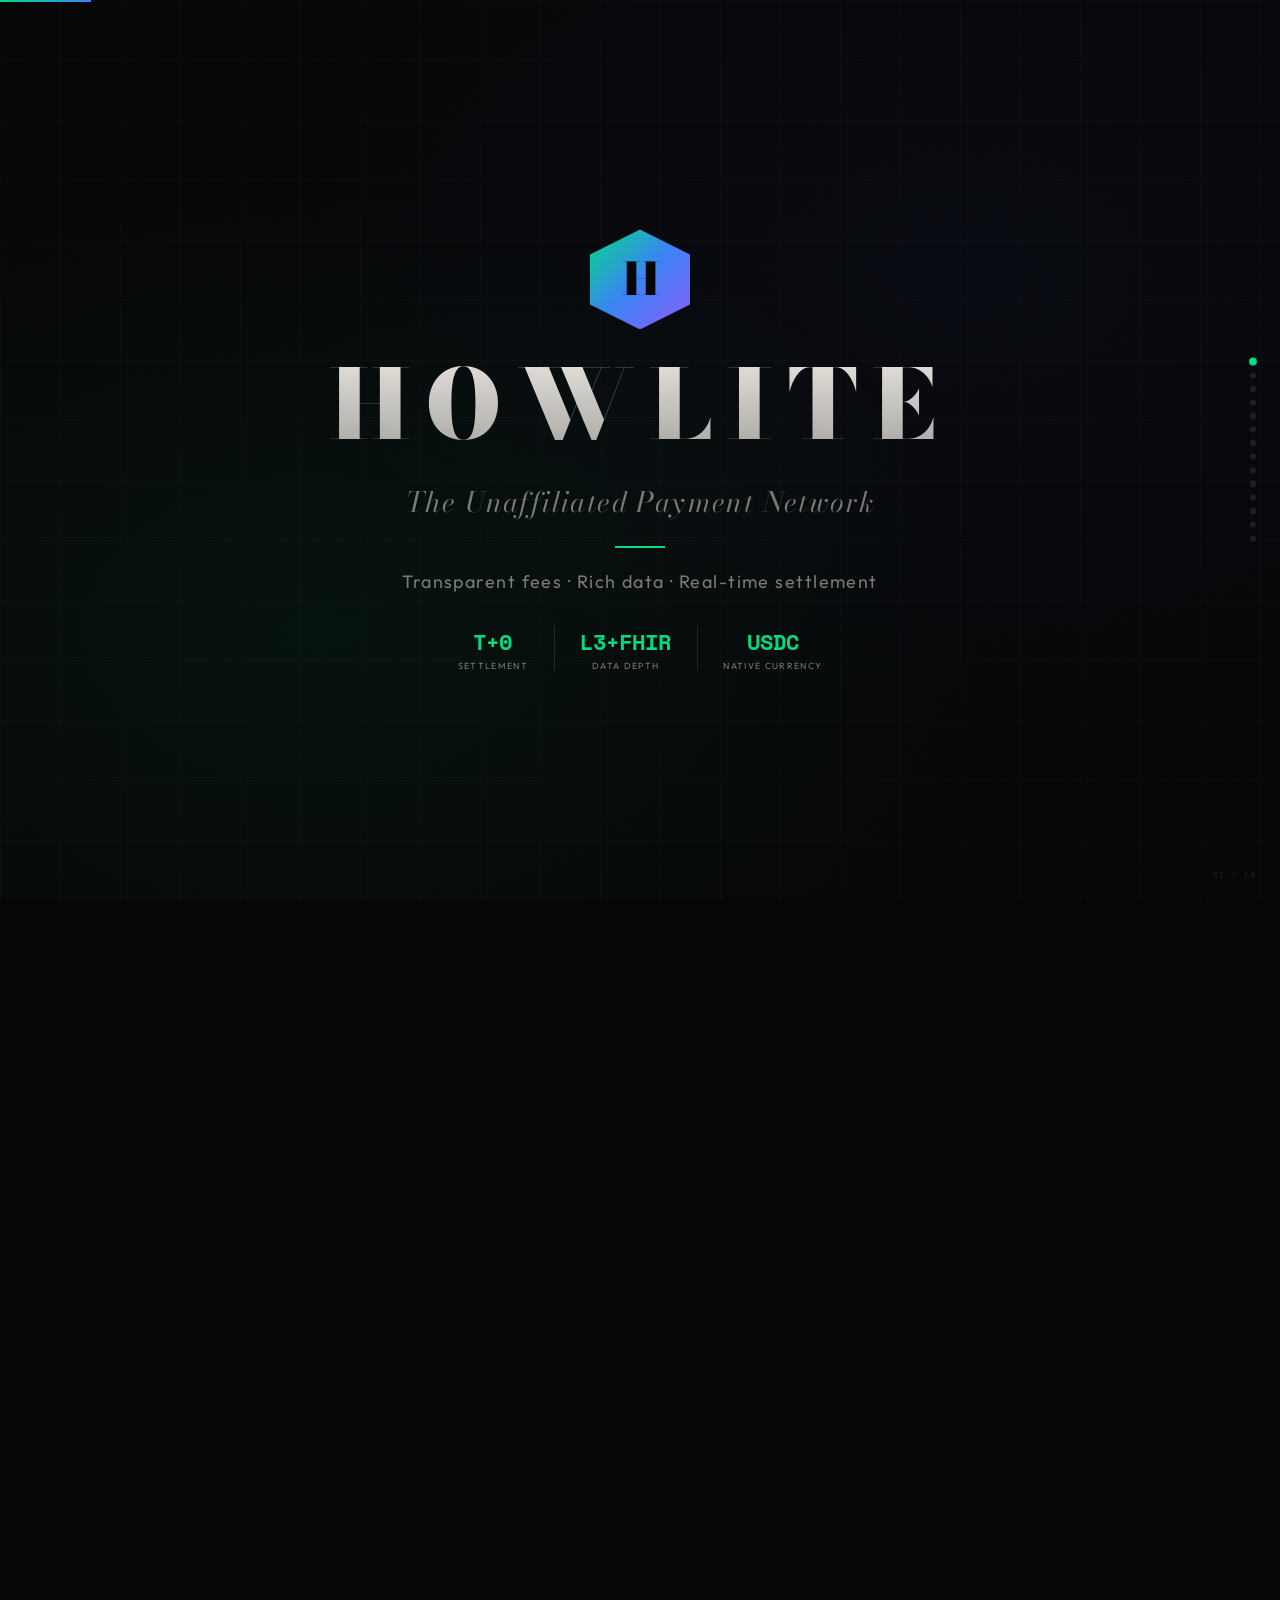
==== index.html @ 66e015b6 "Reimagine deck with Mineral Noir editorial aesthetic Complete redesign using Bodoni Moda + Outfit + " ====
<!DOCTYPE html>
<html lang="en">
<head>
    <meta charset="UTF-8">
    <meta name="viewport" content="width=device-width, initial-scale=1.0">
    <title>Howlite — The Unaffiliated Payment Network</title>

    <!-- Fonts: Bodoni Moda (dramatic serif), Outfit (clean sans), Space Mono (data) -->
    <link rel="preconnect" href="https://fonts.googleapis.com">
    <link rel="preconnect" href="https://fonts.gstatic.com" crossorigin>
    <link href="https://fonts.googleapis.com/css2?family=Bodoni+Moda:ital,opsz,wght@0,6..96,400;0,6..96,700;0,6..96,900;1,6..96,400;1,6..96,700&family=Outfit:wght@300;400;500;600&family=Space+Mono:wght@400;700&display=swap" rel="stylesheet">
    <!-- Font Awesome for icons -->
    <link rel="stylesheet" href="https://cdnjs.cloudflare.com/ajax/libs/font-awesome/6.5.0/css/all.min.css">

    <style>
        /* ===========================================
           CSS CUSTOM PROPERTIES — MINERAL NOIR THEME
           Inspired by howlite mineral: warm cream on
           deep black, crystalline green accents
           =========================================== */
        :root {
            /* Base */
            --bg: #060608;
            --surface: #0d0d11;
            --elevated: #151519;

            /* Howlite Mineral Colors */
            --howlite: #e8e4de;
            --howlite-dim: rgba(232, 228, 222, 0.5);
            --howlite-faint: rgba(232, 228, 222, 0.1);

            /* Accents */
            --crystal: #00dc82;
            --crystal-dim: rgba(0, 220, 130, 0.12);
            --signal: #3b82f6;
            --signal-dim: rgba(59, 130, 246, 0.12);
            --mineral: #c9a96e;
            --mineral-dim: rgba(201, 169, 110, 0.12);
            --danger: #ef4444;
            --danger-dim: rgba(239, 68, 68, 0.1);
            --purple: #8b5cf6;
            --purple-dim: rgba(139, 92, 246, 0.12);

            /* Borders */
            --border: rgba(232, 228, 222, 0.06);
            --border-accent: rgba(232, 228, 222, 0.12);

            /* Typography */
            --font-display: 'Bodoni Moda', serif;
            --font-body: 'Outfit', sans-serif;
            --font-mono: 'Space Mono', monospace;

            /* Responsive sizing via clamp() */
            --title-size: clamp(1.5rem, 5vw, 4rem);
            --h2-size: clamp(1.25rem, 3.5vw, 2.5rem);
            --h3-size: clamp(1rem, 2.5vw, 1.75rem);
            --body-size: clamp(0.75rem, 1.5vw, 1.125rem);
            --small-size: clamp(0.65rem, 1vw, 0.875rem);
            --slide-padding: clamp(1rem, 4vw, 4rem);
            --content-gap: clamp(0.5rem, 2vw, 2rem);
            --element-gap: clamp(0.25rem, 1vw, 1rem);

            /* Animation */
            --ease-out-expo: cubic-bezier(0.16, 1, 0.3, 1);
            --ease-out-quint: cubic-bezier(0.22, 1, 0.36, 1);
            --duration: 0.7s;
        }

        /* ===========================================
           VIEWPORT FITTING: MANDATORY BASE STYLES
           =========================================== */
        * { margin: 0; padding: 0; box-sizing: border-box; }

        html, body {
            height: 100%;
            overflow-x: hidden;
        }

        html {
            scroll-snap-type: y mandatory;
            scroll-behavior: smooth;
        }

        .slide {
            width: 100vw;
            height: 100vh;
            height: 100dvh;
            overflow: hidden;
            scroll-snap-align: start;
            display: flex;
            flex-direction: column;
            position: relative;
        }

        .slide-content {
            flex: 1;
            display: flex;
            flex-direction: column;
            justify-content: center;
            max-height: 100%;
            overflow: hidden;
            padding: var(--slide-padding);
        }

        img {
            max-width: 100%;
            max-height: min(50vh, 400px);
            object-fit: contain;
        }

        /* Short viewports */
        @media (max-height: 700px) {
            :root {
                --slide-padding: clamp(0.75rem, 3vw, 2rem);
                --content-gap: clamp(0.4rem, 1.5vw, 1rem);
                --title-size: clamp(1.25rem, 4.5vw, 2.5rem);
                --h2-size: clamp(1rem, 3vw, 1.75rem);
            }
        }
        @media (max-height: 600px) {
            :root {
                --slide-padding: clamp(0.5rem, 2.5vw, 1.5rem);
                --content-gap: clamp(0.3rem, 1vw, 0.75rem);
                --title-size: clamp(1.1rem, 4vw, 2rem);
                --body-size: clamp(0.7rem, 1.2vw, 0.95rem);
            }
            .nav-dots, .decorative { display: none; }
        }
        @media (max-height: 500px) {
            :root {
                --slide-padding: clamp(0.4rem, 2vw, 1rem);
                --title-size: clamp(1rem, 3.5vw, 1.5rem);
                --h2-size: clamp(0.9rem, 2.5vw, 1.25rem);
                --body-size: clamp(0.65rem, 1vw, 0.85rem);
            }
        }
        @media (max-width: 600px) {
            :root { --title-size: clamp(1.25rem, 7vw, 2.5rem); }
            .grid { grid-template-columns: 1fr; }
        }

        @media (prefers-reduced-motion: reduce) {
            *, *::before, *::after {
                animation-duration: 0.01ms !important;
                transition-duration: 0.2s !important;
            }
            html { scroll-behavior: auto; }
        }

        /* ===========================================
           BASE STYLES
           =========================================== */
        body {
            font-family: var(--font-body);
            background: var(--bg);
            color: var(--howlite);
            font-weight: 400;
            -webkit-font-smoothing: antialiased;
            -moz-osx-font-smoothing: grayscale;
        }

        /* Film grain overlay */
        body::after {
            content: '';
            position: fixed;
            inset: 0;
            background-image: url("data:image/svg+xml,%3Csvg viewBox='0 0 512 512' xmlns='http://www.w3.org/2000/svg'%3E%3Cfilter id='n'%3E%3CfeTurbulence type='fractalNoise' baseFrequency='0.8' numOctaves='4' stitchTiles='stitch'/%3E%3C/filter%3E%3Crect width='100%25' height='100%25' filter='url(%23n)' opacity='0.06'/%3E%3C/svg%3E");
            pointer-events: none;
            z-index: 9999;
            opacity: 0.5;
            mix-blend-mode: overlay;
        }

        /* Slide backgrounds */
        .slide {
            background: var(--bg);
        }

        /* Subtle grid pattern on all slides */
        .slide::before {
            content: '';
            position: absolute;
            inset: 0;
            background-image:
                linear-gradient(rgba(232,228,222,0.02) 1px, transparent 1px),
                linear-gradient(90deg, rgba(232,228,222,0.02) 1px, transparent 1px);
            background-size: clamp(30px, 5vw, 60px) clamp(30px, 5vw, 60px);
            pointer-events: none;
            z-index: 0;
        }

        .slide-content {
            position: relative;
            z-index: 1;
        }

        /* ===========================================
           TYPOGRAPHY
           =========================================== */
        h1, h2, .display {
            font-family: var(--font-display);
            font-weight: 700;
            line-height: 1.1;
            letter-spacing: -0.02em;
        }

        .label {
            font-family: var(--font-mono);
            font-size: var(--small-size);
            letter-spacing: 0.15em;
            text-transform: uppercase;
            color: var(--howlite-dim);
        }

        .mono {
            font-family: var(--font-mono);
        }

        /* ===========================================
           ANIMATIONS — Reveal on scroll
           =========================================== */
        .reveal {
            opacity: 0;
            transform: translateY(clamp(15px, 3vh, 30px));
            transition: opacity var(--duration) var(--ease-out-expo),
                        transform var(--duration) var(--ease-out-expo);
        }

        .reveal-scale {
            opacity: 0;
            transform: scale(0.92);
            transition: opacity var(--duration) var(--ease-out-expo),
                        transform var(--duration) var(--ease-out-expo);
        }

        .reveal-blur {
            opacity: 0;
            filter: blur(8px);
            transition: opacity 0.9s var(--ease-out-expo),
                        filter 0.9s var(--ease-out-expo);
        }

        .slide.visible .reveal,
        .slide.visible .reveal-scale,
        .slide.visible .reveal-blur {
            opacity: 1;
            transform: translateY(0) scale(1);
            filter: blur(0);
        }

        /* Stagger children */
        .stagger > *:nth-child(1) { transition-delay: 0.05s; }
        .stagger > *:nth-child(2) { transition-delay: 0.12s; }
        .stagger > *:nth-child(3) { transition-delay: 0.19s; }
        .stagger > *:nth-child(4) { transition-delay: 0.26s; }
        .stagger > *:nth-child(5) { transition-delay: 0.33s; }
        .stagger > *:nth-child(6) { transition-delay: 0.40s; }
        .stagger > *:nth-child(7) { transition-delay: 0.47s; }

        /* ===========================================
           COMPONENTS
           =========================================== */

        /* Pills / tags */
        .pill {
            display: inline-flex;
            align-items: center;
            gap: clamp(0.25rem, 0.5vw, 0.4rem);
            padding: clamp(0.2rem, 0.4vw, 0.35rem) clamp(0.5rem, 1vw, 0.75rem);
            border-radius: 100px;
            font-family: var(--font-mono);
            font-size: clamp(0.5rem, 0.8vw, 0.7rem);
            letter-spacing: 0.1em;
            text-transform: uppercase;
            border: 1px solid var(--border-accent);
            background: var(--surface);
        }

        /* Accent colors */
        .c-crystal { color: var(--crystal); }
        .c-signal { color: var(--signal); }
        .c-mineral { color: var(--mineral); }
        .c-danger { color: var(--danger); }
        .c-purple { color: var(--purple); }

        .border-crystal { border-color: rgba(0, 220, 130, 0.25) !important; }
        .border-signal { border-color: rgba(59, 130, 246, 0.25) !important; }
        .border-mineral { border-color: rgba(201, 169, 110, 0.25) !important; }
        .border-danger { border-color: rgba(239, 68, 68, 0.25) !important; }
        .border-purple { border-color: rgba(139, 92, 246, 0.25) !important; }

        /* Horizontal rule */
        .accent-line {
            width: clamp(30px, 4vw, 50px);
            height: 2px;
            background: var(--crystal);
            border: none;
        }

        /* Section number */
        .section-num {
            font-family: var(--font-mono);
            font-size: clamp(0.5rem, 0.8vw, 0.7rem);
            color: var(--howlite-dim);
            letter-spacing: 0.2em;
            text-transform: uppercase;
        }

        /* ===========================================
           PROGRESS BAR
           =========================================== */
        .progress-bar {
            position: fixed;
            top: 0;
            left: 0;
            height: 2px;
            background: linear-gradient(90deg, var(--crystal), var(--signal));
            z-index: 1000;
            transition: width 0.3s var(--ease-out-expo);
            width: 0%;
        }

        /* ===========================================
           NAVIGATION DOTS
           =========================================== */
        .nav-dots {
            position: fixed;
            right: clamp(12px, 2vw, 24px);
            top: 50%;
            transform: translateY(-50%);
            display: flex;
            flex-direction: column;
            gap: clamp(6px, 0.8vh, 10px);
            z-index: 100;
        }

        .nav-dot {
            width: clamp(6px, 0.5vw, 8px);
            height: clamp(6px, 0.5vw, 8px);
            border-radius: 50%;
            background: var(--howlite-faint);
            border: none;
            cursor: pointer;
            transition: all 0.3s ease;
            padding: 0;
        }

        .nav-dot:hover {
            background: var(--howlite-dim);
        }

        .nav-dot.active {
            background: var(--crystal);
            box-shadow: 0 0 8px var(--crystal-dim);
            transform: scale(1.3);
        }

        /* ===========================================
           SLIDE 1: HERO
           =========================================== */
        .hero-slide {
            background:
                radial-gradient(ellipse at 25% 70%, rgba(0, 220, 130, 0.06) 0%, transparent 50%),
                radial-gradient(ellipse at 75% 30%, rgba(59, 130, 246, 0.04) 0%, transparent 50%),
                var(--bg);
        }

        .hero-slide .slide-content {
            align-items: center;
            text-align: center;
            gap: clamp(1rem, 2.5vh, 2rem);
        }

        /* Crystal hexagon logo */
        .crystal-mark {
            position: relative;
            width: clamp(60px, 10vw, 100px);
            height: clamp(60px, 10vw, 100px);
        }

        .crystal-hex {
            width: 100%;
            height: 100%;
            background: linear-gradient(135deg, var(--crystal) 0%, var(--signal) 50%, var(--purple) 100%);
            clip-path: polygon(50% 0%, 100% 25%, 100% 75%, 50% 100%, 0% 75%, 0% 25%);
            display: flex;
            align-items: center;
            justify-content: center;
            animation: crystal-pulse 4s ease-in-out infinite;
        }

        .crystal-hex span {
            font-family: var(--font-display);
            font-weight: 900;
            font-size: clamp(1.5rem, 4vw, 2.8rem);
            color: var(--bg);
            letter-spacing: -0.05em;
        }

        @keyframes crystal-pulse {
            0%, 100% { filter: brightness(1) drop-shadow(0 0 15px rgba(0, 220, 130, 0.2)); }
            50% { filter: brightness(1.1) drop-shadow(0 0 25px rgba(0, 220, 130, 0.35)); }
        }

        .hero-title {
            font-size: clamp(2.5rem, 8vw, 6rem);
            font-weight: 900;
            letter-spacing: 0.15em;
            background: linear-gradient(180deg, var(--howlite) 0%, rgba(232,228,222,0.7) 100%);
            -webkit-background-clip: text;
            -webkit-text-fill-color: transparent;
            background-clip: text;
        }

        .hero-subtitle {
            font-family: var(--font-display);
            font-weight: 400;
            font-style: italic;
            font-size: clamp(1rem, 2.5vw, 1.75rem);
            color: var(--howlite-dim);
            letter-spacing: 0.05em;
        }

        .hero-tagline {
            font-size: var(--body-size);
            color: var(--howlite-dim);
            letter-spacing: 0.08em;
        }

        .hero-metrics {
            display: flex;
            gap: clamp(0.75rem, 2vw, 2rem);
            margin-top: clamp(0.5rem, 1vh, 1rem);
        }

        .hero-metric {
            text-align: center;
        }

        .hero-metric-value {
            font-family: var(--font-mono);
            font-weight: 700;
            font-size: clamp(0.9rem, 1.8vw, 1.4rem);
            color: var(--crystal);
        }

        .hero-metric-label {
            font-size: clamp(0.5rem, 0.7vw, 0.65rem);
            color: var(--howlite-dim);
            letter-spacing: 0.15em;
            text-transform: uppercase;
            margin-top: 2px;
        }

        .hero-metric + .hero-metric {
            border-left: 1px solid var(--border-accent);
            padding-left: clamp(0.75rem, 2vw, 2rem);
        }

        /* ===========================================
           SLIDE 2: THE FRACTURE
           =========================================== */
        .fracture-slide {
            background:
                radial-gradient(ellipse at 50% 50%, rgba(239, 68, 68, 0.04) 0%, transparent 60%),
                var(--bg);
        }

        .fracture-slide .slide-content {
            align-items: center;
            text-align: center;
            gap: clamp(0.75rem, 2vh, 1.5rem);
        }

        .fracture-number {
            font-family: var(--font-display);
            font-weight: 900;
            font-size: clamp(4rem, 15vw, 12rem);
            line-height: 0.9;
            letter-spacing: -0.03em;
            background: linear-gradient(180deg, var(--howlite) 30%, rgba(232,228,222,0.3) 100%);
            -webkit-background-clip: text;
            -webkit-text-fill-color: transparent;
            background-clip: text;
            position: relative;
        }

        .fracture-sub {
            font-family: var(--font-display);
            font-style: italic;
            font-size: clamp(0.9rem, 2vw, 1.4rem);
            color: var(--howlite-dim);
            max-width: 500px;
        }

        .fracture-stats {
            display: flex;
            gap: clamp(1rem, 3vw, 3rem);
            margin-top: clamp(0.5rem, 1.5vh, 1.5rem);
        }

        .fracture-stat {
            text-align: center;
        }

        .fracture-stat-val {
            font-family: var(--font-mono);
            font-weight: 700;
            font-size: clamp(0.8rem, 1.5vw, 1.1rem);
            color: var(--danger);
        }

        .fracture-stat-label {
            font-size: clamp(0.5rem, 0.75vw, 0.65rem);
            color: var(--howlite-dim);
            max-width: 120px;
            margin-top: 2px;
        }

        /* ===========================================
           SLIDE 3: FAULT LINES
           =========================================== */
        .fault-slide .slide-content {
            gap: clamp(1rem, 2.5vh, 2rem);
        }

        .fault-grid {
            display: grid;
            grid-template-columns: repeat(4, 1fr);
            gap: clamp(0.5rem, 1vw, 1rem);
        }

        @media (max-width: 700px) {
            .fault-grid { grid-template-columns: repeat(2, 1fr); }
        }

        .fault-card {
            background: var(--surface);
            border: 1px solid var(--border);
            border-top: 2px solid var(--danger);
            border-radius: clamp(6px, 0.8vw, 10px);
            padding: clamp(0.6rem, 1.5vw, 1.25rem);
            transition: border-color 0.3s ease;
        }

        .fault-card:hover {
            border-color: var(--border-accent);
            border-top-color: var(--danger);
        }

        .fault-val {
            font-family: var(--font-display);
            font-weight: 900;
            font-size: clamp(1.5rem, 3.5vw, 2.5rem);
            color: var(--danger);
            line-height: 1;
        }

        .fault-title {
            font-family: var(--font-mono);
            font-size: clamp(0.5rem, 0.75vw, 0.65rem);
            text-transform: uppercase;
            letter-spacing: 0.15em;
            color: var(--howlite-dim);
            margin-top: clamp(0.3rem, 0.5vh, 0.5rem);
        }

        .fault-desc {
            font-size: clamp(0.6rem, 0.9vw, 0.8rem);
            color: var(--howlite-dim);
            margin-top: clamp(0.2rem, 0.4vh, 0.4rem);
            line-height: 1.4;
        }

        /* ===========================================
           SLIDE 4: THE CRYSTAL — Solution
           =========================================== */
        .crystal-slide {
            background:
                radial-gradient(ellipse at 50% 80%, rgba(0, 220, 130, 0.04) 0%, transparent 50%),
                var(--bg);
        }

        .crystal-slide .slide-content {
            gap: clamp(1rem, 2.5vh, 2rem);
        }

        .pillar-grid {
            display: grid;
            grid-template-columns: repeat(3, 1fr);
            gap: clamp(0.5rem, 1.5vw, 1.25rem);
        }

        @media (max-width: 700px) {
            .pillar-grid { grid-template-columns: 1fr; }
        }

        .pillar {
            background: var(--surface);
            border: 1px solid var(--border);
            border-radius: clamp(8px, 1vw, 12px);
            padding: clamp(0.75rem, 2vw, 1.5rem);
            position: relative;
            overflow: hidden;
            transition: border-color 0.3s ease;
        }

        .pillar:hover {
            border-color: var(--border-accent);
        }

        .pillar-num {
            font-family: var(--font-display);
            font-weight: 900;
            font-size: clamp(2rem, 5vw, 3.5rem);
            position: absolute;
            top: clamp(0.3rem, 0.8vw, 0.6rem);
            right: clamp(0.5rem, 1vw, 0.8rem);
            opacity: 0.06;
            line-height: 1;
        }

        .pillar-icon {
            font-size: clamp(1rem, 1.8vw, 1.4rem);
            margin-bottom: clamp(0.3rem, 0.6vh, 0.5rem);
        }

        .pillar-title {
            font-family: var(--font-mono);
            font-size: clamp(0.55rem, 0.8vw, 0.7rem);
            text-transform: uppercase;
            letter-spacing: 0.15em;
            margin-bottom: clamp(0.3rem, 0.5vh, 0.5rem);
        }

        .pillar-text {
            font-size: clamp(0.65rem, 1vw, 0.85rem);
            color: var(--howlite-dim);
            line-height: 1.5;
        }

        .pillar-highlight {
            font-family: var(--font-mono);
            font-weight: 700;
            font-size: clamp(0.6rem, 0.9vw, 0.75rem);
            margin-top: clamp(0.3rem, 0.6vh, 0.5rem);
            padding-top: clamp(0.3rem, 0.6vh, 0.5rem);
            border-top: 1px solid var(--border);
        }

        /* ===========================================
           SLIDE 5: THE FLOW — Comparison
           =========================================== */
        .flow-slide .slide-content {
            gap: clamp(0.75rem, 2vh, 1.5rem);
        }

        .flow-comparison {
            display: grid;
            grid-template-columns: 1fr 1fr;
            gap: clamp(0.75rem, 1.5vw, 1.25rem);
        }

        @media (max-width: 700px) {
            .flow-comparison { grid-template-columns: 1fr; }
        }

        .flow-path {
            background: var(--surface);
            border: 1px solid var(--border);
            border-radius: clamp(8px, 1vw, 12px);
            padding: clamp(0.75rem, 1.5vw, 1.25rem);
        }

        .flow-path.howlite-path {
            border-top: 2px solid var(--crystal);
        }

        .flow-path.legacy-path {
            border-top: 2px solid var(--danger);
        }

        .flow-label {
            font-family: var(--font-mono);
            font-size: clamp(0.55rem, 0.8vw, 0.7rem);
            text-transform: uppercase;
            letter-spacing: 0.15em;
            margin-bottom: clamp(0.4rem, 0.8vh, 0.6rem);
        }

        .flow-steps {
            display: flex;
            align-items: center;
            gap: clamp(0.2rem, 0.5vw, 0.4rem);
            flex-wrap: wrap;
            margin-bottom: clamp(0.5rem, 1vh, 0.75rem);
        }

        .flow-step {
            padding: clamp(0.15rem, 0.3vw, 0.25rem) clamp(0.3rem, 0.6vw, 0.5rem);
            border-radius: 4px;
            font-family: var(--font-mono);
            font-size: clamp(0.45rem, 0.7vw, 0.6rem);
            letter-spacing: 0.05em;
            text-transform: uppercase;
        }

        .howlite-path .flow-step {
            background: var(--crystal-dim);
            color: var(--crystal);
            border: 1px solid rgba(0, 220, 130, 0.2);
        }

        .legacy-path .flow-step {
            background: var(--danger-dim);
            color: var(--danger);
            border: 1px solid rgba(239, 68, 68, 0.15);
        }

        .flow-arrow {
            color: var(--howlite-dim);
            font-size: clamp(0.5rem, 0.7vw, 0.6rem);
        }

        .flow-metrics {
            display: grid;
            grid-template-columns: repeat(2, 1fr);
            gap: clamp(0.3rem, 0.6vw, 0.5rem);
        }

        .flow-metric-val {
            font-family: var(--font-mono);
            font-weight: 700;
            font-size: clamp(0.6rem, 0.9vw, 0.75rem);
        }

        .flow-metric-label {
            color: var(--howlite-dim);
            font-size: clamp(0.5rem, 0.7vw, 0.6rem);
        }

        /* ===========================================
           SLIDE 6: INTELLIGENCE — Terminal
           =========================================== */
        .intel-slide .slide-content {
            gap: clamp(0.75rem, 2vh, 1.5rem);
        }

        .terminal {
            background: var(--surface);
            border: 1px solid var(--border);
            border-radius: clamp(8px, 1vw, 12px);
            overflow: hidden;
            max-width: min(90vw, 720px);
            margin: 0 auto;
        }

        .terminal-bar {
            display: flex;
            align-items: center;
            gap: 6px;
            padding: clamp(0.3rem, 0.6vw, 0.5rem) clamp(0.5rem, 1vw, 0.75rem);
            background: var(--elevated);
            border-bottom: 1px solid var(--border);
        }

        .terminal-dot {
            width: clamp(6px, 0.6vw, 8px);
            height: clamp(6px, 0.6vw, 8px);
            border-radius: 50%;
        }

        .terminal-title {
            font-family: var(--font-mono);
            font-size: clamp(0.5rem, 0.7vw, 0.6rem);
            color: var(--howlite-dim);
            margin-left: 6px;
        }

        .terminal-body {
            padding: clamp(0.5rem, 1.2vw, 1rem);
            font-family: var(--font-mono);
            font-size: clamp(0.5rem, 0.8vw, 0.7rem);
            line-height: 1.8;
        }

        .terminal-line {
            display: flex;
            gap: clamp(0.5rem, 1vw, 0.75rem);
        }

        .terminal-key {
            color: var(--howlite-dim);
            min-width: clamp(80px, 12vw, 130px);
            text-align: right;
        }

        .terminal-val.verified { color: var(--crystal); }
        .terminal-val.data { color: var(--signal); }
        .terminal-val.fee { color: var(--mineral); }

        .terminal-divider {
            border: none;
            border-top: 1px solid var(--border);
            margin: clamp(0.3rem, 0.5vh, 0.4rem) 0;
        }

        /* ===========================================
           SLIDE 7: THE YIELD — Value metrics
           =========================================== */
        .yield-slide .slide-content {
            gap: clamp(1rem, 2.5vh, 2rem);
        }

        .yield-grid {
            display: grid;
            grid-template-columns: repeat(4, 1fr);
            gap: clamp(0.5rem, 1vw, 1rem);
        }

        @media (max-width: 700px) {
            .yield-grid { grid-template-columns: repeat(2, 1fr); }
        }

        .yield-card {
            background: var(--surface);
            border: 1px solid var(--border);
            border-radius: clamp(8px, 1vw, 12px);
            padding: clamp(0.75rem, 1.5vw, 1.25rem);
            text-align: center;
            transition: border-color 0.3s ease;
        }

        .yield-card:hover { border-color: var(--border-accent); }

        .yield-val {
            font-family: var(--font-display);
            font-weight: 900;
            font-size: clamp(1.5rem, 3.5vw, 2.5rem);
            line-height: 1;
        }

        .yield-label {
            font-family: var(--font-mono);
            font-size: clamp(0.5rem, 0.7vw, 0.6rem);
            text-transform: uppercase;
            letter-spacing: 0.12em;
            color: var(--howlite-dim);
            margin-top: clamp(0.2rem, 0.4vh, 0.35rem);
        }

        .yield-desc {
            font-size: clamp(0.55rem, 0.85vw, 0.7rem);
            color: var(--howlite-dim);
            margin-top: clamp(0.2rem, 0.4vh, 0.35rem);
        }

        /* ===========================================
           SLIDE 8: THE LEDGER — Hedera
           =========================================== */
        .ledger-slide {
            background:
                radial-gradient(ellipse at 50% 50%, rgba(59, 130, 246, 0.04) 0%, transparent 50%),
                var(--bg);
        }

        .ledger-slide .slide-content {
            gap: clamp(1rem, 2.5vh, 2rem);
        }

        .ledger-stats {
            display: grid;
            grid-template-columns: repeat(4, 1fr);
            gap: clamp(0.5rem, 1vw, 1rem);
        }

        @media (max-width: 700px) {
            .ledger-stats { grid-template-columns: repeat(2, 1fr); }
        }

        .ledger-stat {
            text-align: center;
            padding: clamp(0.5rem, 1vw, 1rem);
            background: var(--surface);
            border: 1px solid var(--border);
            border-radius: clamp(6px, 0.8vw, 10px);
        }

        .ledger-stat-val {
            font-family: var(--font-mono);
            font-weight: 700;
            font-size: clamp(1rem, 2vw, 1.5rem);
            color: var(--signal);
        }

        .ledger-stat-label {
            font-size: clamp(0.5rem, 0.75vw, 0.65rem);
            color: var(--howlite-dim);
            margin-top: 2px;
        }

        .council-list {
            display: flex;
            flex-wrap: wrap;
            gap: clamp(0.3rem, 0.6vw, 0.5rem);
            justify-content: center;
        }

        .council-item {
            font-family: var(--font-mono);
            font-size: clamp(0.5rem, 0.75vw, 0.65rem);
            color: var(--howlite-dim);
            padding: clamp(0.15rem, 0.3vw, 0.25rem) clamp(0.4rem, 0.8vw, 0.6rem);
            border: 1px solid var(--border);
            border-radius: 4px;
            text-transform: uppercase;
            letter-spacing: 0.1em;
        }

        /* ===========================================
           SLIDE 9: MARKET — TAM
           =========================================== */
        .market-slide .slide-content {
            align-items: center;
            text-align: center;
            gap: clamp(0.75rem, 2vh, 1.5rem);
        }

        .market-number {
            font-family: var(--font-display);
            font-weight: 900;
            font-size: clamp(4rem, 14vw, 10rem);
            line-height: 0.9;
            letter-spacing: -0.03em;
            color: var(--crystal);
            text-shadow: 0 0 60px var(--crystal-dim);
        }

        .market-context {
            display: flex;
            gap: clamp(1rem, 3vw, 3rem);
            margin-top: clamp(0.25rem, 0.5vh, 0.5rem);
        }

        .market-ctx-val {
            font-family: var(--font-mono);
            font-weight: 700;
            font-size: clamp(0.8rem, 1.4vw, 1.1rem);
        }

        .market-ctx-label {
            font-size: clamp(0.5rem, 0.7vw, 0.6rem);
            color: var(--howlite-dim);
            margin-top: 2px;
        }

        /* ===========================================
           SLIDE 10: MOMENTUM — Regulatory
           =========================================== */
        .momentum-slide .slide-content {
            gap: clamp(1rem, 2.5vh, 2rem);
        }

        .reg-grid {
            display: grid;
            grid-template-columns: repeat(3, 1fr);
            gap: clamp(0.5rem, 1.2vw, 1rem);
        }

        @media (max-width: 700px) {
            .reg-grid { grid-template-columns: 1fr; }
        }

        .reg-card {
            background: var(--surface);
            border: 1px solid var(--border);
            border-radius: clamp(8px, 1vw, 12px);
            padding: clamp(0.75rem, 1.5vw, 1.25rem);
            transition: border-color 0.3s ease;
        }

        .reg-card:hover { border-color: var(--border-accent); }

        .reg-status {
            display: inline-block;
            font-family: var(--font-mono);
            font-size: clamp(0.45rem, 0.65vw, 0.55rem);
            text-transform: uppercase;
            letter-spacing: 0.12em;
            padding: clamp(0.1rem, 0.2vw, 0.15rem) clamp(0.3rem, 0.6vw, 0.5rem);
            border-radius: 4px;
            margin-bottom: clamp(0.3rem, 0.6vh, 0.5rem);
        }

        .reg-title {
            font-family: var(--font-display);
            font-weight: 700;
            font-size: clamp(0.9rem, 1.5vw, 1.2rem);
            margin-bottom: clamp(0.2rem, 0.4vh, 0.35rem);
        }

        .reg-desc {
            font-size: clamp(0.6rem, 0.9vw, 0.78rem);
            color: var(--howlite-dim);
            line-height: 1.5;
        }

        /* ===========================================
           SLIDE 11: BENEFITS
           =========================================== */
        .benefits-slide .slide-content {
            gap: clamp(0.75rem, 2vh, 1.5rem);
        }

        .benefits-grid {
            display: grid;
            grid-template-columns: 1fr 1fr;
            gap: clamp(0.5rem, 1.2vw, 1rem);
        }

        @media (max-width: 700px) {
            .benefits-grid { grid-template-columns: 1fr; }
        }

        .benefits-col {
            background: var(--surface);
            border: 1px solid var(--border);
            border-radius: clamp(8px, 1vw, 12px);
            padding: clamp(0.75rem, 1.5vw, 1.25rem);
        }

        .benefits-col-title {
            font-family: var(--font-mono);
            font-size: clamp(0.55rem, 0.8vw, 0.7rem);
            text-transform: uppercase;
            letter-spacing: 0.15em;
            margin-bottom: clamp(0.4rem, 0.8vh, 0.6rem);
            padding-bottom: clamp(0.3rem, 0.5vh, 0.4rem);
            border-bottom: 1px solid var(--border);
        }

        .benefit-item {
            display: flex;
            align-items: center;
            gap: clamp(0.3rem, 0.6vw, 0.5rem);
            padding: clamp(0.2rem, 0.4vh, 0.35rem) 0;
            font-size: clamp(0.6rem, 0.95vw, 0.8rem);
            color: var(--howlite-dim);
        }

        .benefit-item i {
            font-size: clamp(0.5rem, 0.7vw, 0.6rem);
            width: clamp(12px, 1.5vw, 16px);
            text-align: center;
        }

        /* ===========================================
           SLIDE 12: TEAM
           =========================================== */
        .team-slide .slide-content {
            gap: clamp(0.75rem, 2vh, 1.5rem);
        }

        .team-grid {
            display: grid;
            grid-template-columns: repeat(4, 1fr);
            gap: clamp(0.5rem, 1vw, 1rem);
        }

        @media (max-width: 700px) {
            .team-grid { grid-template-columns: repeat(2, 1fr); }
        }

        .team-card {
            background: var(--surface);
            border: 1px solid var(--border);
            border-radius: clamp(8px, 1vw, 12px);
            padding: clamp(0.5rem, 1.2vw, 1rem);
            text-align: center;
            transition: border-color 0.3s ease;
        }

        .team-card:hover { border-color: var(--border-accent); }

        .team-photo {
            width: clamp(40px, 6vw, 64px);
            height: clamp(40px, 6vw, 64px);
            border-radius: 50%;
            object-fit: cover;
            margin: 0 auto clamp(0.3rem, 0.5vh, 0.5rem);
            border: 2px solid var(--border);
        }

        .team-name {
            font-family: var(--font-display);
            font-weight: 700;
            font-size: clamp(0.75rem, 1.2vw, 1rem);
        }

        .team-role {
            font-family: var(--font-mono);
            font-size: clamp(0.45rem, 0.65vw, 0.55rem);
            text-transform: uppercase;
            letter-spacing: 0.12em;
            margin-top: 2px;
        }

        .team-bio {
            font-size: clamp(0.55rem, 0.8vw, 0.7rem);
            color: var(--howlite-dim);
            margin-top: clamp(0.2rem, 0.4vh, 0.35rem);
            line-height: 1.4;
        }

        .team-badge {
            display: inline-flex;
            align-items: center;
            gap: clamp(0.25rem, 0.5vw, 0.4rem);
            margin-top: clamp(0.5rem, 1vh, 0.75rem);
            padding: clamp(0.2rem, 0.4vw, 0.3rem) clamp(0.5rem, 1vw, 0.75rem);
            background: var(--mineral-dim);
            border: 1px solid rgba(201, 169, 110, 0.2);
            border-radius: 6px;
            font-family: var(--font-mono);
            font-size: clamp(0.5rem, 0.7vw, 0.6rem);
            color: var(--mineral);
            letter-spacing: 0.1em;
            text-transform: uppercase;
        }

        /* ===========================================
           SLIDE 13: PARTNERSHIPS
           =========================================== */
        .network-slide .slide-content {
            gap: clamp(1rem, 2.5vh, 2rem);
        }

        .partner-grid {
            display: grid;
            grid-template-columns: repeat(2, 1fr);
            gap: clamp(0.5rem, 1vw, 1rem);
        }

        @media (max-width: 500px) {
            .partner-grid { grid-template-columns: 1fr; }
        }

        .partner-card {
            background: var(--surface);
            border: 1px solid var(--border);
            border-radius: clamp(8px, 1vw, 12px);
            padding: clamp(0.6rem, 1.5vw, 1.25rem);
            transition: border-color 0.3s ease;
        }

        .partner-card:hover { border-color: var(--border-accent); }

        .partner-icon {
            font-size: clamp(1rem, 1.5vw, 1.25rem);
            margin-bottom: clamp(0.2rem, 0.4vh, 0.35rem);
        }

        .partner-title {
            font-family: var(--font-display);
            font-weight: 700;
            font-size: clamp(0.8rem, 1.3vw, 1.05rem);
        }

        .partner-details {
            margin-top: clamp(0.2rem, 0.4vh, 0.35rem);
            font-size: clamp(0.55rem, 0.85vw, 0.72rem);
            color: var(--howlite-dim);
            line-height: 1.5;
        }

        /* ===========================================
           SLIDE 14: CTA
           =========================================== */
        .cta-slide {
            background:
                radial-gradient(ellipse at 50% 60%, rgba(0, 220, 130, 0.06) 0%, transparent 50%),
                radial-gradient(ellipse at 30% 30%, rgba(59, 130, 246, 0.04) 0%, transparent 40%),
                var(--bg);
        }

        .cta-slide .slide-content {
            align-items: center;
            text-align: center;
            gap: clamp(0.75rem, 2vh, 1.5rem);
        }

        .cta-headline {
            font-family: var(--font-display);
            font-weight: 700;
            font-size: clamp(2rem, 6vw, 4.5rem);
            line-height: 1.15;
            font-style: italic;
        }

        .cta-btn {
            display: inline-flex;
            align-items: center;
            gap: clamp(0.4rem, 0.8vw, 0.6rem);
            padding: clamp(0.5rem, 1vw, 0.75rem) clamp(1.25rem, 2.5vw, 2rem);
            background: var(--crystal);
            color: var(--bg);
            font-family: var(--font-mono);
            font-weight: 700;
            font-size: clamp(0.6rem, 0.9vw, 0.8rem);
            text-transform: uppercase;
            letter-spacing: 0.15em;
            text-decoration: none;
            border-radius: 6px;
            border: none;
            cursor: pointer;
            transition: all 0.3s ease;
        }

        .cta-btn:hover {
            background: #00f590;
            transform: translateY(-2px);
            box-shadow: 0 8px 30px var(--crystal-dim);
        }

        .cta-domain {
            font-family: var(--font-mono);
            font-size: clamp(0.5rem, 0.7vw, 0.6rem);
            color: var(--howlite-dim);
            letter-spacing: 0.15em;
        }

        .cta-metrics {
            display: flex;
            gap: clamp(1.5rem, 3vw, 3rem);
            margin-top: clamp(0.25rem, 0.5vh, 0.5rem);
        }

        .cta-metric-val {
            font-family: var(--font-mono);
            font-weight: 700;
            font-size: clamp(0.75rem, 1.2vw, 1rem);
            color: var(--crystal);
        }

        .cta-metric-label {
            font-size: clamp(0.45rem, 0.65vw, 0.55rem);
            color: var(--howlite-dim);
            letter-spacing: 0.12em;
            text-transform: uppercase;
            margin-top: 2px;
        }

        /* ===========================================
           SHARED SLIDE HEADER
           =========================================== */
        .slide-header {
            margin-bottom: clamp(0.3rem, 0.5vh, 0.5rem);
        }

        .slide-title {
            font-size: var(--title-size);
        }

        .slide-sub {
            font-size: var(--body-size);
            color: var(--howlite-dim);
            max-width: min(90vw, 600px);
            line-height: 1.5;
            margin-top: clamp(0.15rem, 0.3vh, 0.25rem);
        }

        /* ===========================================
           SLIDE NUMBER WATERMARK
           =========================================== */
        .slide-watermark {
            position: absolute;
            bottom: clamp(0.5rem, 1.5vw, 1.25rem);
            right: clamp(0.75rem, 2vw, 1.5rem);
            font-family: var(--font-mono);
            font-size: clamp(0.45rem, 0.6vw, 0.55rem);
            color: rgba(232, 228, 222, 0.12);
            letter-spacing: 0.15em;
            z-index: 1;
        }
    </style>
</head>
<body>

    <!-- Progress bar -->
    <div class="progress-bar" id="progressBar"></div>

    <!-- Navigation dots -->
    <nav class="nav-dots" id="navDots"></nav>

    <!-- ============================================
         SLIDE 1: HERO
         ============================================ -->
    <section class="slide hero-slide" id="s1">
        <div class="slide-content stagger">
            <div class="crystal-mark reveal">
                <div class="crystal-hex"><span>H</span></div>
            </div>
            <h1 class="hero-title reveal">HOWLITE</h1>
            <p class="hero-subtitle reveal">The Unaffiliated Payment Network</p>
            <hr class="accent-line reveal">
            <p class="hero-tagline reveal">Transparent fees · Rich data · Real-time settlement</p>
            <div class="hero-metrics reveal">
                <div class="hero-metric">
                    <div class="hero-metric-value">T+0</div>
                    <div class="hero-metric-label">Settlement</div>
                </div>
                <div class="hero-metric">
                    <div class="hero-metric-value">L3+FHIR</div>
                    <div class="hero-metric-label">Data Depth</div>
                </div>
                <div class="hero-metric">
                    <div class="hero-metric-value">USDC</div>
                    <div class="hero-metric-label">Native Currency</div>
                </div>
            </div>
        </div>
        <div class="slide-watermark">01 / 14</div>
    </section>

    <!-- ============================================
         SLIDE 2: THE FRACTURE
         ============================================ -->
    <section class="slide fracture-slide" id="s2">
        <div class="slide-content stagger">
            <p class="section-num reveal">THE FRACTURE</p>
            <div class="fracture-number reveal">$1 Trillion</div>
            <p class="fracture-sub reveal">
                Spent annually on healthcare payment administration.<br>
                <em>Most of it is waste.</em>
            </p>
            <div class="fracture-stats reveal">
                <div class="fracture-stat">
                    <div class="fracture-stat-val">$43B</div>
                    <div class="fracture-stat-label">Chasing insurer payments</div>
                </div>
                <div class="fracture-stat">
                    <div class="fracture-stat-val">$18B</div>
                    <div class="fracture-stat-label">Overturning claim denials</div>
                </div>
                <div class="fracture-stat">
                    <div class="fracture-stat-val">68%</div>
                    <div class="fracture-stat-label">Still use paper checks</div>
                </div>
            </div>
        </div>
        <div class="slide-watermark">02 / 14</div>
    </section>

    <!-- ============================================
         SLIDE 3: FAULT LINES
         ============================================ -->
    <section class="slide fault-slide" id="s3">
        <div class="slide-content stagger">
            <div class="slide-header">
                <p class="section-num reveal">FAULT LINES</p>
                <h2 class="slide-title reveal">Healthcare payments are broken at every layer.</h2>
            </div>
            <div class="fault-grid">
                <div class="fault-card reveal">
                    <div class="fault-val">3.5%</div>
                    <div class="fault-title">Interchange</div>
                    <div class="fault-desc">Hidden in every swipe. Embedded fees that providers can't see or negotiate.</div>
                </div>
                <div class="fault-card reveal">
                    <div class="fault-val">T+5</div>
                    <div class="fault-title">Settlement</div>
                    <div class="fault-desc">Days waiting for funds. Batch processing from an era before the internet.</div>
                </div>
                <div class="fault-card reveal">
                    <div class="fault-val">$100</div>
                    <div class="fault-title">Per Claim</div>
                    <div class="fault-desc">Processing overhead per transaction including adjudication and reconciliation.</div>
                </div>
                <div class="fault-card reveal">
                    <div class="fault-val">80%+</div>
                    <div class="fault-title">Manual Compliance</div>
                    <div class="fault-desc">IIAS/SIGIS substantiation done by hand. Human overhead that should be zero.</div>
                </div>
            </div>
        </div>
        <div class="slide-watermark">03 / 14</div>
    </section>

    <!-- ============================================
         SLIDE 4: THE CRYSTAL — Solution
         ============================================ -->
    <section class="slide crystal-slide" id="s4">
        <div class="slide-content stagger">
            <div class="slide-header">
                <p class="section-num reveal">THE CRYSTAL</p>
                <h2 class="slide-title reveal">Infrastructure built from first principles.</h2>
                <p class="slide-sub reveal">Works with existing bank-issued HSA/FSA cards. No new hardware. No merchant integration.</p>
            </div>
            <div class="pillar-grid">
                <div class="pillar border-crystal reveal">
                    <div class="pillar-num">01</div>
                    <div class="pillar-icon c-crystal"><i class="fas fa-route"></i></div>
                    <div class="pillar-title c-crystal">Intelligent Routing</div>
                    <div class="pillar-text">Direct-route any POS terminal. Replaces interchange with a flat fee. Deploy in weeks, not months.</div>
                    <div class="pillar-highlight c-crystal">$0.15 flat per transaction</div>
                </div>
                <div class="pillar border-purple reveal">
                    <div class="pillar-num">02</div>
                    <div class="pillar-icon c-purple"><i class="fas fa-brain"></i></div>
                    <div class="pillar-title c-purple">AI Enrichment</div>
                    <div class="pillar-text">FHIR-native transaction data. CPT/ICD auto-coded in real time. Full compliance, zero manual work.</div>
                    <div class="pillar-highlight c-purple">100% auto-substantiation</div>
                </div>
                <div class="pillar border-signal reveal">
                    <div class="pillar-num">03</div>
                    <div class="pillar-icon c-signal"><i class="fas fa-bolt"></i></div>
                    <div class="pillar-title c-signal">Real-Time Settlement</div>
                    <div class="pillar-text">T+0 USDC settlement direct to EVM wallet. Hedera Hashgraph finality in seconds.</div>
                    <div class="pillar-highlight c-signal">Same-day, every time</div>
                </div>
            </div>
        </div>
        <div class="slide-watermark">04 / 14</div>
    </section>

    <!-- ============================================
         SLIDE 5: THE FLOW — Comparison
         ============================================ -->
    <section class="slide flow-slide" id="s5">
        <div class="slide-content stagger">
            <div class="slide-header">
                <p class="section-num reveal">THE FLOW</p>
                <h2 class="slide-title reveal">From swipe to settlement.</h2>
            </div>
            <div class="flow-comparison">
                <div class="flow-path howlite-path reveal">
                    <div class="flow-label c-crystal"><i class="fas fa-gem"></i> &nbsp;HOWLITE PATH</div>
                    <div class="flow-steps">
                        <span class="flow-step">Card</span>
                        <span class="flow-arrow"><i class="fas fa-chevron-right"></i></span>
                        <span class="flow-step">Enrich</span>
                        <span class="flow-arrow"><i class="fas fa-chevron-right"></i></span>
                        <span class="flow-step">Verify</span>
                        <span class="flow-arrow"><i class="fas fa-chevron-right"></i></span>
                        <span class="flow-step">Settle</span>
                    </div>
                    <div class="flow-metrics">
                        <div class="flow-metric">
                            <div class="flow-metric-val c-crystal">3 Parties</div>
                            <div class="flow-metric-label">In the chain</div>
                        </div>
                        <div class="flow-metric">
                            <div class="flow-metric-val c-crystal">$0.15</div>
                            <div class="flow-metric-label">Flat fee</div>
                        </div>
                        <div class="flow-metric">
                            <div class="flow-metric-val c-crystal">T+0</div>
                            <div class="flow-metric-label">Settlement</div>
                        </div>
                        <div class="flow-metric">
                            <div class="flow-metric-val c-crystal">L3+FHIR</div>
                            <div class="flow-metric-label">Data depth</div>
                        </div>
                    </div>
                </div>
                <div class="flow-path legacy-path reveal">
                    <div class="flow-label c-danger"><i class="fas fa-link-slash"></i> &nbsp;LEGACY RAILS</div>
                    <div class="flow-steps">
                        <span class="flow-step">Card</span>
                        <span class="flow-arrow"><i class="fas fa-chevron-right"></i></span>
                        <span class="flow-step">Acquirer</span>
                        <span class="flow-arrow"><i class="fas fa-chevron-right"></i></span>
                        <span class="flow-step">Network</span>
                        <span class="flow-arrow"><i class="fas fa-chevron-right"></i></span>
                        <span class="flow-step">Issuer</span>
                        <span class="flow-arrow"><i class="fas fa-chevron-right"></i></span>
                        <span class="flow-step">TPA</span>
                        <span class="flow-arrow"><i class="fas fa-chevron-right"></i></span>
                        <span class="flow-step">Settle</span>
                    </div>
                    <div class="flow-metrics">
                        <div class="flow-metric">
                            <div class="flow-metric-val c-danger">6+ Parties</div>
                            <div class="flow-metric-label">In the chain</div>
                        </div>
                        <div class="flow-metric">
                            <div class="flow-metric-val c-danger">2–4%</div>
                            <div class="flow-metric-label">Interchange fees</div>
                        </div>
                        <div class="flow-metric">
                            <div class="flow-metric-val c-danger">T+3–T+5</div>
                            <div class="flow-metric-label">Settlement</div>
                        </div>
                        <div class="flow-metric">
                            <div class="flow-metric-val c-danger">None</div>
                            <div class="flow-metric-label">Clinical data</div>
                        </div>
                    </div>
                </div>
            </div>
        </div>
        <div class="slide-watermark">05 / 14</div>
    </section>

    <!-- ============================================
         SLIDE 6: INTELLIGENCE — Terminal
         ============================================ -->
    <section class="slide intel-slide" id="s6">
        <div class="slide-content stagger">
            <div class="slide-header" style="text-align:center;">
                <p class="section-num reveal">INTELLIGENCE</p>
                <h2 class="slide-title reveal" style="text-align:center;">Every dollar explained.</h2>
            </div>
            <div class="terminal reveal-scale">
                <div class="terminal-bar">
                    <div class="terminal-dot" style="background:var(--danger)"></div>
                    <div class="terminal-dot" style="background:var(--mineral)"></div>
                    <div class="terminal-dot" style="background:var(--crystal)"></div>
                    <span class="terminal-title">howlite — enriched transaction</span>
                </div>
                <div class="terminal-body">
                    <div class="terminal-line"><span class="terminal-key">merchant</span> <span class="terminal-val">CVS Pharmacy #4821</span></div>
                    <div class="terminal-line"><span class="terminal-key">amount</span> <span class="terminal-val">$47.23</span></div>
                    <div class="terminal-line"><span class="terminal-key">mcc</span> <span class="terminal-val data">5912 — Drug Stores</span></div>
                    <hr class="terminal-divider">
                    <div class="terminal-line"><span class="terminal-key">cpt_codes</span> <span class="terminal-val data">[ "99213", "90471" ]</span></div>
                    <div class="terminal-line"><span class="terminal-key">icd_10</span> <span class="terminal-val data">J06.9 — Upper Respiratory</span></div>
                    <div class="terminal-line"><span class="terminal-key">fhir_level</span> <span class="terminal-val data">L3 — Full IIAS</span></div>
                    <div class="terminal-line"><span class="terminal-key">iias_status</span> <span class="terminal-val verified"><i class="fas fa-check-circle"></i> VERIFIED</span></div>
                    <hr class="terminal-divider">
                    <div class="terminal-line"><span class="terminal-key">fraud_score</span> <span class="terminal-val verified">0.02 — LOW RISK</span></div>
                    <div class="terminal-line"><span class="terminal-key">howlite_fee</span> <span class="terminal-val fee">$0.15 flat</span></div>
                    <div class="terminal-line"><span class="terminal-key">settlement</span> <span class="terminal-val verified">T+0 · USDC · Hedera #38291047</span></div>
                </div>
            </div>
        </div>
        <div class="slide-watermark">06 / 14</div>
    </section>

    <!-- ============================================
         SLIDE 7: THE YIELD
         ============================================ -->
    <section class="slide yield-slide" id="s7">
        <div class="slide-content stagger">
            <div class="slide-header">
                <p class="section-num reveal">THE YIELD</p>
                <h2 class="slide-title reveal">The economics of clarity.</h2>
            </div>
            <div class="yield-grid">
                <div class="yield-card reveal">
                    <div class="yield-val c-crystal">60%</div>
                    <div class="yield-label">Lower Cost</div>
                    <div class="yield-desc">$0.15 flat vs. 2.5–3.5% interchange</div>
                </div>
                <div class="yield-card reveal">
                    <div class="yield-val c-purple">L3</div>
                    <div class="yield-label">Clinical Data</div>
                    <div class="yield-desc">FHIR fields on every transaction</div>
                </div>
                <div class="yield-card reveal">
                    <div class="yield-val c-signal">T+0</div>
                    <div class="yield-label">Settlement</div>
                    <div class="yield-desc">USDC direct to EVM wallet</div>
                </div>
                <div class="yield-card reveal">
                    <div class="yield-val c-mineral">100%</div>
                    <div class="yield-label">Compliance</div>
                    <div class="yield-desc">Full audit trail, automated</div>
                </div>
            </div>
        </div>
        <div class="slide-watermark">07 / 14</div>
    </section>

    <!-- ============================================
         SLIDE 8: THE LEDGER — Hedera
         ============================================ -->
    <section class="slide ledger-slide" id="s8">
        <div class="slide-content stagger">
            <div class="slide-header" style="text-align:center;">
                <p class="section-num reveal">THE LEDGER</p>
                <h2 class="slide-title reveal" style="text-align:center;">Settlement at network speed.</h2>
                <p class="slide-sub reveal" style="text-align:center; margin: 0 auto;">Hedera Hashgraph. Distributed ledger with aBFT consensus. Carbon-negative by design.</p>
            </div>
            <div class="ledger-stats">
                <div class="ledger-stat reveal">
                    <div class="ledger-stat-val">10,000+</div>
                    <div class="ledger-stat-label">Transactions / sec</div>
                </div>
                <div class="ledger-stat reveal">
                    <div class="ledger-stat-val">3–5s</div>
                    <div class="ledger-stat-label">Finality</div>
                </div>
                <div class="ledger-stat reveal">
                    <div class="ledger-stat-val">$0.001</div>
                    <div class="ledger-stat-label">Per settlement</div>
                </div>
                <div class="ledger-stat reveal">
                    <div class="ledger-stat-val">24/7</div>
                    <div class="ledger-stat-label">No batch windows</div>
                </div>
            </div>
            <div style="text-align:center;" class="reveal">
                <p class="label" style="margin-bottom: clamp(0.3rem, 0.5vh, 0.4rem);">Governing Council</p>
                <div class="council-list">
                    <span class="council-item">Google</span>
                    <span class="council-item">IBM</span>
                    <span class="council-item">Boeing</span>
                    <span class="council-item">Dell</span>
                    <span class="council-item">LG</span>
                    <span class="council-item">Deutsche Telekom</span>
                    <span class="council-item">ServiceNow</span>
                    <span class="council-item">Ubisoft</span>
                </div>
            </div>
        </div>
        <div class="slide-watermark">08 / 14</div>
    </section>

    <!-- ============================================
         SLIDE 9: MARKET
         ============================================ -->
    <section class="slide market-slide" id="s9">
        <div class="slide-content stagger">
            <p class="section-num reveal">THE MARKET</p>
            <div class="market-number reveal">$200B+</div>
            <p class="fracture-sub reveal" style="text-align:center;">
                Annual HSA/FSA card payments.<br>
                <em>First-mover advantage in stablecoin healthcare settlement.</em>
            </p>
            <div class="market-context reveal">
                <div class="market-ctx-item">
                    <div class="market-ctx-val c-crystal">70M+</div>
                    <div class="market-ctx-label">HSA/FSA cardholders</div>
                </div>
                <div class="market-ctx-item">
                    <div class="market-ctx-val c-signal">12.5%</div>
                    <div class="market-ctx-label">Annual CAGR</div>
                </div>
                <div class="market-ctx-item">
                    <div class="market-ctx-val c-mineral">$147B</div>
                    <div class="market-ctx-label">Total HSA assets</div>
                </div>
                <div class="market-ctx-item">
                    <div class="market-ctx-val c-danger">$40B+</div>
                    <div class="market-ctx-label">Addressable waste</div>
                </div>
            </div>
        </div>
        <div class="slide-watermark">09 / 14</div>
    </section>

    <!-- ============================================
         SLIDE 10: MOMENTUM — Regulatory
         ============================================ -->
    <section class="slide momentum-slide" id="s10">
        <div class="slide-content stagger">
            <div class="slide-header">
                <p class="section-num reveal">MOMENTUM</p>
                <h2 class="slide-title reveal">The law is on our side.</h2>
                <p class="slide-sub reveal">Federal legislation is actively creating the framework Howlite was built for.</p>
            </div>
            <div class="reg-grid">
                <div class="reg-card border-crystal reveal">
                    <div class="reg-status" style="background:var(--crystal-dim); color:var(--crystal);">Active Law</div>
                    <div class="reg-title">Durbin Amendment</div>
                    <div class="reg-desc">Requires banks with $10B+ assets to enable multiple debit network routing. Makes Howlite a legally mandated choice.</div>
                </div>
                <div class="reg-card border-signal reveal">
                    <div class="reg-status" style="background:var(--signal-dim); color:var(--signal);">Bipartisan</div>
                    <div class="reg-title">Credit Card Competition Act</div>
                    <div class="reg-desc">Extends Durbin-style routing to credit cards. Signals TAM expansion beyond debit into the full card ecosystem.</div>
                </div>
                <div class="reg-card border-purple reveal">
                    <div class="reg-status" style="background:var(--purple-dim); color:var(--purple);">Signed 2025</div>
                    <div class="reg-title">GENIUS Act</div>
                    <div class="reg-desc">First federal stablecoin framework. 1:1 reserve backing required. Legitimizes T+0 USDC settlement with regulatory clarity.</div>
                </div>
            </div>
        </div>
        <div class="slide-watermark">10 / 14</div>
    </section>

    <!-- ============================================
         SLIDE 11: BENEFITS
         ============================================ -->
    <section class="slide benefits-slide" id="s11">
        <div class="slide-content stagger">
            <div class="slide-header">
                <p class="section-num reveal">BENEFITS</p>
                <h2 class="slide-title reveal">Value for both sides of the transaction.</h2>
            </div>
            <div class="benefits-grid">
                <div class="benefits-col border-crystal reveal">
                    <div class="benefits-col-title c-crystal"><i class="fas fa-hospital"></i> &nbsp;Healthcare Providers</div>
                    <div class="benefit-item"><i class="fas fa-bolt c-crystal"></i> T+0 same-day settlement</div>
                    <div class="benefit-item"><i class="fas fa-arrow-down c-crystal"></i> 60% lower processing costs</div>
                    <div class="benefit-item"><i class="fas fa-check-double c-crystal"></i> Auto-substantiation (L3 + FHIR)</div>
                    <div class="benefit-item"><i class="fas fa-shield-halved c-crystal"></i> Reduced chargebacks &amp; disputes</div>
                    <div class="benefit-item"><i class="fas fa-chart-line c-crystal"></i> Real-time revenue visibility</div>
                </div>
                <div class="benefits-col border-signal reveal">
                    <div class="benefits-col-title c-signal"><i class="fas fa-building-columns"></i> &nbsp;Card Issuers</div>
                    <div class="benefit-item"><i class="fas fa-coins c-signal"></i> New HSA/FSA routing revenue</div>
                    <div class="benefit-item"><i class="fas fa-robot c-signal"></i> 80%+ compliance burden reduction</div>
                    <div class="benefit-item"><i class="fas fa-fingerprint c-signal"></i> AI-powered fraud prevention</div>
                    <div class="benefit-item"><i class="fas fa-scale-balanced c-signal"></i> Durbin compliance ready</div>
                    <div class="benefit-item"><i class="fas fa-seedling c-signal"></i> Yield-bearing settlement (hUSD)</div>
                </div>
            </div>
        </div>
        <div class="slide-watermark">11 / 14</div>
    </section>

    <!-- ============================================
         SLIDE 12: THE FORMATION — Team
         ============================================ -->
    <section class="slide team-slide" id="s12">
        <div class="slide-content stagger">
            <div class="slide-header" style="text-align:center;">
                <p class="section-num reveal">THE FORMATION</p>
                <h2 class="slide-title reveal" style="text-align:center;">Built by the team that built Visa's authentication network.</h2>
            </div>
            <div class="team-grid">
                <div class="team-card border-signal reveal">
                    <img src="img/tim.jpg" alt="Tim Sherwin" class="team-photo">
                    <div class="team-name">Tim Sherwin</div>
                    <div class="team-role c-signal">CEO / Co-Founder</div>
                    <div class="team-bio">Founded CardinalCommerce (acquired by Visa). 20+ years in card-network infrastructure.</div>
                </div>
                <div class="team-card border-purple reveal">
                    <img src="img/chandra.jpg" alt="Chandra B." class="team-photo">
                    <div class="team-name">Chandra B.</div>
                    <div class="team-role c-purple">CTO / Co-Founder</div>
                    <div class="team-bio">Co-founded CardinalCommerce. 20+ patents. Blockchain &amp; distributed systems architect.</div>
                </div>
                <div class="team-card border-crystal reveal">
                    <img src="img/steve.jpg" alt="Steve Rosen" class="team-photo">
                    <div class="team-name">Steve Rosen</div>
                    <div class="team-role c-crystal">Co-Founder</div>
                    <div class="team-bio">Founded Resilience Capital. Serial fintech entrepreneur. Strategic partnerships expert.</div>
                </div>
                <div class="team-card border-mineral reveal">
                    <div class="team-photo" style="background:var(--elevated); display:flex; align-items:center; justify-content:center; font-family:var(--font-display); font-size:clamp(1rem,2vw,1.5rem); font-weight:700; color:var(--mineral);">OS</div>
                    <div class="team-name">Oliver Sherwin</div>
                    <div class="team-role c-mineral">Head of Operations</div>
                    <div class="team-bio">Partner onboarding, product cadence. Background in fintech operations at scale.</div>
                </div>
            </div>
            <div style="text-align:center;" class="reveal">
                <div class="team-badge"><i class="fas fa-trophy"></i> &nbsp;Proven exit: CardinalCommerce — acquired by Visa, 2016</div>
            </div>
        </div>
        <div class="slide-watermark">12 / 14</div>
    </section>

    <!-- ============================================
         SLIDE 13: THE NETWORK — Partnerships
         ============================================ -->
    <section class="slide network-slide" id="s13">
        <div class="slide-content stagger">
            <div class="slide-header">
                <p class="section-num reveal">THE NETWORK</p>
                <h2 class="slide-title reveal">Join the network.</h2>
                <p class="slide-sub reveal">The network gets better with you in it.</p>
            </div>
            <div class="partner-grid">
                <div class="partner-card border-signal reveal">
                    <div class="partner-icon c-signal"><i class="fas fa-building-columns"></i></div>
                    <div class="partner-title">Banks &amp; Credit Unions</div>
                    <div class="partner-details">80%+ compliance reduction. Real-time fraud prevention. New HSA routing revenue stream.</div>
                </div>
                <div class="partner-card border-danger reveal">
                    <div class="partner-icon c-danger"><i class="fas fa-hospital"></i></div>
                    <div class="partner-title">Healthcare Systems</div>
                    <div class="partner-details">T+0 settlement. Auto-substantiation. 60% lower processing costs. Every dollar explained.</div>
                </div>
                <div class="partner-card border-mineral reveal">
                    <div class="partner-icon c-mineral"><i class="fas fa-handshake"></i></div>
                    <div class="partner-title">Strategic Partners</div>
                    <div class="partner-details">Per-transaction revenue share. Interchange delta capture. Early-mover equity option.</div>
                </div>
                <div class="partner-card border-purple reveal">
                    <div class="partner-icon c-purple"><i class="fas fa-microchip"></i></div>
                    <div class="partner-title">Technology Partners</div>
                    <div class="partner-details">Hedera settlement layer. USDC fiat bridge. API-first integration. Deploy in weeks.</div>
                </div>
            </div>
        </div>
        <div class="slide-watermark">13 / 14</div>
    </section>

    <!-- ============================================
         SLIDE 14: THE INVITATION — CTA
         ============================================ -->
    <section class="slide cta-slide" id="s14">
        <div class="slide-content stagger">
            <div class="crystal-mark reveal" style="margin: 0 auto;">
                <div class="crystal-hex"><span>H</span></div>
            </div>
            <h2 class="cta-headline reveal">
                Route smarter.<br>
                Settle faster.<br>
                See everything.
            </h2>
            <a href="https://portal.howlitecorp.com/contact" class="cta-btn reveal">
                <i class="fas fa-arrow-right"></i> Join the Network
            </a>
            <div class="cta-metrics reveal">
                <div class="cta-metric">
                    <div class="cta-metric-val">T+0</div>
                    <div class="cta-metric-label">Settlement</div>
                </div>
                <div class="cta-metric">
                    <div class="cta-metric-val">L3+FHIR</div>
                    <div class="cta-metric-label">Data Depth</div>
                </div>
                <div class="cta-metric">
                    <div class="cta-metric-val">USDC</div>
                    <div class="cta-metric-label">Native Currency</div>
                </div>
            </div>
            <p class="cta-domain reveal">howlitecorp.com</p>
        </div>
        <div class="slide-watermark">14 / 14</div>
    </section>

    <!-- ============================================
         JAVASCRIPT — Presentation Controller
         ============================================ -->
    <script>
        class SlidePresentation {
            constructor() {
                this.slides = document.querySelectorAll('.slide');
                this.totalSlides = this.slides.length;
                this.currentSlide = 0;

                this.setupIntersectionObserver();
                this.setupKeyboardNav();
                this.setupTouchNav();
                this.setupWheelNav();
                this.setupProgressBar();
                this.setupNavDots();

                // Mark first slide visible immediately
                this.slides[0].classList.add('visible');
            }

            setupIntersectionObserver() {
                const observer = new IntersectionObserver((entries) => {
                    entries.forEach(entry => {
                        if (entry.isIntersecting) {
                            entry.target.classList.add('visible');
                            const idx = Array.from(this.slides).indexOf(entry.target);
                            if (idx !== -1) {
                                this.currentSlide = idx;
                                this.updateProgressBar();
                                this.updateNavDots();
                            }
                        }
                    });
                }, { threshold: 0.5 });

                this.slides.forEach(slide => observer.observe(slide));
            }

            setupKeyboardNav() {
                document.addEventListener('keydown', (e) => {
                    switch(e.key) {
                        case 'ArrowDown':
                        case 'ArrowRight':
                        case ' ':
                            e.preventDefault();
                            this.goToSlide(Math.min(this.currentSlide + 1, this.totalSlides - 1));
                            break;
                        case 'ArrowUp':
                        case 'ArrowLeft':
                            e.preventDefault();
                            this.goToSlide(Math.max(this.currentSlide - 1, 0));
                            break;
                        case 'Home':
                            e.preventDefault();
                            this.goToSlide(0);
                            break;
                        case 'End':
                            e.preventDefault();
                            this.goToSlide(this.totalSlides - 1);
                            break;
                        case 'f':
                        case 'F':
                            this.toggleFullscreen();
                            break;
                    }
                });
            }

            setupTouchNav() {
                let startY = 0, startX = 0;
                document.addEventListener('touchstart', (e) => {
                    startY = e.touches[0].clientY;
                    startX = e.touches[0].clientX;
                }, { passive: true });

                document.addEventListener('touchend', (e) => {
                    const dY = startY - e.changedTouches[0].clientY;
                    const dX = startX - e.changedTouches[0].clientX;
                    if (Math.abs(dY) > Math.abs(dX) && Math.abs(dY) > 50) {
                        if (dY > 0) this.goToSlide(Math.min(this.currentSlide + 1, this.totalSlides - 1));
                        else this.goToSlide(Math.max(this.currentSlide - 1, 0));
                    }
                }, { passive: true });
            }

            setupWheelNav() {
                let timeout = null, scrolling = false;
                document.addEventListener('wheel', (e) => {
                    if (scrolling) return;
                    scrolling = true;
                    if (e.deltaY > 30) this.goToSlide(Math.min(this.currentSlide + 1, this.totalSlides - 1));
                    else if (e.deltaY < -30) this.goToSlide(Math.max(this.currentSlide - 1, 0));
                    clearTimeout(timeout);
                    timeout = setTimeout(() => { scrolling = false; }, 800);
                }, { passive: true });
            }

            goToSlide(index) {
                if (index < 0 || index >= this.totalSlides) return;
                this.currentSlide = index;
                this.slides[index].scrollIntoView({ behavior: 'smooth' });
                this.updateProgressBar();
                this.updateNavDots();
            }

            setupProgressBar() {
                this.progressBar = document.getElementById('progressBar');
                this.updateProgressBar();
            }

            updateProgressBar() {
                const pct = ((this.currentSlide + 1) / this.totalSlides) * 100;
                this.progressBar.style.width = pct + '%';
            }

            setupNavDots() {
                const container = document.getElementById('navDots');
                for (let i = 0; i < this.totalSlides; i++) {
                    const dot = document.createElement('button');
                    dot.className = 'nav-dot' + (i === 0 ? ' active' : '');
                    dot.setAttribute('aria-label', 'Go to slide ' + (i + 1));
                    dot.addEventListener('click', () => this.goToSlide(i));
                    container.appendChild(dot);
                }
                this.dots = container.querySelectorAll('.nav-dot');
            }

            updateNavDots() {
                this.dots.forEach((d, i) => d.classList.toggle('active', i === this.currentSlide));
            }

            toggleFullscreen() {
                if (!document.fullscreenElement) document.documentElement.requestFullscreen().catch(() => {});
                else document.exitFullscreen().catch(() => {});
            }
        }

        document.addEventListener('DOMContentLoaded', () => new SlidePresentation());
    </script>
</body>
</html>
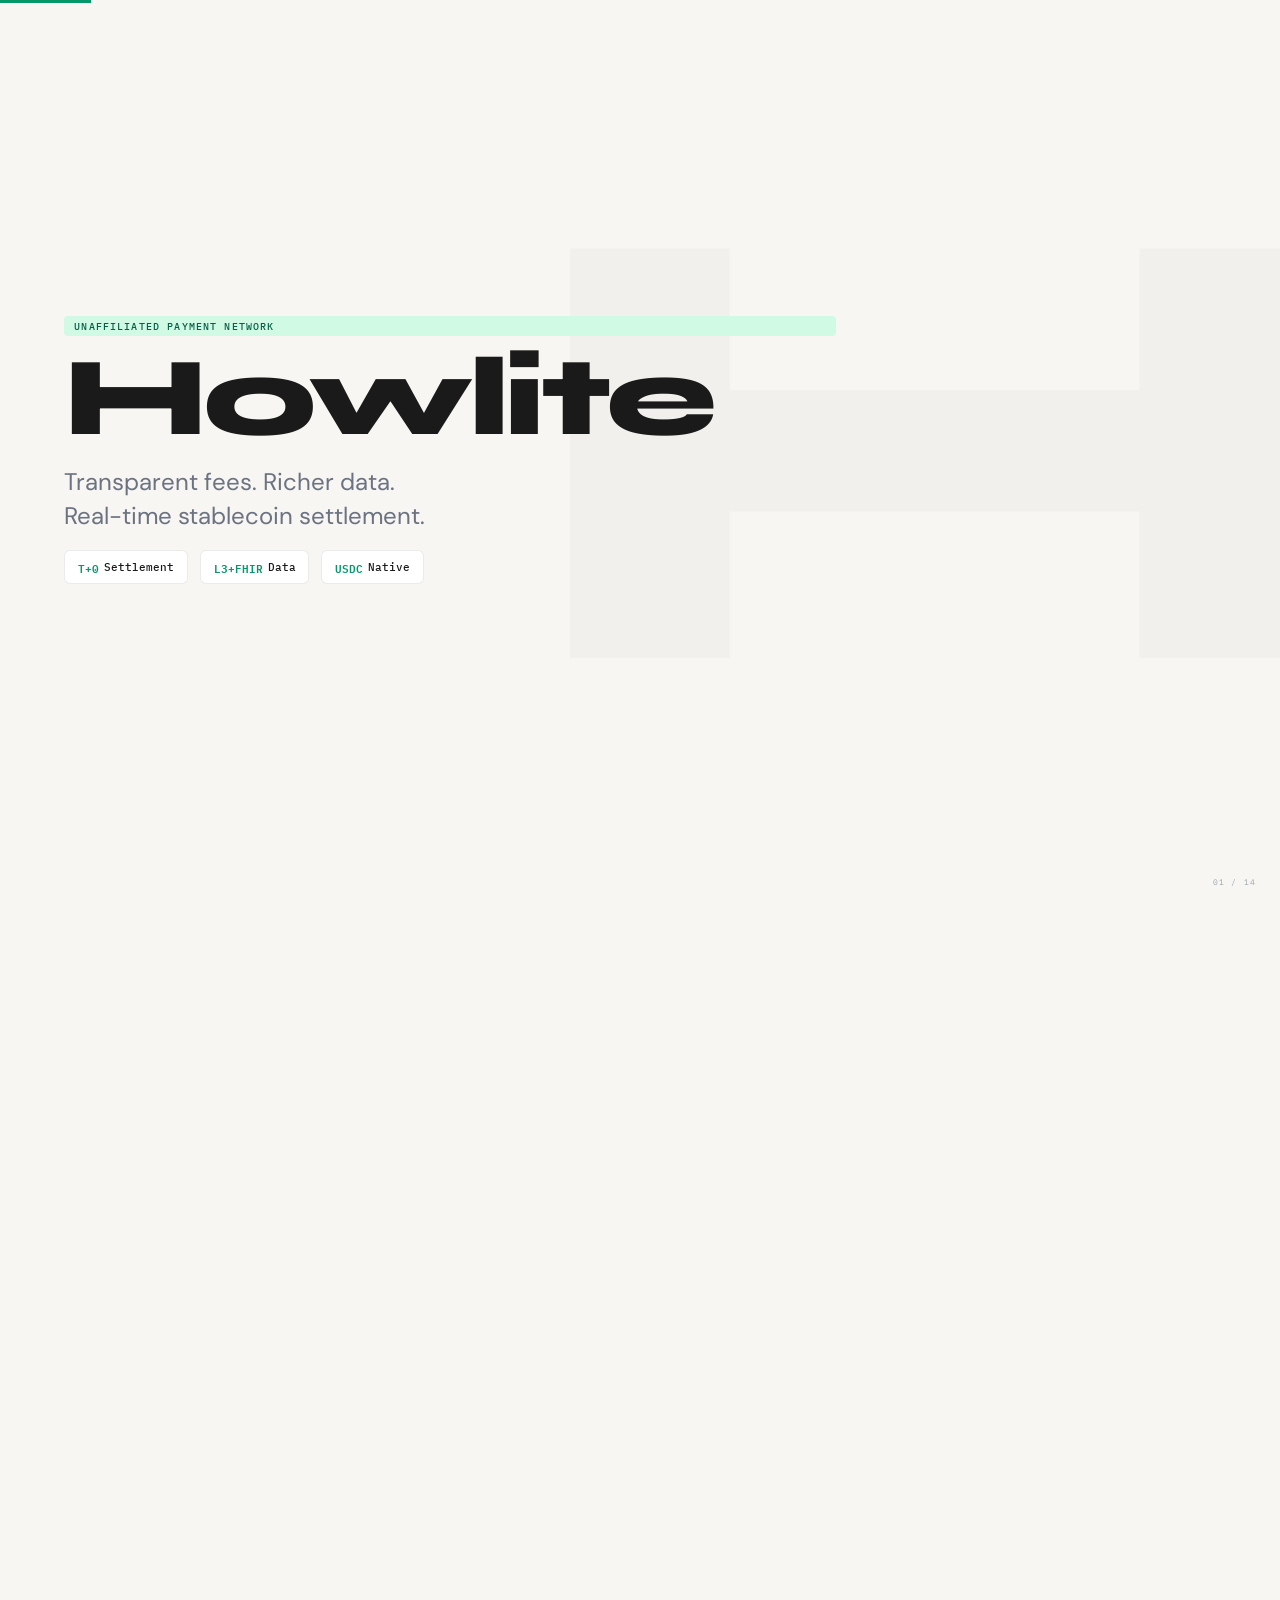
==== commit ba2e5192: "Redesign deck: light editorial theme with animated flow diagram Complete rethink — not a reskin. Key" ====
--- a/index.html
+++ b/index.html
@@ -4,81 +4,58 @@
     <meta charset="UTF-8">
     <meta name="viewport" content="width=device-width, initial-scale=1.0">
     <title>Howlite — The Unaffiliated Payment Network</title>
-
-    <!-- Fonts: Bodoni Moda (dramatic serif), Outfit (clean sans), Space Mono (data) -->
     <link rel="preconnect" href="https://fonts.googleapis.com">
     <link rel="preconnect" href="https://fonts.gstatic.com" crossorigin>
-    <link href="https://fonts.googleapis.com/css2?family=Bodoni+Moda:ital,opsz,wght@0,6..96,400;0,6..96,700;0,6..96,900;1,6..96,400;1,6..96,700&family=Outfit:wght@300;400;500;600&family=Space+Mono:wght@400;700&display=swap" rel="stylesheet">
-    <!-- Font Awesome for icons -->
+    <link href="https://fonts.googleapis.com/css2?family=Syne:wght@700;800&family=DM+Sans:ital,opsz,wght@0,9..40,400;0,9..40,500;0,9..40,600;1,9..40,400&family=IBM+Plex+Mono:wght@400;500;600&display=swap" rel="stylesheet">
     <link rel="stylesheet" href="https://cdnjs.cloudflare.com/ajax/libs/font-awesome/6.5.0/css/all.min.css">
 
     <style>
         /* ===========================================
-           CSS CUSTOM PROPERTIES — MINERAL NOIR THEME
-           Inspired by howlite mineral: warm cream on
-           deep black, crystalline green accents
+           THE TWO WORLDS — Light editorial theme
+           Warm paper base, dark impact sections,
+           typography-driven, varied layouts
            =========================================== */
         :root {
-            /* Base */
-            --bg: #060608;
-            --surface: #0d0d11;
-            --elevated: #151519;
-
-            /* Howlite Mineral Colors */
-            --howlite: #e8e4de;
-            --howlite-dim: rgba(232, 228, 222, 0.5);
-            --howlite-faint: rgba(232, 228, 222, 0.1);
-
-            /* Accents */
-            --crystal: #00dc82;
-            --crystal-dim: rgba(0, 220, 130, 0.12);
-            --signal: #3b82f6;
-            --signal-dim: rgba(59, 130, 246, 0.12);
-            --mineral: #c9a96e;
-            --mineral-dim: rgba(201, 169, 110, 0.12);
-            --danger: #ef4444;
-            --danger-dim: rgba(239, 68, 68, 0.1);
-            --purple: #8b5cf6;
-            --purple-dim: rgba(139, 92, 246, 0.12);
-
-            /* Borders */
-            --border: rgba(232, 228, 222, 0.06);
-            --border-accent: rgba(232, 228, 222, 0.12);
-
-            /* Typography */
-            --font-display: 'Bodoni Moda', serif;
-            --font-body: 'Outfit', sans-serif;
-            --font-mono: 'Space Mono', monospace;
-
-            /* Responsive sizing via clamp() */
-            --title-size: clamp(1.5rem, 5vw, 4rem);
-            --h2-size: clamp(1.25rem, 3.5vw, 2.5rem);
-            --h3-size: clamp(1rem, 2.5vw, 1.75rem);
-            --body-size: clamp(0.75rem, 1.5vw, 1.125rem);
-            --small-size: clamp(0.65rem, 1vw, 0.875rem);
-            --slide-padding: clamp(1rem, 4vw, 4rem);
-            --content-gap: clamp(0.5rem, 2vw, 2rem);
-            --element-gap: clamp(0.25rem, 1vw, 1rem);
-
-            /* Animation */
-            --ease-out-expo: cubic-bezier(0.16, 1, 0.3, 1);
-            --ease-out-quint: cubic-bezier(0.22, 1, 0.36, 1);
-            --duration: 0.7s;
-        }
-
-        /* ===========================================
-           VIEWPORT FITTING: MANDATORY BASE STYLES
-           =========================================== */
+            --bg: #F7F6F3;
+            --bg-dark: #111827;
+            --surface: #FFFFFF;
+            --text: #1A1A1A;
+            --text-dim: #6B7280;
+            --text-light: #9CA3AF;
+            --brand: #059669;
+            --brand-light: #D1FAE5;
+            --brand-dark: #065F46;
+            --danger: #DC2626;
+            --danger-light: #FEE2E2;
+            --blue: #2563EB;
+            --blue-light: #DBEAFE;
+            --purple: #7C3AED;
+            --purple-light: #EDE9FE;
+            --amber: #D97706;
+            --amber-light: #FEF3C7;
+            --border: rgba(0,0,0,0.08);
+            --border-dark: rgba(255,255,255,0.1);
+
+            --font-display: 'Syne', sans-serif;
+            --font-body: 'DM Sans', sans-serif;
+            --font-mono: 'IBM Plex Mono', monospace;
+
+            --title-size: clamp(1.8rem, 5vw, 3.5rem);
+            --body-size: clamp(0.8rem, 1.3vw, 1.05rem);
+            --small-size: clamp(0.65rem, 0.9vw, 0.8rem);
+            --slide-padding: clamp(1.5rem, 5vw, 5rem);
+            --ease: cubic-bezier(0.16, 1, 0.3, 1);
+        }
+
         * { margin: 0; padding: 0; box-sizing: border-box; }
-
-        html, body {
-            height: 100%;
-            overflow-x: hidden;
-        }
-
-        html {
-            scroll-snap-type: y mandatory;
-            scroll-behavior: smooth;
+        html, body { height: 100%; overflow-x: hidden; }
+        html { scroll-snap-type: y mandatory; scroll-behavior: smooth; }
+
+        body {
+            font-family: var(--font-body);
+            background: var(--bg);
+            color: var(--text);
+            -webkit-font-smoothing: antialiased;
         }
 
         .slide {
@@ -90,9 +67,15 @@
             display: flex;
             flex-direction: column;
             position: relative;
-        }
-
-        .slide-content {
+            background: var(--bg);
+        }
+
+        .slide.dark {
+            background: var(--bg-dark);
+            color: #F9FAFB;
+        }
+
+        .slide-inner {
             flex: 1;
             display: flex;
             flex-direction: column;
@@ -100,45 +83,73 @@
             max-height: 100%;
             overflow: hidden;
             padding: var(--slide-padding);
-        }
-
-        img {
-            max-width: 100%;
-            max-height: min(50vh, 400px);
-            object-fit: contain;
-        }
-
-        /* Short viewports */
+            position: relative;
+            z-index: 1;
+        }
+
+        h1, h2, h3, .display {
+            font-family: var(--font-display);
+            font-weight: 800;
+            line-height: 1.1;
+            letter-spacing: -0.03em;
+        }
+
+        .mono { font-family: var(--font-mono); }
+
+        .tag {
+            display: inline-block;
+            font-family: var(--font-mono);
+            font-size: clamp(0.55rem, 0.75vw, 0.7rem);
+            font-weight: 500;
+            letter-spacing: 0.12em;
+            text-transform: uppercase;
+            padding: clamp(0.2rem, 0.3vw, 0.3rem) clamp(0.5rem, 0.8vw, 0.7rem);
+            border-radius: 4px;
+            margin-bottom: clamp(0.5rem, 1vh, 0.75rem);
+        }
+
+        /* --- Animations --- */
+        .reveal {
+            opacity: 0;
+            transform: translateY(clamp(12px, 2vh, 24px));
+            transition: opacity 0.7s var(--ease), transform 0.7s var(--ease);
+        }
+        .reveal-scale {
+            opacity: 0;
+            transform: scale(0.93);
+            transition: opacity 0.7s var(--ease), transform 0.7s var(--ease);
+        }
+        .slide.visible .reveal,
+        .slide.visible .reveal-scale {
+            opacity: 1;
+            transform: none;
+        }
+        .stagger > *:nth-child(1) { transition-delay: 0.05s; }
+        .stagger > *:nth-child(2) { transition-delay: 0.13s; }
+        .stagger > *:nth-child(3) { transition-delay: 0.21s; }
+        .stagger > *:nth-child(4) { transition-delay: 0.29s; }
+        .stagger > *:nth-child(5) { transition-delay: 0.37s; }
+        .stagger > *:nth-child(6) { transition-delay: 0.45s; }
+        .stagger > *:nth-child(7) { transition-delay: 0.53s; }
+
+        /* --- Responsive --- */
         @media (max-height: 700px) {
             :root {
-                --slide-padding: clamp(0.75rem, 3vw, 2rem);
-                --content-gap: clamp(0.4rem, 1.5vw, 1rem);
-                --title-size: clamp(1.25rem, 4.5vw, 2.5rem);
-                --h2-size: clamp(1rem, 3vw, 1.75rem);
+                --slide-padding: clamp(1rem, 3vw, 2.5rem);
+                --title-size: clamp(1.4rem, 4vw, 2.5rem);
             }
         }
-        @media (max-height: 600px) {
+        @media (max-height: 550px) {
             :root {
-                --slide-padding: clamp(0.5rem, 2.5vw, 1.5rem);
-                --content-gap: clamp(0.3rem, 1vw, 0.75rem);
-                --title-size: clamp(1.1rem, 4vw, 2rem);
-                --body-size: clamp(0.7rem, 1.2vw, 0.95rem);
+                --slide-padding: clamp(0.75rem, 2vw, 1.5rem);
+                --title-size: clamp(1.1rem, 3.5vw, 2rem);
+                --body-size: clamp(0.7rem, 1vw, 0.9rem);
             }
-            .nav-dots, .decorative { display: none; }
-        }
-        @media (max-height: 500px) {
-            :root {
-                --slide-padding: clamp(0.4rem, 2vw, 1rem);
-                --title-size: clamp(1rem, 3.5vw, 1.5rem);
-                --h2-size: clamp(0.9rem, 2.5vw, 1.25rem);
-                --body-size: clamp(0.65rem, 1vw, 0.85rem);
-            }
-        }
-        @media (max-width: 600px) {
-            :root { --title-size: clamp(1.25rem, 7vw, 2.5rem); }
-            .grid { grid-template-columns: 1fr; }
-        }
-
+            .nav-dots { display: none; }
+        }
+        @media (max-width: 640px) {
+            :root { --title-size: clamp(1.4rem, 7vw, 2.5rem); }
+        }
         @media (prefers-reduced-motion: reduce) {
             *, *::before, *::after {
                 animation-duration: 0.01ms !important;
@@ -147,1819 +158,1538 @@
             html { scroll-behavior: auto; }
         }
 
+        /* --- Progress Bar --- */
+        .progress-bar {
+            position: fixed; top: 0; left: 0; height: 3px;
+            background: var(--brand);
+            z-index: 1000;
+            transition: width 0.3s var(--ease);
+        }
+
+        /* --- Nav Dots --- */
+        .nav-dots {
+            position: fixed; right: clamp(10px, 1.5vw, 20px);
+            top: 50%; transform: translateY(-50%);
+            display: flex; flex-direction: column;
+            gap: clamp(5px, 0.7vh, 8px); z-index: 100;
+        }
+        .nav-dot {
+            width: clamp(7px, 0.6vw, 9px); height: clamp(7px, 0.6vw, 9px);
+            border-radius: 50%; border: 2px solid var(--text-light);
+            background: transparent; cursor: pointer; padding: 0;
+            transition: all 0.3s ease;
+        }
+        .nav-dot.active {
+            background: var(--brand); border-color: var(--brand);
+            transform: scale(1.3);
+        }
+        .nav-dot.dark-ctx { border-color: rgba(255,255,255,0.3); }
+        .nav-dot.dark-ctx.active { border-color: #34D399; background: #34D399; }
+
+        /* --- Slide Num --- */
+        .snum {
+            position: absolute;
+            bottom: clamp(0.5rem, 1vw, 1rem);
+            right: clamp(1rem, 2vw, 1.5rem);
+            font-family: var(--font-mono);
+            font-size: clamp(0.5rem, 0.6vw, 0.6rem);
+            color: var(--text-light);
+            letter-spacing: 0.15em;
+            z-index: 1;
+        }
+        .dark .snum { color: rgba(255,255,255,0.2); }
+
         /* ===========================================
-           BASE STYLES
+           S1: HERO — Asymmetric, left-aligned
            =========================================== */
-        body {
-            font-family: var(--font-body);
-            background: var(--bg);
-            color: var(--howlite);
+        #s1 .slide-inner {
+            max-width: min(90vw, 900px);
+        }
+
+        .hero-tag {
+            background: var(--brand-light);
+            color: var(--brand-dark);
+        }
+
+        .hero-title {
+            font-size: clamp(3rem, 10vw, 7rem);
+            letter-spacing: -0.04em;
+            line-height: 0.95;
+            margin-bottom: clamp(0.5rem, 1.5vh, 1rem);
+        }
+
+        .hero-sub {
+            font-size: clamp(1rem, 2vw, 1.5rem);
+            color: var(--text-dim);
             font-weight: 400;
-            -webkit-font-smoothing: antialiased;
-            -moz-osx-font-smoothing: grayscale;
-        }
-
-        /* Film grain overlay */
-        body::after {
-            content: '';
-            position: fixed;
-            inset: 0;
-            background-image: url("data:image/svg+xml,%3Csvg viewBox='0 0 512 512' xmlns='http://www.w3.org/2000/svg'%3E%3Cfilter id='n'%3E%3CfeTurbulence type='fractalNoise' baseFrequency='0.8' numOctaves='4' stitchTiles='stitch'/%3E%3C/filter%3E%3Crect width='100%25' height='100%25' filter='url(%23n)' opacity='0.06'/%3E%3C/svg%3E");
+            max-width: 500px;
+            line-height: 1.4;
+            margin-bottom: clamp(1rem, 2vh, 1.5rem);
+        }
+
+        .hero-pills {
+            display: flex; gap: clamp(0.4rem, 1vw, 0.75rem);
+            flex-wrap: wrap;
+        }
+
+        .hero-pill {
+            display: flex; align-items: center;
+            gap: clamp(0.25rem, 0.4vw, 0.35rem);
+            padding: clamp(0.3rem, 0.5vw, 0.4rem) clamp(0.6rem, 1vw, 0.8rem);
+            background: var(--surface);
+            border: 1px solid var(--border);
+            border-radius: 6px;
+            font-family: var(--font-mono);
+            font-size: clamp(0.6rem, 0.85vw, 0.75rem);
+            font-weight: 500;
+        }
+
+        .hero-pill .val {
+            color: var(--brand);
+            font-weight: 600;
+        }
+
+        /* Decorative H watermark */
+        #s1::after {
+            content: 'H';
+            position: absolute;
+            right: -5vw; top: 50%;
+            transform: translateY(-50%);
+            font-family: var(--font-display);
+            font-weight: 800;
+            font-size: clamp(20rem, 50vw, 45rem);
+            color: rgba(0,0,0,0.025);
             pointer-events: none;
-            z-index: 9999;
-            opacity: 0.5;
-            mix-blend-mode: overlay;
-        }
-
-        /* Slide backgrounds */
-        .slide {
-            background: var(--bg);
-        }
-
-        /* Subtle grid pattern on all slides */
-        .slide::before {
-            content: '';
-            position: absolute;
-            inset: 0;
-            background-image:
-                linear-gradient(rgba(232,228,222,0.02) 1px, transparent 1px),
-                linear-gradient(90deg, rgba(232,228,222,0.02) 1px, transparent 1px);
-            background-size: clamp(30px, 5vw, 60px) clamp(30px, 5vw, 60px);
-            pointer-events: none;
-            z-index: 0;
-        }
-
-        .slide-content {
-            position: relative;
-            z-index: 1;
+            line-height: 1;
         }
 
         /* ===========================================
-           TYPOGRAPHY
+           S2: IMPACT — $1 Trillion (dark)
            =========================================== */
-        h1, h2, .display {
-            font-family: var(--font-display);
-            font-weight: 700;
-            line-height: 1.1;
-            letter-spacing: -0.02em;
-        }
-
-        .label {
-            font-family: var(--font-mono);
-            font-size: var(--small-size);
-            letter-spacing: 0.15em;
-            text-transform: uppercase;
-            color: var(--howlite-dim);
-        }
-
-        .mono {
-            font-family: var(--font-mono);
-        }
-
-        /* ===========================================
-           ANIMATIONS — Reveal on scroll
-           =========================================== */
-        .reveal {
-            opacity: 0;
-            transform: translateY(clamp(15px, 3vh, 30px));
-            transition: opacity var(--duration) var(--ease-out-expo),
-                        transform var(--duration) var(--ease-out-expo);
-        }
-
-        .reveal-scale {
-            opacity: 0;
-            transform: scale(0.92);
-            transition: opacity var(--duration) var(--ease-out-expo),
-                        transform var(--duration) var(--ease-out-expo);
-        }
-
-        .reveal-blur {
-            opacity: 0;
-            filter: blur(8px);
-            transition: opacity 0.9s var(--ease-out-expo),
-                        filter 0.9s var(--ease-out-expo);
-        }
-
-        .slide.visible .reveal,
-        .slide.visible .reveal-scale,
-        .slide.visible .reveal-blur {
-            opacity: 1;
-            transform: translateY(0) scale(1);
-            filter: blur(0);
-        }
-
-        /* Stagger children */
-        .stagger > *:nth-child(1) { transition-delay: 0.05s; }
-        .stagger > *:nth-child(2) { transition-delay: 0.12s; }
-        .stagger > *:nth-child(3) { transition-delay: 0.19s; }
-        .stagger > *:nth-child(4) { transition-delay: 0.26s; }
-        .stagger > *:nth-child(5) { transition-delay: 0.33s; }
-        .stagger > *:nth-child(6) { transition-delay: 0.40s; }
-        .stagger > *:nth-child(7) { transition-delay: 0.47s; }
-
-        /* ===========================================
-           COMPONENTS
-           =========================================== */
-
-        /* Pills / tags */
-        .pill {
-            display: inline-flex;
-            align-items: center;
-            gap: clamp(0.25rem, 0.5vw, 0.4rem);
-            padding: clamp(0.2rem, 0.4vw, 0.35rem) clamp(0.5rem, 1vw, 0.75rem);
-            border-radius: 100px;
-            font-family: var(--font-mono);
-            font-size: clamp(0.5rem, 0.8vw, 0.7rem);
-            letter-spacing: 0.1em;
-            text-transform: uppercase;
-            border: 1px solid var(--border-accent);
-            background: var(--surface);
-        }
-
-        /* Accent colors */
-        .c-crystal { color: var(--crystal); }
-        .c-signal { color: var(--signal); }
-        .c-mineral { color: var(--mineral); }
-        .c-danger { color: var(--danger); }
-        .c-purple { color: var(--purple); }
-
-        .border-crystal { border-color: rgba(0, 220, 130, 0.25) !important; }
-        .border-signal { border-color: rgba(59, 130, 246, 0.25) !important; }
-        .border-mineral { border-color: rgba(201, 169, 110, 0.25) !important; }
-        .border-danger { border-color: rgba(239, 68, 68, 0.25) !important; }
-        .border-purple { border-color: rgba(139, 92, 246, 0.25) !important; }
-
-        /* Horizontal rule */
-        .accent-line {
-            width: clamp(30px, 4vw, 50px);
-            height: 2px;
-            background: var(--crystal);
-            border: none;
-        }
-
-        /* Section number */
-        .section-num {
-            font-family: var(--font-mono);
-            font-size: clamp(0.5rem, 0.8vw, 0.7rem);
-            color: var(--howlite-dim);
-            letter-spacing: 0.2em;
-            text-transform: uppercase;
-        }
-
-        /* ===========================================
-           PROGRESS BAR
-           =========================================== */
-        .progress-bar {
-            position: fixed;
-            top: 0;
-            left: 0;
-            height: 2px;
-            background: linear-gradient(90deg, var(--crystal), var(--signal));
-            z-index: 1000;
-            transition: width 0.3s var(--ease-out-expo);
-            width: 0%;
-        }
-
-        /* ===========================================
-           NAVIGATION DOTS
-           =========================================== */
-        .nav-dots {
-            position: fixed;
-            right: clamp(12px, 2vw, 24px);
-            top: 50%;
-            transform: translateY(-50%);
-            display: flex;
-            flex-direction: column;
-            gap: clamp(6px, 0.8vh, 10px);
-            z-index: 100;
-        }
-
-        .nav-dot {
-            width: clamp(6px, 0.5vw, 8px);
-            height: clamp(6px, 0.5vw, 8px);
-            border-radius: 50%;
-            background: var(--howlite-faint);
-            border: none;
-            cursor: pointer;
-            transition: all 0.3s ease;
-            padding: 0;
-        }
-
-        .nav-dot:hover {
-            background: var(--howlite-dim);
-        }
-
-        .nav-dot.active {
-            background: var(--crystal);
-            box-shadow: 0 0 8px var(--crystal-dim);
-            transform: scale(1.3);
-        }
-
-        /* ===========================================
-           SLIDE 1: HERO
-           =========================================== */
-        .hero-slide {
-            background:
-                radial-gradient(ellipse at 25% 70%, rgba(0, 220, 130, 0.06) 0%, transparent 50%),
-                radial-gradient(ellipse at 75% 30%, rgba(59, 130, 246, 0.04) 0%, transparent 50%),
-                var(--bg);
-        }
-
-        .hero-slide .slide-content {
+        #s2 .slide-inner {
             align-items: center;
             text-align: center;
-            gap: clamp(1rem, 2.5vh, 2rem);
-        }
-
-        /* Crystal hexagon logo */
-        .crystal-mark {
-            position: relative;
-            width: clamp(60px, 10vw, 100px);
-            height: clamp(60px, 10vw, 100px);
-        }
-
-        .crystal-hex {
-            width: 100%;
-            height: 100%;
-            background: linear-gradient(135deg, var(--crystal) 0%, var(--signal) 50%, var(--purple) 100%);
-            clip-path: polygon(50% 0%, 100% 25%, 100% 75%, 50% 100%, 0% 75%, 0% 25%);
-            display: flex;
-            align-items: center;
-            justify-content: center;
-            animation: crystal-pulse 4s ease-in-out infinite;
-        }
-
-        .crystal-hex span {
+            gap: clamp(0.5rem, 1.5vh, 1.25rem);
+        }
+
+        .impact-num {
             font-family: var(--font-display);
-            font-weight: 900;
-            font-size: clamp(1.5rem, 4vw, 2.8rem);
-            color: var(--bg);
-            letter-spacing: -0.05em;
-        }
-
-        @keyframes crystal-pulse {
-            0%, 100% { filter: brightness(1) drop-shadow(0 0 15px rgba(0, 220, 130, 0.2)); }
-            50% { filter: brightness(1.1) drop-shadow(0 0 25px rgba(0, 220, 130, 0.35)); }
-        }
-
-        .hero-title {
-            font-size: clamp(2.5rem, 8vw, 6rem);
-            font-weight: 900;
-            letter-spacing: 0.15em;
-            background: linear-gradient(180deg, var(--howlite) 0%, rgba(232,228,222,0.7) 100%);
+            font-weight: 800;
+            font-size: clamp(5rem, 18vw, 14rem);
+            line-height: 0.85;
+            letter-spacing: -0.04em;
+            background: linear-gradient(180deg, #fff 30%, rgba(255,255,255,0.35) 100%);
             -webkit-background-clip: text;
             -webkit-text-fill-color: transparent;
             background-clip: text;
         }
 
-        .hero-subtitle {
+        .impact-sub {
+            font-size: clamp(0.9rem, 1.8vw, 1.3rem);
+            color: #9CA3AF;
+            max-width: 450px;
+        }
+
+        .impact-stats {
+            display: flex;
+            gap: clamp(1.5rem, 4vw, 3.5rem);
+            margin-top: clamp(0.5rem, 1vh, 0.75rem);
+        }
+
+        .impact-stat-val {
+            font-family: var(--font-mono);
+            font-weight: 600;
+            font-size: clamp(0.9rem, 1.5vw, 1.15rem);
+            color: #F87171;
+        }
+
+        .impact-stat-label {
+            font-size: clamp(0.55rem, 0.75vw, 0.65rem);
+            color: #6B7280;
+            margin-top: 2px;
+        }
+
+        /* ===========================================
+           S3: FAULT LINES — List format, not cards
+           =========================================== */
+        #s3 .slide-inner {
+            gap: clamp(1rem, 2.5vh, 2rem);
+            max-width: min(90vw, 850px);
+        }
+
+        .fault-list {
+            display: flex;
+            flex-direction: column;
+            gap: clamp(0.3rem, 0.6vh, 0.5rem);
+        }
+
+        .fault-row {
+            display: flex;
+            align-items: baseline;
+            gap: clamp(1rem, 2.5vw, 2rem);
+            padding: clamp(0.6rem, 1.2vh, 0.9rem) 0;
+            border-bottom: 1px solid var(--border);
+        }
+
+        .fault-row:last-child { border-bottom: none; }
+
+        .fault-num {
             font-family: var(--font-display);
-            font-weight: 400;
-            font-style: italic;
-            font-size: clamp(1rem, 2.5vw, 1.75rem);
-            color: var(--howlite-dim);
-            letter-spacing: 0.05em;
-        }
-
-        .hero-tagline {
-            font-size: var(--body-size);
-            color: var(--howlite-dim);
-            letter-spacing: 0.08em;
-        }
-
-        .hero-metrics {
+            font-weight: 800;
+            font-size: clamp(1.8rem, 4vw, 3rem);
+            color: var(--danger);
+            min-width: clamp(80px, 12vw, 130px);
+            text-align: right;
+            line-height: 1;
+        }
+
+        .fault-body h3 {
+            font-family: var(--font-body);
+            font-weight: 600;
+            font-size: clamp(0.85rem, 1.3vw, 1.05rem);
+            margin-bottom: 2px;
+        }
+
+        .fault-body p {
+            font-size: var(--small-size);
+            color: var(--text-dim);
+            line-height: 1.4;
+        }
+
+        /* ===========================================
+           S4: THE FLOW — Star comparison slide (dark)
+           Animated forking path diagram
+           =========================================== */
+        .flow-slide {
+            background:
+                radial-gradient(ellipse at 30% 40%, rgba(5, 150, 105, 0.08) 0%, transparent 50%),
+                radial-gradient(ellipse at 70% 60%, rgba(220, 38, 38, 0.06) 0%, transparent 50%),
+                var(--bg-dark);
+        }
+
+        #s4 .slide-inner {
+            gap: clamp(0.75rem, 2vh, 1.5rem);
+            align-items: center;
+        }
+
+        .flow-diagram {
+            width: min(90vw, 900px);
             display: flex;
-            gap: clamp(0.75rem, 2vw, 2rem);
-            margin-top: clamp(0.5rem, 1vh, 1rem);
-        }
-
-        .hero-metric {
-            text-align: center;
-        }
-
-        .hero-metric-value {
-            font-family: var(--font-mono);
-            font-weight: 700;
-            font-size: clamp(0.9rem, 1.8vw, 1.4rem);
-            color: var(--crystal);
-        }
-
-        .hero-metric-label {
-            font-size: clamp(0.5rem, 0.7vw, 0.65rem);
-            color: var(--howlite-dim);
+            flex-direction: column;
+            gap: clamp(0.5rem, 1.5vh, 1.25rem);
+        }
+
+        .flow-path-section {
+            position: relative;
+        }
+
+        .flow-path-label {
+            font-family: var(--font-mono);
+            font-size: clamp(0.55rem, 0.75vw, 0.65rem);
             letter-spacing: 0.15em;
             text-transform: uppercase;
-            margin-top: 2px;
-        }
-
-        .hero-metric + .hero-metric {
-            border-left: 1px solid var(--border-accent);
-            padding-left: clamp(0.75rem, 2vw, 2rem);
-        }
+            margin-bottom: clamp(0.3rem, 0.6vh, 0.5rem);
+            display: flex;
+            align-items: center;
+            gap: clamp(0.3rem, 0.5vw, 0.4rem);
+        }
+
+        .flow-path-label .badge {
+            padding: clamp(0.1rem, 0.2vw, 0.15rem) clamp(0.3rem, 0.5vw, 0.4rem);
+            border-radius: 3px;
+            font-size: clamp(0.45rem, 0.6vw, 0.5rem);
+        }
+
+        .flow-nodes {
+            display: flex;
+            align-items: center;
+            gap: 0;
+        }
+
+        .flow-node {
+            padding: clamp(0.3rem, 0.6vw, 0.5rem) clamp(0.5rem, 1vw, 0.8rem);
+            border-radius: 6px;
+            font-family: var(--font-mono);
+            font-size: clamp(0.5rem, 0.75vw, 0.65rem);
+            font-weight: 600;
+            letter-spacing: 0.05em;
+            text-transform: uppercase;
+            white-space: nowrap;
+            position: relative;
+            opacity: 0;
+            transform: scale(0.8);
+            transition: opacity 0.4s var(--ease), transform 0.4s var(--ease);
+        }
+
+        .flow-connector {
+            width: clamp(16px, 3vw, 32px);
+            height: 2px;
+            position: relative;
+            flex-shrink: 0;
+        }
+
+        .flow-connector::after {
+            content: '';
+            position: absolute;
+            left: 0; top: 0;
+            width: 0; height: 100%;
+            transition: width 0.3s var(--ease);
+        }
+
+        /* Howlite path styles */
+        .howlite-section .flow-node {
+            background: rgba(5, 150, 105, 0.15);
+            color: #34D399;
+            border: 1px solid rgba(52, 211, 153, 0.3);
+        }
+        .howlite-section .flow-connector::after { background: rgba(52, 211, 153, 0.4); }
+        .howlite-section .flow-path-label { color: #34D399; }
+        .howlite-section .badge { background: rgba(52, 211, 153, 0.15); color: #34D399; }
+
+        /* Legacy path styles */
+        .legacy-section .flow-node {
+            background: rgba(220, 38, 38, 0.12);
+            color: #F87171;
+            border: 1px solid rgba(248, 113, 113, 0.25);
+        }
+        .legacy-section .flow-connector::after { background: rgba(248, 113, 113, 0.3); }
+        .legacy-section .flow-path-label { color: #F87171; }
+        .legacy-section .badge { background: rgba(248, 113, 113, 0.12); color: #F87171; }
+
+        /* Animate when visible */
+        .slide.visible .flow-node {
+            opacity: 1;
+            transform: scale(1);
+        }
+        .slide.visible .flow-connector::after {
+            width: 100%;
+        }
+
+        /* Stagger the howlite path (fast) */
+        .howlite-section .flow-node:nth-child(1) { transition-delay: 0.2s; }
+        .howlite-section .flow-connector:nth-child(2)::after { transition-delay: 0.35s; }
+        .howlite-section .flow-node:nth-child(3) { transition-delay: 0.5s; }
+        .howlite-section .flow-connector:nth-child(4)::after { transition-delay: 0.65s; }
+        .howlite-section .flow-node:nth-child(5) { transition-delay: 0.8s; }
+        .howlite-section .flow-connector:nth-child(6)::after { transition-delay: 0.95s; }
+        .howlite-section .flow-node:nth-child(7) { transition-delay: 1.1s; }
+
+        /* Stagger the legacy path (slower) */
+        .legacy-section .flow-node:nth-child(1) { transition-delay: 0.3s; }
+        .legacy-section .flow-connector:nth-child(2)::after { transition-delay: 0.5s; }
+        .legacy-section .flow-node:nth-child(3) { transition-delay: 0.7s; }
+        .legacy-section .flow-connector:nth-child(4)::after { transition-delay: 0.9s; }
+        .legacy-section .flow-node:nth-child(5) { transition-delay: 1.1s; }
+        .legacy-section .flow-connector:nth-child(6)::after { transition-delay: 1.3s; }
+        .legacy-section .flow-node:nth-child(7) { transition-delay: 1.5s; }
+        .legacy-section .flow-connector:nth-child(8)::after { transition-delay: 1.7s; }
+        .legacy-section .flow-node:nth-child(9) { transition-delay: 1.9s; }
+        .legacy-section .flow-connector:nth-child(10)::after { transition-delay: 2.1s; }
+        .legacy-section .flow-node:nth-child(11) { transition-delay: 2.3s; }
+        .legacy-section .flow-connector:nth-child(12)::after { transition-delay: 2.5s; }
+        .legacy-section .flow-node:nth-child(13) { transition-delay: 2.7s; }
+
+        .flow-outcomes {
+            display: grid;
+            grid-template-columns: 1fr 1fr;
+            gap: clamp(0.5rem, 1.5vw, 1.25rem);
+            margin-top: clamp(0.25rem, 0.5vh, 0.4rem);
+            opacity: 0;
+            transition: opacity 0.6s var(--ease);
+            transition-delay: 1.5s;
+        }
+
+        .slide.visible .flow-outcomes { opacity: 1; }
+
+        .flow-outcome {
+            display: grid;
+            grid-template-columns: repeat(2, 1fr);
+            gap: clamp(0.3rem, 0.6vw, 0.5rem);
+            padding: clamp(0.4rem, 0.8vw, 0.6rem);
+            border-radius: 8px;
+        }
+
+        .flow-outcome.good {
+            background: rgba(52, 211, 153, 0.06);
+            border: 1px solid rgba(52, 211, 153, 0.15);
+        }
+
+        .flow-outcome.bad {
+            background: rgba(248, 113, 113, 0.06);
+            border: 1px solid rgba(248, 113, 113, 0.12);
+        }
+
+        .fo-item-val {
+            font-family: var(--font-mono);
+            font-weight: 600;
+            font-size: clamp(0.65rem, 0.95vw, 0.8rem);
+        }
+
+        .fo-item-label {
+            font-size: clamp(0.5rem, 0.7vw, 0.6rem);
+            opacity: 0.5;
+        }
+
+        .good .fo-item-val { color: #34D399; }
+        .bad .fo-item-val { color: #F87171; }
 
         /* ===========================================
-           SLIDE 2: THE FRACTURE
+           S5: SOLUTION — 3 horizontal pillars
            =========================================== */
-        .fracture-slide {
-            background:
-                radial-gradient(ellipse at 50% 50%, rgba(239, 68, 68, 0.04) 0%, transparent 60%),
-                var(--bg);
-        }
-
-        .fracture-slide .slide-content {
-            align-items: center;
-            text-align: center;
-            gap: clamp(0.75rem, 2vh, 1.5rem);
-        }
-
-        .fracture-number {
-            font-family: var(--font-display);
-            font-weight: 900;
-            font-size: clamp(4rem, 15vw, 12rem);
-            line-height: 0.9;
-            letter-spacing: -0.03em;
-            background: linear-gradient(180deg, var(--howlite) 30%, rgba(232,228,222,0.3) 100%);
-            -webkit-background-clip: text;
-            -webkit-text-fill-color: transparent;
-            background-clip: text;
-            position: relative;
-        }
-
-        .fracture-sub {
-            font-family: var(--font-display);
-            font-style: italic;
-            font-size: clamp(0.9rem, 2vw, 1.4rem);
-            color: var(--howlite-dim);
-            max-width: 500px;
-        }
-
-        .fracture-stats {
-            display: flex;
-            gap: clamp(1rem, 3vw, 3rem);
-            margin-top: clamp(0.5rem, 1.5vh, 1.5rem);
-        }
-
-        .fracture-stat {
-            text-align: center;
-        }
-
-        .fracture-stat-val {
-            font-family: var(--font-mono);
-            font-weight: 700;
-            font-size: clamp(0.8rem, 1.5vw, 1.1rem);
-            color: var(--danger);
-        }
-
-        .fracture-stat-label {
-            font-size: clamp(0.5rem, 0.75vw, 0.65rem);
-            color: var(--howlite-dim);
-            max-width: 120px;
-            margin-top: 2px;
-        }
-
-        /* ===========================================
-           SLIDE 3: FAULT LINES
-           =========================================== */
-        .fault-slide .slide-content {
+        #s5 .slide-inner {
             gap: clamp(1rem, 2.5vh, 2rem);
         }
 
-        .fault-grid {
-            display: grid;
-            grid-template-columns: repeat(4, 1fr);
-            gap: clamp(0.5rem, 1vw, 1rem);
-        }
-
-        @media (max-width: 700px) {
-            .fault-grid { grid-template-columns: repeat(2, 1fr); }
-        }
-
-        .fault-card {
-            background: var(--surface);
-            border: 1px solid var(--border);
-            border-top: 2px solid var(--danger);
-            border-radius: clamp(6px, 0.8vw, 10px);
-            padding: clamp(0.6rem, 1.5vw, 1.25rem);
-            transition: border-color 0.3s ease;
-        }
-
-        .fault-card:hover {
-            border-color: var(--border-accent);
-            border-top-color: var(--danger);
-        }
-
-        .fault-val {
-            font-family: var(--font-display);
-            font-weight: 900;
-            font-size: clamp(1.5rem, 3.5vw, 2.5rem);
-            color: var(--danger);
-            line-height: 1;
-        }
-
-        .fault-title {
-            font-family: var(--font-mono);
-            font-size: clamp(0.5rem, 0.75vw, 0.65rem);
-            text-transform: uppercase;
-            letter-spacing: 0.15em;
-            color: var(--howlite-dim);
-            margin-top: clamp(0.3rem, 0.5vh, 0.5rem);
-        }
-
-        .fault-desc {
-            font-size: clamp(0.6rem, 0.9vw, 0.8rem);
-            color: var(--howlite-dim);
-            margin-top: clamp(0.2rem, 0.4vh, 0.4rem);
-            line-height: 1.4;
-        }
-
-        /* ===========================================
-           SLIDE 4: THE CRYSTAL — Solution
-           =========================================== */
-        .crystal-slide {
-            background:
-                radial-gradient(ellipse at 50% 80%, rgba(0, 220, 130, 0.04) 0%, transparent 50%),
-                var(--bg);
-        }
-
-        .crystal-slide .slide-content {
-            gap: clamp(1rem, 2.5vh, 2rem);
-        }
-
-        .pillar-grid {
+        .solution-grid {
             display: grid;
             grid-template-columns: repeat(3, 1fr);
-            gap: clamp(0.5rem, 1.5vw, 1.25rem);
+            gap: clamp(0.75rem, 1.5vw, 1.25rem);
         }
 
         @media (max-width: 700px) {
-            .pillar-grid { grid-template-columns: 1fr; }
-        }
-
-        .pillar {
+            .solution-grid { grid-template-columns: 1fr; }
+        }
+
+        .sol-card {
+            padding: clamp(1rem, 2vw, 1.5rem);
+            border-radius: clamp(10px, 1.2vw, 14px);
+            border: 1px solid var(--border);
+            background: var(--surface);
+            transition: transform 0.3s ease, box-shadow 0.3s ease;
+        }
+
+        .sol-card:hover {
+            transform: translateY(-3px);
+            box-shadow: 0 8px 30px rgba(0,0,0,0.06);
+        }
+
+        .sol-num {
+            font-family: var(--font-display);
+            font-weight: 800;
+            font-size: clamp(2.5rem, 5vw, 3.5rem);
+            opacity: 0.07;
+            line-height: 1;
+            margin-bottom: clamp(-0.5rem, -0.5vh, -0.3rem);
+        }
+
+        .sol-icon {
+            font-size: clamp(1.2rem, 2vw, 1.6rem);
+            margin-bottom: clamp(0.3rem, 0.5vh, 0.4rem);
+        }
+
+        .sol-title {
+            font-family: var(--font-mono);
+            font-size: clamp(0.6rem, 0.85vw, 0.75rem);
+            font-weight: 600;
+            letter-spacing: 0.12em;
+            text-transform: uppercase;
+            margin-bottom: clamp(0.25rem, 0.4vh, 0.35rem);
+        }
+
+        .sol-text {
+            font-size: var(--small-size);
+            color: var(--text-dim);
+            line-height: 1.5;
+            margin-bottom: clamp(0.3rem, 0.5vh, 0.4rem);
+        }
+
+        .sol-highlight {
+            font-family: var(--font-mono);
+            font-weight: 600;
+            font-size: clamp(0.6rem, 0.85vw, 0.75rem);
+            padding-top: clamp(0.3rem, 0.5vh, 0.4rem);
+            border-top: 1px solid var(--border);
+        }
+
+        /* ===========================================
+           S6: INTELLIGENCE — Terminal (light bg)
+           =========================================== */
+        #s6 .slide-inner {
+            gap: clamp(0.75rem, 2vh, 1.5rem);
+            align-items: center;
+        }
+
+        .terminal {
+            width: min(90vw, 680px);
+            background: var(--bg-dark);
+            border-radius: clamp(10px, 1.2vw, 14px);
+            overflow: hidden;
+            box-shadow: 0 20px 60px rgba(0,0,0,0.15);
+        }
+
+        .terminal-bar {
+            display: flex; align-items: center; gap: 6px;
+            padding: clamp(0.35rem, 0.6vw, 0.5rem) clamp(0.6rem, 1vw, 0.8rem);
+            background: rgba(255,255,255,0.05);
+        }
+
+        .terminal-dot {
+            width: clamp(7px, 0.7vw, 9px);
+            height: clamp(7px, 0.7vw, 9px);
+            border-radius: 50%;
+        }
+
+        .terminal-title {
+            font-family: var(--font-mono);
+            font-size: clamp(0.5rem, 0.7vw, 0.6rem);
+            color: rgba(255,255,255,0.4);
+            margin-left: 6px;
+        }
+
+        .terminal-body {
+            padding: clamp(0.6rem, 1.2vw, 1rem);
+            font-family: var(--font-mono);
+            font-size: clamp(0.55rem, 0.8vw, 0.7rem);
+            line-height: 1.9;
+            color: #D1D5DB;
+        }
+
+        .t-line {
+            display: flex;
+            gap: clamp(0.5rem, 1vw, 0.75rem);
+        }
+
+        .t-key {
+            color: #6B7280;
+            min-width: clamp(80px, 11vw, 120px);
+            text-align: right;
+        }
+
+        .t-val { color: #E5E7EB; }
+        .t-val.green { color: #34D399; }
+        .t-val.blue { color: #60A5FA; }
+        .t-val.amber { color: #FBBF24; }
+
+        .t-divider {
+            border: none;
+            border-top: 1px solid rgba(255,255,255,0.06);
+            margin: clamp(0.2rem, 0.4vh, 0.3rem) 0;
+        }
+
+        /* ===========================================
+           S7: THE YIELD — Featured metric + 3 supporting
+           =========================================== */
+        #s7 .slide-inner {
+            gap: clamp(1rem, 2.5vh, 2rem);
+        }
+
+        .yield-layout {
+            display: grid;
+            grid-template-columns: 1.2fr 1fr;
+            gap: clamp(0.75rem, 1.5vw, 1.25rem);
+        }
+
+        @media (max-width: 700px) {
+            .yield-layout { grid-template-columns: 1fr; }
+        }
+
+        .yield-featured {
+            background: var(--brand);
+            color: white;
+            border-radius: clamp(10px, 1.2vw, 14px);
+            padding: clamp(1rem, 2.5vw, 2rem);
+            display: flex;
+            flex-direction: column;
+            justify-content: center;
+        }
+
+        .yield-featured-val {
+            font-family: var(--font-display);
+            font-weight: 800;
+            font-size: clamp(3.5rem, 8vw, 6rem);
+            line-height: 0.9;
+        }
+
+        .yield-featured-label {
+            font-family: var(--font-mono);
+            font-size: clamp(0.6rem, 0.85vw, 0.75rem);
+            letter-spacing: 0.12em;
+            text-transform: uppercase;
+            opacity: 0.8;
+            margin-top: clamp(0.3rem, 0.5vh, 0.4rem);
+        }
+
+        .yield-featured-desc {
+            font-size: var(--small-size);
+            opacity: 0.7;
+            margin-top: clamp(0.15rem, 0.3vh, 0.25rem);
+        }
+
+        .yield-supporting {
+            display: flex;
+            flex-direction: column;
+            gap: clamp(0.5rem, 1vw, 0.75rem);
+        }
+
+        .yield-item {
             background: var(--surface);
             border: 1px solid var(--border);
             border-radius: clamp(8px, 1vw, 12px);
-            padding: clamp(0.75rem, 2vw, 1.5rem);
-            position: relative;
-            overflow: hidden;
-            transition: border-color 0.3s ease;
-        }
-
-        .pillar:hover {
-            border-color: var(--border-accent);
-        }
-
-        .pillar-num {
+            padding: clamp(0.6rem, 1.2vw, 1rem);
+            flex: 1;
+            display: flex;
+            align-items: center;
+            gap: clamp(0.5rem, 1vw, 0.75rem);
+        }
+
+        .yield-item-val {
             font-family: var(--font-display);
-            font-weight: 900;
-            font-size: clamp(2rem, 5vw, 3.5rem);
-            position: absolute;
-            top: clamp(0.3rem, 0.8vw, 0.6rem);
-            right: clamp(0.5rem, 1vw, 0.8rem);
-            opacity: 0.06;
-            line-height: 1;
-        }
-
-        .pillar-icon {
-            font-size: clamp(1rem, 1.8vw, 1.4rem);
-            margin-bottom: clamp(0.3rem, 0.6vh, 0.5rem);
-        }
-
-        .pillar-title {
-            font-family: var(--font-mono);
-            font-size: clamp(0.55rem, 0.8vw, 0.7rem);
+            font-weight: 800;
+            font-size: clamp(1.3rem, 2.5vw, 1.8rem);
+            min-width: clamp(50px, 7vw, 70px);
+        }
+
+        .yield-item-text h4 {
+            font-family: var(--font-mono);
+            font-size: clamp(0.55rem, 0.75vw, 0.65rem);
+            font-weight: 600;
+            letter-spacing: 0.1em;
             text-transform: uppercase;
-            letter-spacing: 0.15em;
-            margin-bottom: clamp(0.3rem, 0.5vh, 0.5rem);
-        }
-
-        .pillar-text {
-            font-size: clamp(0.65rem, 1vw, 0.85rem);
-            color: var(--howlite-dim);
+        }
+
+        .yield-item-text p {
+            font-size: clamp(0.55rem, 0.8vw, 0.68rem);
+            color: var(--text-dim);
+        }
+
+        /* ===========================================
+           S8: LEDGER — Hedera
+           =========================================== */
+        #s8 .slide-inner {
+            gap: clamp(1rem, 2.5vh, 2rem);
+            align-items: center;
+            text-align: center;
+        }
+
+        .ledger-grid {
+            display: grid;
+            grid-template-columns: repeat(4, 1fr);
+            gap: clamp(0.5rem, 1vw, 0.75rem);
+            width: min(90vw, 750px);
+        }
+
+        @media (max-width: 640px) {
+            .ledger-grid { grid-template-columns: repeat(2, 1fr); }
+        }
+
+        .ledger-cell {
+            background: rgba(255,255,255,0.05);
+            border: 1px solid var(--border-dark);
+            border-radius: 8px;
+            padding: clamp(0.5rem, 1vw, 0.75rem);
+        }
+
+        .ledger-val {
+            font-family: var(--font-mono);
+            font-weight: 600;
+            font-size: clamp(1rem, 2vw, 1.4rem);
+            color: #60A5FA;
+        }
+
+        .ledger-label {
+            font-size: clamp(0.5rem, 0.7vw, 0.6rem);
+            color: rgba(255,255,255,0.4);
+            margin-top: 2px;
+        }
+
+        .council {
+            display: flex; flex-wrap: wrap;
+            gap: clamp(0.25rem, 0.5vw, 0.4rem);
+            justify-content: center;
+            max-width: min(90vw, 600px);
+        }
+
+        .council span {
+            font-family: var(--font-mono);
+            font-size: clamp(0.5rem, 0.7vw, 0.6rem);
+            padding: clamp(0.1rem, 0.2vw, 0.15rem) clamp(0.35rem, 0.6vw, 0.5rem);
+            border: 1px solid var(--border-dark);
+            border-radius: 4px;
+            color: rgba(255,255,255,0.5);
+            letter-spacing: 0.08em;
+            text-transform: uppercase;
+        }
+
+        /* ===========================================
+           S9: MARKET — $200B+ impact (dark)
+           =========================================== */
+        .market-num {
+            font-family: var(--font-display);
+            font-weight: 800;
+            font-size: clamp(5rem, 16vw, 12rem);
+            line-height: 0.85;
+            color: #34D399;
+            text-shadow: 0 0 80px rgba(52, 211, 153, 0.2);
+        }
+
+        .market-stats {
+            display: flex;
+            gap: clamp(1.5rem, 4vw, 3.5rem);
+            margin-top: clamp(0.5rem, 1vh, 0.75rem);
+        }
+
+        .ms-val {
+            font-family: var(--font-mono);
+            font-weight: 600;
+            font-size: clamp(0.85rem, 1.4vw, 1.1rem);
+        }
+
+        .ms-label {
+            font-size: clamp(0.5rem, 0.7vw, 0.6rem);
+            color: #6B7280;
+            margin-top: 2px;
+        }
+
+        /* ===========================================
+           S10: MOMENTUM — Regulatory (light)
+           =========================================== */
+        #s10 .slide-inner {
+            gap: clamp(1rem, 2.5vh, 2rem);
+        }
+
+        .reg-cards {
+            display: grid;
+            grid-template-columns: repeat(3, 1fr);
+            gap: clamp(0.5rem, 1.2vw, 1rem);
+        }
+
+        @media (max-width: 700px) {
+            .reg-cards { grid-template-columns: 1fr; }
+        }
+
+        .reg-card {
+            background: var(--surface);
+            border: 1px solid var(--border);
+            border-radius: clamp(10px, 1.2vw, 14px);
+            padding: clamp(0.75rem, 1.5vw, 1.25rem);
+            border-left: 3px solid transparent;
+            transition: transform 0.3s ease;
+        }
+
+        .reg-card:hover { transform: translateY(-2px); }
+        .reg-card.rc-green { border-left-color: var(--brand); }
+        .reg-card.rc-blue { border-left-color: var(--blue); }
+        .reg-card.rc-purple { border-left-color: var(--purple); }
+
+        .reg-badge {
+            display: inline-block;
+            font-family: var(--font-mono);
+            font-size: clamp(0.45rem, 0.6vw, 0.52rem);
+            font-weight: 600;
+            letter-spacing: 0.1em;
+            text-transform: uppercase;
+            padding: clamp(0.1rem, 0.2vw, 0.15rem) clamp(0.3rem, 0.5vw, 0.4rem);
+            border-radius: 3px;
+            margin-bottom: clamp(0.25rem, 0.4vh, 0.35rem);
+        }
+
+        .rb-green { background: var(--brand-light); color: var(--brand-dark); }
+        .rb-blue { background: var(--blue-light); color: var(--blue); }
+        .rb-purple { background: var(--purple-light); color: var(--purple); }
+
+        .reg-card h3 {
+            font-family: var(--font-display);
+            font-weight: 800;
+            font-size: clamp(0.9rem, 1.4vw, 1.15rem);
+            margin-bottom: clamp(0.15rem, 0.3vh, 0.25rem);
+        }
+
+        .reg-card p {
+            font-size: clamp(0.6rem, 0.9vw, 0.76rem);
+            color: var(--text-dim);
             line-height: 1.5;
         }
 
-        .pillar-highlight {
-            font-family: var(--font-mono);
-            font-weight: 700;
-            font-size: clamp(0.6rem, 0.9vw, 0.75rem);
-            margin-top: clamp(0.3rem, 0.6vh, 0.5rem);
-            padding-top: clamp(0.3rem, 0.6vh, 0.5rem);
-            border-top: 1px solid var(--border);
-        }
-
         /* ===========================================
-           SLIDE 5: THE FLOW — Comparison
+           S11: BENEFITS — Split columns
            =========================================== */
-        .flow-slide .slide-content {
+        #s11 .slide-inner {
             gap: clamp(0.75rem, 2vh, 1.5rem);
         }
 
-        .flow-comparison {
+        .benefits-split {
             display: grid;
             grid-template-columns: 1fr 1fr;
             gap: clamp(0.75rem, 1.5vw, 1.25rem);
         }
 
         @media (max-width: 700px) {
-            .flow-comparison { grid-template-columns: 1fr; }
-        }
-
-        .flow-path {
+            .benefits-split { grid-template-columns: 1fr; }
+        }
+
+        .ben-col {
             background: var(--surface);
             border: 1px solid var(--border);
-            border-radius: clamp(8px, 1vw, 12px);
+            border-radius: clamp(10px, 1.2vw, 14px);
             padding: clamp(0.75rem, 1.5vw, 1.25rem);
         }
 
-        .flow-path.howlite-path {
-            border-top: 2px solid var(--crystal);
-        }
-
-        .flow-path.legacy-path {
-            border-top: 2px solid var(--danger);
-        }
-
-        .flow-label {
-            font-family: var(--font-mono);
-            font-size: clamp(0.55rem, 0.8vw, 0.7rem);
+        .ben-header {
+            font-family: var(--font-mono);
+            font-size: clamp(0.55rem, 0.75vw, 0.65rem);
+            font-weight: 600;
+            letter-spacing: 0.12em;
             text-transform: uppercase;
-            letter-spacing: 0.15em;
-            margin-bottom: clamp(0.4rem, 0.8vh, 0.6rem);
-        }
-
-        .flow-steps {
-            display: flex;
-            align-items: center;
-            gap: clamp(0.2rem, 0.5vw, 0.4rem);
-            flex-wrap: wrap;
-            margin-bottom: clamp(0.5rem, 1vh, 0.75rem);
-        }
-
-        .flow-step {
-            padding: clamp(0.15rem, 0.3vw, 0.25rem) clamp(0.3rem, 0.6vw, 0.5rem);
-            border-radius: 4px;
-            font-family: var(--font-mono);
-            font-size: clamp(0.45rem, 0.7vw, 0.6rem);
-            letter-spacing: 0.05em;
-            text-transform: uppercase;
-        }
-
-        .howlite-path .flow-step {
-            background: var(--crystal-dim);
-            color: var(--crystal);
-            border: 1px solid rgba(0, 220, 130, 0.2);
-        }
-
-        .legacy-path .flow-step {
-            background: var(--danger-dim);
-            color: var(--danger);
-            border: 1px solid rgba(239, 68, 68, 0.15);
-        }
-
-        .flow-arrow {
-            color: var(--howlite-dim);
-            font-size: clamp(0.5rem, 0.7vw, 0.6rem);
-        }
-
-        .flow-metrics {
-            display: grid;
-            grid-template-columns: repeat(2, 1fr);
-            gap: clamp(0.3rem, 0.6vw, 0.5rem);
-        }
-
-        .flow-metric-val {
-            font-family: var(--font-mono);
-            font-weight: 700;
-            font-size: clamp(0.6rem, 0.9vw, 0.75rem);
-        }
-
-        .flow-metric-label {
-            color: var(--howlite-dim);
-            font-size: clamp(0.5rem, 0.7vw, 0.6rem);
+            padding-bottom: clamp(0.35rem, 0.6vh, 0.5rem);
+            margin-bottom: clamp(0.35rem, 0.6vh, 0.5rem);
+            border-bottom: 1px solid var(--border);
+            display: flex; align-items: center;
+            gap: clamp(0.25rem, 0.4vw, 0.35rem);
+        }
+
+        .ben-item {
+            display: flex; align-items: center;
+            gap: clamp(0.35rem, 0.6vw, 0.5rem);
+            padding: clamp(0.25rem, 0.4vh, 0.35rem) 0;
+            font-size: clamp(0.65rem, 0.95vw, 0.8rem);
+            color: var(--text-dim);
+        }
+
+        .ben-item i {
+            font-size: clamp(0.55rem, 0.7vw, 0.62rem);
+            width: clamp(14px, 1.5vw, 18px);
+            text-align: center;
         }
 
         /* ===========================================
-           SLIDE 6: INTELLIGENCE — Terminal
+           S12: TEAM — Editorial layout
            =========================================== */
-        .intel-slide .slide-content {
+        #s12 .slide-inner {
             gap: clamp(0.75rem, 2vh, 1.5rem);
         }
 
-        .terminal {
-            background: var(--surface);
-            border: 1px solid var(--border);
-            border-radius: clamp(8px, 1vw, 12px);
-            overflow: hidden;
-            max-width: min(90vw, 720px);
-            margin: 0 auto;
-        }
-
-        .terminal-bar {
-            display: flex;
-            align-items: center;
-            gap: 6px;
-            padding: clamp(0.3rem, 0.6vw, 0.5rem) clamp(0.5rem, 1vw, 0.75rem);
-            background: var(--elevated);
-            border-bottom: 1px solid var(--border);
-        }
-
-        .terminal-dot {
-            width: clamp(6px, 0.6vw, 8px);
-            height: clamp(6px, 0.6vw, 8px);
-            border-radius: 50%;
-        }
-
-        .terminal-title {
-            font-family: var(--font-mono);
-            font-size: clamp(0.5rem, 0.7vw, 0.6rem);
-            color: var(--howlite-dim);
-            margin-left: 6px;
-        }
-
-        .terminal-body {
-            padding: clamp(0.5rem, 1.2vw, 1rem);
-            font-family: var(--font-mono);
-            font-size: clamp(0.5rem, 0.8vw, 0.7rem);
-            line-height: 1.8;
-        }
-
-        .terminal-line {
-            display: flex;
-            gap: clamp(0.5rem, 1vw, 0.75rem);
-        }
-
-        .terminal-key {
-            color: var(--howlite-dim);
-            min-width: clamp(80px, 12vw, 130px);
-            text-align: right;
-        }
-
-        .terminal-val.verified { color: var(--crystal); }
-        .terminal-val.data { color: var(--signal); }
-        .terminal-val.fee { color: var(--mineral); }
-
-        .terminal-divider {
-            border: none;
-            border-top: 1px solid var(--border);
-            margin: clamp(0.3rem, 0.5vh, 0.4rem) 0;
-        }
-
-        /* ===========================================
-           SLIDE 7: THE YIELD — Value metrics
-           =========================================== */
-        .yield-slide .slide-content {
-            gap: clamp(1rem, 2.5vh, 2rem);
-        }
-
-        .yield-grid {
+        .team-row {
             display: grid;
             grid-template-columns: repeat(4, 1fr);
-            gap: clamp(0.5rem, 1vw, 1rem);
+            gap: clamp(0.5rem, 1.2vw, 1rem);
         }
 
         @media (max-width: 700px) {
-            .yield-grid { grid-template-columns: repeat(2, 1fr); }
-        }
-
-        .yield-card {
-            background: var(--surface);
-            border: 1px solid var(--border);
-            border-radius: clamp(8px, 1vw, 12px);
-            padding: clamp(0.75rem, 1.5vw, 1.25rem);
+            .team-row { grid-template-columns: repeat(2, 1fr); }
+        }
+
+        .team-member {
             text-align: center;
-            transition: border-color 0.3s ease;
-        }
-
-        .yield-card:hover { border-color: var(--border-accent); }
-
-        .yield-val {
-            font-family: var(--font-display);
-            font-weight: 900;
-            font-size: clamp(1.5rem, 3.5vw, 2.5rem);
-            line-height: 1;
-        }
-
-        .yield-label {
-            font-family: var(--font-mono);
-            font-size: clamp(0.5rem, 0.7vw, 0.6rem);
-            text-transform: uppercase;
-            letter-spacing: 0.12em;
-            color: var(--howlite-dim);
-            margin-top: clamp(0.2rem, 0.4vh, 0.35rem);
-        }
-
-        .yield-desc {
-            font-size: clamp(0.55rem, 0.85vw, 0.7rem);
-            color: var(--howlite-dim);
-            margin-top: clamp(0.2rem, 0.4vh, 0.35rem);
-        }
-
-        /* ===========================================
-           SLIDE 8: THE LEDGER — Hedera
-           =========================================== */
-        .ledger-slide {
-            background:
-                radial-gradient(ellipse at 50% 50%, rgba(59, 130, 246, 0.04) 0%, transparent 50%),
-                var(--bg);
-        }
-
-        .ledger-slide .slide-content {
-            gap: clamp(1rem, 2.5vh, 2rem);
-        }
-
-        .ledger-stats {
-            display: grid;
-            grid-template-columns: repeat(4, 1fr);
-            gap: clamp(0.5rem, 1vw, 1rem);
-        }
-
-        @media (max-width: 700px) {
-            .ledger-stats { grid-template-columns: repeat(2, 1fr); }
-        }
-
-        .ledger-stat {
-            text-align: center;
-            padding: clamp(0.5rem, 1vw, 1rem);
-            background: var(--surface);
-            border: 1px solid var(--border);
-            border-radius: clamp(6px, 0.8vw, 10px);
-        }
-
-        .ledger-stat-val {
-            font-family: var(--font-mono);
-            font-weight: 700;
-            font-size: clamp(1rem, 2vw, 1.5rem);
-            color: var(--signal);
-        }
-
-        .ledger-stat-label {
-            font-size: clamp(0.5rem, 0.75vw, 0.65rem);
-            color: var(--howlite-dim);
-            margin-top: 2px;
-        }
-
-        .council-list {
-            display: flex;
-            flex-wrap: wrap;
-            gap: clamp(0.3rem, 0.6vw, 0.5rem);
-            justify-content: center;
-        }
-
-        .council-item {
-            font-family: var(--font-mono);
-            font-size: clamp(0.5rem, 0.75vw, 0.65rem);
-            color: var(--howlite-dim);
-            padding: clamp(0.15rem, 0.3vw, 0.25rem) clamp(0.4rem, 0.8vw, 0.6rem);
-            border: 1px solid var(--border);
-            border-radius: 4px;
-            text-transform: uppercase;
-            letter-spacing: 0.1em;
-        }
-
-        /* ===========================================
-           SLIDE 9: MARKET — TAM
-           =========================================== */
-        .market-slide .slide-content {
-            align-items: center;
-            text-align: center;
-            gap: clamp(0.75rem, 2vh, 1.5rem);
-        }
-
-        .market-number {
-            font-family: var(--font-display);
-            font-weight: 900;
-            font-size: clamp(4rem, 14vw, 10rem);
-            line-height: 0.9;
-            letter-spacing: -0.03em;
-            color: var(--crystal);
-            text-shadow: 0 0 60px var(--crystal-dim);
-        }
-
-        .market-context {
-            display: flex;
-            gap: clamp(1rem, 3vw, 3rem);
-            margin-top: clamp(0.25rem, 0.5vh, 0.5rem);
-        }
-
-        .market-ctx-val {
-            font-family: var(--font-mono);
-            font-weight: 700;
-            font-size: clamp(0.8rem, 1.4vw, 1.1rem);
-        }
-
-        .market-ctx-label {
-            font-size: clamp(0.5rem, 0.7vw, 0.6rem);
-            color: var(--howlite-dim);
-            margin-top: 2px;
-        }
-
-        /* ===========================================
-           SLIDE 10: MOMENTUM — Regulatory
-           =========================================== */
-        .momentum-slide .slide-content {
-            gap: clamp(1rem, 2.5vh, 2rem);
-        }
-
-        .reg-grid {
-            display: grid;
-            grid-template-columns: repeat(3, 1fr);
-            gap: clamp(0.5rem, 1.2vw, 1rem);
-        }
-
-        @media (max-width: 700px) {
-            .reg-grid { grid-template-columns: 1fr; }
-        }
-
-        .reg-card {
-            background: var(--surface);
-            border: 1px solid var(--border);
-            border-radius: clamp(8px, 1vw, 12px);
-            padding: clamp(0.75rem, 1.5vw, 1.25rem);
-            transition: border-color 0.3s ease;
-        }
-
-        .reg-card:hover { border-color: var(--border-accent); }
-
-        .reg-status {
-            display: inline-block;
-            font-family: var(--font-mono);
-            font-size: clamp(0.45rem, 0.65vw, 0.55rem);
-            text-transform: uppercase;
-            letter-spacing: 0.12em;
-            padding: clamp(0.1rem, 0.2vw, 0.15rem) clamp(0.3rem, 0.6vw, 0.5rem);
-            border-radius: 4px;
-            margin-bottom: clamp(0.3rem, 0.6vh, 0.5rem);
-        }
-
-        .reg-title {
-            font-family: var(--font-display);
-            font-weight: 700;
-            font-size: clamp(0.9rem, 1.5vw, 1.2rem);
-            margin-bottom: clamp(0.2rem, 0.4vh, 0.35rem);
-        }
-
-        .reg-desc {
-            font-size: clamp(0.6rem, 0.9vw, 0.78rem);
-            color: var(--howlite-dim);
-            line-height: 1.5;
-        }
-
-        /* ===========================================
-           SLIDE 11: BENEFITS
-           =========================================== */
-        .benefits-slide .slide-content {
-            gap: clamp(0.75rem, 2vh, 1.5rem);
-        }
-
-        .benefits-grid {
-            display: grid;
-            grid-template-columns: 1fr 1fr;
-            gap: clamp(0.5rem, 1.2vw, 1rem);
-        }
-
-        @media (max-width: 700px) {
-            .benefits-grid { grid-template-columns: 1fr; }
-        }
-
-        .benefits-col {
-            background: var(--surface);
-            border: 1px solid var(--border);
-            border-radius: clamp(8px, 1vw, 12px);
-            padding: clamp(0.75rem, 1.5vw, 1.25rem);
-        }
-
-        .benefits-col-title {
-            font-family: var(--font-mono);
-            font-size: clamp(0.55rem, 0.8vw, 0.7rem);
-            text-transform: uppercase;
-            letter-spacing: 0.15em;
-            margin-bottom: clamp(0.4rem, 0.8vh, 0.6rem);
-            padding-bottom: clamp(0.3rem, 0.5vh, 0.4rem);
-            border-bottom: 1px solid var(--border);
-        }
-
-        .benefit-item {
-            display: flex;
-            align-items: center;
-            gap: clamp(0.3rem, 0.6vw, 0.5rem);
-            padding: clamp(0.2rem, 0.4vh, 0.35rem) 0;
-            font-size: clamp(0.6rem, 0.95vw, 0.8rem);
-            color: var(--howlite-dim);
-        }
-
-        .benefit-item i {
-            font-size: clamp(0.5rem, 0.7vw, 0.6rem);
-            width: clamp(12px, 1.5vw, 16px);
-            text-align: center;
-        }
-
-        /* ===========================================
-           SLIDE 12: TEAM
-           =========================================== */
-        .team-slide .slide-content {
-            gap: clamp(0.75rem, 2vh, 1.5rem);
-        }
-
-        .team-grid {
-            display: grid;
-            grid-template-columns: repeat(4, 1fr);
-            gap: clamp(0.5rem, 1vw, 1rem);
-        }
-
-        @media (max-width: 700px) {
-            .team-grid { grid-template-columns: repeat(2, 1fr); }
-        }
-
-        .team-card {
-            background: var(--surface);
-            border: 1px solid var(--border);
-            border-radius: clamp(8px, 1vw, 12px);
-            padding: clamp(0.5rem, 1.2vw, 1rem);
-            text-align: center;
-            transition: border-color 0.3s ease;
-        }
-
-        .team-card:hover { border-color: var(--border-accent); }
-
-        .team-photo {
-            width: clamp(40px, 6vw, 64px);
-            height: clamp(40px, 6vw, 64px);
+            padding: clamp(0.5rem, 1vw, 0.75rem);
+            border-radius: 10px;
+            transition: background 0.3s ease;
+        }
+
+        .team-member:hover { background: var(--surface); }
+
+        .team-img {
+            width: clamp(48px, 7vw, 72px);
+            height: clamp(48px, 7vw, 72px);
             border-radius: 50%;
             object-fit: cover;
             margin: 0 auto clamp(0.3rem, 0.5vh, 0.5rem);
             border: 2px solid var(--border);
         }
 
+        .team-img-placeholder {
+            width: clamp(48px, 7vw, 72px);
+            height: clamp(48px, 7vw, 72px);
+            border-radius: 50%;
+            margin: 0 auto clamp(0.3rem, 0.5vh, 0.5rem);
+            border: 2px solid var(--border);
+            background: var(--bg);
+            display: flex; align-items: center; justify-content: center;
+            font-family: var(--font-display);
+            font-weight: 800;
+            font-size: clamp(0.9rem, 1.5vw, 1.2rem);
+            color: var(--text-dim);
+        }
+
         .team-name {
             font-family: var(--font-display);
-            font-weight: 700;
-            font-size: clamp(0.75rem, 1.2vw, 1rem);
+            font-weight: 800;
+            font-size: clamp(0.8rem, 1.2vw, 1rem);
         }
 
         .team-role {
             font-family: var(--font-mono);
-            font-size: clamp(0.45rem, 0.65vw, 0.55rem);
-            text-transform: uppercase;
-            letter-spacing: 0.12em;
-            margin-top: 2px;
-        }
-
-        .team-bio {
-            font-size: clamp(0.55rem, 0.8vw, 0.7rem);
-            color: var(--howlite-dim);
-            margin-top: clamp(0.2rem, 0.4vh, 0.35rem);
-            line-height: 1.4;
-        }
-
-        .team-badge {
-            display: inline-flex;
-            align-items: center;
-            gap: clamp(0.25rem, 0.5vw, 0.4rem);
-            margin-top: clamp(0.5rem, 1vh, 0.75rem);
-            padding: clamp(0.2rem, 0.4vw, 0.3rem) clamp(0.5rem, 1vw, 0.75rem);
-            background: var(--mineral-dim);
-            border: 1px solid rgba(201, 169, 110, 0.2);
-            border-radius: 6px;
-            font-family: var(--font-mono);
-            font-size: clamp(0.5rem, 0.7vw, 0.6rem);
-            color: var(--mineral);
+            font-size: clamp(0.5rem, 0.65vw, 0.55rem);
+            font-weight: 500;
             letter-spacing: 0.1em;
             text-transform: uppercase;
+            margin-top: 1px;
+        }
+
+        .team-bio {
+            font-size: clamp(0.55rem, 0.8vw, 0.68rem);
+            color: var(--text-dim);
+            margin-top: clamp(0.15rem, 0.3vh, 0.25rem);
+            line-height: 1.4;
+        }
+
+        .visa-badge {
+            display: inline-flex; align-items: center;
+            gap: clamp(0.25rem, 0.5vw, 0.4rem);
+            padding: clamp(0.25rem, 0.4vw, 0.35rem) clamp(0.6rem, 1vw, 0.8rem);
+            background: var(--amber-light);
+            border: 1px solid rgba(217, 119, 6, 0.2);
+            border-radius: 6px;
+            font-family: var(--font-mono);
+            font-size: clamp(0.5rem, 0.7vw, 0.6rem);
+            font-weight: 600;
+            color: var(--amber);
+            letter-spacing: 0.1em;
+            text-transform: uppercase;
         }
 
         /* ===========================================
-           SLIDE 13: PARTNERSHIPS
+           S13: PARTNERS
            =========================================== */
-        .network-slide .slide-content {
+        #s13 .slide-inner {
             gap: clamp(1rem, 2.5vh, 2rem);
         }
 
         .partner-grid {
             display: grid;
             grid-template-columns: repeat(2, 1fr);
-            gap: clamp(0.5rem, 1vw, 1rem);
+            gap: clamp(0.5rem, 1vw, 0.75rem);
         }
 
         @media (max-width: 500px) {
             .partner-grid { grid-template-columns: 1fr; }
         }
 
-        .partner-card {
+        .p-card {
             background: var(--surface);
             border: 1px solid var(--border);
-            border-radius: clamp(8px, 1vw, 12px);
-            padding: clamp(0.6rem, 1.5vw, 1.25rem);
-            transition: border-color 0.3s ease;
-        }
-
-        .partner-card:hover { border-color: var(--border-accent); }
-
-        .partner-icon {
-            font-size: clamp(1rem, 1.5vw, 1.25rem);
-            margin-bottom: clamp(0.2rem, 0.4vh, 0.35rem);
-        }
-
-        .partner-title {
+            border-radius: clamp(10px, 1.2vw, 14px);
+            padding: clamp(0.75rem, 1.5vw, 1.25rem);
+            transition: transform 0.3s ease, box-shadow 0.3s ease;
+        }
+
+        .p-card:hover {
+            transform: translateY(-2px);
+            box-shadow: 0 6px 20px rgba(0,0,0,0.05);
+        }
+
+        .p-card-icon {
+            font-size: clamp(1rem, 1.5vw, 1.3rem);
+            margin-bottom: clamp(0.2rem, 0.4vh, 0.3rem);
+        }
+
+        .p-card h3 {
             font-family: var(--font-display);
-            font-weight: 700;
-            font-size: clamp(0.8rem, 1.3vw, 1.05rem);
-        }
-
-        .partner-details {
-            margin-top: clamp(0.2rem, 0.4vh, 0.35rem);
-            font-size: clamp(0.55rem, 0.85vw, 0.72rem);
-            color: var(--howlite-dim);
+            font-weight: 800;
+            font-size: clamp(0.85rem, 1.3vw, 1.05rem);
+        }
+
+        .p-card p {
+            font-size: clamp(0.6rem, 0.85vw, 0.72rem);
+            color: var(--text-dim);
             line-height: 1.5;
+            margin-top: clamp(0.15rem, 0.3vh, 0.25rem);
         }
 
         /* ===========================================
-           SLIDE 14: CTA
+           S14: CTA
            =========================================== */
-        .cta-slide {
-            background:
-                radial-gradient(ellipse at 50% 60%, rgba(0, 220, 130, 0.06) 0%, transparent 50%),
-                radial-gradient(ellipse at 30% 30%, rgba(59, 130, 246, 0.04) 0%, transparent 40%),
-                var(--bg);
-        }
-
-        .cta-slide .slide-content {
+        #s14 .slide-inner {
             align-items: center;
             text-align: center;
             gap: clamp(0.75rem, 2vh, 1.5rem);
         }
 
-        .cta-headline {
-            font-family: var(--font-display);
-            font-weight: 700;
-            font-size: clamp(2rem, 6vw, 4.5rem);
-            line-height: 1.15;
-            font-style: italic;
+        .cta-title {
+            font-size: clamp(2.5rem, 7vw, 5rem);
+            line-height: 1.05;
         }
 
         .cta-btn {
-            display: inline-flex;
-            align-items: center;
-            gap: clamp(0.4rem, 0.8vw, 0.6rem);
-            padding: clamp(0.5rem, 1vw, 0.75rem) clamp(1.25rem, 2.5vw, 2rem);
-            background: var(--crystal);
-            color: var(--bg);
-            font-family: var(--font-mono);
-            font-weight: 700;
-            font-size: clamp(0.6rem, 0.9vw, 0.8rem);
+            display: inline-flex; align-items: center;
+            gap: clamp(0.4rem, 0.6vw, 0.5rem);
+            padding: clamp(0.6rem, 1vw, 0.8rem) clamp(1.5rem, 2.5vw, 2rem);
+            background: var(--brand);
+            color: white;
+            font-family: var(--font-mono);
+            font-weight: 600;
+            font-size: clamp(0.65rem, 0.9vw, 0.8rem);
+            letter-spacing: 0.12em;
             text-transform: uppercase;
-            letter-spacing: 0.15em;
             text-decoration: none;
-            border-radius: 6px;
-            border: none;
-            cursor: pointer;
+            border-radius: 8px;
+            border: none; cursor: pointer;
             transition: all 0.3s ease;
         }
 
         .cta-btn:hover {
-            background: #00f590;
+            background: #047857;
             transform: translateY(-2px);
-            box-shadow: 0 8px 30px var(--crystal-dim);
-        }
-
-        .cta-domain {
-            font-family: var(--font-mono);
-            font-size: clamp(0.5rem, 0.7vw, 0.6rem);
-            color: var(--howlite-dim);
-            letter-spacing: 0.15em;
-        }
-
-        .cta-metrics {
+            box-shadow: 0 8px 25px rgba(5, 150, 105, 0.25);
+        }
+
+        .cta-pills {
             display: flex;
             gap: clamp(1.5rem, 3vw, 3rem);
-            margin-top: clamp(0.25rem, 0.5vh, 0.5rem);
-        }
-
-        .cta-metric-val {
-            font-family: var(--font-mono);
-            font-weight: 700;
-            font-size: clamp(0.75rem, 1.2vw, 1rem);
-            color: var(--crystal);
-        }
-
-        .cta-metric-label {
-            font-size: clamp(0.45rem, 0.65vw, 0.55rem);
-            color: var(--howlite-dim);
-            letter-spacing: 0.12em;
+        }
+
+        .cta-pill-val {
+            font-family: var(--font-mono);
+            font-weight: 600;
+            font-size: clamp(0.8rem, 1.2vw, 1rem);
+            color: var(--brand);
+        }
+
+        .cta-pill-label {
+            font-size: clamp(0.5rem, 0.65vw, 0.55rem);
+            color: var(--text-dim);
+            letter-spacing: 0.1em;
             text-transform: uppercase;
-            margin-top: 2px;
-        }
-
-        /* ===========================================
-           SHARED SLIDE HEADER
-           =========================================== */
-        .slide-header {
-            margin-bottom: clamp(0.3rem, 0.5vh, 0.5rem);
-        }
-
-        .slide-title {
-            font-size: var(--title-size);
-        }
-
-        .slide-sub {
-            font-size: var(--body-size);
-            color: var(--howlite-dim);
-            max-width: min(90vw, 600px);
-            line-height: 1.5;
-            margin-top: clamp(0.15rem, 0.3vh, 0.25rem);
-        }
-
-        /* ===========================================
-           SLIDE NUMBER WATERMARK
-           =========================================== */
-        .slide-watermark {
-            position: absolute;
-            bottom: clamp(0.5rem, 1.5vw, 1.25rem);
-            right: clamp(0.75rem, 2vw, 1.5rem);
-            font-family: var(--font-mono);
-            font-size: clamp(0.45rem, 0.6vw, 0.55rem);
-            color: rgba(232, 228, 222, 0.12);
+            margin-top: 1px;
+        }
+
+        .cta-domain {
+            font-family: var(--font-mono);
+            font-size: clamp(0.55rem, 0.7vw, 0.62rem);
+            color: var(--text-light);
             letter-spacing: 0.15em;
-            z-index: 1;
         }
     </style>
 </head>
 <body>
 
-    <!-- Progress bar -->
     <div class="progress-bar" id="progressBar"></div>
-
-    <!-- Navigation dots -->
     <nav class="nav-dots" id="navDots"></nav>
 
-    <!-- ============================================
-         SLIDE 1: HERO
-         ============================================ -->
-    <section class="slide hero-slide" id="s1">
-        <div class="slide-content stagger">
-            <div class="crystal-mark reveal">
-                <div class="crystal-hex"><span>H</span></div>
-            </div>
-            <h1 class="hero-title reveal">HOWLITE</h1>
-            <p class="hero-subtitle reveal">The Unaffiliated Payment Network</p>
-            <hr class="accent-line reveal">
-            <p class="hero-tagline reveal">Transparent fees · Rich data · Real-time settlement</p>
-            <div class="hero-metrics reveal">
-                <div class="hero-metric">
-                    <div class="hero-metric-value">T+0</div>
-                    <div class="hero-metric-label">Settlement</div>
-                </div>
-                <div class="hero-metric">
-                    <div class="hero-metric-value">L3+FHIR</div>
-                    <div class="hero-metric-label">Data Depth</div>
-                </div>
-                <div class="hero-metric">
-                    <div class="hero-metric-value">USDC</div>
-                    <div class="hero-metric-label">Native Currency</div>
-                </div>
+    <!-- === S1: HERO — Asymmetric, left-aligned === -->
+    <section class="slide" id="s1">
+        <div class="slide-inner stagger">
+            <div class="tag hero-tag reveal">Unaffiliated Payment Network</div>
+            <h1 class="hero-title reveal">Howlite</h1>
+            <p class="hero-sub reveal">
+                Transparent fees. Richer data.<br>
+                Real-time stablecoin settlement.
+            </p>
+            <div class="hero-pills reveal">
+                <div class="hero-pill"><span class="val">T+0</span> Settlement</div>
+                <div class="hero-pill"><span class="val">L3+FHIR</span> Data</div>
+                <div class="hero-pill"><span class="val">USDC</span> Native</div>
             </div>
         </div>
-        <div class="slide-watermark">01 / 14</div>
+        <div class="snum">01 / 14</div>
     </section>
 
-    <!-- ============================================
-         SLIDE 2: THE FRACTURE
-         ============================================ -->
-    <section class="slide fracture-slide" id="s2">
-        <div class="slide-content stagger">
-            <p class="section-num reveal">THE FRACTURE</p>
-            <div class="fracture-number reveal">$1 Trillion</div>
-            <p class="fracture-sub reveal">
-                Spent annually on healthcare payment administration.<br>
-                <em>Most of it is waste.</em>
-            </p>
-            <div class="fracture-stats reveal">
-                <div class="fracture-stat">
-                    <div class="fracture-stat-val">$43B</div>
-                    <div class="fracture-stat-label">Chasing insurer payments</div>
-                </div>
-                <div class="fracture-stat">
-                    <div class="fracture-stat-val">$18B</div>
-                    <div class="fracture-stat-label">Overturning claim denials</div>
-                </div>
-                <div class="fracture-stat">
-                    <div class="fracture-stat-val">68%</div>
-                    <div class="fracture-stat-label">Still use paper checks</div>
-                </div>
+    <!-- === S2: $1 TRILLION — Dark impact === -->
+    <section class="slide dark" id="s2">
+        <div class="slide-inner stagger">
+            <p class="reveal" style="font-family:var(--font-mono); font-size:var(--small-size); letter-spacing:0.15em; text-transform:uppercase; color:#6B7280;">The Fracture</p>
+            <div class="impact-num reveal">$1 Trillion</div>
+            <p class="impact-sub reveal">Spent annually on healthcare payment administration.<br><em>Most of it is waste.</em></p>
+            <div class="impact-stats reveal">
+                <div><div class="impact-stat-val">$43B</div><div class="impact-stat-label">Chasing payments</div></div>
+                <div><div class="impact-stat-val">$18B</div><div class="impact-stat-label">Overturning denials</div></div>
+                <div><div class="impact-stat-val">68%</div><div class="impact-stat-label">Still paper checks</div></div>
             </div>
         </div>
-        <div class="slide-watermark">02 / 14</div>
+        <div class="snum">02 / 14</div>
     </section>
 
-    <!-- ============================================
-         SLIDE 3: FAULT LINES
-         ============================================ -->
-    <section class="slide fault-slide" id="s3">
-        <div class="slide-content stagger">
-            <div class="slide-header">
-                <p class="section-num reveal">FAULT LINES</p>
-                <h2 class="slide-title reveal">Healthcare payments are broken at every layer.</h2>
-            </div>
-            <div class="fault-grid">
-                <div class="fault-card reveal">
-                    <div class="fault-val">3.5%</div>
-                    <div class="fault-title">Interchange</div>
-                    <div class="fault-desc">Hidden in every swipe. Embedded fees that providers can't see or negotiate.</div>
-                </div>
-                <div class="fault-card reveal">
-                    <div class="fault-val">T+5</div>
-                    <div class="fault-title">Settlement</div>
-                    <div class="fault-desc">Days waiting for funds. Batch processing from an era before the internet.</div>
-                </div>
-                <div class="fault-card reveal">
-                    <div class="fault-val">$100</div>
-                    <div class="fault-title">Per Claim</div>
-                    <div class="fault-desc">Processing overhead per transaction including adjudication and reconciliation.</div>
-                </div>
-                <div class="fault-card reveal">
-                    <div class="fault-val">80%+</div>
-                    <div class="fault-title">Manual Compliance</div>
-                    <div class="fault-desc">IIAS/SIGIS substantiation done by hand. Human overhead that should be zero.</div>
+    <!-- === S3: FAULT LINES — List format === -->
+    <section class="slide" id="s3">
+        <div class="slide-inner stagger">
+            <div class="reveal">
+                <p style="font-family:var(--font-mono); font-size:var(--small-size); letter-spacing:0.15em; text-transform:uppercase; color:var(--text-dim); margin-bottom:clamp(0.3rem,0.5vh,0.4rem);">Fault Lines</p>
+                <h2 style="font-size:var(--title-size);">Healthcare payments are broken at every layer.</h2>
+            </div>
+            <div class="fault-list">
+                <div class="fault-row reveal">
+                    <div class="fault-num">3.5%</div>
+                    <div class="fault-body">
+                        <h3>Interchange fees</h3>
+                        <p>Hidden in every swipe. Embedded costs that providers can't see or negotiate.</p>
+                    </div>
+                </div>
+                <div class="fault-row reveal">
+                    <div class="fault-num">T+5</div>
+                    <div class="fault-body">
+                        <h3>Settlement delay</h3>
+                        <p>Days waiting for your money. Batch processing from an era before the internet.</p>
+                    </div>
+                </div>
+                <div class="fault-row reveal">
+                    <div class="fault-num">$100</div>
+                    <div class="fault-body">
+                        <h3>Cost per claim</h3>
+                        <p>Processing overhead including adjudication, reconciliation, and error correction.</p>
+                    </div>
+                </div>
+                <div class="fault-row reveal">
+                    <div class="fault-num">80%+</div>
+                    <div class="fault-body">
+                        <h3>Manual compliance</h3>
+                        <p>IIAS/SIGIS substantiation done by hand. Human overhead that should be zero.</p>
+                    </div>
                 </div>
             </div>
         </div>
-        <div class="slide-watermark">03 / 14</div>
+        <div class="snum">03 / 14</div>
     </section>
 
-    <!-- ============================================
-         SLIDE 4: THE CRYSTAL — Solution
-         ============================================ -->
-    <section class="slide crystal-slide" id="s4">
-        <div class="slide-content stagger">
-            <div class="slide-header">
-                <p class="section-num reveal">THE CRYSTAL</p>
-                <h2 class="slide-title reveal">Infrastructure built from first principles.</h2>
-                <p class="slide-sub reveal">Works with existing bank-issued HSA/FSA cards. No new hardware. No merchant integration.</p>
-            </div>
-            <div class="pillar-grid">
-                <div class="pillar border-crystal reveal">
-                    <div class="pillar-num">01</div>
-                    <div class="pillar-icon c-crystal"><i class="fas fa-route"></i></div>
-                    <div class="pillar-title c-crystal">Intelligent Routing</div>
-                    <div class="pillar-text">Direct-route any POS terminal. Replaces interchange with a flat fee. Deploy in weeks, not months.</div>
-                    <div class="pillar-highlight c-crystal">$0.15 flat per transaction</div>
-                </div>
-                <div class="pillar border-purple reveal">
-                    <div class="pillar-num">02</div>
-                    <div class="pillar-icon c-purple"><i class="fas fa-brain"></i></div>
-                    <div class="pillar-title c-purple">AI Enrichment</div>
-                    <div class="pillar-text">FHIR-native transaction data. CPT/ICD auto-coded in real time. Full compliance, zero manual work.</div>
-                    <div class="pillar-highlight c-purple">100% auto-substantiation</div>
-                </div>
-                <div class="pillar border-signal reveal">
-                    <div class="pillar-num">03</div>
-                    <div class="pillar-icon c-signal"><i class="fas fa-bolt"></i></div>
-                    <div class="pillar-title c-signal">Real-Time Settlement</div>
-                    <div class="pillar-text">T+0 USDC settlement direct to EVM wallet. Hedera Hashgraph finality in seconds.</div>
-                    <div class="pillar-highlight c-signal">Same-day, every time</div>
+    <!-- === S4: THE FLOW — Animated comparison (dark) === -->
+    <section class="slide dark flow-slide" id="s4">
+        <div class="slide-inner stagger">
+            <div style="text-align:center;">
+                <p class="reveal" style="font-family:var(--font-mono); font-size:var(--small-size); letter-spacing:0.15em; text-transform:uppercase; color:#6B7280;">The Flow</p>
+                <h2 class="reveal" style="font-size:var(--title-size); text-align:center;">From swipe to settlement.</h2>
+            </div>
+
+            <div class="flow-diagram reveal-scale">
+                <!-- Howlite Path -->
+                <div class="flow-path-section howlite-section">
+                    <div class="flow-path-label"><i class="fas fa-gem"></i> Howlite <span class="badge">3 parties</span></div>
+                    <div class="flow-nodes">
+                        <div class="flow-node">Pay</div>
+                        <div class="flow-connector"></div>
+                        <div class="flow-node">Enrich</div>
+                        <div class="flow-connector"></div>
+                        <div class="flow-node">Verify</div>
+                        <div class="flow-connector"></div>
+                        <div class="flow-node">Settle ✓</div>
+                    </div>
+                </div>
+
+                <!-- Legacy Path -->
+                <div class="flow-path-section legacy-section">
+                    <div class="flow-path-label"><i class="fas fa-link-slash"></i> Legacy Rails <span class="badge">6+ parties</span></div>
+                    <div class="flow-nodes">
+                        <div class="flow-node">Pay</div>
+                        <div class="flow-connector"></div>
+                        <div class="flow-node">Acquirer</div>
+                        <div class="flow-connector"></div>
+                        <div class="flow-node">Network</div>
+                        <div class="flow-connector"></div>
+                        <div class="flow-node">Issuer</div>
+                        <div class="flow-connector"></div>
+                        <div class="flow-node">Custodian</div>
+                        <div class="flow-connector"></div>
+                        <div class="flow-node">TPA</div>
+                        <div class="flow-connector"></div>
+                        <div class="flow-node">Settle</div>
+                    </div>
+                </div>
+
+                <!-- Outcomes comparison -->
+                <div class="flow-outcomes">
+                    <div class="flow-outcome good">
+                        <div><div class="fo-item-val">$0.15</div><div class="fo-item-label">Flat fee</div></div>
+                        <div><div class="fo-item-val">T+0</div><div class="fo-item-label">Settlement</div></div>
+                        <div><div class="fo-item-val">L3+FHIR</div><div class="fo-item-label">Data depth</div></div>
+                        <div><div class="fo-item-val">100%</div><div class="fo-item-label">Auto-compliance</div></div>
+                    </div>
+                    <div class="flow-outcome bad">
+                        <div><div class="fo-item-val">2–4%</div><div class="fo-item-label">Interchange</div></div>
+                        <div><div class="fo-item-val">T+3–T+5</div><div class="fo-item-label">Settlement</div></div>
+                        <div><div class="fo-item-val">None</div><div class="fo-item-label">Clinical data</div></div>
+                        <div><div class="fo-item-val">Manual</div><div class="fo-item-label">Compliance</div></div>
+                    </div>
                 </div>
             </div>
         </div>
-        <div class="slide-watermark">04 / 14</div>
+        <div class="snum">04 / 14</div>
     </section>
 
-    <!-- ============================================
-         SLIDE 5: THE FLOW — Comparison
-         ============================================ -->
-    <section class="slide flow-slide" id="s5">
-        <div class="slide-content stagger">
-            <div class="slide-header">
-                <p class="section-num reveal">THE FLOW</p>
-                <h2 class="slide-title reveal">From swipe to settlement.</h2>
-            </div>
-            <div class="flow-comparison">
-                <div class="flow-path howlite-path reveal">
-                    <div class="flow-label c-crystal"><i class="fas fa-gem"></i> &nbsp;HOWLITE PATH</div>
-                    <div class="flow-steps">
-                        <span class="flow-step">Card</span>
-                        <span class="flow-arrow"><i class="fas fa-chevron-right"></i></span>
-                        <span class="flow-step">Enrich</span>
-                        <span class="flow-arrow"><i class="fas fa-chevron-right"></i></span>
-                        <span class="flow-step">Verify</span>
-                        <span class="flow-arrow"><i class="fas fa-chevron-right"></i></span>
-                        <span class="flow-step">Settle</span>
-                    </div>
-                    <div class="flow-metrics">
-                        <div class="flow-metric">
-                            <div class="flow-metric-val c-crystal">3 Parties</div>
-                            <div class="flow-metric-label">In the chain</div>
-                        </div>
-                        <div class="flow-metric">
-                            <div class="flow-metric-val c-crystal">$0.15</div>
-                            <div class="flow-metric-label">Flat fee</div>
-                        </div>
-                        <div class="flow-metric">
-                            <div class="flow-metric-val c-crystal">T+0</div>
-                            <div class="flow-metric-label">Settlement</div>
-                        </div>
-                        <div class="flow-metric">
-                            <div class="flow-metric-val c-crystal">L3+FHIR</div>
-                            <div class="flow-metric-label">Data depth</div>
+    <!-- === S5: SOLUTION — 3 pillars === -->
+    <section class="slide" id="s5">
+        <div class="slide-inner stagger">
+            <div class="reveal">
+                <p style="font-family:var(--font-mono); font-size:var(--small-size); letter-spacing:0.15em; text-transform:uppercase; color:var(--text-dim); margin-bottom:clamp(0.3rem,0.5vh,0.4rem);">The Solution</p>
+                <h2 style="font-size:var(--title-size);">Infrastructure built from first principles.</h2>
+                <p style="font-size:var(--body-size); color:var(--text-dim); margin-top:clamp(0.15rem,0.3vh,0.25rem);">Works with existing bank-issued HSA/FSA cards. No new hardware.</p>
+            </div>
+            <div class="solution-grid">
+                <div class="sol-card reveal">
+                    <div class="sol-num">01</div>
+                    <div class="sol-icon" style="color:var(--brand);"><i class="fas fa-route"></i></div>
+                    <div class="sol-title" style="color:var(--brand);">Intelligent Routing</div>
+                    <div class="sol-text">Direct-route any POS terminal. Replaces interchange with a flat fee. Deploy in weeks.</div>
+                    <div class="sol-highlight" style="color:var(--brand);">$0.15 flat per transaction</div>
+                </div>
+                <div class="sol-card reveal">
+                    <div class="sol-num">02</div>
+                    <div class="sol-icon" style="color:var(--purple);"><i class="fas fa-brain"></i></div>
+                    <div class="sol-title" style="color:var(--purple);">AI Enrichment</div>
+                    <div class="sol-text">FHIR-native transaction data. CPT/ICD auto-coded in real time. Zero manual compliance.</div>
+                    <div class="sol-highlight" style="color:var(--purple);">100% auto-substantiation</div>
+                </div>
+                <div class="sol-card reveal">
+                    <div class="sol-num">03</div>
+                    <div class="sol-icon" style="color:var(--blue);"><i class="fas fa-bolt"></i></div>
+                    <div class="sol-title" style="color:var(--blue);">Real-Time Settlement</div>
+                    <div class="sol-text">T+0 USDC settlement direct to EVM wallet. Hedera Hashgraph finality in seconds.</div>
+                    <div class="sol-highlight" style="color:var(--blue);">Same-day, every time</div>
+                </div>
+            </div>
+        </div>
+        <div class="snum">05 / 14</div>
+    </section>
+
+    <!-- === S6: INTELLIGENCE — Terminal === -->
+    <section class="slide" id="s6">
+        <div class="slide-inner stagger">
+            <div style="text-align:center;">
+                <p class="reveal" style="font-family:var(--font-mono); font-size:var(--small-size); letter-spacing:0.15em; text-transform:uppercase; color:var(--text-dim);">Intelligence</p>
+                <h2 class="reveal" style="font-size:var(--title-size); text-align:center;">Every dollar explained.</h2>
+            </div>
+            <div class="terminal reveal-scale">
+                <div class="terminal-bar">
+                    <div class="terminal-dot" style="background:#EF4444"></div>
+                    <div class="terminal-dot" style="background:#F59E0B"></div>
+                    <div class="terminal-dot" style="background:#22C55E"></div>
+                    <span class="terminal-title">howlite — enriched transaction</span>
+                </div>
+                <div class="terminal-body">
+                    <div class="t-line"><span class="t-key">merchant</span> <span class="t-val">CVS Pharmacy #4821</span></div>
+                    <div class="t-line"><span class="t-key">amount</span> <span class="t-val">$47.23</span></div>
+                    <div class="t-line"><span class="t-key">mcc</span> <span class="t-val blue">5912 — Drug Stores</span></div>
+                    <hr class="t-divider">
+                    <div class="t-line"><span class="t-key">cpt_codes</span> <span class="t-val blue">[ "99213", "90471" ]</span></div>
+                    <div class="t-line"><span class="t-key">icd_10</span> <span class="t-val blue">J06.9 — Upper Respiratory</span></div>
+                    <div class="t-line"><span class="t-key">fhir_level</span> <span class="t-val blue">L3 — Full IIAS</span></div>
+                    <div class="t-line"><span class="t-key">iias_status</span> <span class="t-val green"><i class="fas fa-check-circle"></i> VERIFIED</span></div>
+                    <hr class="t-divider">
+                    <div class="t-line"><span class="t-key">fraud_score</span> <span class="t-val green">0.02 — LOW RISK</span></div>
+                    <div class="t-line"><span class="t-key">howlite_fee</span> <span class="t-val amber">$0.15 flat</span></div>
+                    <div class="t-line"><span class="t-key">settlement</span> <span class="t-val green">T+0 · USDC · Hedera #38291047</span></div>
+                </div>
+            </div>
+        </div>
+        <div class="snum">06 / 14</div>
+    </section>
+
+    <!-- === S7: THE YIELD — Featured + supporting === -->
+    <section class="slide" id="s7">
+        <div class="slide-inner stagger">
+            <div class="reveal">
+                <p style="font-family:var(--font-mono); font-size:var(--small-size); letter-spacing:0.15em; text-transform:uppercase; color:var(--text-dim); margin-bottom:clamp(0.3rem,0.5vh,0.4rem);">The Yield</p>
+                <h2 style="font-size:var(--title-size);">The economics of clarity.</h2>
+            </div>
+            <div class="yield-layout">
+                <div class="yield-featured reveal">
+                    <div class="yield-featured-val">60%</div>
+                    <div class="yield-featured-label">Lower Processing Cost</div>
+                    <div class="yield-featured-desc">$0.15 flat vs. 2.5–3.5% interchange on every transaction</div>
+                </div>
+                <div class="yield-supporting">
+                    <div class="yield-item reveal">
+                        <div class="yield-item-val" style="color:var(--purple);">L3</div>
+                        <div class="yield-item-text">
+                            <h4>Clinical Data</h4>
+                            <p>FHIR fields on every txn</p>
                         </div>
                     </div>
-                </div>
-                <div class="flow-path legacy-path reveal">
-                    <div class="flow-label c-danger"><i class="fas fa-link-slash"></i> &nbsp;LEGACY RAILS</div>
-                    <div class="flow-steps">
-                        <span class="flow-step">Card</span>
-                        <span class="flow-arrow"><i class="fas fa-chevron-right"></i></span>
-                        <span class="flow-step">Acquirer</span>
-                        <span class="flow-arrow"><i class="fas fa-chevron-right"></i></span>
-                        <span class="flow-step">Network</span>
-                        <span class="flow-arrow"><i class="fas fa-chevron-right"></i></span>
-                        <span class="flow-step">Issuer</span>
-                        <span class="flow-arrow"><i class="fas fa-chevron-right"></i></span>
-                        <span class="flow-step">TPA</span>
-                        <span class="flow-arrow"><i class="fas fa-chevron-right"></i></span>
-                        <span class="flow-step">Settle</span>
-                    </div>
-                    <div class="flow-metrics">
-                        <div class="flow-metric">
-                            <div class="flow-metric-val c-danger">6+ Parties</div>
-                            <div class="flow-metric-label">In the chain</div>
-                        </div>
-                        <div class="flow-metric">
-                            <div class="flow-metric-val c-danger">2–4%</div>
-                            <div class="flow-metric-label">Interchange fees</div>
-                        </div>
-                        <div class="flow-metric">
-                            <div class="flow-metric-val c-danger">T+3–T+5</div>
-                            <div class="flow-metric-label">Settlement</div>
-                        </div>
-                        <div class="flow-metric">
-                            <div class="flow-metric-val c-danger">None</div>
-                            <div class="flow-metric-label">Clinical data</div>
+                    <div class="yield-item reveal">
+                        <div class="yield-item-val" style="color:var(--blue);">T+0</div>
+                        <div class="yield-item-text">
+                            <h4>Settlement</h4>
+                            <p>USDC direct to EVM wallet</p>
                         </div>
                     </div>
+                    <div class="yield-item reveal">
+                        <div class="yield-item-val" style="color:var(--amber);">100%</div>
+                        <div class="yield-item-text">
+                            <h4>Compliance</h4>
+                            <p>Full audit trail, automated</p>
+                        </div>
+                    </div>
                 </div>
             </div>
         </div>
-        <div class="slide-watermark">05 / 14</div>
+        <div class="snum">07 / 14</div>
     </section>
 
-    <!-- ============================================
-         SLIDE 6: INTELLIGENCE — Terminal
-         ============================================ -->
-    <section class="slide intel-slide" id="s6">
-        <div class="slide-content stagger">
-            <div class="slide-header" style="text-align:center;">
-                <p class="section-num reveal">INTELLIGENCE</p>
-                <h2 class="slide-title reveal" style="text-align:center;">Every dollar explained.</h2>
-            </div>
-            <div class="terminal reveal-scale">
-                <div class="terminal-bar">
-                    <div class="terminal-dot" style="background:var(--danger)"></div>
-                    <div class="terminal-dot" style="background:var(--mineral)"></div>
-                    <div class="terminal-dot" style="background:var(--crystal)"></div>
-                    <span class="terminal-title">howlite — enriched transaction</span>
-                </div>
-                <div class="terminal-body">
-                    <div class="terminal-line"><span class="terminal-key">merchant</span> <span class="terminal-val">CVS Pharmacy #4821</span></div>
-                    <div class="terminal-line"><span class="terminal-key">amount</span> <span class="terminal-val">$47.23</span></div>
-                    <div class="terminal-line"><span class="terminal-key">mcc</span> <span class="terminal-val data">5912 — Drug Stores</span></div>
-                    <hr class="terminal-divider">
-                    <div class="terminal-line"><span class="terminal-key">cpt_codes</span> <span class="terminal-val data">[ "99213", "90471" ]</span></div>
-                    <div class="terminal-line"><span class="terminal-key">icd_10</span> <span class="terminal-val data">J06.9 — Upper Respiratory</span></div>
-                    <div class="terminal-line"><span class="terminal-key">fhir_level</span> <span class="terminal-val data">L3 — Full IIAS</span></div>
-                    <div class="terminal-line"><span class="terminal-key">iias_status</span> <span class="terminal-val verified"><i class="fas fa-check-circle"></i> VERIFIED</span></div>
-                    <hr class="terminal-divider">
-                    <div class="terminal-line"><span class="terminal-key">fraud_score</span> <span class="terminal-val verified">0.02 — LOW RISK</span></div>
-                    <div class="terminal-line"><span class="terminal-key">howlite_fee</span> <span class="terminal-val fee">$0.15 flat</span></div>
-                    <div class="terminal-line"><span class="terminal-key">settlement</span> <span class="terminal-val verified">T+0 · USDC · Hedera #38291047</span></div>
+    <!-- === S8: LEDGER — Hedera (dark) === -->
+    <section class="slide dark" id="s8">
+        <div class="slide-inner stagger">
+            <div style="text-align:center;">
+                <p class="reveal" style="font-family:var(--font-mono); font-size:var(--small-size); letter-spacing:0.15em; text-transform:uppercase; color:#6B7280;">The Ledger</p>
+                <h2 class="reveal" style="font-size:var(--title-size); text-align:center;">Settlement at network speed.</h2>
+                <p class="reveal" style="font-size:var(--body-size); color:#9CA3AF; text-align:center; margin-top:clamp(0.1rem,0.2vh,0.15rem);">Hedera Hashgraph · aBFT consensus · Carbon-negative</p>
+            </div>
+            <div class="ledger-grid reveal">
+                <div class="ledger-cell"><div class="ledger-val">10,000+</div><div class="ledger-label">TPS</div></div>
+                <div class="ledger-cell"><div class="ledger-val">3–5s</div><div class="ledger-label">Finality</div></div>
+                <div class="ledger-cell"><div class="ledger-val">$0.001</div><div class="ledger-label">Per settlement</div></div>
+                <div class="ledger-cell"><div class="ledger-val">24/7</div><div class="ledger-label">No batch windows</div></div>
+            </div>
+            <div style="text-align:center;" class="reveal">
+                <p style="font-family:var(--font-mono); font-size:clamp(0.5rem,0.7vw,0.6rem); letter-spacing:0.12em; text-transform:uppercase; color:#6B7280; margin-bottom:clamp(0.25rem,0.4vh,0.35rem);">Governing Council</p>
+                <div class="council">
+                    <span>Google</span><span>IBM</span><span>Boeing</span><span>Dell</span>
+                    <span>LG</span><span>Deutsche Telekom</span><span>ServiceNow</span><span>Ubisoft</span>
                 </div>
             </div>
         </div>
-        <div class="slide-watermark">06 / 14</div>
+        <div class="snum">08 / 14</div>
     </section>
 
-    <!-- ============================================
-         SLIDE 7: THE YIELD
-         ============================================ -->
-    <section class="slide yield-slide" id="s7">
-        <div class="slide-content stagger">
-            <div class="slide-header">
-                <p class="section-num reveal">THE YIELD</p>
-                <h2 class="slide-title reveal">The economics of clarity.</h2>
-            </div>
-            <div class="yield-grid">
-                <div class="yield-card reveal">
-                    <div class="yield-val c-crystal">60%</div>
-                    <div class="yield-label">Lower Cost</div>
-                    <div class="yield-desc">$0.15 flat vs. 2.5–3.5% interchange</div>
-                </div>
-                <div class="yield-card reveal">
-                    <div class="yield-val c-purple">L3</div>
-                    <div class="yield-label">Clinical Data</div>
-                    <div class="yield-desc">FHIR fields on every transaction</div>
-                </div>
-                <div class="yield-card reveal">
-                    <div class="yield-val c-signal">T+0</div>
-                    <div class="yield-label">Settlement</div>
-                    <div class="yield-desc">USDC direct to EVM wallet</div>
-                </div>
-                <div class="yield-card reveal">
-                    <div class="yield-val c-mineral">100%</div>
-                    <div class="yield-label">Compliance</div>
-                    <div class="yield-desc">Full audit trail, automated</div>
-                </div>
+    <!-- === S9: MARKET — $200B+ (dark) === -->
+    <section class="slide dark" id="s9">
+        <div class="slide-inner stagger" style="align-items:center; text-align:center; gap:clamp(0.5rem,1.5vh,1.25rem);">
+            <p class="reveal" style="font-family:var(--font-mono); font-size:var(--small-size); letter-spacing:0.15em; text-transform:uppercase; color:#6B7280;">The Market</p>
+            <div class="market-num reveal">$200B+</div>
+            <p class="reveal" style="font-size:clamp(0.9rem,1.8vw,1.3rem); color:#9CA3AF; max-width:450px;">Annual HSA/FSA card payments.<br><em>First mover in stablecoin healthcare settlement.</em></p>
+            <div class="market-stats reveal">
+                <div><div class="ms-val" style="color:#34D399;">70M+</div><div class="ms-label">Cardholders</div></div>
+                <div><div class="ms-val" style="color:#60A5FA;">12.5%</div><div class="ms-label">CAGR</div></div>
+                <div><div class="ms-val" style="color:#FBBF24;">$147B</div><div class="ms-label">HSA assets</div></div>
+                <div><div class="ms-val" style="color:#F87171;">$40B+</div><div class="ms-label">Waste</div></div>
             </div>
         </div>
-        <div class="slide-watermark">07 / 14</div>
+        <div class="snum">09 / 14</div>
     </section>
 
-    <!-- ============================================
-         SLIDE 8: THE LEDGER — Hedera
-         ============================================ -->
-    <section class="slide ledger-slide" id="s8">
-        <div class="slide-content stagger">
-            <div class="slide-header" style="text-align:center;">
-                <p class="section-num reveal">THE LEDGER</p>
-                <h2 class="slide-title reveal" style="text-align:center;">Settlement at network speed.</h2>
-                <p class="slide-sub reveal" style="text-align:center; margin: 0 auto;">Hedera Hashgraph. Distributed ledger with aBFT consensus. Carbon-negative by design.</p>
-            </div>
-            <div class="ledger-stats">
-                <div class="ledger-stat reveal">
-                    <div class="ledger-stat-val">10,000+</div>
-                    <div class="ledger-stat-label">Transactions / sec</div>
-                </div>
-                <div class="ledger-stat reveal">
-                    <div class="ledger-stat-val">3–5s</div>
-                    <div class="ledger-stat-label">Finality</div>
-                </div>
-                <div class="ledger-stat reveal">
-                    <div class="ledger-stat-val">$0.001</div>
-                    <div class="ledger-stat-label">Per settlement</div>
-                </div>
-                <div class="ledger-stat reveal">
-                    <div class="ledger-stat-val">24/7</div>
-                    <div class="ledger-stat-label">No batch windows</div>
+    <!-- === S10: MOMENTUM — Regulatory (light) === -->
+    <section class="slide" id="s10">
+        <div class="slide-inner stagger">
+            <div class="reveal">
+                <p style="font-family:var(--font-mono); font-size:var(--small-size); letter-spacing:0.15em; text-transform:uppercase; color:var(--text-dim); margin-bottom:clamp(0.3rem,0.5vh,0.4rem);">Momentum</p>
+                <h2 style="font-size:var(--title-size);">The law is on our side.</h2>
+                <p style="font-size:var(--body-size); color:var(--text-dim); margin-top:clamp(0.1rem,0.2vh,0.15rem);">Federal legislation is actively creating the framework Howlite was built for.</p>
+            </div>
+            <div class="reg-cards">
+                <div class="reg-card rc-green reveal">
+                    <div class="reg-badge rb-green">Active Law</div>
+                    <h3>Durbin Amendment</h3>
+                    <p>Requires banks with $10B+ assets to enable multiple debit network routing. Makes Howlite a legally mandated choice.</p>
+                </div>
+                <div class="reg-card rc-blue reveal">
+                    <div class="reg-badge rb-blue">Bipartisan</div>
+                    <h3>Credit Card Competition Act</h3>
+                    <p>Extends Durbin-style routing to credit cards. Signals TAM expansion beyond debit into the full card ecosystem.</p>
+                </div>
+                <div class="reg-card rc-purple reveal">
+                    <div class="reg-badge rb-purple">Signed 2025</div>
+                    <h3>GENIUS Act</h3>
+                    <p>First federal stablecoin framework. 1:1 reserve backing. Legitimizes T+0 USDC settlement with regulatory clarity.</p>
+                </div>
+            </div>
+        </div>
+        <div class="snum">10 / 14</div>
+    </section>
+
+    <!-- === S11: BENEFITS === -->
+    <section class="slide" id="s11">
+        <div class="slide-inner stagger">
+            <div class="reveal">
+                <p style="font-family:var(--font-mono); font-size:var(--small-size); letter-spacing:0.15em; text-transform:uppercase; color:var(--text-dim); margin-bottom:clamp(0.3rem,0.5vh,0.4rem);">Benefits</p>
+                <h2 style="font-size:var(--title-size);">Value for both sides.</h2>
+            </div>
+            <div class="benefits-split">
+                <div class="ben-col reveal">
+                    <div class="ben-header" style="color:var(--brand);"><i class="fas fa-hospital"></i> Healthcare Providers</div>
+                    <div class="ben-item"><i class="fas fa-bolt" style="color:var(--brand);"></i> T+0 same-day settlement</div>
+                    <div class="ben-item"><i class="fas fa-arrow-down" style="color:var(--brand);"></i> 60% lower processing costs</div>
+                    <div class="ben-item"><i class="fas fa-check-double" style="color:var(--brand);"></i> Auto-substantiation (L3 + FHIR)</div>
+                    <div class="ben-item"><i class="fas fa-shield-halved" style="color:var(--brand);"></i> Reduced chargebacks &amp; disputes</div>
+                    <div class="ben-item"><i class="fas fa-chart-line" style="color:var(--brand);"></i> Real-time revenue visibility</div>
+                </div>
+                <div class="ben-col reveal">
+                    <div class="ben-header" style="color:var(--blue);"><i class="fas fa-building-columns"></i> Card Issuers</div>
+                    <div class="ben-item"><i class="fas fa-coins" style="color:var(--blue);"></i> New HSA/FSA routing revenue</div>
+                    <div class="ben-item"><i class="fas fa-robot" style="color:var(--blue);"></i> 80%+ compliance burden reduction</div>
+                    <div class="ben-item"><i class="fas fa-fingerprint" style="color:var(--blue);"></i> AI-powered fraud prevention</div>
+                    <div class="ben-item"><i class="fas fa-scale-balanced" style="color:var(--blue);"></i> Durbin compliance ready</div>
+                    <div class="ben-item"><i class="fas fa-seedling" style="color:var(--blue);"></i> Yield-bearing settlement (hUSD)</div>
+                </div>
+            </div>
+        </div>
+        <div class="snum">11 / 14</div>
+    </section>
+
+    <!-- === S12: TEAM === -->
+    <section class="slide" id="s12">
+        <div class="slide-inner stagger">
+            <div style="text-align:center;">
+                <p class="reveal" style="font-family:var(--font-mono); font-size:var(--small-size); letter-spacing:0.15em; text-transform:uppercase; color:var(--text-dim);">The Formation</p>
+                <h2 class="reveal" style="font-size:var(--title-size); text-align:center;">Built by the team that built<br>Visa's authentication network.</h2>
+            </div>
+            <div class="team-row">
+                <div class="team-member reveal">
+                    <img src="img/tim.jpg" alt="Tim Sherwin" class="team-img">
+                    <div class="team-name">Tim Sherwin</div>
+                    <div class="team-role" style="color:var(--blue);">CEO / Co-Founder</div>
+                    <div class="team-bio">Founded CardinalCommerce (acquired by Visa). 20+ years card-network infrastructure.</div>
+                </div>
+                <div class="team-member reveal">
+                    <img src="img/chandra.jpg" alt="Chandra B." class="team-img">
+                    <div class="team-name">Chandra B.</div>
+                    <div class="team-role" style="color:var(--purple);">CTO / Co-Founder</div>
+                    <div class="team-bio">Co-founded CardinalCommerce. 20+ patents. Blockchain &amp; distributed systems architect.</div>
+                </div>
+                <div class="team-member reveal">
+                    <img src="img/steve.jpg" alt="Steve Rosen" class="team-img">
+                    <div class="team-name">Steve Rosen</div>
+                    <div class="team-role" style="color:var(--brand);">Co-Founder</div>
+                    <div class="team-bio">Founded Resilience Capital. Serial fintech entrepreneur. Strategic partnerships.</div>
+                </div>
+                <div class="team-member reveal">
+                    <div class="team-img-placeholder">OS</div>
+                    <div class="team-name">Oliver Sherwin</div>
+                    <div class="team-role" style="color:var(--amber);">Head of Operations</div>
+                    <div class="team-bio">Partner onboarding, product cadence. Fintech operations at scale.</div>
                 </div>
             </div>
             <div style="text-align:center;" class="reveal">
-                <p class="label" style="margin-bottom: clamp(0.3rem, 0.5vh, 0.4rem);">Governing Council</p>
-                <div class="council-list">
-                    <span class="council-item">Google</span>
-                    <span class="council-item">IBM</span>
-                    <span class="council-item">Boeing</span>
-                    <span class="council-item">Dell</span>
-                    <span class="council-item">LG</span>
-                    <span class="council-item">Deutsche Telekom</span>
-                    <span class="council-item">ServiceNow</span>
-                    <span class="council-item">Ubisoft</span>
-                </div>
+                <div class="visa-badge"><i class="fas fa-trophy"></i> Proven exit: CardinalCommerce — acquired by Visa, 2016</div>
             </div>
         </div>
-        <div class="slide-watermark">08 / 14</div>
+        <div class="snum">12 / 14</div>
     </section>
 
-    <!-- ============================================
-         SLIDE 9: MARKET
-         ============================================ -->
-    <section class="slide market-slide" id="s9">
-        <div class="slide-content stagger">
-            <p class="section-num reveal">THE MARKET</p>
-            <div class="market-number reveal">$200B+</div>
-            <p class="fracture-sub reveal" style="text-align:center;">
-                Annual HSA/FSA card payments.<br>
-                <em>First-mover advantage in stablecoin healthcare settlement.</em>
-            </p>
-            <div class="market-context reveal">
-                <div class="market-ctx-item">
-                    <div class="market-ctx-val c-crystal">70M+</div>
-                    <div class="market-ctx-label">HSA/FSA cardholders</div>
-                </div>
-                <div class="market-ctx-item">
-                    <div class="market-ctx-val c-signal">12.5%</div>
-                    <div class="market-ctx-label">Annual CAGR</div>
-                </div>
-                <div class="market-ctx-item">
-                    <div class="market-ctx-val c-mineral">$147B</div>
-                    <div class="market-ctx-label">Total HSA assets</div>
-                </div>
-                <div class="market-ctx-item">
-                    <div class="market-ctx-val c-danger">$40B+</div>
-                    <div class="market-ctx-label">Addressable waste</div>
+    <!-- === S13: PARTNERS === -->
+    <section class="slide" id="s13">
+        <div class="slide-inner stagger">
+            <div class="reveal">
+                <p style="font-family:var(--font-mono); font-size:var(--small-size); letter-spacing:0.15em; text-transform:uppercase; color:var(--text-dim); margin-bottom:clamp(0.3rem,0.5vh,0.4rem);">The Network</p>
+                <h2 style="font-size:var(--title-size);">Join the network.</h2>
+                <p style="font-size:var(--body-size); color:var(--text-dim);">The network gets better with you in it.</p>
+            </div>
+            <div class="partner-grid">
+                <div class="p-card reveal">
+                    <div class="p-card-icon" style="color:var(--blue);"><i class="fas fa-building-columns"></i></div>
+                    <h3>Banks &amp; Credit Unions</h3>
+                    <p>80%+ compliance reduction. Real-time fraud prevention. New HSA routing revenue.</p>
+                </div>
+                <div class="p-card reveal">
+                    <div class="p-card-icon" style="color:var(--danger);"><i class="fas fa-hospital"></i></div>
+                    <h3>Healthcare Systems</h3>
+                    <p>T+0 settlement. Auto-substantiation. 60% lower processing costs.</p>
+                </div>
+                <div class="p-card reveal">
+                    <div class="p-card-icon" style="color:var(--amber);"><i class="fas fa-handshake"></i></div>
+                    <h3>Strategic Partners</h3>
+                    <p>Per-transaction revenue share. Interchange delta capture. Early-mover equity.</p>
+                </div>
+                <div class="p-card reveal">
+                    <div class="p-card-icon" style="color:var(--purple);"><i class="fas fa-microchip"></i></div>
+                    <h3>Technology Partners</h3>
+                    <p>Hedera settlement layer. USDC fiat bridge. API-first. Deploy in weeks.</p>
                 </div>
             </div>
         </div>
-        <div class="slide-watermark">09 / 14</div>
+        <div class="snum">13 / 14</div>
     </section>
 
-    <!-- ============================================
-         SLIDE 10: MOMENTUM — Regulatory
-         ============================================ -->
-    <section class="slide momentum-slide" id="s10">
-        <div class="slide-content stagger">
-            <div class="slide-header">
-                <p class="section-num reveal">MOMENTUM</p>
-                <h2 class="slide-title reveal">The law is on our side.</h2>
-                <p class="slide-sub reveal">Federal legislation is actively creating the framework Howlite was built for.</p>
-            </div>
-            <div class="reg-grid">
-                <div class="reg-card border-crystal reveal">
-                    <div class="reg-status" style="background:var(--crystal-dim); color:var(--crystal);">Active Law</div>
-                    <div class="reg-title">Durbin Amendment</div>
-                    <div class="reg-desc">Requires banks with $10B+ assets to enable multiple debit network routing. Makes Howlite a legally mandated choice.</div>
-                </div>
-                <div class="reg-card border-signal reveal">
-                    <div class="reg-status" style="background:var(--signal-dim); color:var(--signal);">Bipartisan</div>
-                    <div class="reg-title">Credit Card Competition Act</div>
-                    <div class="reg-desc">Extends Durbin-style routing to credit cards. Signals TAM expansion beyond debit into the full card ecosystem.</div>
-                </div>
-                <div class="reg-card border-purple reveal">
-                    <div class="reg-status" style="background:var(--purple-dim); color:var(--purple);">Signed 2025</div>
-                    <div class="reg-title">GENIUS Act</div>
-                    <div class="reg-desc">First federal stablecoin framework. 1:1 reserve backing required. Legitimizes T+0 USDC settlement with regulatory clarity.</div>
-                </div>
-            </div>
-        </div>
-        <div class="slide-watermark">10 / 14</div>
-    </section>
-
-    <!-- ============================================
-         SLIDE 11: BENEFITS
-         ============================================ -->
-    <section class="slide benefits-slide" id="s11">
-        <div class="slide-content stagger">
-            <div class="slide-header">
-                <p class="section-num reveal">BENEFITS</p>
-                <h2 class="slide-title reveal">Value for both sides of the transaction.</h2>
-            </div>
-            <div class="benefits-grid">
-                <div class="benefits-col border-crystal reveal">
-                    <div class="benefits-col-title c-crystal"><i class="fas fa-hospital"></i> &nbsp;Healthcare Providers</div>
-                    <div class="benefit-item"><i class="fas fa-bolt c-crystal"></i> T+0 same-day settlement</div>
-                    <div class="benefit-item"><i class="fas fa-arrow-down c-crystal"></i> 60% lower processing costs</div>
-                    <div class="benefit-item"><i class="fas fa-check-double c-crystal"></i> Auto-substantiation (L3 + FHIR)</div>
-                    <div class="benefit-item"><i class="fas fa-shield-halved c-crystal"></i> Reduced chargebacks &amp; disputes</div>
-                    <div class="benefit-item"><i class="fas fa-chart-line c-crystal"></i> Real-time revenue visibility</div>
-                </div>
-                <div class="benefits-col border-signal reveal">
-                    <div class="benefits-col-title c-signal"><i class="fas fa-building-columns"></i> &nbsp;Card Issuers</div>
-                    <div class="benefit-item"><i class="fas fa-coins c-signal"></i> New HSA/FSA routing revenue</div>
-                    <div class="benefit-item"><i class="fas fa-robot c-signal"></i> 80%+ compliance burden reduction</div>
-                    <div class="benefit-item"><i class="fas fa-fingerprint c-signal"></i> AI-powered fraud prevention</div>
-                    <div class="benefit-item"><i class="fas fa-scale-balanced c-signal"></i> Durbin compliance ready</div>
-                    <div class="benefit-item"><i class="fas fa-seedling c-signal"></i> Yield-bearing settlement (hUSD)</div>
-                </div>
-            </div>
-        </div>
-        <div class="slide-watermark">11 / 14</div>
-    </section>
-
-    <!-- ============================================
-         SLIDE 12: THE FORMATION — Team
-         ============================================ -->
-    <section class="slide team-slide" id="s12">
-        <div class="slide-content stagger">
-            <div class="slide-header" style="text-align:center;">
-                <p class="section-num reveal">THE FORMATION</p>
-                <h2 class="slide-title reveal" style="text-align:center;">Built by the team that built Visa's authentication network.</h2>
-            </div>
-            <div class="team-grid">
-                <div class="team-card border-signal reveal">
-                    <img src="img/tim.jpg" alt="Tim Sherwin" class="team-photo">
-                    <div class="team-name">Tim Sherwin</div>
-                    <div class="team-role c-signal">CEO / Co-Founder</div>
-                    <div class="team-bio">Founded CardinalCommerce (acquired by Visa). 20+ years in card-network infrastructure.</div>
-                </div>
-                <div class="team-card border-purple reveal">
-                    <img src="img/chandra.jpg" alt="Chandra B." class="team-photo">
-                    <div class="team-name">Chandra B.</div>
-                    <div class="team-role c-purple">CTO / Co-Founder</div>
-                    <div class="team-bio">Co-founded CardinalCommerce. 20+ patents. Blockchain &amp; distributed systems architect.</div>
-                </div>
-                <div class="team-card border-crystal reveal">
-                    <img src="img/steve.jpg" alt="Steve Rosen" class="team-photo">
-                    <div class="team-name">Steve Rosen</div>
-                    <div class="team-role c-crystal">Co-Founder</div>
-                    <div class="team-bio">Founded Resilience Capital. Serial fintech entrepreneur. Strategic partnerships expert.</div>
-                </div>
-                <div class="team-card border-mineral reveal">
-                    <div class="team-photo" style="background:var(--elevated); display:flex; align-items:center; justify-content:center; font-family:var(--font-display); font-size:clamp(1rem,2vw,1.5rem); font-weight:700; color:var(--mineral);">OS</div>
-                    <div class="team-name">Oliver Sherwin</div>
-                    <div class="team-role c-mineral">Head of Operations</div>
-                    <div class="team-bio">Partner onboarding, product cadence. Background in fintech operations at scale.</div>
-                </div>
-            </div>
-            <div style="text-align:center;" class="reveal">
-                <div class="team-badge"><i class="fas fa-trophy"></i> &nbsp;Proven exit: CardinalCommerce — acquired by Visa, 2016</div>
-            </div>
-        </div>
-        <div class="slide-watermark">12 / 14</div>
-    </section>
-
-    <!-- ============================================
-         SLIDE 13: THE NETWORK — Partnerships
-         ============================================ -->
-    <section class="slide network-slide" id="s13">
-        <div class="slide-content stagger">
-            <div class="slide-header">
-                <p class="section-num reveal">THE NETWORK</p>
-                <h2 class="slide-title reveal">Join the network.</h2>
-                <p class="slide-sub reveal">The network gets better with you in it.</p>
-            </div>
-            <div class="partner-grid">
-                <div class="partner-card border-signal reveal">
-                    <div class="partner-icon c-signal"><i class="fas fa-building-columns"></i></div>
-                    <div class="partner-title">Banks &amp; Credit Unions</div>
-                    <div class="partner-details">80%+ compliance reduction. Real-time fraud prevention. New HSA routing revenue stream.</div>
-                </div>
-                <div class="partner-card border-danger reveal">
-                    <div class="partner-icon c-danger"><i class="fas fa-hospital"></i></div>
-                    <div class="partner-title">Healthcare Systems</div>
-                    <div class="partner-details">T+0 settlement. Auto-substantiation. 60% lower processing costs. Every dollar explained.</div>
-                </div>
-                <div class="partner-card border-mineral reveal">
-                    <div class="partner-icon c-mineral"><i class="fas fa-handshake"></i></div>
-                    <div class="partner-title">Strategic Partners</div>
-                    <div class="partner-details">Per-transaction revenue share. Interchange delta capture. Early-mover equity option.</div>
-                </div>
-                <div class="partner-card border-purple reveal">
-                    <div class="partner-icon c-purple"><i class="fas fa-microchip"></i></div>
-                    <div class="partner-title">Technology Partners</div>
-                    <div class="partner-details">Hedera settlement layer. USDC fiat bridge. API-first integration. Deploy in weeks.</div>
-                </div>
-            </div>
-        </div>
-        <div class="slide-watermark">13 / 14</div>
-    </section>
-
-    <!-- ============================================
-         SLIDE 14: THE INVITATION — CTA
-         ============================================ -->
-    <section class="slide cta-slide" id="s14">
-        <div class="slide-content stagger">
-            <div class="crystal-mark reveal" style="margin: 0 auto;">
-                <div class="crystal-hex"><span>H</span></div>
-            </div>
-            <h2 class="cta-headline reveal">
-                Route smarter.<br>
-                Settle faster.<br>
-                See everything.
-            </h2>
-            <a href="https://portal.howlitecorp.com/contact" class="cta-btn reveal">
-                <i class="fas fa-arrow-right"></i> Join the Network
-            </a>
-            <div class="cta-metrics reveal">
-                <div class="cta-metric">
-                    <div class="cta-metric-val">T+0</div>
-                    <div class="cta-metric-label">Settlement</div>
-                </div>
-                <div class="cta-metric">
-                    <div class="cta-metric-val">L3+FHIR</div>
-                    <div class="cta-metric-label">Data Depth</div>
-                </div>
-                <div class="cta-metric">
-                    <div class="cta-metric-val">USDC</div>
-                    <div class="cta-metric-label">Native Currency</div>
-                </div>
+    <!-- === S14: CTA === -->
+    <section class="slide" id="s14">
+        <div class="slide-inner stagger" style="align-items:center; text-align:center; gap:clamp(0.75rem,2vh,1.5rem);">
+            <h2 class="cta-title reveal">Route smarter.<br>Settle faster.<br>See everything.</h2>
+            <a href="https://portal.howlitecorp.com/contact" class="cta-btn reveal"><i class="fas fa-arrow-right"></i> Join the Network</a>
+            <div class="cta-pills reveal">
+                <div><div class="cta-pill-val">T+0</div><div class="cta-pill-label">Settlement</div></div>
+                <div><div class="cta-pill-val">L3+FHIR</div><div class="cta-pill-label">Data</div></div>
+                <div><div class="cta-pill-val">USDC</div><div class="cta-pill-label">Native</div></div>
             </div>
             <p class="cta-domain reveal">howlitecorp.com</p>
         </div>
-        <div class="slide-watermark">14 / 14</div>
+        <div class="snum">14 / 14</div>
     </section>
 
-    <!-- ============================================
-         JAVASCRIPT — Presentation Controller
-         ============================================ -->
     <script>
         class SlidePresentation {
             constructor() {
                 this.slides = document.querySelectorAll('.slide');
-                this.totalSlides = this.slides.length;
-                this.currentSlide = 0;
-
-                this.setupIntersectionObserver();
-                this.setupKeyboardNav();
-                this.setupTouchNav();
-                this.setupWheelNav();
-                this.setupProgressBar();
-                this.setupNavDots();
-
-                // Mark first slide visible immediately
+                this.total = this.slides.length;
+                this.current = 0;
+                this.setupObserver();
+                this.setupKeys();
+                this.setupTouch();
+                this.setupWheel();
+                this.setupProgress();
+                this.setupDots();
                 this.slides[0].classList.add('visible');
             }
 
-            setupIntersectionObserver() {
-                const observer = new IntersectionObserver((entries) => {
-                    entries.forEach(entry => {
-                        if (entry.isIntersecting) {
-                            entry.target.classList.add('visible');
-                            const idx = Array.from(this.slides).indexOf(entry.target);
-                            if (idx !== -1) {
-                                this.currentSlide = idx;
-                                this.updateProgressBar();
-                                this.updateNavDots();
-                            }
+            setupObserver() {
+                new IntersectionObserver((entries) => {
+                    entries.forEach(e => {
+                        if (e.isIntersecting) {
+                            e.target.classList.add('visible');
+                            const i = Array.from(this.slides).indexOf(e.target);
+                            if (i !== -1) { this.current = i; this.updateUI(); }
                         }
                     });
-                }, { threshold: 0.5 });
-
-                this.slides.forEach(slide => observer.observe(slide));
+                }, { threshold: 0.5 }).observe && this.slides.forEach(s =>
+                    new IntersectionObserver((entries) => {
+                        entries.forEach(e => {
+                            if (e.isIntersecting) {
+                                e.target.classList.add('visible');
+                                const i = Array.from(this.slides).indexOf(e.target);
+                                if (i !== -1) { this.current = i; this.updateUI(); }
+                            }
+                        });
+                    }, { threshold: 0.5 }).observe(s)
+                );
             }
 
-            setupKeyboardNav() {
-                document.addEventListener('keydown', (e) => {
-                    switch(e.key) {
-                        case 'ArrowDown':
-                        case 'ArrowRight':
-                        case ' ':
-                            e.preventDefault();
-                            this.goToSlide(Math.min(this.currentSlide + 1, this.totalSlides - 1));
-                            break;
-                        case 'ArrowUp':
-                        case 'ArrowLeft':
-                            e.preventDefault();
-                            this.goToSlide(Math.max(this.currentSlide - 1, 0));
-                            break;
-                        case 'Home':
-                            e.preventDefault();
-                            this.goToSlide(0);
-                            break;
-                        case 'End':
-                            e.preventDefault();
-                            this.goToSlide(this.totalSlides - 1);
-                            break;
-                        case 'f':
-                        case 'F':
-                            this.toggleFullscreen();
-                            break;
+            setupKeys() {
+                document.addEventListener('keydown', e => {
+                    const k = e.key;
+                    if (['ArrowDown','ArrowRight',' '].includes(k)) { e.preventDefault(); this.go(this.current + 1); }
+                    else if (['ArrowUp','ArrowLeft'].includes(k)) { e.preventDefault(); this.go(this.current - 1); }
+                    else if (k === 'Home') { e.preventDefault(); this.go(0); }
+                    else if (k === 'End') { e.preventDefault(); this.go(this.total - 1); }
+                    else if (k === 'f' || k === 'F') {
+                        if (!document.fullscreenElement) document.documentElement.requestFullscreen().catch(()=>{});
+                        else document.exitFullscreen().catch(()=>{});
                     }
                 });
             }
 
-            setupTouchNav() {
-                let startY = 0, startX = 0;
-                document.addEventListener('touchstart', (e) => {
-                    startY = e.touches[0].clientY;
-                    startX = e.touches[0].clientX;
-                }, { passive: true });
-
-                document.addEventListener('touchend', (e) => {
-                    const dY = startY - e.changedTouches[0].clientY;
-                    const dX = startX - e.changedTouches[0].clientX;
-                    if (Math.abs(dY) > Math.abs(dX) && Math.abs(dY) > 50) {
-                        if (dY > 0) this.goToSlide(Math.min(this.currentSlide + 1, this.totalSlides - 1));
-                        else this.goToSlide(Math.max(this.currentSlide - 1, 0));
-                    }
+            setupTouch() {
+                let sy = 0;
+                document.addEventListener('touchstart', e => { sy = e.touches[0].clientY; }, { passive: true });
+                document.addEventListener('touchend', e => {
+                    const d = sy - e.changedTouches[0].clientY;
+                    if (Math.abs(d) > 50) this.go(d > 0 ? this.current + 1 : this.current - 1);
                 }, { passive: true });
             }
 
-            setupWheelNav() {
-                let timeout = null, scrolling = false;
-                document.addEventListener('wheel', (e) => {
-                    if (scrolling) return;
-                    scrolling = true;
-                    if (e.deltaY > 30) this.goToSlide(Math.min(this.currentSlide + 1, this.totalSlides - 1));
-                    else if (e.deltaY < -30) this.goToSlide(Math.max(this.currentSlide - 1, 0));
-                    clearTimeout(timeout);
-                    timeout = setTimeout(() => { scrolling = false; }, 800);
+            setupWheel() {
+                let lock = false, t;
+                document.addEventListener('wheel', e => {
+                    if (lock) return; lock = true;
+                    if (e.deltaY > 30) this.go(this.current + 1);
+                    else if (e.deltaY < -30) this.go(this.current - 1);
+                    clearTimeout(t); t = setTimeout(() => lock = false, 800);
                 }, { passive: true });
             }
 
-            goToSlide(index) {
-                if (index < 0 || index >= this.totalSlides) return;
-                this.currentSlide = index;
-                this.slides[index].scrollIntoView({ behavior: 'smooth' });
-                this.updateProgressBar();
-                this.updateNavDots();
+            go(i) {
+                i = Math.max(0, Math.min(i, this.total - 1));
+                this.current = i;
+                this.slides[i].scrollIntoView({ behavior: 'smooth' });
+                this.updateUI();
             }
 
-            setupProgressBar() {
-                this.progressBar = document.getElementById('progressBar');
-                this.updateProgressBar();
+            setupProgress() {
+                this.bar = document.getElementById('progressBar');
+                this.updateUI();
             }
 
-            updateProgressBar() {
-                const pct = ((this.currentSlide + 1) / this.totalSlides) * 100;
-                this.progressBar.style.width = pct + '%';
+            setupDots() {
+                const c = document.getElementById('navDots');
+                for (let i = 0; i < this.total; i++) {
+                    const d = document.createElement('button');
+                    d.className = 'nav-dot' + (i === 0 ? ' active' : '');
+                    d.setAttribute('aria-label', 'Slide ' + (i + 1));
+                    d.addEventListener('click', () => this.go(i));
+                    c.appendChild(d);
+                }
+                this.dots = c.querySelectorAll('.nav-dot');
             }
 
-            setupNavDots() {
-                const container = document.getElementById('navDots');
-                for (let i = 0; i < this.totalSlides; i++) {
-                    const dot = document.createElement('button');
-                    dot.className = 'nav-dot' + (i === 0 ? ' active' : '');
-                    dot.setAttribute('aria-label', 'Go to slide ' + (i + 1));
-                    dot.addEventListener('click', () => this.goToSlide(i));
-                    container.appendChild(dot);
-                }
-                this.dots = container.querySelectorAll('.nav-dot');
-            }
-
-            updateNavDots() {
-                this.dots.forEach((d, i) => d.classList.toggle('active', i === this.currentSlide));
-            }
-
-            toggleFullscreen() {
-                if (!document.fullscreenElement) document.documentElement.requestFullscreen().catch(() => {});
-                else document.exitFullscreen().catch(() => {});
+            updateUI() {
+                this.bar.style.width = ((this.current + 1) / this.total * 100) + '%';
+                this.dots.forEach((d, i) => {
+                    d.classList.toggle('active', i === this.current);
+                    const isDark = this.slides[i].classList.contains('dark');
+                    d.classList.toggle('dark-ctx', this.slides[this.current].classList.contains('dark'));
+                });
             }
         }
 
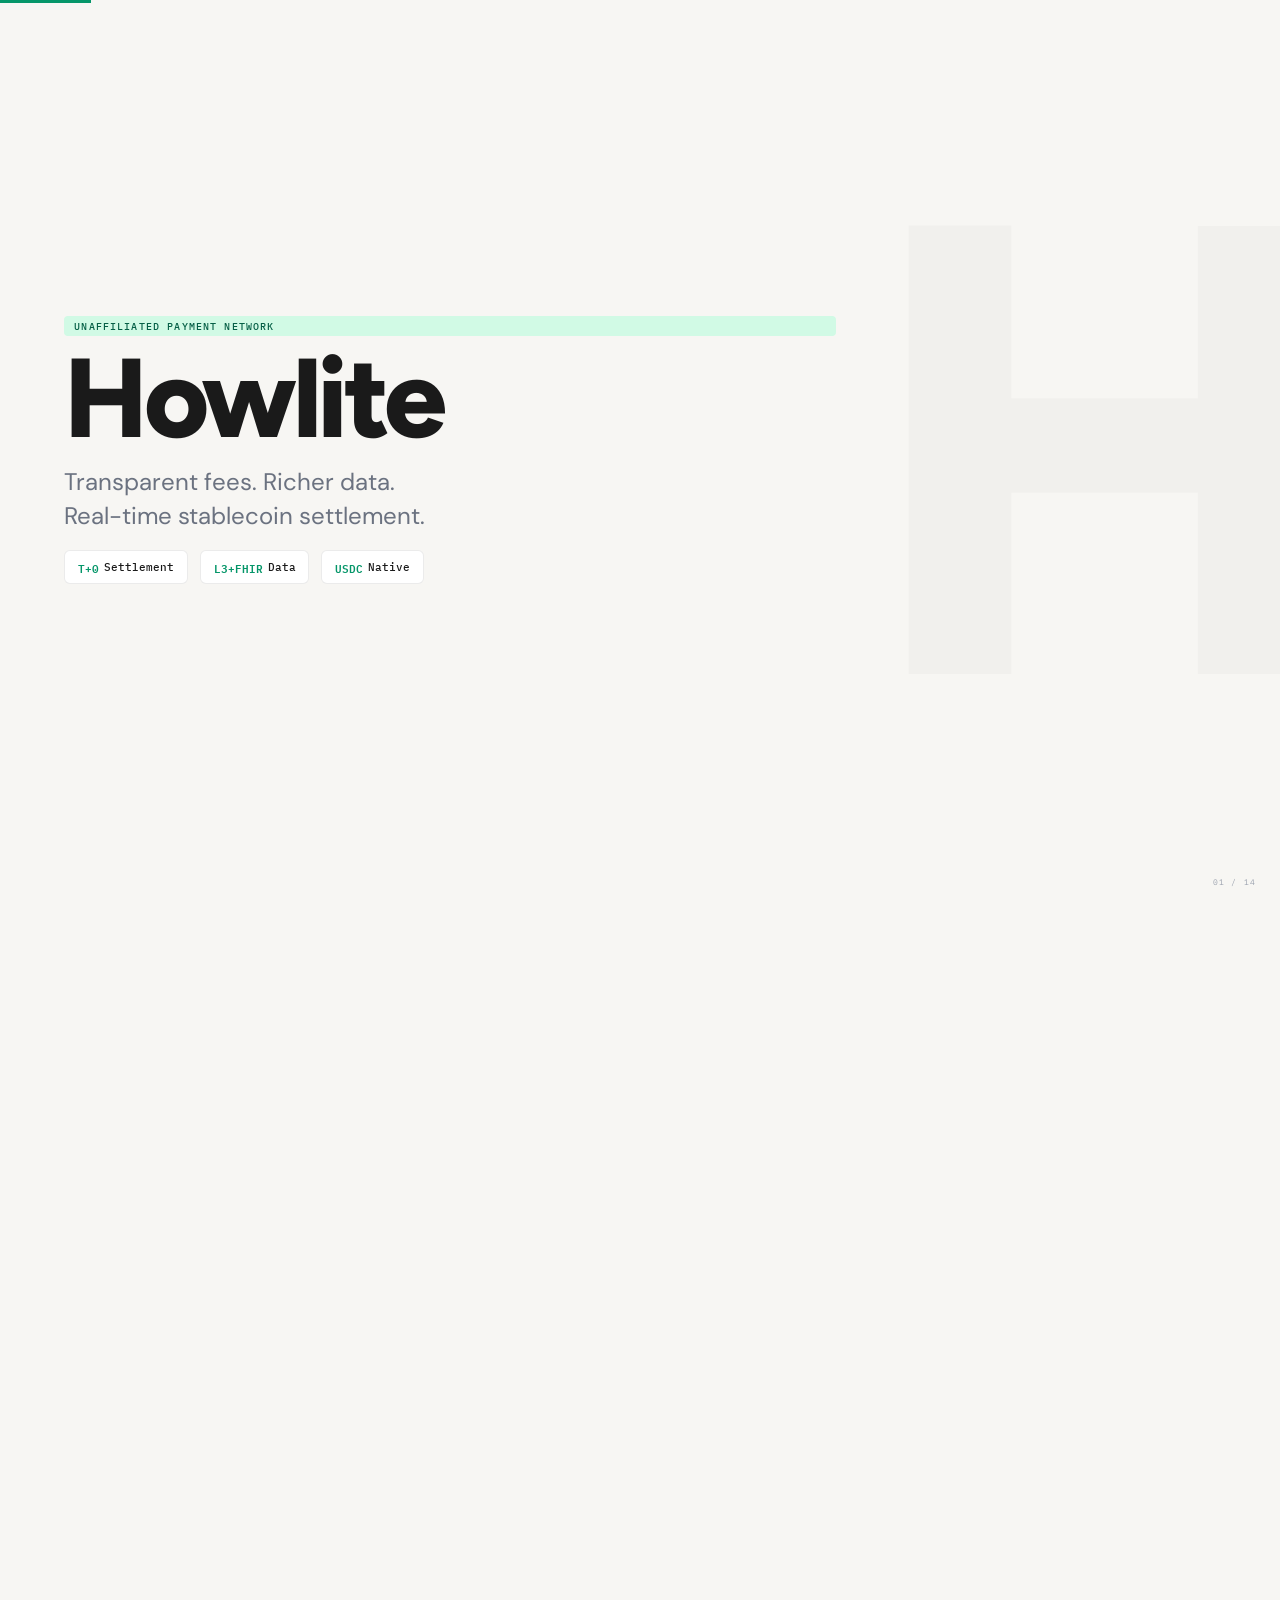
==== commit 5a39ef4d: "Switch headline font to Figtree Replace Syne (compressed/squished) with Figtree (open, friendly, cle" ====
--- a/index.html
+++ b/index.html
@@ -6,7 +6,7 @@
     <title>Howlite — The Unaffiliated Payment Network</title>
     <link rel="preconnect" href="https://fonts.googleapis.com">
     <link rel="preconnect" href="https://fonts.gstatic.com" crossorigin>
-    <link href="https://fonts.googleapis.com/css2?family=Syne:wght@700;800&family=DM+Sans:ital,opsz,wght@0,9..40,400;0,9..40,500;0,9..40,600;1,9..40,400&family=IBM+Plex+Mono:wght@400;500;600&display=swap" rel="stylesheet">
+    <link href="https://fonts.googleapis.com/css2?family=Figtree:wght@700;800&family=DM+Sans:ital,opsz,wght@0,9..40,400;0,9..40,500;0,9..40,600;1,9..40,400&family=IBM+Plex+Mono:wght@400;500;600&display=swap" rel="stylesheet">
     <link rel="stylesheet" href="https://cdnjs.cloudflare.com/ajax/libs/font-awesome/6.5.0/css/all.min.css">
 
     <style>
@@ -36,7 +36,7 @@
             --border: rgba(0,0,0,0.08);
             --border-dark: rgba(255,255,255,0.1);
 
-            --font-display: 'Syne', sans-serif;
+            --font-display: 'Figtree', sans-serif;
             --font-body: 'DM Sans', sans-serif;
             --font-mono: 'IBM Plex Mono', monospace;
 
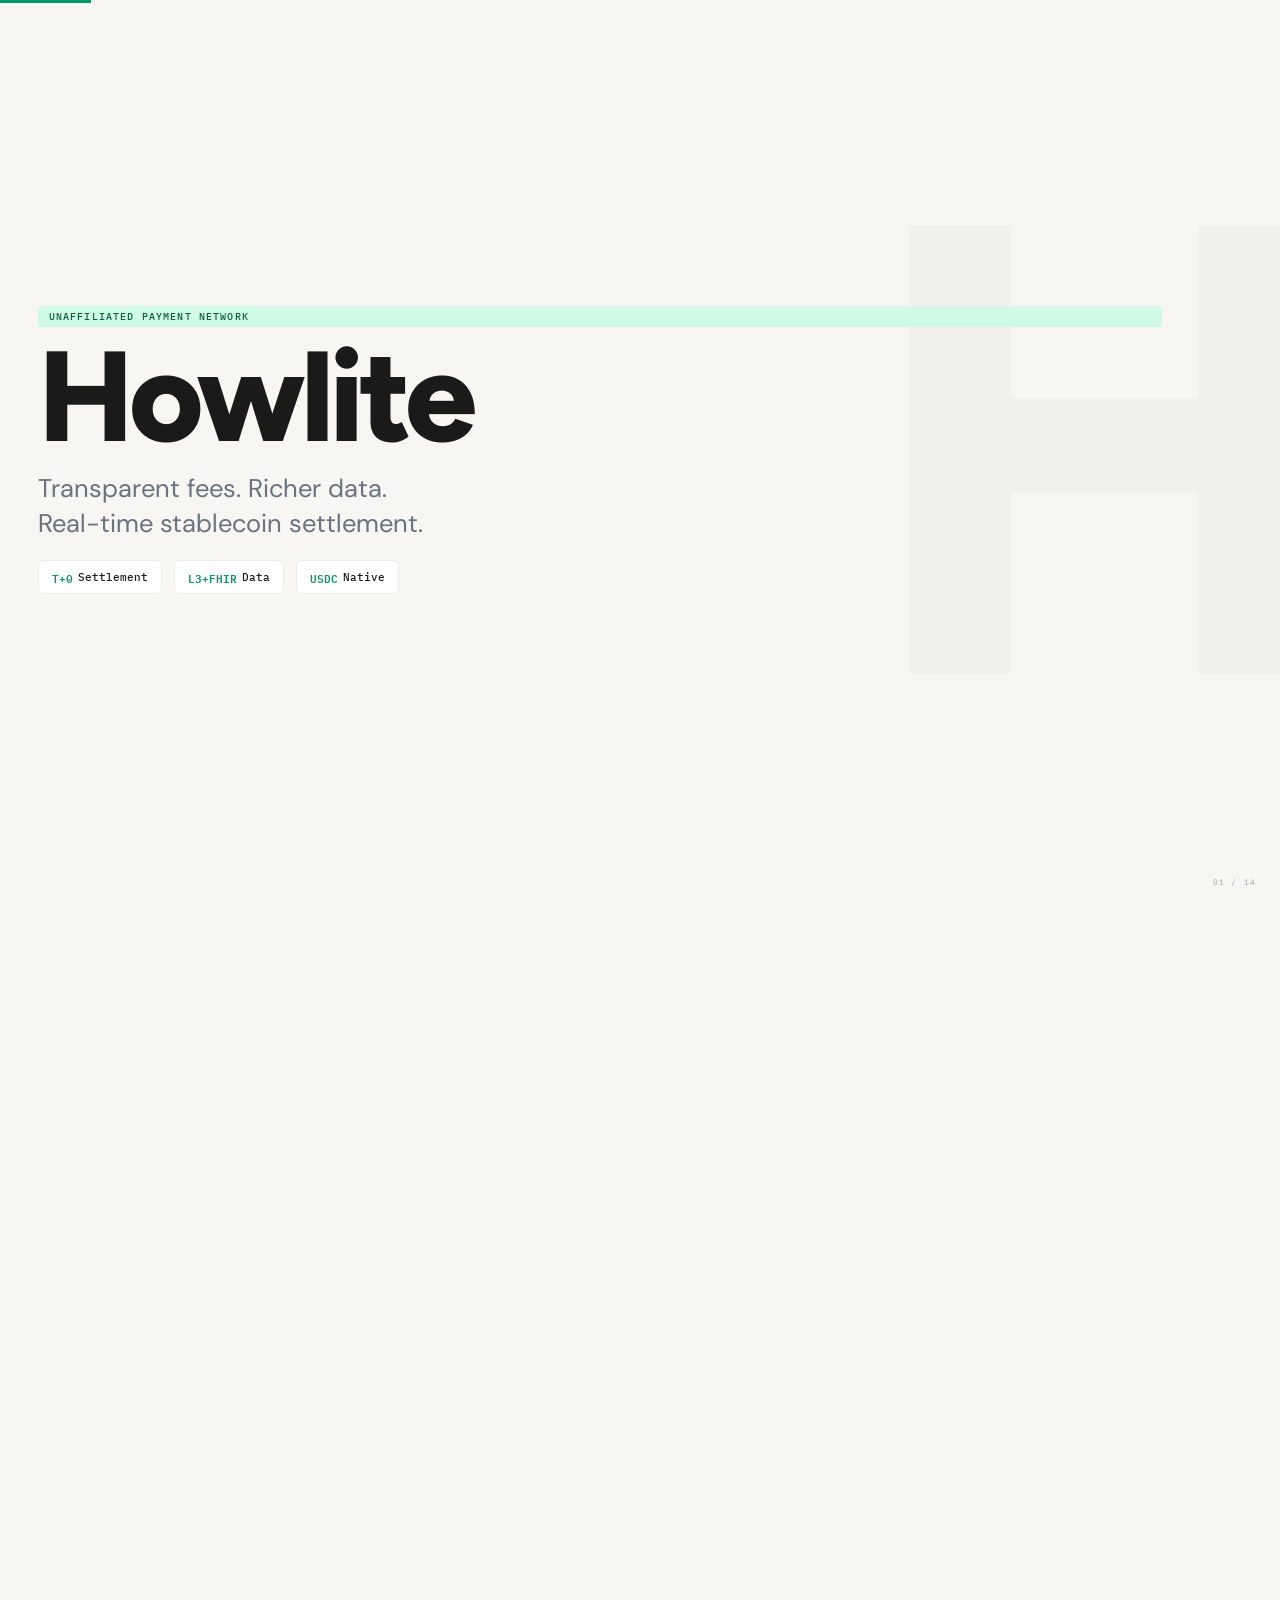
==== commit 4b6d43a1: "Expand content to fill more screen real estate - Reduce slide padding from 5vw/5rem to 3vw/2.5rem - " ====
--- a/index.html
+++ b/index.html
@@ -40,10 +40,10 @@
             --font-body: 'DM Sans', sans-serif;
             --font-mono: 'IBM Plex Mono', monospace;
 
-            --title-size: clamp(1.8rem, 5vw, 3.5rem);
-            --body-size: clamp(0.8rem, 1.3vw, 1.05rem);
-            --small-size: clamp(0.65rem, 0.9vw, 0.8rem);
-            --slide-padding: clamp(1.5rem, 5vw, 5rem);
+            --title-size: clamp(2rem, 5.5vw, 4rem);
+            --body-size: clamp(0.85rem, 1.5vw, 1.2rem);
+            --small-size: clamp(0.7rem, 1vw, 0.9rem);
+            --slide-padding: clamp(1rem, 3vw, 2.5rem);
             --ease: cubic-bezier(0.16, 1, 0.3, 1);
         }
 
@@ -203,7 +203,7 @@
            S1: HERO — Asymmetric, left-aligned
            =========================================== */
         #s1 .slide-inner {
-            max-width: min(90vw, 900px);
+            max-width: min(94vw, 1200px);
         }
 
         .hero-tag {
@@ -212,17 +212,17 @@
         }
 
         .hero-title {
-            font-size: clamp(3rem, 10vw, 7rem);
+            font-size: clamp(3.5rem, 11vw, 8rem);
             letter-spacing: -0.04em;
             line-height: 0.95;
             margin-bottom: clamp(0.5rem, 1.5vh, 1rem);
         }
 
         .hero-sub {
-            font-size: clamp(1rem, 2vw, 1.5rem);
+            font-size: clamp(1.1rem, 2.2vw, 1.6rem);
             color: var(--text-dim);
             font-weight: 400;
-            max-width: 500px;
+            max-width: 700px;
             line-height: 1.4;
             margin-bottom: clamp(1rem, 2vh, 1.5rem);
         }
@@ -275,7 +275,7 @@
         .impact-num {
             font-family: var(--font-display);
             font-weight: 800;
-            font-size: clamp(5rem, 18vw, 14rem);
+            font-size: clamp(5rem, 18vw, 15rem);
             line-height: 0.85;
             letter-spacing: -0.04em;
             background: linear-gradient(180deg, #fff 30%, rgba(255,255,255,0.35) 100%);
@@ -287,7 +287,7 @@
         .impact-sub {
             font-size: clamp(0.9rem, 1.8vw, 1.3rem);
             color: #9CA3AF;
-            max-width: 450px;
+            max-width: 650px;
         }
 
         .impact-stats {
@@ -314,7 +314,7 @@
            =========================================== */
         #s3 .slide-inner {
             gap: clamp(1rem, 2.5vh, 2rem);
-            max-width: min(90vw, 850px);
+            max-width: min(94vw, 1100px);
         }
 
         .fault-list {
@@ -373,7 +373,7 @@
         }
 
         .flow-diagram {
-            width: min(90vw, 900px);
+            width: min(94vw, 1200px);
             display: flex;
             flex-direction: column;
             gap: clamp(0.5rem, 1.5vh, 1.25rem);
@@ -610,7 +610,7 @@
         }
 
         .terminal {
-            width: min(90vw, 680px);
+            width: min(94vw, 900px);
             background: var(--bg-dark);
             border-radius: clamp(10px, 1.2vw, 14px);
             overflow: hidden;
@@ -765,7 +765,7 @@
             display: grid;
             grid-template-columns: repeat(4, 1fr);
             gap: clamp(0.5rem, 1vw, 0.75rem);
-            width: min(90vw, 750px);
+            width: min(94vw, 1100px);
         }
 
         @media (max-width: 640px) {
@@ -796,7 +796,7 @@
             display: flex; flex-wrap: wrap;
             gap: clamp(0.25rem, 0.5vw, 0.4rem);
             justify-content: center;
-            max-width: min(90vw, 600px);
+            max-width: min(94vw, 900px);
         }
 
         .council span {
@@ -816,7 +816,7 @@
         .market-num {
             font-family: var(--font-display);
             font-weight: 800;
-            font-size: clamp(5rem, 16vw, 12rem);
+            font-size: clamp(5rem, 18vw, 14rem);
             line-height: 0.85;
             color: #34D399;
             text-shadow: 0 0 80px rgba(52, 211, 153, 0.2);
@@ -1431,7 +1431,7 @@
         <div class="slide-inner stagger" style="align-items:center; text-align:center; gap:clamp(0.5rem,1.5vh,1.25rem);">
             <p class="reveal" style="font-family:var(--font-mono); font-size:var(--small-size); letter-spacing:0.15em; text-transform:uppercase; color:#6B7280;">The Market</p>
             <div class="market-num reveal">$200B+</div>
-            <p class="reveal" style="font-size:clamp(0.9rem,1.8vw,1.3rem); color:#9CA3AF; max-width:450px;">Annual HSA/FSA card payments.<br><em>First mover in stablecoin healthcare settlement.</em></p>
+            <p class="reveal" style="font-size:clamp(1rem,2vw,1.4rem); color:#9CA3AF; max-width:650px;">Annual HSA/FSA card payments.<br><em>First mover in stablecoin healthcare settlement.</em></p>
             <div class="market-stats reveal">
                 <div><div class="ms-val" style="color:#34D399;">70M+</div><div class="ms-label">Cardholders</div></div>
                 <div><div class="ms-val" style="color:#60A5FA;">12.5%</div><div class="ms-label">CAGR</div></div>
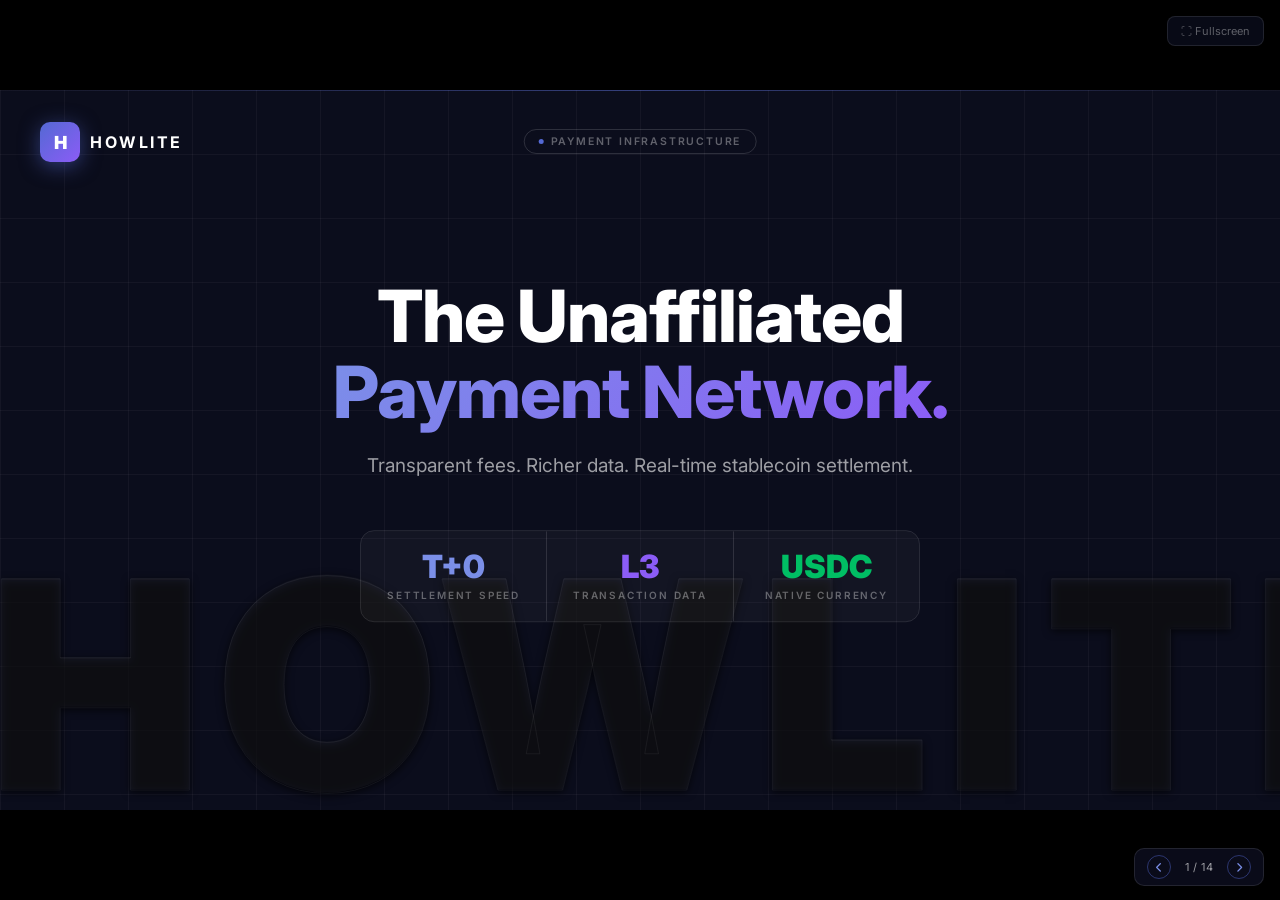
==== commit 9afb6b8f: "Broaden positioning from HSA/FSA-only to all Howlite-enabled cards S2 reframed as a TAM funnel ($5.3" ====
--- a/index.html
+++ b/index.html
@@ -1,1699 +1,839 @@
 <!DOCTYPE html>
 <html lang="en">
 <head>
-    <meta charset="UTF-8">
-    <meta name="viewport" content="width=device-width, initial-scale=1.0">
-    <title>Howlite — The Unaffiliated Payment Network</title>
-    <link rel="preconnect" href="https://fonts.googleapis.com">
-    <link rel="preconnect" href="https://fonts.gstatic.com" crossorigin>
-    <link href="https://fonts.googleapis.com/css2?family=Figtree:wght@700;800&family=DM+Sans:ital,opsz,wght@0,9..40,400;0,9..40,500;0,9..40,600;1,9..40,400&family=IBM+Plex+Mono:wght@400;500;600&display=swap" rel="stylesheet">
-    <link rel="stylesheet" href="https://cdnjs.cloudflare.com/ajax/libs/font-awesome/6.5.0/css/all.min.css">
-
-    <style>
-        /* ===========================================
-           THE TWO WORLDS — Light editorial theme
-           Warm paper base, dark impact sections,
-           typography-driven, varied layouts
-           =========================================== */
-        :root {
-            --bg: #F7F6F3;
-            --bg-dark: #111827;
-            --surface: #FFFFFF;
-            --text: #1A1A1A;
-            --text-dim: #6B7280;
-            --text-light: #9CA3AF;
-            --brand: #059669;
-            --brand-light: #D1FAE5;
-            --brand-dark: #065F46;
-            --danger: #DC2626;
-            --danger-light: #FEE2E2;
-            --blue: #2563EB;
-            --blue-light: #DBEAFE;
-            --purple: #7C3AED;
-            --purple-light: #EDE9FE;
-            --amber: #D97706;
-            --amber-light: #FEF3C7;
-            --border: rgba(0,0,0,0.08);
-            --border-dark: rgba(255,255,255,0.1);
-
-            --font-display: 'Figtree', sans-serif;
-            --font-body: 'DM Sans', sans-serif;
-            --font-mono: 'IBM Plex Mono', monospace;
-
-            --title-size: clamp(2rem, 5.5vw, 4rem);
-            --body-size: clamp(0.85rem, 1.5vw, 1.2rem);
-            --small-size: clamp(0.7rem, 1vw, 0.9rem);
-            --slide-padding: clamp(1rem, 3vw, 2.5rem);
-            --ease: cubic-bezier(0.16, 1, 0.3, 1);
-        }
-
-        * { margin: 0; padding: 0; box-sizing: border-box; }
-        html, body { height: 100%; overflow-x: hidden; }
-        html { scroll-snap-type: y mandatory; scroll-behavior: smooth; }
-
-        body {
-            font-family: var(--font-body);
-            background: var(--bg);
-            color: var(--text);
-            -webkit-font-smoothing: antialiased;
-        }
-
-        .slide {
-            width: 100vw;
-            height: 100vh;
-            height: 100dvh;
-            overflow: hidden;
-            scroll-snap-align: start;
-            display: flex;
-            flex-direction: column;
-            position: relative;
-            background: var(--bg);
-        }
-
-        .slide.dark {
-            background: var(--bg-dark);
-            color: #F9FAFB;
-        }
-
-        .slide-inner {
-            flex: 1;
-            display: flex;
-            flex-direction: column;
-            justify-content: center;
-            max-height: 100%;
-            overflow: hidden;
-            padding: var(--slide-padding);
-            position: relative;
-            z-index: 1;
-        }
-
-        h1, h2, h3, .display {
-            font-family: var(--font-display);
-            font-weight: 800;
-            line-height: 1.1;
-            letter-spacing: -0.03em;
-        }
-
-        .mono { font-family: var(--font-mono); }
-
-        .tag {
-            display: inline-block;
-            font-family: var(--font-mono);
-            font-size: clamp(0.55rem, 0.75vw, 0.7rem);
-            font-weight: 500;
-            letter-spacing: 0.12em;
-            text-transform: uppercase;
-            padding: clamp(0.2rem, 0.3vw, 0.3rem) clamp(0.5rem, 0.8vw, 0.7rem);
-            border-radius: 4px;
-            margin-bottom: clamp(0.5rem, 1vh, 0.75rem);
-        }
-
-        /* --- Animations --- */
-        .reveal {
-            opacity: 0;
-            transform: translateY(clamp(12px, 2vh, 24px));
-            transition: opacity 0.7s var(--ease), transform 0.7s var(--ease);
-        }
-        .reveal-scale {
-            opacity: 0;
-            transform: scale(0.93);
-            transition: opacity 0.7s var(--ease), transform 0.7s var(--ease);
-        }
-        .slide.visible .reveal,
-        .slide.visible .reveal-scale {
-            opacity: 1;
-            transform: none;
-        }
-        .stagger > *:nth-child(1) { transition-delay: 0.05s; }
-        .stagger > *:nth-child(2) { transition-delay: 0.13s; }
-        .stagger > *:nth-child(3) { transition-delay: 0.21s; }
-        .stagger > *:nth-child(4) { transition-delay: 0.29s; }
-        .stagger > *:nth-child(5) { transition-delay: 0.37s; }
-        .stagger > *:nth-child(6) { transition-delay: 0.45s; }
-        .stagger > *:nth-child(7) { transition-delay: 0.53s; }
-
-        /* --- Responsive --- */
-        @media (max-height: 700px) {
-            :root {
-                --slide-padding: clamp(1rem, 3vw, 2.5rem);
-                --title-size: clamp(1.4rem, 4vw, 2.5rem);
-            }
-        }
-        @media (max-height: 550px) {
-            :root {
-                --slide-padding: clamp(0.75rem, 2vw, 1.5rem);
-                --title-size: clamp(1.1rem, 3.5vw, 2rem);
-                --body-size: clamp(0.7rem, 1vw, 0.9rem);
-            }
-            .nav-dots { display: none; }
-        }
-        @media (max-width: 640px) {
-            :root { --title-size: clamp(1.4rem, 7vw, 2.5rem); }
-        }
-        @media (prefers-reduced-motion: reduce) {
-            *, *::before, *::after {
-                animation-duration: 0.01ms !important;
-                transition-duration: 0.2s !important;
-            }
-            html { scroll-behavior: auto; }
-        }
-
-        /* --- Progress Bar --- */
-        .progress-bar {
-            position: fixed; top: 0; left: 0; height: 3px;
-            background: var(--brand);
-            z-index: 1000;
-            transition: width 0.3s var(--ease);
-        }
-
-        /* --- Nav Dots --- */
-        .nav-dots {
-            position: fixed; right: clamp(10px, 1.5vw, 20px);
-            top: 50%; transform: translateY(-50%);
-            display: flex; flex-direction: column;
-            gap: clamp(5px, 0.7vh, 8px); z-index: 100;
-        }
-        .nav-dot {
-            width: clamp(7px, 0.6vw, 9px); height: clamp(7px, 0.6vw, 9px);
-            border-radius: 50%; border: 2px solid var(--text-light);
-            background: transparent; cursor: pointer; padding: 0;
-            transition: all 0.3s ease;
-        }
-        .nav-dot.active {
-            background: var(--brand); border-color: var(--brand);
-            transform: scale(1.3);
-        }
-        .nav-dot.dark-ctx { border-color: rgba(255,255,255,0.3); }
-        .nav-dot.dark-ctx.active { border-color: #34D399; background: #34D399; }
-
-        /* --- Slide Num --- */
-        .snum {
-            position: absolute;
-            bottom: clamp(0.5rem, 1vw, 1rem);
-            right: clamp(1rem, 2vw, 1.5rem);
-            font-family: var(--font-mono);
-            font-size: clamp(0.5rem, 0.6vw, 0.6rem);
-            color: var(--text-light);
-            letter-spacing: 0.15em;
-            z-index: 1;
-        }
-        .dark .snum { color: rgba(255,255,255,0.2); }
-
-        /* ===========================================
-           S1: HERO — Asymmetric, left-aligned
-           =========================================== */
-        #s1 .slide-inner {
-            max-width: min(94vw, 1200px);
-        }
-
-        .hero-tag {
-            background: var(--brand-light);
-            color: var(--brand-dark);
-        }
-
-        .hero-title {
-            font-size: clamp(3.5rem, 11vw, 8rem);
-            letter-spacing: -0.04em;
-            line-height: 0.95;
-            margin-bottom: clamp(0.5rem, 1.5vh, 1rem);
-        }
-
-        .hero-sub {
-            font-size: clamp(1.1rem, 2.2vw, 1.6rem);
-            color: var(--text-dim);
-            font-weight: 400;
-            max-width: 700px;
-            line-height: 1.4;
-            margin-bottom: clamp(1rem, 2vh, 1.5rem);
-        }
-
-        .hero-pills {
-            display: flex; gap: clamp(0.4rem, 1vw, 0.75rem);
-            flex-wrap: wrap;
-        }
-
-        .hero-pill {
-            display: flex; align-items: center;
-            gap: clamp(0.25rem, 0.4vw, 0.35rem);
-            padding: clamp(0.3rem, 0.5vw, 0.4rem) clamp(0.6rem, 1vw, 0.8rem);
-            background: var(--surface);
-            border: 1px solid var(--border);
-            border-radius: 6px;
-            font-family: var(--font-mono);
-            font-size: clamp(0.6rem, 0.85vw, 0.75rem);
-            font-weight: 500;
-        }
-
-        .hero-pill .val {
-            color: var(--brand);
-            font-weight: 600;
-        }
-
-        /* Decorative H watermark */
-        #s1::after {
-            content: 'H';
-            position: absolute;
-            right: -5vw; top: 50%;
-            transform: translateY(-50%);
-            font-family: var(--font-display);
-            font-weight: 800;
-            font-size: clamp(20rem, 50vw, 45rem);
-            color: rgba(0,0,0,0.025);
-            pointer-events: none;
-            line-height: 1;
-        }
-
-        /* ===========================================
-           S2: IMPACT — $1 Trillion (dark)
-           =========================================== */
-        #s2 .slide-inner {
-            align-items: center;
-            text-align: center;
-            gap: clamp(0.5rem, 1.5vh, 1.25rem);
-        }
-
-        .impact-num {
-            font-family: var(--font-display);
-            font-weight: 800;
-            font-size: clamp(5rem, 18vw, 15rem);
-            line-height: 0.85;
-            letter-spacing: -0.04em;
-            background: linear-gradient(180deg, #fff 30%, rgba(255,255,255,0.35) 100%);
-            -webkit-background-clip: text;
-            -webkit-text-fill-color: transparent;
-            background-clip: text;
-        }
-
-        .impact-sub {
-            font-size: clamp(0.9rem, 1.8vw, 1.3rem);
-            color: #9CA3AF;
-            max-width: 650px;
-        }
-
-        .impact-stats {
-            display: flex;
-            gap: clamp(1.5rem, 4vw, 3.5rem);
-            margin-top: clamp(0.5rem, 1vh, 0.75rem);
-        }
-
-        .impact-stat-val {
-            font-family: var(--font-mono);
-            font-weight: 600;
-            font-size: clamp(0.9rem, 1.5vw, 1.15rem);
-            color: #F87171;
-        }
-
-        .impact-stat-label {
-            font-size: clamp(0.55rem, 0.75vw, 0.65rem);
-            color: #6B7280;
-            margin-top: 2px;
-        }
-
-        /* ===========================================
-           S3: FAULT LINES — List format, not cards
-           =========================================== */
-        #s3 .slide-inner {
-            gap: clamp(1rem, 2.5vh, 2rem);
-            max-width: min(94vw, 1100px);
-        }
-
-        .fault-list {
-            display: flex;
-            flex-direction: column;
-            gap: clamp(0.3rem, 0.6vh, 0.5rem);
-        }
-
-        .fault-row {
-            display: flex;
-            align-items: baseline;
-            gap: clamp(1rem, 2.5vw, 2rem);
-            padding: clamp(0.6rem, 1.2vh, 0.9rem) 0;
-            border-bottom: 1px solid var(--border);
-        }
-
-        .fault-row:last-child { border-bottom: none; }
-
-        .fault-num {
-            font-family: var(--font-display);
-            font-weight: 800;
-            font-size: clamp(1.8rem, 4vw, 3rem);
-            color: var(--danger);
-            min-width: clamp(80px, 12vw, 130px);
-            text-align: right;
-            line-height: 1;
-        }
-
-        .fault-body h3 {
-            font-family: var(--font-body);
-            font-weight: 600;
-            font-size: clamp(0.85rem, 1.3vw, 1.05rem);
-            margin-bottom: 2px;
-        }
-
-        .fault-body p {
-            font-size: var(--small-size);
-            color: var(--text-dim);
-            line-height: 1.4;
-        }
-
-        /* ===========================================
-           S4: THE FLOW — Star comparison slide (dark)
-           Animated forking path diagram
-           =========================================== */
-        .flow-slide {
-            background:
-                radial-gradient(ellipse at 30% 40%, rgba(5, 150, 105, 0.08) 0%, transparent 50%),
-                radial-gradient(ellipse at 70% 60%, rgba(220, 38, 38, 0.06) 0%, transparent 50%),
-                var(--bg-dark);
-        }
-
-        #s4 .slide-inner {
-            gap: clamp(0.75rem, 2vh, 1.5rem);
-            align-items: center;
-        }
-
-        .flow-diagram {
-            width: min(94vw, 1200px);
-            display: flex;
-            flex-direction: column;
-            gap: clamp(0.5rem, 1.5vh, 1.25rem);
-        }
-
-        .flow-path-section {
-            position: relative;
-        }
-
-        .flow-path-label {
-            font-family: var(--font-mono);
-            font-size: clamp(0.55rem, 0.75vw, 0.65rem);
-            letter-spacing: 0.15em;
-            text-transform: uppercase;
-            margin-bottom: clamp(0.3rem, 0.6vh, 0.5rem);
-            display: flex;
-            align-items: center;
-            gap: clamp(0.3rem, 0.5vw, 0.4rem);
-        }
-
-        .flow-path-label .badge {
-            padding: clamp(0.1rem, 0.2vw, 0.15rem) clamp(0.3rem, 0.5vw, 0.4rem);
-            border-radius: 3px;
-            font-size: clamp(0.45rem, 0.6vw, 0.5rem);
-        }
-
-        .flow-nodes {
-            display: flex;
-            align-items: center;
-            gap: 0;
-        }
-
-        .flow-node {
-            padding: clamp(0.3rem, 0.6vw, 0.5rem) clamp(0.5rem, 1vw, 0.8rem);
-            border-radius: 6px;
-            font-family: var(--font-mono);
-            font-size: clamp(0.5rem, 0.75vw, 0.65rem);
-            font-weight: 600;
-            letter-spacing: 0.05em;
-            text-transform: uppercase;
-            white-space: nowrap;
-            position: relative;
-            opacity: 0;
-            transform: scale(0.8);
-            transition: opacity 0.4s var(--ease), transform 0.4s var(--ease);
-        }
-
-        .flow-connector {
-            width: clamp(16px, 3vw, 32px);
-            height: 2px;
-            position: relative;
-            flex-shrink: 0;
-        }
-
-        .flow-connector::after {
-            content: '';
-            position: absolute;
-            left: 0; top: 0;
-            width: 0; height: 100%;
-            transition: width 0.3s var(--ease);
-        }
-
-        /* Howlite path styles */
-        .howlite-section .flow-node {
-            background: rgba(5, 150, 105, 0.15);
-            color: #34D399;
-            border: 1px solid rgba(52, 211, 153, 0.3);
-        }
-        .howlite-section .flow-connector::after { background: rgba(52, 211, 153, 0.4); }
-        .howlite-section .flow-path-label { color: #34D399; }
-        .howlite-section .badge { background: rgba(52, 211, 153, 0.15); color: #34D399; }
-
-        /* Legacy path styles */
-        .legacy-section .flow-node {
-            background: rgba(220, 38, 38, 0.12);
-            color: #F87171;
-            border: 1px solid rgba(248, 113, 113, 0.25);
-        }
-        .legacy-section .flow-connector::after { background: rgba(248, 113, 113, 0.3); }
-        .legacy-section .flow-path-label { color: #F87171; }
-        .legacy-section .badge { background: rgba(248, 113, 113, 0.12); color: #F87171; }
-
-        /* Animate when visible */
-        .slide.visible .flow-node {
-            opacity: 1;
-            transform: scale(1);
-        }
-        .slide.visible .flow-connector::after {
-            width: 100%;
-        }
-
-        /* Stagger the howlite path (fast) */
-        .howlite-section .flow-node:nth-child(1) { transition-delay: 0.2s; }
-        .howlite-section .flow-connector:nth-child(2)::after { transition-delay: 0.35s; }
-        .howlite-section .flow-node:nth-child(3) { transition-delay: 0.5s; }
-        .howlite-section .flow-connector:nth-child(4)::after { transition-delay: 0.65s; }
-        .howlite-section .flow-node:nth-child(5) { transition-delay: 0.8s; }
-        .howlite-section .flow-connector:nth-child(6)::after { transition-delay: 0.95s; }
-        .howlite-section .flow-node:nth-child(7) { transition-delay: 1.1s; }
-
-        /* Stagger the legacy path (slower) */
-        .legacy-section .flow-node:nth-child(1) { transition-delay: 0.3s; }
-        .legacy-section .flow-connector:nth-child(2)::after { transition-delay: 0.5s; }
-        .legacy-section .flow-node:nth-child(3) { transition-delay: 0.7s; }
-        .legacy-section .flow-connector:nth-child(4)::after { transition-delay: 0.9s; }
-        .legacy-section .flow-node:nth-child(5) { transition-delay: 1.1s; }
-        .legacy-section .flow-connector:nth-child(6)::after { transition-delay: 1.3s; }
-        .legacy-section .flow-node:nth-child(7) { transition-delay: 1.5s; }
-        .legacy-section .flow-connector:nth-child(8)::after { transition-delay: 1.7s; }
-        .legacy-section .flow-node:nth-child(9) { transition-delay: 1.9s; }
-        .legacy-section .flow-connector:nth-child(10)::after { transition-delay: 2.1s; }
-        .legacy-section .flow-node:nth-child(11) { transition-delay: 2.3s; }
-        .legacy-section .flow-connector:nth-child(12)::after { transition-delay: 2.5s; }
-        .legacy-section .flow-node:nth-child(13) { transition-delay: 2.7s; }
-
-        .flow-outcomes {
-            display: grid;
-            grid-template-columns: 1fr 1fr;
-            gap: clamp(0.5rem, 1.5vw, 1.25rem);
-            margin-top: clamp(0.25rem, 0.5vh, 0.4rem);
-            opacity: 0;
-            transition: opacity 0.6s var(--ease);
-            transition-delay: 1.5s;
-        }
-
-        .slide.visible .flow-outcomes { opacity: 1; }
-
-        .flow-outcome {
-            display: grid;
-            grid-template-columns: repeat(2, 1fr);
-            gap: clamp(0.3rem, 0.6vw, 0.5rem);
-            padding: clamp(0.4rem, 0.8vw, 0.6rem);
-            border-radius: 8px;
-        }
-
-        .flow-outcome.good {
-            background: rgba(52, 211, 153, 0.06);
-            border: 1px solid rgba(52, 211, 153, 0.15);
-        }
-
-        .flow-outcome.bad {
-            background: rgba(248, 113, 113, 0.06);
-            border: 1px solid rgba(248, 113, 113, 0.12);
-        }
-
-        .fo-item-val {
-            font-family: var(--font-mono);
-            font-weight: 600;
-            font-size: clamp(0.65rem, 0.95vw, 0.8rem);
-        }
-
-        .fo-item-label {
-            font-size: clamp(0.5rem, 0.7vw, 0.6rem);
-            opacity: 0.5;
-        }
-
-        .good .fo-item-val { color: #34D399; }
-        .bad .fo-item-val { color: #F87171; }
-
-        /* ===========================================
-           S5: SOLUTION — 3 horizontal pillars
-           =========================================== */
-        #s5 .slide-inner {
-            gap: clamp(1rem, 2.5vh, 2rem);
-        }
-
-        .solution-grid {
-            display: grid;
-            grid-template-columns: repeat(3, 1fr);
-            gap: clamp(0.75rem, 1.5vw, 1.25rem);
-        }
-
-        @media (max-width: 700px) {
-            .solution-grid { grid-template-columns: 1fr; }
-        }
-
-        .sol-card {
-            padding: clamp(1rem, 2vw, 1.5rem);
-            border-radius: clamp(10px, 1.2vw, 14px);
-            border: 1px solid var(--border);
-            background: var(--surface);
-            transition: transform 0.3s ease, box-shadow 0.3s ease;
-        }
-
-        .sol-card:hover {
-            transform: translateY(-3px);
-            box-shadow: 0 8px 30px rgba(0,0,0,0.06);
-        }
-
-        .sol-num {
-            font-family: var(--font-display);
-            font-weight: 800;
-            font-size: clamp(2.5rem, 5vw, 3.5rem);
-            opacity: 0.07;
-            line-height: 1;
-            margin-bottom: clamp(-0.5rem, -0.5vh, -0.3rem);
-        }
-
-        .sol-icon {
-            font-size: clamp(1.2rem, 2vw, 1.6rem);
-            margin-bottom: clamp(0.3rem, 0.5vh, 0.4rem);
-        }
-
-        .sol-title {
-            font-family: var(--font-mono);
-            font-size: clamp(0.6rem, 0.85vw, 0.75rem);
-            font-weight: 600;
-            letter-spacing: 0.12em;
-            text-transform: uppercase;
-            margin-bottom: clamp(0.25rem, 0.4vh, 0.35rem);
-        }
-
-        .sol-text {
-            font-size: var(--small-size);
-            color: var(--text-dim);
-            line-height: 1.5;
-            margin-bottom: clamp(0.3rem, 0.5vh, 0.4rem);
-        }
-
-        .sol-highlight {
-            font-family: var(--font-mono);
-            font-weight: 600;
-            font-size: clamp(0.6rem, 0.85vw, 0.75rem);
-            padding-top: clamp(0.3rem, 0.5vh, 0.4rem);
-            border-top: 1px solid var(--border);
-        }
-
-        /* ===========================================
-           S6: INTELLIGENCE — Terminal (light bg)
-           =========================================== */
-        #s6 .slide-inner {
-            gap: clamp(0.75rem, 2vh, 1.5rem);
-            align-items: center;
-        }
-
-        .terminal {
-            width: min(94vw, 900px);
-            background: var(--bg-dark);
-            border-radius: clamp(10px, 1.2vw, 14px);
-            overflow: hidden;
-            box-shadow: 0 20px 60px rgba(0,0,0,0.15);
-        }
-
-        .terminal-bar {
-            display: flex; align-items: center; gap: 6px;
-            padding: clamp(0.35rem, 0.6vw, 0.5rem) clamp(0.6rem, 1vw, 0.8rem);
-            background: rgba(255,255,255,0.05);
-        }
-
-        .terminal-dot {
-            width: clamp(7px, 0.7vw, 9px);
-            height: clamp(7px, 0.7vw, 9px);
-            border-radius: 50%;
-        }
-
-        .terminal-title {
-            font-family: var(--font-mono);
-            font-size: clamp(0.5rem, 0.7vw, 0.6rem);
-            color: rgba(255,255,255,0.4);
-            margin-left: 6px;
-        }
-
-        .terminal-body {
-            padding: clamp(0.6rem, 1.2vw, 1rem);
-            font-family: var(--font-mono);
-            font-size: clamp(0.55rem, 0.8vw, 0.7rem);
-            line-height: 1.9;
-            color: #D1D5DB;
-        }
-
-        .t-line {
-            display: flex;
-            gap: clamp(0.5rem, 1vw, 0.75rem);
-        }
-
-        .t-key {
-            color: #6B7280;
-            min-width: clamp(80px, 11vw, 120px);
-            text-align: right;
-        }
-
-        .t-val { color: #E5E7EB; }
-        .t-val.green { color: #34D399; }
-        .t-val.blue { color: #60A5FA; }
-        .t-val.amber { color: #FBBF24; }
-
-        .t-divider {
-            border: none;
-            border-top: 1px solid rgba(255,255,255,0.06);
-            margin: clamp(0.2rem, 0.4vh, 0.3rem) 0;
-        }
-
-        /* ===========================================
-           S7: THE YIELD — Featured metric + 3 supporting
-           =========================================== */
-        #s7 .slide-inner {
-            gap: clamp(1rem, 2.5vh, 2rem);
-        }
-
-        .yield-layout {
-            display: grid;
-            grid-template-columns: 1.2fr 1fr;
-            gap: clamp(0.75rem, 1.5vw, 1.25rem);
-        }
-
-        @media (max-width: 700px) {
-            .yield-layout { grid-template-columns: 1fr; }
-        }
-
-        .yield-featured {
-            background: var(--brand);
-            color: white;
-            border-radius: clamp(10px, 1.2vw, 14px);
-            padding: clamp(1rem, 2.5vw, 2rem);
-            display: flex;
-            flex-direction: column;
-            justify-content: center;
-        }
-
-        .yield-featured-val {
-            font-family: var(--font-display);
-            font-weight: 800;
-            font-size: clamp(3.5rem, 8vw, 6rem);
-            line-height: 0.9;
-        }
-
-        .yield-featured-label {
-            font-family: var(--font-mono);
-            font-size: clamp(0.6rem, 0.85vw, 0.75rem);
-            letter-spacing: 0.12em;
-            text-transform: uppercase;
-            opacity: 0.8;
-            margin-top: clamp(0.3rem, 0.5vh, 0.4rem);
-        }
-
-        .yield-featured-desc {
-            font-size: var(--small-size);
-            opacity: 0.7;
-            margin-top: clamp(0.15rem, 0.3vh, 0.25rem);
-        }
-
-        .yield-supporting {
-            display: flex;
-            flex-direction: column;
-            gap: clamp(0.5rem, 1vw, 0.75rem);
-        }
-
-        .yield-item {
-            background: var(--surface);
-            border: 1px solid var(--border);
-            border-radius: clamp(8px, 1vw, 12px);
-            padding: clamp(0.6rem, 1.2vw, 1rem);
-            flex: 1;
-            display: flex;
-            align-items: center;
-            gap: clamp(0.5rem, 1vw, 0.75rem);
-        }
-
-        .yield-item-val {
-            font-family: var(--font-display);
-            font-weight: 800;
-            font-size: clamp(1.3rem, 2.5vw, 1.8rem);
-            min-width: clamp(50px, 7vw, 70px);
-        }
-
-        .yield-item-text h4 {
-            font-family: var(--font-mono);
-            font-size: clamp(0.55rem, 0.75vw, 0.65rem);
-            font-weight: 600;
-            letter-spacing: 0.1em;
-            text-transform: uppercase;
-        }
-
-        .yield-item-text p {
-            font-size: clamp(0.55rem, 0.8vw, 0.68rem);
-            color: var(--text-dim);
-        }
-
-        /* ===========================================
-           S8: LEDGER — Hedera
-           =========================================== */
-        #s8 .slide-inner {
-            gap: clamp(1rem, 2.5vh, 2rem);
-            align-items: center;
-            text-align: center;
-        }
-
-        .ledger-grid {
-            display: grid;
-            grid-template-columns: repeat(4, 1fr);
-            gap: clamp(0.5rem, 1vw, 0.75rem);
-            width: min(94vw, 1100px);
-        }
-
-        @media (max-width: 640px) {
-            .ledger-grid { grid-template-columns: repeat(2, 1fr); }
-        }
-
-        .ledger-cell {
-            background: rgba(255,255,255,0.05);
-            border: 1px solid var(--border-dark);
-            border-radius: 8px;
-            padding: clamp(0.5rem, 1vw, 0.75rem);
-        }
-
-        .ledger-val {
-            font-family: var(--font-mono);
-            font-weight: 600;
-            font-size: clamp(1rem, 2vw, 1.4rem);
-            color: #60A5FA;
-        }
-
-        .ledger-label {
-            font-size: clamp(0.5rem, 0.7vw, 0.6rem);
-            color: rgba(255,255,255,0.4);
-            margin-top: 2px;
-        }
-
-        .council {
-            display: flex; flex-wrap: wrap;
-            gap: clamp(0.25rem, 0.5vw, 0.4rem);
-            justify-content: center;
-            max-width: min(94vw, 900px);
-        }
-
-        .council span {
-            font-family: var(--font-mono);
-            font-size: clamp(0.5rem, 0.7vw, 0.6rem);
-            padding: clamp(0.1rem, 0.2vw, 0.15rem) clamp(0.35rem, 0.6vw, 0.5rem);
-            border: 1px solid var(--border-dark);
-            border-radius: 4px;
-            color: rgba(255,255,255,0.5);
-            letter-spacing: 0.08em;
-            text-transform: uppercase;
-        }
-
-        /* ===========================================
-           S9: MARKET — $200B+ impact (dark)
-           =========================================== */
-        .market-num {
-            font-family: var(--font-display);
-            font-weight: 800;
-            font-size: clamp(5rem, 18vw, 14rem);
-            line-height: 0.85;
-            color: #34D399;
-            text-shadow: 0 0 80px rgba(52, 211, 153, 0.2);
-        }
-
-        .market-stats {
-            display: flex;
-            gap: clamp(1.5rem, 4vw, 3.5rem);
-            margin-top: clamp(0.5rem, 1vh, 0.75rem);
-        }
-
-        .ms-val {
-            font-family: var(--font-mono);
-            font-weight: 600;
-            font-size: clamp(0.85rem, 1.4vw, 1.1rem);
-        }
-
-        .ms-label {
-            font-size: clamp(0.5rem, 0.7vw, 0.6rem);
-            color: #6B7280;
-            margin-top: 2px;
-        }
-
-        /* ===========================================
-           S10: MOMENTUM — Regulatory (light)
-           =========================================== */
-        #s10 .slide-inner {
-            gap: clamp(1rem, 2.5vh, 2rem);
-        }
-
-        .reg-cards {
-            display: grid;
-            grid-template-columns: repeat(3, 1fr);
-            gap: clamp(0.5rem, 1.2vw, 1rem);
-        }
-
-        @media (max-width: 700px) {
-            .reg-cards { grid-template-columns: 1fr; }
-        }
-
-        .reg-card {
-            background: var(--surface);
-            border: 1px solid var(--border);
-            border-radius: clamp(10px, 1.2vw, 14px);
-            padding: clamp(0.75rem, 1.5vw, 1.25rem);
-            border-left: 3px solid transparent;
-            transition: transform 0.3s ease;
-        }
-
-        .reg-card:hover { transform: translateY(-2px); }
-        .reg-card.rc-green { border-left-color: var(--brand); }
-        .reg-card.rc-blue { border-left-color: var(--blue); }
-        .reg-card.rc-purple { border-left-color: var(--purple); }
-
-        .reg-badge {
-            display: inline-block;
-            font-family: var(--font-mono);
-            font-size: clamp(0.45rem, 0.6vw, 0.52rem);
-            font-weight: 600;
-            letter-spacing: 0.1em;
-            text-transform: uppercase;
-            padding: clamp(0.1rem, 0.2vw, 0.15rem) clamp(0.3rem, 0.5vw, 0.4rem);
-            border-radius: 3px;
-            margin-bottom: clamp(0.25rem, 0.4vh, 0.35rem);
-        }
-
-        .rb-green { background: var(--brand-light); color: var(--brand-dark); }
-        .rb-blue { background: var(--blue-light); color: var(--blue); }
-        .rb-purple { background: var(--purple-light); color: var(--purple); }
-
-        .reg-card h3 {
-            font-family: var(--font-display);
-            font-weight: 800;
-            font-size: clamp(0.9rem, 1.4vw, 1.15rem);
-            margin-bottom: clamp(0.15rem, 0.3vh, 0.25rem);
-        }
-
-        .reg-card p {
-            font-size: clamp(0.6rem, 0.9vw, 0.76rem);
-            color: var(--text-dim);
-            line-height: 1.5;
-        }
-
-        /* ===========================================
-           S11: BENEFITS — Split columns
-           =========================================== */
-        #s11 .slide-inner {
-            gap: clamp(0.75rem, 2vh, 1.5rem);
-        }
-
-        .benefits-split {
-            display: grid;
-            grid-template-columns: 1fr 1fr;
-            gap: clamp(0.75rem, 1.5vw, 1.25rem);
-        }
-
-        @media (max-width: 700px) {
-            .benefits-split { grid-template-columns: 1fr; }
-        }
-
-        .ben-col {
-            background: var(--surface);
-            border: 1px solid var(--border);
-            border-radius: clamp(10px, 1.2vw, 14px);
-            padding: clamp(0.75rem, 1.5vw, 1.25rem);
-        }
-
-        .ben-header {
-            font-family: var(--font-mono);
-            font-size: clamp(0.55rem, 0.75vw, 0.65rem);
-            font-weight: 600;
-            letter-spacing: 0.12em;
-            text-transform: uppercase;
-            padding-bottom: clamp(0.35rem, 0.6vh, 0.5rem);
-            margin-bottom: clamp(0.35rem, 0.6vh, 0.5rem);
-            border-bottom: 1px solid var(--border);
-            display: flex; align-items: center;
-            gap: clamp(0.25rem, 0.4vw, 0.35rem);
-        }
-
-        .ben-item {
-            display: flex; align-items: center;
-            gap: clamp(0.35rem, 0.6vw, 0.5rem);
-            padding: clamp(0.25rem, 0.4vh, 0.35rem) 0;
-            font-size: clamp(0.65rem, 0.95vw, 0.8rem);
-            color: var(--text-dim);
-        }
-
-        .ben-item i {
-            font-size: clamp(0.55rem, 0.7vw, 0.62rem);
-            width: clamp(14px, 1.5vw, 18px);
-            text-align: center;
-        }
-
-        /* ===========================================
-           S12: TEAM — Editorial layout
-           =========================================== */
-        #s12 .slide-inner {
-            gap: clamp(0.75rem, 2vh, 1.5rem);
-        }
-
-        .team-row {
-            display: grid;
-            grid-template-columns: repeat(4, 1fr);
-            gap: clamp(0.5rem, 1.2vw, 1rem);
-        }
-
-        @media (max-width: 700px) {
-            .team-row { grid-template-columns: repeat(2, 1fr); }
-        }
-
-        .team-member {
-            text-align: center;
-            padding: clamp(0.5rem, 1vw, 0.75rem);
-            border-radius: 10px;
-            transition: background 0.3s ease;
-        }
-
-        .team-member:hover { background: var(--surface); }
-
-        .team-img {
-            width: clamp(48px, 7vw, 72px);
-            height: clamp(48px, 7vw, 72px);
-            border-radius: 50%;
-            object-fit: cover;
-            margin: 0 auto clamp(0.3rem, 0.5vh, 0.5rem);
-            border: 2px solid var(--border);
-        }
-
-        .team-img-placeholder {
-            width: clamp(48px, 7vw, 72px);
-            height: clamp(48px, 7vw, 72px);
-            border-radius: 50%;
-            margin: 0 auto clamp(0.3rem, 0.5vh, 0.5rem);
-            border: 2px solid var(--border);
-            background: var(--bg);
-            display: flex; align-items: center; justify-content: center;
-            font-family: var(--font-display);
-            font-weight: 800;
-            font-size: clamp(0.9rem, 1.5vw, 1.2rem);
-            color: var(--text-dim);
-        }
-
-        .team-name {
-            font-family: var(--font-display);
-            font-weight: 800;
-            font-size: clamp(0.8rem, 1.2vw, 1rem);
-        }
-
-        .team-role {
-            font-family: var(--font-mono);
-            font-size: clamp(0.5rem, 0.65vw, 0.55rem);
-            font-weight: 500;
-            letter-spacing: 0.1em;
-            text-transform: uppercase;
-            margin-top: 1px;
-        }
-
-        .team-bio {
-            font-size: clamp(0.55rem, 0.8vw, 0.68rem);
-            color: var(--text-dim);
-            margin-top: clamp(0.15rem, 0.3vh, 0.25rem);
-            line-height: 1.4;
-        }
-
-        .visa-badge {
-            display: inline-flex; align-items: center;
-            gap: clamp(0.25rem, 0.5vw, 0.4rem);
-            padding: clamp(0.25rem, 0.4vw, 0.35rem) clamp(0.6rem, 1vw, 0.8rem);
-            background: var(--amber-light);
-            border: 1px solid rgba(217, 119, 6, 0.2);
-            border-radius: 6px;
-            font-family: var(--font-mono);
-            font-size: clamp(0.5rem, 0.7vw, 0.6rem);
-            font-weight: 600;
-            color: var(--amber);
-            letter-spacing: 0.1em;
-            text-transform: uppercase;
-        }
-
-        /* ===========================================
-           S13: PARTNERS
-           =========================================== */
-        #s13 .slide-inner {
-            gap: clamp(1rem, 2.5vh, 2rem);
-        }
-
-        .partner-grid {
-            display: grid;
-            grid-template-columns: repeat(2, 1fr);
-            gap: clamp(0.5rem, 1vw, 0.75rem);
-        }
-
-        @media (max-width: 500px) {
-            .partner-grid { grid-template-columns: 1fr; }
-        }
-
-        .p-card {
-            background: var(--surface);
-            border: 1px solid var(--border);
-            border-radius: clamp(10px, 1.2vw, 14px);
-            padding: clamp(0.75rem, 1.5vw, 1.25rem);
-            transition: transform 0.3s ease, box-shadow 0.3s ease;
-        }
-
-        .p-card:hover {
-            transform: translateY(-2px);
-            box-shadow: 0 6px 20px rgba(0,0,0,0.05);
-        }
-
-        .p-card-icon {
-            font-size: clamp(1rem, 1.5vw, 1.3rem);
-            margin-bottom: clamp(0.2rem, 0.4vh, 0.3rem);
-        }
-
-        .p-card h3 {
-            font-family: var(--font-display);
-            font-weight: 800;
-            font-size: clamp(0.85rem, 1.3vw, 1.05rem);
-        }
-
-        .p-card p {
-            font-size: clamp(0.6rem, 0.85vw, 0.72rem);
-            color: var(--text-dim);
-            line-height: 1.5;
-            margin-top: clamp(0.15rem, 0.3vh, 0.25rem);
-        }
-
-        /* ===========================================
-           S14: CTA
-           =========================================== */
-        #s14 .slide-inner {
-            align-items: center;
-            text-align: center;
-            gap: clamp(0.75rem, 2vh, 1.5rem);
-        }
-
-        .cta-title {
-            font-size: clamp(2.5rem, 7vw, 5rem);
-            line-height: 1.05;
-        }
-
-        .cta-btn {
-            display: inline-flex; align-items: center;
-            gap: clamp(0.4rem, 0.6vw, 0.5rem);
-            padding: clamp(0.6rem, 1vw, 0.8rem) clamp(1.5rem, 2.5vw, 2rem);
-            background: var(--brand);
-            color: white;
-            font-family: var(--font-mono);
-            font-weight: 600;
-            font-size: clamp(0.65rem, 0.9vw, 0.8rem);
-            letter-spacing: 0.12em;
-            text-transform: uppercase;
-            text-decoration: none;
-            border-radius: 8px;
-            border: none; cursor: pointer;
-            transition: all 0.3s ease;
-        }
-
-        .cta-btn:hover {
-            background: #047857;
-            transform: translateY(-2px);
-            box-shadow: 0 8px 25px rgba(5, 150, 105, 0.25);
-        }
-
-        .cta-pills {
-            display: flex;
-            gap: clamp(1.5rem, 3vw, 3rem);
-        }
-
-        .cta-pill-val {
-            font-family: var(--font-mono);
-            font-weight: 600;
-            font-size: clamp(0.8rem, 1.2vw, 1rem);
-            color: var(--brand);
-        }
-
-        .cta-pill-label {
-            font-size: clamp(0.5rem, 0.65vw, 0.55rem);
-            color: var(--text-dim);
-            letter-spacing: 0.1em;
-            text-transform: uppercase;
-            margin-top: 1px;
-        }
-
-        .cta-domain {
-            font-family: var(--font-mono);
-            font-size: clamp(0.55rem, 0.7vw, 0.62rem);
-            color: var(--text-light);
-            letter-spacing: 0.15em;
-        }
-    </style>
+<meta charset="UTF-8">
+<meta name="viewport" content="width=device-width, initial-scale=1.0">
+<title>Howlite — The Unaffiliated Payment Network</title>
+<link rel="preconnect" href="https://fonts.googleapis.com">
+<link rel="stylesheet" href="https://fonts.googleapis.com/css2?family=Inter:wght@300;400;500;600;700;800;900&display=swap">
+<link rel="stylesheet" href="https://cdnjs.cloudflare.com/ajax/libs/font-awesome/6.5.0/css/all.min.css">
+<link rel="stylesheet" href="styles.css?v=__CACHE_BUST__">
 </head>
 <body>
 
-    <div class="progress-bar" id="progressBar"></div>
-    <nav class="nav-dots" id="navDots"></nav>
-
-    <!-- === S1: HERO — Asymmetric, left-aligned === -->
-    <section class="slide" id="s1">
-        <div class="slide-inner stagger">
-            <div class="tag hero-tag reveal">Unaffiliated Payment Network</div>
-            <h1 class="hero-title reveal">Howlite</h1>
-            <p class="hero-sub reveal">
-                Transparent fees. Richer data.<br>
-                Real-time stablecoin settlement.
-            </p>
-            <div class="hero-pills reveal">
-                <div class="hero-pill"><span class="val">T+0</span> Settlement</div>
-                <div class="hero-pill"><span class="val">L3+FHIR</span> Data</div>
-                <div class="hero-pill"><span class="val">USDC</span> Native</div>
-            </div>
+
+<div id="deck">
+
+<!-- ══════════════════════════════════════════════
+     S1 — TITLE HERO
+══════════════════════════════════════════════ -->
+<div class="slide" id="s1">
+  <div class="grid-bg"></div>
+  <div class="scan-line"></div>
+  <div class="brand-wm s1-wm" style="bottom:-50px;left:-10px">HOWLITE</div>
+
+  <div class="s1-logo a-left" data-delay="0">
+    <div class="s1-logo-mark">H</div>
+    <div class="s1-logo-text">HOWLITE</div>
+  </div>
+
+  <div class="s1-pill a-fade" data-delay="120">
+    <div class="pill">
+      <div class="pill-dot" style="background:var(--blue)"></div>
+      Payment Infrastructure
+    </div>
+  </div>
+
+  <div class="s1-hero">
+    <div class="s1-h1 a-up" data-delay="200">
+      The Unaffiliated<br><span>Payment Network.</span>
+    </div>
+    <div class="s1-sub a-up" data-delay="380">
+      Transparent fees. Richer data. Real-time stablecoin settlement.
+    </div>
+    <div class="s1-stats a-up" data-delay="540">
+      <div class="s1-stat">
+        <div class="s1-stat-n" style="color:var(--blue-lt)">T+0</div>
+        <div class="s1-stat-l">Settlement Speed</div>
+      </div>
+      <div class="s1-stat">
+        <div class="s1-stat-n" style="color:var(--purple)">L3</div>
+        <div class="s1-stat-l">Transaction Data</div>
+      </div>
+      <div class="s1-stat">
+        <div class="s1-stat-n" style="color:var(--green)">USDC</div>
+        <div class="s1-stat-l">Native Currency</div>
+      </div>
+    </div>
+  </div>
+</div>
+
+<!-- ══════════════════════════════════════════════
+     S2 — THE OPPORTUNITY
+══════════════════════════════════════════════ -->
+<div class="slide" id="s2">
+  <div class="grid-bg"></div>
+
+  <div class="s2-pill a-fade" data-delay="0">
+    <div class="pill"><div class="pill-dot" style="background:var(--blue)"></div>The Opportunity</div>
+  </div>
+  <div class="s2-headline a-up" data-delay="100">A market that needs a rethink.</div>
+  <div class="s2-sub a-up" data-delay="220">Healthcare payments. Broken at every layer.</div>
+
+  <div class="s2-stats">
+    <div class="s2-sc a-up" data-delay="180" style="border-top:2px solid var(--blue)">
+      <div class="s2-sc-badge cbadge" style="background:rgba(84,105,212,0.12);border:1px solid rgba(84,105,212,0.3);color:var(--blue-lt)">U.S. Healthcare</div>
+      <div class="s2-sc-n" style="color:var(--blue-lt)">$5.3T</div>
+      <div class="s2-sc-l">Total annual spend</div>
+    </div>
+    <div class="s2-sc a-up" data-delay="300" style="border-top:2px solid var(--purple)">
+      <div class="s2-sc-badge cbadge" style="background:rgba(139,92,246,0.12);border:1px solid rgba(139,92,246,0.3);color:var(--purple)">Where cards live</div>
+      <div class="s2-sc-n" style="color:var(--purple)">$550B</div>
+      <div class="s2-sc-l">Consumer out-of-pocket</div>
+    </div>
+    <div class="s2-sc a-up" data-delay="420" style="border-top:2px solid var(--green)">
+      <div class="s2-sc-badge cbadge" style="background:rgba(16,185,129,0.12);border:1px solid rgba(16,185,129,0.3);color:var(--green)">Howlite target</div>
+      <div class="s2-sc-n" style="color:var(--green)">$350B</div>
+      <div class="s2-sc-l">On credit/debit cards</div>
+    </div>
+    <div class="s2-sc a-up" data-delay="540" style="border-top:2px solid var(--amber)">
+      <div class="s2-sc-badge cbadge" style="background:rgba(245,158,11,0.12);border:1px solid rgba(245,158,11,0.3);color:var(--amber)">Key segment</div>
+      <div class="s2-sc-n" style="color:var(--amber)">$100B</div>
+      <div class="s2-sc-l">HSA/FSA card spend</div>
+    </div>
+  </div>
+
+  <div class="s2-foot a-up" data-delay="660" style="margin-top:28px;text-align:center;color:var(--text-dim);font-size:13px;letter-spacing:0.04em">
+    Any Howlite-enabled card — debit, credit, HSA/FSA. The largest untapped card-optimization market — HDHPs · HSA/FSA · large-ticket procedures &gt; $500.
+  </div>
+</div>
+
+<!-- ══════════════════════════════════════════════
+     S3 — THE PROBLEM
+══════════════════════════════════════════════ -->
+<div class="slide" id="s3">
+  <div class="grid-bg"></div>
+  <div class="s3-pill a-fade" data-delay="0">
+    <div class="pill"><div class="pill-dot" style="background:var(--red)"></div>The Problem</div>
+  </div>
+  <div class="s3-headline a-up" data-delay="100">Legacy networks cost everyone.</div>
+
+  <div class="s3-cards">
+    <div class="s3-card a-up" data-delay="180" style="border-top:2px solid var(--red)">
+      <div class="s3-card-badge cbadge" style="background:rgba(244,63,94,0.12);border:1px solid rgba(244,63,94,0.3);color:var(--red)">&lt; per transaction</div>
+      <div class="s3-card-icon" style="color:var(--red)"><i class="fas fa-percent"></i></div>
+      <div class="s3-card-big" style="color:var(--red)">3.5%</div>
+      <div class="s3-card-title">Interchange Fees</div>
+      <div class="s3-card-line"></div>
+      <div class="s3-card-desc">Embedded in every transaction. Invisible markup. No one should pay this.</div>
+    </div>
+    <div class="s3-card a-up" data-delay="300" style="border-top:2px solid var(--amber)">
+      <div class="s3-card-badge cbadge" style="background:rgba(245,158,11,0.12);border:1px solid rgba(245,158,11,0.3);color:var(--amber)">IIAS / SIGIS</div>
+      <div class="s3-card-icon" style="color:var(--amber)"><i class="fas fa-gear"></i></div>
+      <div class="s3-card-big" style="color:var(--amber)">Manual</div>
+      <div class="s3-card-title">Compliance Burden</div>
+      <div class="s3-card-line"></div>
+      <div class="s3-card-desc">Manual review teams drain resources. 80%+ overhead on every claim.</div>
+    </div>
+    <div class="s3-card a-up" data-delay="420" style="border-top:2px solid var(--purple)">
+      <div class="s3-card-badge cbadge" style="background:rgba(139,92,246,0.12);border:1px solid rgba(139,92,246,0.3);color:var(--purple)">T+2 to T+5</div>
+      <div class="s3-card-icon" style="color:var(--purple)"><i class="fas fa-hourglass-half"></i></div>
+      <div class="s3-card-big" style="color:var(--purple)">5 Days</div>
+      <div class="s3-card-title">Settlement Delay</div>
+      <div class="s3-card-line"></div>
+      <div class="s3-card-desc">Providers wait days for funds. Cash flow suffers. Network wins.</div>
+    </div>
+    <div class="s3-card a-up" data-delay="540" style="border-top:2px solid #F97316">
+      <div class="s3-card-badge cbadge" style="background:rgba(249,115,22,0.12);border:1px solid rgba(249,115,22,0.3);color:#F97316">Upcoding · Dupes</div>
+      <div class="s3-card-icon" style="color:#F97316"><i class="fas fa-triangle-exclamation"></i></div>
+      <div class="s3-card-big" style="color:#F97316">$Bn</div>
+      <div class="s3-card-title">Billing Errors</div>
+      <div class="s3-card-line"></div>
+      <div class="s3-card-desc">Duplicate claims and upcoding cost the system billions every year.</div>
+    </div>
+  </div>
+</div>
+
+<!-- ══════════════════════════════════════════════
+     S4 — HOW IT WORKS  ★ CINEMATIC
+══════════════════════════════════════════════ -->
+<div class="slide" id="s4">
+  <div class="grid-bg"></div>
+  <div class="s6-pill a-fade" data-delay="0">
+    <div class="pill"><div class="pill-dot" style="background:var(--blue)"></div>The Transaction</div>
+  </div>
+  <div class="s6-headline a-up" data-delay="80">From swipe to settlement.</div>
+
+  <div class="s6-fork">
+    <!-- PAY (shared start) -->
+    <div class="s6-start">
+      <div class="flow-node s6-pay-node" id="fn1" style="border-top:2px solid var(--blue-lt)">
+        <div class="node-num" style="background:rgba(84,105,212,0.2);color:var(--blue-lt)">
+          <div class="pulse-ring" style="color:var(--blue-lt)"></div>1
         </div>
-        <div class="snum">01 / 14</div>
-    </section>
-
-    <!-- === S2: $1 TRILLION — Dark impact === -->
-    <section class="slide dark" id="s2">
-        <div class="slide-inner stagger">
-            <p class="reveal" style="font-family:var(--font-mono); font-size:var(--small-size); letter-spacing:0.15em; text-transform:uppercase; color:#6B7280;">The Fracture</p>
-            <div class="impact-num reveal">$1 Trillion</div>
-            <p class="impact-sub reveal">Spent annually on healthcare payment administration.<br><em>Most of it is waste.</em></p>
-            <div class="impact-stats reveal">
-                <div><div class="impact-stat-val">$43B</div><div class="impact-stat-label">Chasing payments</div></div>
-                <div><div class="impact-stat-val">$18B</div><div class="impact-stat-label">Overturning denials</div></div>
-                <div><div class="impact-stat-val">68%</div><div class="impact-stat-label">Still paper checks</div></div>
-            </div>
+        <div class="node-icon" style="color:var(--blue-lt)"><i class="fas fa-credit-card"></i></div>
+        <div class="node-label" style="color:var(--blue-lt)">PAY</div>
+        <div class="node-desc">Any credit/debit card, swiped at any terminal.</div>
+      </div>
+    </div>
+
+    <!-- Fork connector -->
+    <div class="s6-fork-conn" id="fork-conn">
+      <div class="fork-horiz" id="fk-h"></div>
+      <div class="fork-vert" id="fk-v"></div>
+      <div class="fork-arm fork-arm-top" id="fk-top"></div>
+      <div class="fork-arm fork-arm-bot" id="fk-bot"></div>
+    </div>
+
+    <!-- Two paths -->
+    <div class="s6-paths">
+
+      <!-- HOWLITE PATH -->
+      <div class="s6-path s6-path-howlite" id="howlite-path">
+        <div class="s6-path-header">
+          <div class="s6-path-label s6-label-green"><i class="fas fa-bolt"></i> HOWLITE-ENABLED</div>
+          <div class="s6-path-tag s6-tag-green">3 parties &middot; $0.15 flat &middot; real-time data &middot; T+0</div>
         </div>
-        <div class="snum">02 / 14</div>
-    </section>
-
-    <!-- === S3: FAULT LINES — List format === -->
-    <section class="slide" id="s3">
-        <div class="slide-inner stagger">
-            <div class="reveal">
-                <p style="font-family:var(--font-mono); font-size:var(--small-size); letter-spacing:0.15em; text-transform:uppercase; color:var(--text-dim); margin-bottom:clamp(0.3rem,0.5vh,0.4rem);">Fault Lines</p>
-                <h2 style="font-size:var(--title-size);">Healthcare payments are broken at every layer.</h2>
-            </div>
-            <div class="fault-list">
-                <div class="fault-row reveal">
-                    <div class="fault-num">3.5%</div>
-                    <div class="fault-body">
-                        <h3>Interchange fees</h3>
-                        <p>Hidden in every swipe. Embedded costs that providers can't see or negotiate.</p>
-                    </div>
-                </div>
-                <div class="fault-row reveal">
-                    <div class="fault-num">T+5</div>
-                    <div class="fault-body">
-                        <h3>Settlement delay</h3>
-                        <p>Days waiting for your money. Batch processing from an era before the internet.</p>
-                    </div>
-                </div>
-                <div class="fault-row reveal">
-                    <div class="fault-num">$100</div>
-                    <div class="fault-body">
-                        <h3>Cost per claim</h3>
-                        <p>Processing overhead including adjudication, reconciliation, and error correction.</p>
-                    </div>
-                </div>
-                <div class="fault-row reveal">
-                    <div class="fault-num">80%+</div>
-                    <div class="fault-body">
-                        <h3>Manual compliance</h3>
-                        <p>IIAS/SIGIS substantiation done by hand. Human overhead that should be zero.</p>
-                    </div>
-                </div>
-            </div>
+        <div class="s6-path-track">
+          <div class="flow-node s6-node-sm s6-node-green" id="fn-h1" style="border-top:2px solid var(--green)">
+            <div class="node-num s6-num-green">2</div>
+            <div class="node-icon" style="color:var(--green);font-size:28px"><i class="fas fa-database"></i></div>
+            <div class="node-label" style="color:var(--green);font-size:13px">ENRICH</div>
+            <div class="node-desc">FHIR data attached. Auto-coded.</div>
+          </div>
+          <div class="flow-gap s6-gap-sm"><div class="gap-line"><div class="gap-shaft s6-shaft-green" id="gs-h1"></div><div class="gap-beam" style="background:var(--green);box-shadow:0 0 12px var(--green)"></div></div></div>
+          <div class="flow-node s6-node-sm s6-node-green" id="fn-h2" style="border-top:2px solid var(--green)">
+            <div class="node-num s6-num-green">3</div>
+            <div class="node-icon" style="color:var(--green);font-size:28px"><i class="fas fa-brain"></i></div>
+            <div class="node-label" style="color:var(--green);font-size:13px">REVIEW</div>
+            <div class="node-desc">AI validates. Auto-substantiated.</div>
+          </div>
+          <div class="flow-gap s6-gap-sm"><div class="gap-line"><div class="gap-shaft s6-shaft-green" id="gs-h2"></div><div class="gap-beam" style="background:var(--green);box-shadow:0 0 12px var(--green)"></div></div></div>
+          <div class="flow-node s6-node-sm s6-node-green" id="fn-h3" style="border-top:2px solid var(--green)">
+            <div class="node-num s6-num-green">4</div>
+            <div class="node-icon" style="color:var(--green);font-size:28px"><i class="fas fa-bolt"></i></div>
+            <div class="node-label" style="color:var(--green);font-size:13px">SETTLE</div>
+            <div class="node-desc">USDC direct. T+0. Zero float.</div>
+          </div>
         </div>
-        <div class="snum">03 / 14</div>
-    </section>
-
-    <!-- === S4: THE FLOW — Animated comparison (dark) === -->
-    <section class="slide dark flow-slide" id="s4">
-        <div class="slide-inner stagger">
-            <div style="text-align:center;">
-                <p class="reveal" style="font-family:var(--font-mono); font-size:var(--small-size); letter-spacing:0.15em; text-transform:uppercase; color:#6B7280;">The Flow</p>
-                <h2 class="reveal" style="font-size:var(--title-size); text-align:center;">From swipe to settlement.</h2>
-            </div>
-
-            <div class="flow-diagram reveal-scale">
-                <!-- Howlite Path -->
-                <div class="flow-path-section howlite-section">
-                    <div class="flow-path-label"><i class="fas fa-gem"></i> Howlite <span class="badge">3 parties</span></div>
-                    <div class="flow-nodes">
-                        <div class="flow-node">Pay</div>
-                        <div class="flow-connector"></div>
-                        <div class="flow-node">Enrich</div>
-                        <div class="flow-connector"></div>
-                        <div class="flow-node">Verify</div>
-                        <div class="flow-connector"></div>
-                        <div class="flow-node">Settle ✓</div>
-                    </div>
-                </div>
-
-                <!-- Legacy Path -->
-                <div class="flow-path-section legacy-section">
-                    <div class="flow-path-label"><i class="fas fa-link-slash"></i> Legacy Rails <span class="badge">6+ parties</span></div>
-                    <div class="flow-nodes">
-                        <div class="flow-node">Pay</div>
-                        <div class="flow-connector"></div>
-                        <div class="flow-node">Acquirer</div>
-                        <div class="flow-connector"></div>
-                        <div class="flow-node">Network</div>
-                        <div class="flow-connector"></div>
-                        <div class="flow-node">Issuer</div>
-                        <div class="flow-connector"></div>
-                        <div class="flow-node">Custodian</div>
-                        <div class="flow-connector"></div>
-                        <div class="flow-node">TPA</div>
-                        <div class="flow-connector"></div>
-                        <div class="flow-node">Settle</div>
-                    </div>
-                </div>
-
-                <!-- Outcomes comparison -->
-                <div class="flow-outcomes">
-                    <div class="flow-outcome good">
-                        <div><div class="fo-item-val">$0.15</div><div class="fo-item-label">Flat fee</div></div>
-                        <div><div class="fo-item-val">T+0</div><div class="fo-item-label">Settlement</div></div>
-                        <div><div class="fo-item-val">L3+FHIR</div><div class="fo-item-label">Data depth</div></div>
-                        <div><div class="fo-item-val">100%</div><div class="fo-item-label">Auto-compliance</div></div>
-                    </div>
-                    <div class="flow-outcome bad">
-                        <div><div class="fo-item-val">2–4%</div><div class="fo-item-label">Interchange</div></div>
-                        <div><div class="fo-item-val">T+3–T+5</div><div class="fo-item-label">Settlement</div></div>
-                        <div><div class="fo-item-val">None</div><div class="fo-item-label">Clinical data</div></div>
-                        <div><div class="fo-item-val">Manual</div><div class="fo-item-label">Compliance</div></div>
-                    </div>
-                </div>
-            </div>
+      </div>
+
+      <!-- LEGACY PATH -->
+      <div class="s6-path s6-path-legacy" id="legacy-path">
+        <div class="s6-path-header">
+          <div class="s6-path-label s6-label-red"><i class="fas fa-building-columns"></i> LEGACY RAILS</div>
+          <div class="s6-path-tag s6-tag-red">6+ parties &middot; 2-4% fees &middot; no clinical data &middot; T+3 to T+5</div>
         </div>
-        <div class="snum">04 / 14</div>
-    </section>
-
-    <!-- === S5: SOLUTION — 3 pillars === -->
-    <section class="slide" id="s5">
-        <div class="slide-inner stagger">
-            <div class="reveal">
-                <p style="font-family:var(--font-mono); font-size:var(--small-size); letter-spacing:0.15em; text-transform:uppercase; color:var(--text-dim); margin-bottom:clamp(0.3rem,0.5vh,0.4rem);">The Solution</p>
-                <h2 style="font-size:var(--title-size);">Infrastructure built from first principles.</h2>
-                <p style="font-size:var(--body-size); color:var(--text-dim); margin-top:clamp(0.15rem,0.3vh,0.25rem);">Works with existing bank-issued HSA/FSA cards. No new hardware.</p>
-            </div>
-            <div class="solution-grid">
-                <div class="sol-card reveal">
-                    <div class="sol-num">01</div>
-                    <div class="sol-icon" style="color:var(--brand);"><i class="fas fa-route"></i></div>
-                    <div class="sol-title" style="color:var(--brand);">Intelligent Routing</div>
-                    <div class="sol-text">Direct-route any POS terminal. Replaces interchange with a flat fee. Deploy in weeks.</div>
-                    <div class="sol-highlight" style="color:var(--brand);">$0.15 flat per transaction</div>
-                </div>
-                <div class="sol-card reveal">
-                    <div class="sol-num">02</div>
-                    <div class="sol-icon" style="color:var(--purple);"><i class="fas fa-brain"></i></div>
-                    <div class="sol-title" style="color:var(--purple);">AI Enrichment</div>
-                    <div class="sol-text">FHIR-native transaction data. CPT/ICD auto-coded in real time. Zero manual compliance.</div>
-                    <div class="sol-highlight" style="color:var(--purple);">100% auto-substantiation</div>
-                </div>
-                <div class="sol-card reveal">
-                    <div class="sol-num">03</div>
-                    <div class="sol-icon" style="color:var(--blue);"><i class="fas fa-bolt"></i></div>
-                    <div class="sol-title" style="color:var(--blue);">Real-Time Settlement</div>
-                    <div class="sol-text">T+0 USDC settlement direct to EVM wallet. Hedera Hashgraph finality in seconds.</div>
-                    <div class="sol-highlight" style="color:var(--blue);">Same-day, every time</div>
-                </div>
-            </div>
+        <div class="s6-path-track">
+          <div class="flow-node s6-node-xs s6-node-red" id="fn-l1" style="border-top:2px solid var(--red)">
+            <div class="node-num s6-num-red">2</div>
+            <div class="node-icon-sm" style="color:var(--red)"><i class="fas fa-store"></i></div>
+            <div class="node-label-sm" style="color:var(--red)">ACQUIRER</div>
+            <div class="node-desc-sm">Processor takes cut</div>
+          </div>
+          <div class="flow-gap s6-gap-xs"><div class="gap-line"><div class="gap-shaft s6-shaft-red" id="gs-l1"></div></div></div>
+          <div class="flow-node s6-node-xs s6-node-red" id="fn-l2" style="border-top:2px solid var(--red)">
+            <div class="node-num s6-num-red">3</div>
+            <div class="node-icon-sm" style="color:var(--red)"><i class="fas fa-network-wired"></i></div>
+            <div class="node-label-sm" style="color:var(--red)">NETWORK</div>
+            <div class="node-desc-sm">Visa/MC routing fees</div>
+          </div>
+          <div class="flow-gap s6-gap-xs"><div class="gap-line"><div class="gap-shaft s6-shaft-red" id="gs-l2"></div></div></div>
+          <div class="flow-node s6-node-xs s6-node-red" id="fn-l3" style="border-top:2px solid var(--red)">
+            <div class="node-num s6-num-red">4</div>
+            <div class="node-icon-sm" style="color:var(--red)"><i class="fas fa-building-columns"></i></div>
+            <div class="node-label-sm" style="color:var(--red)">ISSUER</div>
+            <div class="node-desc-sm">Interchange added</div>
+          </div>
+          <div class="flow-gap s6-gap-xs"><div class="gap-line"><div class="gap-shaft s6-shaft-red" id="gs-l3"></div></div></div>
+          <div class="flow-node s6-node-xs s6-node-red" id="fn-l4" style="border-top:2px solid var(--red)">
+            <div class="node-num s6-num-red">5</div>
+            <div class="node-icon-sm" style="color:var(--red)"><i class="fas fa-vault"></i></div>
+            <div class="node-label-sm" style="color:var(--red)">CUSTODIAN</div>
+            <div class="node-desc-sm">Funds held &amp; delayed</div>
+          </div>
+          <div class="flow-gap s6-gap-xs"><div class="gap-line"><div class="gap-shaft s6-shaft-red" id="gs-l4"></div></div></div>
+          <div class="flow-node s6-node-xs s6-node-red" id="fn-l5" style="border-top:2px solid var(--red)">
+            <div class="node-num s6-num-red">6</div>
+            <div class="node-icon-sm" style="color:var(--red)"><i class="fas fa-file-invoice"></i></div>
+            <div class="node-label-sm" style="color:var(--red)">TPA</div>
+            <div class="node-desc-sm">Manual claim review</div>
+          </div>
+          <div class="flow-gap s6-gap-xs"><div class="gap-line"><div class="gap-shaft s6-shaft-red" id="gs-l5"></div></div></div>
+          <div class="flow-node s6-node-xs s6-node-red" id="fn-l6" style="border-top:2px solid var(--red)">
+            <div class="node-num s6-num-red">7</div>
+            <div class="node-icon-sm" style="color:var(--red)"><i class="fas fa-hourglass-half"></i></div>
+            <div class="node-label-sm" style="color:var(--red)">SETTLE</div>
+            <div class="node-desc-sm">ACH batch. T+3 to T+5</div>
+          </div>
         </div>
-        <div class="snum">05 / 14</div>
-    </section>
-
-    <!-- === S6: INTELLIGENCE — Terminal === -->
-    <section class="slide" id="s6">
-        <div class="slide-inner stagger">
-            <div style="text-align:center;">
-                <p class="reveal" style="font-family:var(--font-mono); font-size:var(--small-size); letter-spacing:0.15em; text-transform:uppercase; color:var(--text-dim);">Intelligence</p>
-                <h2 class="reveal" style="font-size:var(--title-size); text-align:center;">Every dollar explained.</h2>
-            </div>
-            <div class="terminal reveal-scale">
-                <div class="terminal-bar">
-                    <div class="terminal-dot" style="background:#EF4444"></div>
-                    <div class="terminal-dot" style="background:#F59E0B"></div>
-                    <div class="terminal-dot" style="background:#22C55E"></div>
-                    <span class="terminal-title">howlite — enriched transaction</span>
-                </div>
-                <div class="terminal-body">
-                    <div class="t-line"><span class="t-key">merchant</span> <span class="t-val">CVS Pharmacy #4821</span></div>
-                    <div class="t-line"><span class="t-key">amount</span> <span class="t-val">$47.23</span></div>
-                    <div class="t-line"><span class="t-key">mcc</span> <span class="t-val blue">5912 — Drug Stores</span></div>
-                    <hr class="t-divider">
-                    <div class="t-line"><span class="t-key">cpt_codes</span> <span class="t-val blue">[ "99213", "90471" ]</span></div>
-                    <div class="t-line"><span class="t-key">icd_10</span> <span class="t-val blue">J06.9 — Upper Respiratory</span></div>
-                    <div class="t-line"><span class="t-key">fhir_level</span> <span class="t-val blue">L3 — Full IIAS</span></div>
-                    <div class="t-line"><span class="t-key">iias_status</span> <span class="t-val green"><i class="fas fa-check-circle"></i> VERIFIED</span></div>
-                    <hr class="t-divider">
-                    <div class="t-line"><span class="t-key">fraud_score</span> <span class="t-val green">0.02 — LOW RISK</span></div>
-                    <div class="t-line"><span class="t-key">howlite_fee</span> <span class="t-val amber">$0.15 flat</span></div>
-                    <div class="t-line"><span class="t-key">settlement</span> <span class="t-val green">T+0 · USDC · Hedera #38291047</span></div>
-                </div>
-            </div>
+      </div>
+
+    </div><!-- /paths -->
+  </div><!-- /fork -->
+
+  <div class="s6-outcomes" id="s6oc">
+    <div class="oc-vs">
+      <div class="oc-vs-label">Settlement</div>
+      <div class="oc-vs-green"><i class="fas fa-bolt"></i> T+0 same day</div>
+      <div class="oc-vs-red">T+3 to T+5 delayed</div>
+    </div>
+    <div class="oc-vs">
+      <div class="oc-vs-label">Cost</div>
+      <div class="oc-vs-green"><i class="fas fa-circle-dollar-to-slot"></i> $0.15 flat</div>
+      <div class="oc-vs-red">2-4% + markups</div>
+    </div>
+    <div class="oc-vs">
+      <div class="oc-vs-label">Data</div>
+      <div class="oc-vs-green"><i class="fas fa-database"></i> Full FHIR clinical</div>
+      <div class="oc-vs-red">Zero clinical data</div>
+    </div>
+    <div class="oc-vs">
+      <div class="oc-vs-label">Parties</div>
+      <div class="oc-vs-green"><i class="fas fa-check-circle"></i> 3 parties</div>
+      <div class="oc-vs-red">6+ intermediaries</div>
+    </div>
+  </div>
+</div>
+
+<!-- ══════════════════════════════════════════════
+     S5 — WHAT IS HOWLITE
+══════════════════════════════════════════════ -->
+<div class="slide" id="s5">
+  <div class="grid-bg"></div>
+  <div class="brand-wm s4-wm" style="top:-30px;left:-10px;font-size:220px">HOWLITE</div>
+
+  <div class="s4-pill a-fade" data-delay="0">
+    <div class="pill"><div class="pill-dot" style="background:var(--green)"></div>The Solution</div>
+  </div>
+  <div class="s4-headline a-up" data-delay="100">Infrastructure built different.</div>
+  <div class="s4-sub a-up" data-delay="200">Works with your existing bank-issued cards. No new hardware.</div>
+
+  <div class="s4-pillars">
+    <div class="s4-pillar a-up" data-delay="240" style="border-top-color:var(--blue)">
+      <div class="s4-pillar::before" style="background:var(--blue)"></div>
+      <div class="s4-pillar-icon a-pop" data-delay="500" style="background:rgba(84,105,212,0.18)">
+        <i class="fas fa-network-wired" style="color:var(--blue-lt)"></i>
+      </div>
+      <div class="cbadge s4-pillar-tag" style="background:rgba(84,105,212,0.12);border:1px solid rgba(84,105,212,0.3);color:var(--blue-lt)">Direct routing</div>
+      <div class="s4-pillar-title">Intelligent Routing</div>
+      <div class="s4-pillar-sub">Routes any Howlite-enabled card — debit, credit, HSA/FSA — through a smarter layer. Replaces interchange with $0.15 flat.</div>
+      <div class="s4-pillar-stats">
+        <div class="s4-stat-row"><div class="s4-stat-dot" style="background:var(--blue)"></div><div class="s4-stat-text">Any POS terminal</div></div>
+        <div class="s4-stat-row"><div class="s4-stat-dot" style="background:var(--blue)"></div><div class="s4-stat-text">No merchant integration</div></div>
+        <div class="s4-stat-row"><div class="s4-stat-dot" style="background:var(--blue)"></div><div class="s4-stat-text">Deploy in weeks</div></div>
+      </div>
+    </div>
+    <div class="s4-pillar a-up" data-delay="380" style="border-top:2px solid var(--purple)">
+      <div class="s4-pillar-icon a-pop" data-delay="640" style="background:rgba(139,92,246,0.18)">
+        <i class="fas fa-brain" style="color:var(--purple)"></i>
+      </div>
+      <div class="cbadge s4-pillar-tag" style="background:rgba(139,92,246,0.12);border:1px solid rgba(139,92,246,0.3);color:var(--purple)">FHIR-native</div>
+      <div class="s4-pillar-title">AI Enrichment</div>
+      <div class="s4-pillar-sub">Every transaction carries structured L3 data, FHIR fields, and full audit trails.</div>
+      <div class="s4-pillar-stats">
+        <div class="s4-stat-row"><div class="s4-stat-dot" style="background:var(--purple)"></div><div class="s4-stat-text">CPT / ICD auto-coded</div></div>
+        <div class="s4-stat-row"><div class="s4-stat-dot" style="background:var(--purple)"></div><div class="s4-stat-text">Real-time compliance</div></div>
+        <div class="s4-stat-row"><div class="s4-stat-dot" style="background:var(--purple)"></div><div class="s4-stat-text">80%+ overhead reduction</div></div>
+      </div>
+    </div>
+    <div class="s4-pillar a-up" data-delay="520" style="border-top:2px solid var(--green)">
+      <div class="s4-pillar-icon a-pop" data-delay="780" style="background:rgba(0,190,100,0.18)">
+        <i class="fas fa-bolt" style="color:var(--green)"></i>
+      </div>
+      <div class="cbadge s4-pillar-tag" style="background:rgba(0,190,100,0.12);border:1px solid rgba(0,190,100,0.3);color:var(--green)">T+0 · Zero float</div>
+      <div class="s4-pillar-title">Real-Time Settlement</div>
+      <div class="s4-pillar-sub">USDC directly to the provider's EVM wallet at transaction time. No T+2 float.</div>
+      <div class="s4-pillar-stats">
+        <div class="s4-stat-row"><div class="s4-stat-dot" style="background:var(--green)"></div><div class="s4-stat-text">Hedera Hashgraph</div></div>
+        <div class="s4-stat-row"><div class="s4-stat-dot" style="background:var(--green)"></div><div class="s4-stat-text">No wire fees</div></div>
+        <div class="s4-stat-row"><div class="s4-stat-dot" style="background:var(--green)"></div><div class="s4-stat-text">Same-day, every time</div></div>
+      </div>
+    </div>
+  </div>
+</div>
+
+<!-- ══════════════════════════════════════════════
+     S6 — VALUE PROPOSITION
+══════════════════════════════════════════════ -->
+<div class="slide" id="s6">
+  <div class="grid-bg"></div>
+  <div class="s5-pill a-fade" data-delay="0">
+    <div class="pill"><div class="pill-dot" style="background:var(--blue)"></div>What You Gain</div>
+  </div>
+  <div class="s5-headline a-up" data-delay="100">The numbers speak.</div>
+
+  <div class="s5-grid">
+    <div class="s5-cell a-left" data-delay="200">
+      <div class="s5-num glow-loop" style="color:var(--blue-lt)">60%</div>
+      <div class="s5-right">
+        <div class="s5-label">Lower Processing Cost</div>
+        <div class="s5-desc">vs. legacy card networks</div>
+        <div class="cbadge s5-badge" style="background:rgba(84,105,212,0.12);border:1px solid rgba(84,105,212,0.3);color:var(--blue-lt)">$0.15 flat vs. 2.5–3.5%</div>
+      </div>
+    </div>
+    <div class="s5-cell a-right" data-delay="320">
+      <div class="s5-num glow-loop" style="color:var(--purple)">L3</div>
+      <div class="s5-right">
+        <div class="s5-label">FHIR Healthcare Data</div>
+        <div class="s5-desc">Every transaction. Full audit trail.</div>
+        <div class="cbadge s5-badge" style="background:rgba(139,92,246,0.12);border:1px solid rgba(139,92,246,0.3);color:var(--purple)">Full L3 + FHIR fields</div>
+      </div>
+    </div>
+    <div class="s5-cell a-left" data-delay="440">
+      <div class="s5-num glow-loop" style="color:var(--green)">T+0</div>
+      <div class="s5-right">
+        <div class="s5-label">Real-Time Settlement</div>
+        <div class="s5-desc">USDC direct to EVM wallet</div>
+        <div class="cbadge s5-badge" style="background:rgba(0,190,100,0.12);border:1px solid rgba(0,190,100,0.3);color:var(--green)">T+0 · Zero float</div>
+      </div>
+    </div>
+    <div class="s5-cell a-right" data-delay="560">
+      <div class="s5-num glow-loop" style="color:var(--amber)">100%</div>
+      <div class="s5-right">
+        <div class="s5-label">Automated Compliance</div>
+        <div class="s5-desc">Zero manual overhead</div>
+        <div class="cbadge s5-badge" style="background:rgba(245,158,11,0.12);border:1px solid rgba(245,158,11,0.3);color:var(--amber)">Full audit trail</div>
+      </div>
+    </div>
+  </div>
+</div>
+
+<!-- ══════════════════════════════════════════════
+     S7 — AI INTELLIGENCE
+══════════════════════════════════════════════ -->
+<div class="slide" id="s7">
+  <div class="grid-bg"></div>
+  <div class="s7-pill a-fade" data-delay="0">
+    <div class="pill"><div class="pill-dot" style="background:var(--purple)"></div>AI Layer</div>
+  </div>
+  <div class="s7-headline a-up" data-delay="80">Every dollar explained.</div>
+
+  <div class="s7-terminal a-left" data-delay="200">
+    <div class="s7-term-bar">
+      <div class="t-dot" style="background:#F43F5E"></div>
+      <div class="t-dot" style="background:#F59E0B"></div>
+      <div class="t-dot" style="background:#00BE64"></div>
+      <div class="t-title">howlite.tx · VERIFIED</div>
+    </div>
+    <div class="s7-term-body">
+      <div class="t-row"><span class="t-key">patient</span><span class="t-val">Dr. Smith · Office Visit</span></div>
+      <div class="t-row"><span class="t-key">amount</span><span class="t-val hl">$150.00 USDC</span></div>
+      <div class="t-row"><span class="t-key">MCC</span><span class="t-val">8011 — Physicians</span></div>
+      <div class="t-row"><span class="t-key">CPT codes</span><span class="t-val">99213, 93000</span></div>
+      <div class="t-row"><span class="t-key">FHIR fields</span><span class="t-val hl">L3 · Full IIAS</span></div>
+      <div class="t-row"><span class="t-key">IIAS status</span><span class="t-val ok">VERIFIED ✓</span></div>
+      <div class="t-row"><span class="t-key">fraud score</span><span class="t-val ok">0.02 · Low risk</span></div>
+      <div class="t-row"><span class="t-key">howlite fee</span><span class="t-val hl">$0.15 flat</span></div>
+      <div class="t-row"><span class="t-key">settlement</span><span class="t-val ok">T+0 · USDC</span></div>
+    </div>
+    <div class="s7-term-foot">
+      <div class="foot-dot"></div>
+      <div class="foot-label">APPROVED</div>
+      <div class="foot-sub">Hedera · block #8,241,990</div>
+    </div>
+  </div>
+
+  <div class="s7-features">
+    <div class="s7-feat a-right" data-delay="280">
+      <div class="s7-feat-accent" style="background:var(--blue-lt)"></div>
+      <div class="s7-feat-ico" style="color:var(--blue-lt)"><i class="fas fa-circle-check"></i></div>
+      <div class="s7-feat-body">
+        <div class="s7-feat-title">Real-Time CPT Review</div>
+        <div class="s7-feat-text">Validates billing codes at transaction time — before approval</div>
+      </div>
+      <div class="s7-feat-badge cbadge" style="background:rgba(84,105,212,0.12);border:1px solid rgba(84,105,212,0.3);color:var(--blue-lt)">Auto</div>
+    </div>
+    <div class="s7-feat a-right" data-delay="420">
+      <div class="s7-feat-accent" style="background:var(--amber)"></div>
+      <div class="s7-feat-ico" style="color:var(--amber)"><i class="fas fa-copy"></i></div>
+      <div class="s7-feat-body">
+        <div class="s7-feat-title">Duplicate Detection</div>
+        <div class="s7-feat-text">AI flags duplicate billing and upcoding in real time</div>
+      </div>
+      <div class="s7-feat-badge cbadge" style="background:rgba(245,158,11,0.12);border:1px solid rgba(245,158,11,0.3);color:var(--amber)">AI</div>
+    </div>
+    <div class="s7-feat a-right" data-delay="560">
+      <div class="s7-feat-accent" style="background:var(--green)"></div>
+      <div class="s7-feat-ico" style="color:var(--green)"><i class="fas fa-shield-halved"></i></div>
+      <div class="s7-feat-body">
+        <div class="s7-feat-title">Dispute Reduction</div>
+        <div class="s7-feat-text">Pre-validated data means fewer chargebacks</div>
+      </div>
+      <div class="s7-feat-badge cbadge" style="background:rgba(0,190,100,0.12);border:1px solid rgba(0,190,100,0.3);color:var(--green)">-90%</div>
+    </div>
+    <div class="s7-feat a-right" data-delay="700">
+      <div class="s7-feat-accent" style="background:var(--purple)"></div>
+      <div class="s7-feat-ico" style="color:var(--purple)"><i class="fas fa-file-lines"></i></div>
+      <div class="s7-feat-body">
+        <div class="s7-feat-title">Auto Compliance Filing</div>
+        <div class="s7-feat-text">Clean records, filed automatically — zero manual overhead</div>
+      </div>
+      <div class="s7-feat-badge cbadge" style="background:rgba(139,92,246,0.12);border:1px solid rgba(139,92,246,0.3);color:var(--purple)">100%</div>
+    </div>
+  </div>
+</div>
+
+<!-- ══════════════════════════════════════════════
+     S8 — INFRASTRUCTURE
+══════════════════════════════════════════════ -->
+<div class="slide" id="s8">
+  <div class="grid-bg"></div>
+  <div class="brand-wm s8-wm" style="bottom:-60px;right:-10px;font-size:200px">HEDERA</div>
+
+  <div class="s8-pill a-fade" data-delay="0">
+    <div class="pill"><div class="pill-dot" style="background:var(--green)"></div>The Network</div>
+  </div>
+  <div class="s8-headline a-up" data-delay="80">Settlement at network speed.</div>
+
+  <div class="s8-left a-left" data-delay="200">
+    <div class="s8-logo">Hedera<br>Hashgraph</div>
+    <div class="s8-logo-sub">Distributed Ledger</div>
+    <div class="s8-desc">Enterprise-grade DLT. Fast, fair, secure. aBFT consensus. Finality in 3–5 seconds.</div>
+    <div class="s8-members-label">Governing Council</div>
+    <div class="s8-members">
+      <span class="s8-chip">Google</span><span class="s8-chip">IBM</span>
+      <span class="s8-chip">Boeing</span><span class="s8-chip">LG</span>
+      <span class="s8-chip">Dell</span><span class="s8-chip">Deutsche Telekom</span>
+      <span class="s8-chip">ServiceNow</span><span class="s8-chip">Ubisoft</span>
+    </div>
+    <div class="s8-bottom-tag">Finality 3–5s · aBFT · Carbon-negative</div>
+  </div>
+
+  <div class="s8-stats">
+    <div class="s8-sc a-right" data-delay="280">
+      <div class="s8-sc-accent" style="background:var(--blue-lt)"></div>
+      <div class="s8-sc-ico" style="color:var(--blue-lt)"><i class="fas fa-bolt"></i></div>
+      <div class="s8-sc-n" style="color:var(--blue-lt)">10K+</div>
+      <div class="s8-sc-body">
+        <div class="s8-sc-label">Transactions Per Second</div>
+        <div class="s8-sc-sub">Enterprise-grade throughput</div>
+      </div>
+      <div class="cbadge s8-sc-badge" style="background:rgba(84,105,212,0.12);border:1px solid rgba(84,105,212,0.3);color:var(--blue-lt)">TPS</div>
+    </div>
+    <div class="s8-sc a-right" data-delay="420">
+      <div class="s8-sc-accent" style="background:var(--green)"></div>
+      <div class="s8-sc-ico" style="color:var(--green)"><i class="fas fa-dollar-sign"></i></div>
+      <div class="s8-sc-n" style="color:var(--green)">$0.001</div>
+      <div class="s8-sc-body">
+        <div class="s8-sc-label">Settlement Cost</div>
+        <div class="s8-sc-sub">vs. $0.02–$0.30 legacy</div>
+      </div>
+      <div class="cbadge s8-sc-badge" style="background:rgba(0,190,100,0.12);border:1px solid rgba(0,190,100,0.3);color:var(--green)">99% cheaper</div>
+    </div>
+    <div class="s8-sc a-right" data-delay="560">
+      <div class="s8-sc-accent" style="background:var(--purple)"></div>
+      <div class="s8-sc-ico" style="color:var(--purple)"><i class="fas fa-right-left"></i></div>
+      <div class="s8-sc-n" style="color:var(--purple)">24/7</div>
+      <div class="s8-sc-body">
+        <div class="s8-sc-label">Real-Time Settlement</div>
+        <div class="s8-sc-sub">No batch windows. No float.</div>
+      </div>
+      <div class="cbadge s8-sc-badge" style="background:rgba(139,92,246,0.12);border:1px solid rgba(139,92,246,0.3);color:var(--purple)">Always on</div>
+    </div>
+  </div>
+</div>
+
+<!-- ══════════════════════════════════════════════
+     S9 — MARKET IMPACT
+══════════════════════════════════════════════ -->
+<div class="slide" id="s9">
+  <div class="grid-bg"></div>
+  <div class="s9-pill a-fade" data-delay="0">
+    <div class="pill"><div class="pill-dot" style="background:var(--amber)"></div>The Impact</div>
+  </div>
+  <div class="s9-headline a-up" data-delay="80">What changes when Howlite runs.</div>
+
+  <div class="s9-cards">
+    <div class="s9-card a-up" data-delay="180" style="border-top:2px solid var(--red)">
+      <div class="s9-card-ico" style="color:var(--red)"><i class="fas fa-fire-flame-curved"></i></div>
+      <div class="s9-card-n" style="color:var(--red)">$50B</div>
+      <div class="s9-card-label">Friction Eliminated</div>
+      <div class="s9-card-sub">Annual cost of legacy healthcare payment overhead</div>
+    </div>
+    <div class="s9-card a-up" data-delay="300" style="border-top:2px solid var(--blue-lt)">
+      <div class="s9-card-ico" style="color:var(--blue-lt)"><i class="fas fa-shield-halved"></i></div>
+      <div class="s9-card-n" style="color:var(--blue-lt)">80%+</div>
+      <div class="s9-card-label">Compliance Savings</div>
+      <div class="s9-card-sub">Manual overhead automated away</div>
+    </div>
+    <div class="s9-card a-up" data-delay="420" style="border-top:2px solid var(--green)">
+      <div class="s9-card-ico" style="color:var(--green)"><i class="fas fa-bolt"></i></div>
+      <div class="s9-card-n" style="color:var(--green)">T+0</div>
+      <div class="s9-card-label">Provider Cash Flow</div>
+      <div class="s9-card-sub">Instant vs. 2–5 business days</div>
+    </div>
+    <div class="s9-card a-up" data-delay="540" style="border-top:2px solid var(--purple)">
+      <div class="s9-card-ico" style="color:var(--purple)"><i class="fas fa-eye"></i></div>
+      <div class="s9-card-n" style="color:var(--purple)">100%</div>
+      <div class="s9-card-label">Transaction Visibility</div>
+      <div class="s9-card-sub">Every dollar, explained and auditable</div>
+    </div>
+  </div>
+</div>
+
+<!-- ══════════════════════════════════════════════
+     S10 — REGULATORY TAILWINDS
+══════════════════════════════════════════════ -->
+<div class="slide" id="s-reg">
+  <div class="grid-bg"></div>
+  <div class="brand-wm" style="bottom:-50px;right:-10px;font-size:200px">REGULATION</div>
+
+  <div class="sr-pill a-fade" data-delay="0">
+    <div class="pill"><div class="pill-dot" style="background:var(--amber)"></div>Regulatory Tailwinds</div>
+  </div>
+  <div class="sr-headline a-up" data-delay="100">The law is on our side.</div>
+  <div class="sr-sub a-up" data-delay="200">Federal legislation is actively creating the framework Howlite was built for.</div>
+
+  <div class="sr-cards">
+    <div class="sr-card a-up" data-delay="280" style="border-top:2px solid var(--green)">
+      <div class="sr-card-status">
+        <div class="cbadge" style="background:rgba(0,190,100,0.12);border:1px solid rgba(0,190,100,0.3);color:var(--green)"><i class="fas fa-circle-check"></i>&nbsp; Active Law</div>
+      </div>
+      <div class="sr-card-icon" style="color:var(--green)"><i class="fas fa-gavel"></i></div>
+      <div class="sr-card-title">Durbin Amendment</div>
+      <div class="sr-card-line"></div>
+      <div class="sr-card-desc">Requires banks with <strong style="color:var(--green)">$10B+ in assets</strong> to enable multiple debit routing networks.</div>
+      <div class="sr-card-relevance">
+        <div class="sr-rel-label" style="color:var(--green)"><i class="fas fa-bolt"></i>&nbsp; Howlite Impact</div>
+        <div class="sr-rel-text">Establishes the regulatory framework that makes Howlite routing a <strong style="color:var(--white)">legally mandated choice</strong> — not a workaround.</div>
+      </div>
+    </div>
+
+    <div class="sr-card a-up" data-delay="440" style="border-top:2px solid var(--blue-lt)">
+      <div class="sr-card-status">
+        <div class="cbadge" style="background:rgba(84,105,212,0.12);border:1px solid rgba(84,105,212,0.3);color:var(--blue-lt)"><i class="fas fa-clock"></i>&nbsp; Pending · Bipartisan</div>
+      </div>
+      <div class="sr-card-icon" style="color:var(--blue-lt)"><i class="fas fa-credit-card"></i></div>
+      <div class="sr-card-title">Credit Card Competition Act</div>
+      <div class="sr-card-line"></div>
+      <div class="sr-card-desc">Extends <strong style="color:var(--blue-lt)">Durbin-like routing requirements</strong> to credit cards with bipartisan support.</div>
+      <div class="sr-card-relevance">
+        <div class="sr-rel-label" style="color:var(--blue-lt)"><i class="fas fa-chart-line"></i>&nbsp; TAM Expansion</div>
+        <div class="sr-rel-text">Signals <strong style="color:var(--white)">significant market expansion</strong> beyond debit into credit card routing territory.</div>
+      </div>
+    </div>
+
+    <div class="sr-card a-up" data-delay="600" style="border-top:2px solid var(--purple)">
+      <div class="sr-card-status">
+        <div class="cbadge" style="background:rgba(139,92,246,0.12);border:1px solid rgba(139,92,246,0.3);color:var(--purple)"><i class="fas fa-circle-check"></i>&nbsp; Signed into Law · 2025</div>
+      </div>
+      <div class="sr-card-icon" style="color:var(--purple)"><i class="fas fa-coins"></i></div>
+      <div class="sr-card-title">GENIUS Act</div>
+      <div class="sr-card-line"></div>
+      <div class="sr-card-desc">Federal regulatory framework for <strong style="color:var(--purple)">payment stablecoins</strong> like USDC. 1:1 reserve backing required.</div>
+      <div class="sr-card-relevance">
+        <div class="sr-rel-label" style="color:var(--purple)"><i class="fas fa-shield-halved"></i>&nbsp; Settlement Clarity</div>
+        <div class="sr-rel-text">Legitimizes Howlite's <strong style="color:var(--white)">T+0 USDC settlement</strong> layer with full regulatory clarity and consumer protection.</div>
+      </div>
+    </div>
+  </div>
+</div>
+
+<!-- ══════════════════════════════════════════════
+     S10b — BENEFITS (Provider & Issuer)
+══════════════════════════════════════════════ -->
+<div class="slide" id="s-benefits">
+  <div class="grid-bg"></div>
+  <div class="brand-wm" style="bottom:-50px;right:-10px;font-size:200px">BENEFITS</div>
+
+  <div class="sb-pill a-fade" data-delay="0">
+    <div class="pill"><div class="pill-dot" style="background:var(--green)"></div>Why Howlite</div>
+  </div>
+  <div class="sb-headline a-up" data-delay="100">Benefits that matter to both sides.</div>
+  <div class="sb-sub a-up" data-delay="200">Howlite delivers measurable value for healthcare providers and card issuers alike.</div>
+
+  <div class="sb-cols">
+    <!-- Healthcare Provider Column -->
+    <div class="sb-col a-up" data-delay="280" style="border-top:3px solid var(--green)">
+      <div class="sb-col-header">
+        <div class="sb-col-icon" style="background:rgba(0,190,100,0.12);color:var(--green)"><i class="fas fa-hospital"></i></div>
+        <div>
+          <div class="sb-col-title">Healthcare Providers</div>
+          <div class="sb-col-sub" style="color:var(--green)">Clinics · Hospitals · Health Systems</div>
         </div>
-        <div class="snum">06 / 14</div>
-    </section>
-
-    <!-- === S7: THE YIELD — Featured + supporting === -->
-    <section class="slide" id="s7">
-        <div class="slide-inner stagger">
-            <div class="reveal">
-                <p style="font-family:var(--font-mono); font-size:var(--small-size); letter-spacing:0.15em; text-transform:uppercase; color:var(--text-dim); margin-bottom:clamp(0.3rem,0.5vh,0.4rem);">The Yield</p>
-                <h2 style="font-size:var(--title-size);">The economics of clarity.</h2>
-            </div>
-            <div class="yield-layout">
-                <div class="yield-featured reveal">
-                    <div class="yield-featured-val">60%</div>
-                    <div class="yield-featured-label">Lower Processing Cost</div>
-                    <div class="yield-featured-desc">$0.15 flat vs. 2.5–3.5% interchange on every transaction</div>
-                </div>
-                <div class="yield-supporting">
-                    <div class="yield-item reveal">
-                        <div class="yield-item-val" style="color:var(--purple);">L3</div>
-                        <div class="yield-item-text">
-                            <h4>Clinical Data</h4>
-                            <p>FHIR fields on every txn</p>
-                        </div>
-                    </div>
-                    <div class="yield-item reveal">
-                        <div class="yield-item-val" style="color:var(--blue);">T+0</div>
-                        <div class="yield-item-text">
-                            <h4>Settlement</h4>
-                            <p>USDC direct to EVM wallet</p>
-                        </div>
-                    </div>
-                    <div class="yield-item reveal">
-                        <div class="yield-item-val" style="color:var(--amber);">100%</div>
-                        <div class="yield-item-text">
-                            <h4>Compliance</h4>
-                            <p>Full audit trail, automated</p>
-                        </div>
-                    </div>
-                </div>
-            </div>
+      </div>
+      <div class="sb-divider"></div>
+      <div class="sb-bullets">
+        <div class="sb-bul"><div class="sb-ico" style="color:var(--green)"><i class="fas fa-bolt"></i></div><div><div class="sb-bul-title">T+0 Same-Day Settlement</div><div class="sb-bul-desc">Eliminate multi-day float; funds arrive the same day the patient pays</div></div></div>
+        <div class="sb-bul"><div class="sb-ico" style="color:var(--green)"><i class="fas fa-file-invoice-dollar"></i></div><div><div class="sb-bul-title">60% Lower Processing Costs</div><div class="sb-bul-desc">Transparent, flat-rate fees replace opaque interchange markups</div></div></div>
+        <div class="sb-bul"><div class="sb-ico" style="color:var(--green)"><i class="fas fa-check-double"></i></div><div><div class="sb-bul-title">Auto-Substantiation</div><div class="sb-bul-desc">L3 data + FHIR codes validate HSA/FSA eligibility at the point of sale</div></div></div>
+        <div class="sb-bul"><div class="sb-ico" style="color:var(--green)"><i class="fas fa-shield-halved"></i></div><div><div class="sb-bul-title">Reduced Chargebacks & Disputes</div><div class="sb-bul-desc">Richer transaction data means fewer mis-coded claims and denied payments</div></div></div>
+        <div class="sb-bul"><div class="sb-ico" style="color:var(--green)"><i class="fas fa-chart-simple"></i></div><div><div class="sb-bul-title">Real-Time Revenue Visibility</div><div class="sb-bul-desc">Dashboard-level insight into payment status, reconciliation, and cash flow</div></div></div>
+      </div>
+    </div>
+
+    <!-- Issuer Column -->
+    <div class="sb-col a-up" data-delay="440" style="border-top:3px solid var(--blue-lt)">
+      <div class="sb-col-header">
+        <div class="sb-col-icon" style="background:rgba(84,105,212,0.12);color:var(--blue-lt)"><i class="fas fa-university"></i></div>
+        <div>
+          <div class="sb-col-title">Card Issuers</div>
+          <div class="sb-col-sub" style="color:var(--blue-lt)">Banks · Credit Unions · HSA Custodians</div>
         </div>
-        <div class="snum">07 / 14</div>
-    </section>
-
-    <!-- === S8: LEDGER — Hedera (dark) === -->
-    <section class="slide dark" id="s8">
-        <div class="slide-inner stagger">
-            <div style="text-align:center;">
-                <p class="reveal" style="font-family:var(--font-mono); font-size:var(--small-size); letter-spacing:0.15em; text-transform:uppercase; color:#6B7280;">The Ledger</p>
-                <h2 class="reveal" style="font-size:var(--title-size); text-align:center;">Settlement at network speed.</h2>
-                <p class="reveal" style="font-size:var(--body-size); color:#9CA3AF; text-align:center; margin-top:clamp(0.1rem,0.2vh,0.15rem);">Hedera Hashgraph · aBFT consensus · Carbon-negative</p>
-            </div>
-            <div class="ledger-grid reveal">
-                <div class="ledger-cell"><div class="ledger-val">10,000+</div><div class="ledger-label">TPS</div></div>
-                <div class="ledger-cell"><div class="ledger-val">3–5s</div><div class="ledger-label">Finality</div></div>
-                <div class="ledger-cell"><div class="ledger-val">$0.001</div><div class="ledger-label">Per settlement</div></div>
-                <div class="ledger-cell"><div class="ledger-val">24/7</div><div class="ledger-label">No batch windows</div></div>
-            </div>
-            <div style="text-align:center;" class="reveal">
-                <p style="font-family:var(--font-mono); font-size:clamp(0.5rem,0.7vw,0.6rem); letter-spacing:0.12em; text-transform:uppercase; color:#6B7280; margin-bottom:clamp(0.25rem,0.4vh,0.35rem);">Governing Council</p>
-                <div class="council">
-                    <span>Google</span><span>IBM</span><span>Boeing</span><span>Dell</span>
-                    <span>LG</span><span>Deutsche Telekom</span><span>ServiceNow</span><span>Ubisoft</span>
-                </div>
-            </div>
-        </div>
-        <div class="snum">08 / 14</div>
-    </section>
-
-    <!-- === S9: MARKET — $200B+ (dark) === -->
-    <section class="slide dark" id="s9">
-        <div class="slide-inner stagger" style="align-items:center; text-align:center; gap:clamp(0.5rem,1.5vh,1.25rem);">
-            <p class="reveal" style="font-family:var(--font-mono); font-size:var(--small-size); letter-spacing:0.15em; text-transform:uppercase; color:#6B7280;">The Market</p>
-            <div class="market-num reveal">$200B+</div>
-            <p class="reveal" style="font-size:clamp(1rem,2vw,1.4rem); color:#9CA3AF; max-width:650px;">Annual HSA/FSA card payments.<br><em>First mover in stablecoin healthcare settlement.</em></p>
-            <div class="market-stats reveal">
-                <div><div class="ms-val" style="color:#34D399;">70M+</div><div class="ms-label">Cardholders</div></div>
-                <div><div class="ms-val" style="color:#60A5FA;">12.5%</div><div class="ms-label">CAGR</div></div>
-                <div><div class="ms-val" style="color:#FBBF24;">$147B</div><div class="ms-label">HSA assets</div></div>
-                <div><div class="ms-val" style="color:#F87171;">$40B+</div><div class="ms-label">Waste</div></div>
-            </div>
-        </div>
-        <div class="snum">09 / 14</div>
-    </section>
-
-    <!-- === S10: MOMENTUM — Regulatory (light) === -->
-    <section class="slide" id="s10">
-        <div class="slide-inner stagger">
-            <div class="reveal">
-                <p style="font-family:var(--font-mono); font-size:var(--small-size); letter-spacing:0.15em; text-transform:uppercase; color:var(--text-dim); margin-bottom:clamp(0.3rem,0.5vh,0.4rem);">Momentum</p>
-                <h2 style="font-size:var(--title-size);">The law is on our side.</h2>
-                <p style="font-size:var(--body-size); color:var(--text-dim); margin-top:clamp(0.1rem,0.2vh,0.15rem);">Federal legislation is actively creating the framework Howlite was built for.</p>
-            </div>
-            <div class="reg-cards">
-                <div class="reg-card rc-green reveal">
-                    <div class="reg-badge rb-green">Active Law</div>
-                    <h3>Durbin Amendment</h3>
-                    <p>Requires banks with $10B+ assets to enable multiple debit network routing. Makes Howlite a legally mandated choice.</p>
-                </div>
-                <div class="reg-card rc-blue reveal">
-                    <div class="reg-badge rb-blue">Bipartisan</div>
-                    <h3>Credit Card Competition Act</h3>
-                    <p>Extends Durbin-style routing to credit cards. Signals TAM expansion beyond debit into the full card ecosystem.</p>
-                </div>
-                <div class="reg-card rc-purple reveal">
-                    <div class="reg-badge rb-purple">Signed 2025</div>
-                    <h3>GENIUS Act</h3>
-                    <p>First federal stablecoin framework. 1:1 reserve backing. Legitimizes T+0 USDC settlement with regulatory clarity.</p>
-                </div>
-            </div>
-        </div>
-        <div class="snum">10 / 14</div>
-    </section>
-
-    <!-- === S11: BENEFITS === -->
-    <section class="slide" id="s11">
-        <div class="slide-inner stagger">
-            <div class="reveal">
-                <p style="font-family:var(--font-mono); font-size:var(--small-size); letter-spacing:0.15em; text-transform:uppercase; color:var(--text-dim); margin-bottom:clamp(0.3rem,0.5vh,0.4rem);">Benefits</p>
-                <h2 style="font-size:var(--title-size);">Value for both sides.</h2>
-            </div>
-            <div class="benefits-split">
-                <div class="ben-col reveal">
-                    <div class="ben-header" style="color:var(--brand);"><i class="fas fa-hospital"></i> Healthcare Providers</div>
-                    <div class="ben-item"><i class="fas fa-bolt" style="color:var(--brand);"></i> T+0 same-day settlement</div>
-                    <div class="ben-item"><i class="fas fa-arrow-down" style="color:var(--brand);"></i> 60% lower processing costs</div>
-                    <div class="ben-item"><i class="fas fa-check-double" style="color:var(--brand);"></i> Auto-substantiation (L3 + FHIR)</div>
-                    <div class="ben-item"><i class="fas fa-shield-halved" style="color:var(--brand);"></i> Reduced chargebacks &amp; disputes</div>
-                    <div class="ben-item"><i class="fas fa-chart-line" style="color:var(--brand);"></i> Real-time revenue visibility</div>
-                </div>
-                <div class="ben-col reveal">
-                    <div class="ben-header" style="color:var(--blue);"><i class="fas fa-building-columns"></i> Card Issuers</div>
-                    <div class="ben-item"><i class="fas fa-coins" style="color:var(--blue);"></i> New HSA/FSA routing revenue</div>
-                    <div class="ben-item"><i class="fas fa-robot" style="color:var(--blue);"></i> 80%+ compliance burden reduction</div>
-                    <div class="ben-item"><i class="fas fa-fingerprint" style="color:var(--blue);"></i> AI-powered fraud prevention</div>
-                    <div class="ben-item"><i class="fas fa-scale-balanced" style="color:var(--blue);"></i> Durbin compliance ready</div>
-                    <div class="ben-item"><i class="fas fa-seedling" style="color:var(--blue);"></i> Yield-bearing settlement (hUSD)</div>
-                </div>
-            </div>
-        </div>
-        <div class="snum">11 / 14</div>
-    </section>
-
-    <!-- === S12: TEAM === -->
-    <section class="slide" id="s12">
-        <div class="slide-inner stagger">
-            <div style="text-align:center;">
-                <p class="reveal" style="font-family:var(--font-mono); font-size:var(--small-size); letter-spacing:0.15em; text-transform:uppercase; color:var(--text-dim);">The Formation</p>
-                <h2 class="reveal" style="font-size:var(--title-size); text-align:center;">Built by the team that built<br>Visa's authentication network.</h2>
-            </div>
-            <div class="team-row">
-                <div class="team-member reveal">
-                    <img src="img/tim.jpg" alt="Tim Sherwin" class="team-img">
-                    <div class="team-name">Tim Sherwin</div>
-                    <div class="team-role" style="color:var(--blue);">CEO / Co-Founder</div>
-                    <div class="team-bio">Founded CardinalCommerce (acquired by Visa). 20+ years card-network infrastructure.</div>
-                </div>
-                <div class="team-member reveal">
-                    <img src="img/chandra.jpg" alt="Chandra B." class="team-img">
-                    <div class="team-name">Chandra B.</div>
-                    <div class="team-role" style="color:var(--purple);">CTO / Co-Founder</div>
-                    <div class="team-bio">Co-founded CardinalCommerce. 20+ patents. Blockchain &amp; distributed systems architect.</div>
-                </div>
-                <div class="team-member reveal">
-                    <img src="img/steve.jpg" alt="Steve Rosen" class="team-img">
-                    <div class="team-name">Steve Rosen</div>
-                    <div class="team-role" style="color:var(--brand);">Co-Founder</div>
-                    <div class="team-bio">Founded Resilience Capital. Serial fintech entrepreneur. Strategic partnerships.</div>
-                </div>
-                <div class="team-member reveal">
-                    <div class="team-img-placeholder">OS</div>
-                    <div class="team-name">Oliver Sherwin</div>
-                    <div class="team-role" style="color:var(--amber);">Head of Operations</div>
-                    <div class="team-bio">Partner onboarding, product cadence. Fintech operations at scale.</div>
-                </div>
-            </div>
-            <div style="text-align:center;" class="reveal">
-                <div class="visa-badge"><i class="fas fa-trophy"></i> Proven exit: CardinalCommerce — acquired by Visa, 2016</div>
-            </div>
-        </div>
-        <div class="snum">12 / 14</div>
-    </section>
-
-    <!-- === S13: PARTNERS === -->
-    <section class="slide" id="s13">
-        <div class="slide-inner stagger">
-            <div class="reveal">
-                <p style="font-family:var(--font-mono); font-size:var(--small-size); letter-spacing:0.15em; text-transform:uppercase; color:var(--text-dim); margin-bottom:clamp(0.3rem,0.5vh,0.4rem);">The Network</p>
-                <h2 style="font-size:var(--title-size);">Join the network.</h2>
-                <p style="font-size:var(--body-size); color:var(--text-dim);">The network gets better with you in it.</p>
-            </div>
-            <div class="partner-grid">
-                <div class="p-card reveal">
-                    <div class="p-card-icon" style="color:var(--blue);"><i class="fas fa-building-columns"></i></div>
-                    <h3>Banks &amp; Credit Unions</h3>
-                    <p>80%+ compliance reduction. Real-time fraud prevention. New HSA routing revenue.</p>
-                </div>
-                <div class="p-card reveal">
-                    <div class="p-card-icon" style="color:var(--danger);"><i class="fas fa-hospital"></i></div>
-                    <h3>Healthcare Systems</h3>
-                    <p>T+0 settlement. Auto-substantiation. 60% lower processing costs.</p>
-                </div>
-                <div class="p-card reveal">
-                    <div class="p-card-icon" style="color:var(--amber);"><i class="fas fa-handshake"></i></div>
-                    <h3>Strategic Partners</h3>
-                    <p>Per-transaction revenue share. Interchange delta capture. Early-mover equity.</p>
-                </div>
-                <div class="p-card reveal">
-                    <div class="p-card-icon" style="color:var(--purple);"><i class="fas fa-microchip"></i></div>
-                    <h3>Technology Partners</h3>
-                    <p>Hedera settlement layer. USDC fiat bridge. API-first. Deploy in weeks.</p>
-                </div>
-            </div>
-        </div>
-        <div class="snum">13 / 14</div>
-    </section>
-
-    <!-- === S14: CTA === -->
-    <section class="slide" id="s14">
-        <div class="slide-inner stagger" style="align-items:center; text-align:center; gap:clamp(0.75rem,2vh,1.5rem);">
-            <h2 class="cta-title reveal">Route smarter.<br>Settle faster.<br>See everything.</h2>
-            <a href="https://portal.howlitecorp.com/contact" class="cta-btn reveal"><i class="fas fa-arrow-right"></i> Join the Network</a>
-            <div class="cta-pills reveal">
-                <div><div class="cta-pill-val">T+0</div><div class="cta-pill-label">Settlement</div></div>
-                <div><div class="cta-pill-val">L3+FHIR</div><div class="cta-pill-label">Data</div></div>
-                <div><div class="cta-pill-val">USDC</div><div class="cta-pill-label">Native</div></div>
-            </div>
-            <p class="cta-domain reveal">howlitecorp.com</p>
-        </div>
-        <div class="snum">14 / 14</div>
-    </section>
-
-    <script>
-        class SlidePresentation {
-            constructor() {
-                this.slides = document.querySelectorAll('.slide');
-                this.total = this.slides.length;
-                this.current = 0;
-                this.setupObserver();
-                this.setupKeys();
-                this.setupTouch();
-                this.setupWheel();
-                this.setupProgress();
-                this.setupDots();
-                this.slides[0].classList.add('visible');
-            }
-
-            setupObserver() {
-                new IntersectionObserver((entries) => {
-                    entries.forEach(e => {
-                        if (e.isIntersecting) {
-                            e.target.classList.add('visible');
-                            const i = Array.from(this.slides).indexOf(e.target);
-                            if (i !== -1) { this.current = i; this.updateUI(); }
-                        }
-                    });
-                }, { threshold: 0.5 }).observe && this.slides.forEach(s =>
-                    new IntersectionObserver((entries) => {
-                        entries.forEach(e => {
-                            if (e.isIntersecting) {
-                                e.target.classList.add('visible');
-                                const i = Array.from(this.slides).indexOf(e.target);
-                                if (i !== -1) { this.current = i; this.updateUI(); }
-                            }
-                        });
-                    }, { threshold: 0.5 }).observe(s)
-                );
-            }
-
-            setupKeys() {
-                document.addEventListener('keydown', e => {
-                    const k = e.key;
-                    if (['ArrowDown','ArrowRight',' '].includes(k)) { e.preventDefault(); this.go(this.current + 1); }
-                    else if (['ArrowUp','ArrowLeft'].includes(k)) { e.preventDefault(); this.go(this.current - 1); }
-                    else if (k === 'Home') { e.preventDefault(); this.go(0); }
-                    else if (k === 'End') { e.preventDefault(); this.go(this.total - 1); }
-                    else if (k === 'f' || k === 'F') {
-                        if (!document.fullscreenElement) document.documentElement.requestFullscreen().catch(()=>{});
-                        else document.exitFullscreen().catch(()=>{});
-                    }
-                });
-            }
-
-            setupTouch() {
-                let sy = 0;
-                document.addEventListener('touchstart', e => { sy = e.touches[0].clientY; }, { passive: true });
-                document.addEventListener('touchend', e => {
-                    const d = sy - e.changedTouches[0].clientY;
-                    if (Math.abs(d) > 50) this.go(d > 0 ? this.current + 1 : this.current - 1);
-                }, { passive: true });
-            }
-
-            setupWheel() {
-                let lock = false, t;
-                document.addEventListener('wheel', e => {
-                    if (lock) return; lock = true;
-                    if (e.deltaY > 30) this.go(this.current + 1);
-                    else if (e.deltaY < -30) this.go(this.current - 1);
-                    clearTimeout(t); t = setTimeout(() => lock = false, 800);
-                }, { passive: true });
-            }
-
-            go(i) {
-                i = Math.max(0, Math.min(i, this.total - 1));
-                this.current = i;
-                this.slides[i].scrollIntoView({ behavior: 'smooth' });
-                this.updateUI();
-            }
-
-            setupProgress() {
-                this.bar = document.getElementById('progressBar');
-                this.updateUI();
-            }
-
-            setupDots() {
-                const c = document.getElementById('navDots');
-                for (let i = 0; i < this.total; i++) {
-                    const d = document.createElement('button');
-                    d.className = 'nav-dot' + (i === 0 ? ' active' : '');
-                    d.setAttribute('aria-label', 'Slide ' + (i + 1));
-                    d.addEventListener('click', () => this.go(i));
-                    c.appendChild(d);
-                }
-                this.dots = c.querySelectorAll('.nav-dot');
-            }
-
-            updateUI() {
-                this.bar.style.width = ((this.current + 1) / this.total * 100) + '%';
-                this.dots.forEach((d, i) => {
-                    d.classList.toggle('active', i === this.current);
-                    const isDark = this.slides[i].classList.contains('dark');
-                    d.classList.toggle('dark-ctx', this.slides[this.current].classList.contains('dark'));
-                });
-            }
-        }
-
-        document.addEventListener('DOMContentLoaded', () => new SlidePresentation());
-    </script>
+      </div>
+      <div class="sb-divider"></div>
+      <div class="sb-bullets">
+        <div class="sb-bul"><div class="sb-ico" style="color:var(--blue-lt)"><i class="fas fa-route"></i></div><div><div class="sb-bul-title">New Routing Revenue on Every Enabled Card</div><div class="sb-bul-desc">Capture interchange delta on any Howlite-enabled card — debit, credit, HSA/FSA</div></div></div>
+        <div class="sb-bul"><div class="sb-ico" style="color:var(--blue-lt)"><i class="fas fa-clipboard-check"></i></div><div><div class="sb-bul-title">80%+ Compliance Burden Reduction</div><div class="sb-bul-desc">Automated IRS substantiation eliminates manual review of HSA/FSA transactions</div></div></div>
+        <div class="sb-bul"><div class="sb-ico" style="color:var(--blue-lt)"><i class="fas fa-user-shield"></i></div><div><div class="sb-bul-title">AI-Powered Fraud Prevention</div><div class="sb-bul-desc">Real-time transaction scoring reduces fraud losses before settlement</div></div></div>
+        <div class="sb-bul"><div class="sb-ico" style="color:var(--blue-lt)"><i class="fas fa-scale-balanced"></i></div><div><div class="sb-bul-title">Durbin Compliance Ready</div><div class="sb-bul-desc">Meet multi-network routing mandates with a purpose-built alternative rail</div></div></div>
+        <div class="sb-bul"><div class="sb-ico" style="color:var(--blue-lt)"><i class="fas fa-coins"></i></div><div><div class="sb-bul-title">Yield-Bearing Settlement</div><div class="sb-bul-desc">hUSD stablecoin model enables continuous Treasury-backed yield for every day funds circulate — replacing one-time interchange with ongoing revenue</div></div></div>
+      </div>
+    </div>
+  </div>
+</div>
+
+<!-- ══════════════════════════════════════════════
+     S11 — LEADERSHIP
+══════════════════════════════════════════════ -->
+<div class="slide" id="s10">
+  <div class="grid-bg"></div>
+  <div class="s10-pill a-fade" data-delay="0">
+    <div class="pill"><div class="pill-dot" style="background:var(--blue)"></div>The Team</div>
+  </div>
+  <div class="s10-headline a-up" data-delay="80">Built by people who've done it before.</div>
+
+  <div class="s10-cards">
+    <div class="s10-card a-up" data-delay="180" style="border-top:2px solid var(--blue-lt)">
+      <img class="s10-av a-pop" data-delay="420" src="img/tim.jpg" alt="Tim Sherwin" style="border:2px solid rgba(84,105,212,0.5)">
+      <div class="s10-name">Tim Sherwin</div>
+      <div class="s10-role" style="color:var(--blue-lt)">CEO / Co-Founder</div>
+      <div class="s10-div"></div>
+      <div class="s10-bio">Founded CardinalCommerce — acquired by Visa. 20+ years in card-network infrastructure and payment authentication.</div>
+    </div>
+    <div class="s10-card a-up" data-delay="300" style="border-top:2px solid var(--purple)">
+      <img class="s10-av a-pop" data-delay="540" src="img/chandra.jpg" alt="Chandra B." style="border:2px solid rgba(139,92,246,0.5)">
+      <div class="s10-name">Chandra B.</div>
+      <div class="s10-role" style="color:var(--purple)">CTO / Co-Founder</div>
+      <div class="s10-div"></div>
+      <div class="s10-bio">Co-founded CardinalCommerce. 20+ years fintech experience. Blockchain and distributed systems engineer. Architect of the Hedera integration and real-time FHIR compliance engine.</div>
+    </div>
+    <div class="s10-card a-up" data-delay="420" style="border-top:2px solid var(--green)">
+      <img class="s10-av a-pop" data-delay="660" src="img/steve.jpg" alt="Steve Rosen" style="border:2px solid rgba(0,190,100,0.5)">
+      <div class="s10-name">Steve Rosen</div>
+      <div class="s10-role" style="color:var(--green)">Co-Founder</div>
+      <div class="s10-div"></div>
+      <div class="s10-bio">Founded Resilience Capital. Serial fintech entrepreneur with deep expertise in strategic partnerships and scaling.</div>
+    </div>
+    <div class="s10-card a-up" data-delay="540" style="border-top:2px solid var(--amber)">
+      <div class="s10-av a-pop" data-delay="780" style="background:rgba(245,158,11,0.2);border:1px solid rgba(245,158,11,0.4);color:var(--amber)">OS</div>
+      <div class="s10-name">Oliver Sherwin</div>
+      <div class="s10-role" style="color:var(--amber)">Head of Operations</div>
+      <div class="s10-div"></div>
+      <div class="s10-bio">Manages partner onboarding, product cadence and operations. Background in fintech operations at scale.</div>
+    </div>
+  </div>
+  <div class="s10-tag a-fade" data-delay="900">
+    Proven exit: CardinalCommerce — acquired by Visa
+  </div>
+</div>
+
+<!-- ══════════════════════════════════════════════
+     S11 — PARTNERSHIPS
+══════════════════════════════════════════════ -->
+<div class="slide" id="s11">
+  <div class="grid-bg"></div>
+  <div class="s11-pill a-fade" data-delay="0">
+    <div class="pill"><div class="pill-dot" style="background:var(--green)"></div>Join The Network</div>
+  </div>
+  <div class="s11-headline a-up" data-delay="80">The network gets better with you in it.</div>
+
+  <div class="s11-cards">
+    <div class="s11-card a-up" data-delay="200" style="border-top:2px solid var(--blue-lt)">
+      <div class="s11-card-ico" style="color:var(--blue-lt)"><i class="fas fa-university"></i></div>
+      <div class="cbadge s11-card-badge" style="background:rgba(84,105,212,0.12);border:1px solid rgba(84,105,212,0.3);color:var(--blue-lt)">Issuer Partners</div>
+      <div class="s11-card-title">Banks & Credit Unions</div>
+      <div class="s11-card-sub">Any card you issue — HSA/FSA, debit, credit. New revenue. Better compliance.</div>
+      <div class="s11-divider"></div>
+      <div class="s11-bullets">
+        <div class="s11-bul"><div class="s11-bdot" style="background:var(--blue-lt)"></div><div class="s11-btext">80%+ compliance reduction</div></div>
+        <div class="s11-bul"><div class="s11-bdot" style="background:var(--blue-lt)"></div><div class="s11-btext">Real-time fraud prevention</div></div>
+        <div class="s11-bul"><div class="s11-bdot" style="background:var(--blue-lt)"></div><div class="s11-btext">New routing revenue on every enabled card</div></div>
+      </div>
+    </div>
+    <div class="s11-card a-up" data-delay="320" style="border-top:2px solid var(--red)">
+      <div class="s11-card-ico" style="color:var(--red)"><i class="fas fa-hospital"></i></div>
+      <div class="cbadge s11-card-badge" style="background:rgba(244,63,94,0.12);border:1px solid rgba(244,63,94,0.3);color:var(--red)">Providers</div>
+      <div class="s11-card-title">Healthcare Systems</div>
+      <div class="s11-card-sub">Same-day settlement. No float. No claim delays.</div>
+      <div class="s11-divider"></div>
+      <div class="s11-bullets">
+        <div class="s11-bul"><div class="s11-bdot" style="background:var(--red)"></div><div class="s11-btext">T+0 settlement</div></div>
+        <div class="s11-bul"><div class="s11-bdot" style="background:var(--red)"></div><div class="s11-btext">Auto-substantiation</div></div>
+        <div class="s11-bul"><div class="s11-bdot" style="background:var(--red)"></div><div class="s11-btext">60% lower processing cost</div></div>
+      </div>
+    </div>
+    <div class="s11-card a-up" data-delay="440" style="border-top:2px solid var(--amber)">
+      <div class="s11-card-ico" style="color:var(--amber)"><i class="fas fa-chart-line"></i></div>
+      <div class="cbadge s11-card-badge" style="background:rgba(245,158,11,0.12);border:1px solid rgba(245,158,11,0.3);color:var(--amber)">Revenue Share</div>
+      <div class="s11-card-title">Strategic Partners</div>
+      <div class="s11-card-sub">Earn on every transaction routed through Howlite.</div>
+      <div class="s11-divider"></div>
+      <div class="s11-bullets">
+        <div class="s11-bul"><div class="s11-bdot" style="background:var(--amber)"></div><div class="s11-btext">Per-transaction revenue</div></div>
+        <div class="s11-bul"><div class="s11-bdot" style="background:var(--amber)"></div><div class="s11-btext">Interchange delta capture</div></div>
+        <div class="s11-bul"><div class="s11-bdot" style="background:var(--amber)"></div><div class="s11-btext">Early-mover equity option</div></div>
+      </div>
+    </div>
+    <div class="s11-card a-up" data-delay="560" style="border-top:2px solid var(--purple)">
+      <div class="s11-card-ico" style="color:var(--purple)"><i class="fas fa-network-wired"></i></div>
+      <div class="cbadge s11-card-badge" style="background:rgba(139,92,246,0.12);border:1px solid rgba(139,92,246,0.3);color:var(--purple)">Tech Partners</div>
+      <div class="s11-card-title">Infrastructure</div>
+      <div class="s11-card-sub">Hedera integration. USDC bridge. EVM-native.</div>
+      <div class="s11-divider"></div>
+      <div class="s11-bullets">
+        <div class="s11-bul"><div class="s11-bdot" style="background:var(--purple)"></div><div class="s11-btext">Hedera settlement layer</div></div>
+        <div class="s11-bul"><div class="s11-bdot" style="background:var(--purple)"></div><div class="s11-btext">USDC fiat bridge</div></div>
+        <div class="s11-bul"><div class="s11-bdot" style="background:var(--purple)"></div><div class="s11-btext">Deploy in weeks</div></div>
+      </div>
+    </div>
+  </div>
+</div>
+
+<!-- ══════════════════════════════════════════════
+     S12 — CLOSING
+══════════════════════════════════════════════ -->
+<div class="slide" id="s12">
+  <div class="grid-bg"></div>
+  <div class="scan-line"></div>
+  <div class="brand-wm s12-wm" style="bottom:-40px;left:-10px">HOWLITE</div>
+
+  <div class="s12-logo a-left" data-delay="0">
+    <div class="s1-logo-mark" style="width:40px;height:40px;border-radius:10px;background:linear-gradient(135deg,var(--blue),var(--purple));display:flex;align-items:center;justify-content:center;font-size:18px;font-weight:900;color:#fff;box-shadow:0 4px 20px rgba(84,105,212,.5)">H</div>
+    <div class="s1-logo-text" style="font-size:16px;font-weight:700;color:var(--white);letter-spacing:2.5px">HOWLITE</div>
+  </div>
+
+  <div class="s12-pill a-fade" data-delay="120">
+    <div class="pill"><div class="pill-dot" style="background:var(--green)"></div>Get Started</div>
+  </div>
+
+  <div class="s12-center">
+    <div class="s12-h1 a-up" data-delay="200">
+      Ready to route smarter,<br><span>settle faster?</span>
+    </div>
+    <div class="s12-hline h-line a-fade on" data-delay="0"></div>
+    <div class="s12-3cols a-up" data-delay="500">
+      <div class="s12-col">
+        <div class="s12-col-n" style="color:var(--blue-lt)">T+0</div>
+        <div class="s12-col-l">Settlement</div>
+      </div>
+      <div class="s12-col">
+        <div class="s12-col-n" style="color:var(--purple)">L3</div>
+        <div class="s12-col-l">Transaction Data</div>
+      </div>
+      <div class="s12-col">
+        <div class="s12-col-n" style="color:var(--green)">USDC</div>
+        <div class="s12-col-l">Native Currency</div>
+      </div>
+    </div>
+    <a class="s12-cta a-up" data-delay="700" href="https://portal.howlitecorp.com/contact" target="_blank" style="text-decoration:none;color:inherit">
+      <i class="fas fa-arrow-right"></i>
+      Join the network built for transparency
+    </a>
+  </div>
+</div>
+
+</div><!-- /deck -->
+
+<!-- NAV -->
+<div id="nav">
+  <button class="nbtn" id="pb"><i class="fas fa-chevron-left"></i></button>
+  <span id="sctr">1 / 14</span>
+  <button class="nbtn" id="nb"><i class="fas fa-chevron-right"></i></button>
+</div>
+<div id="fsb" onclick="toggleFS()">⛶ Fullscreen</div>
+
+<script src="main.js?v=__CACHE_BUST__"></script>
 </body>
 </html>
--- a/styles.css
+++ b/styles.css
@@ -0,0 +1,929 @@
+/* ═══════════════════════════════════════════════════
+   RESET & TOKENS
+═══════════════════════════════════════════════════ */
+*{margin:0;padding:0;box-sizing:border-box}
+
+:root{
+  --bg:      #0B0D1C;
+  --surface: #111327;
+  --card:    #161A30;
+  --card2:   #1C2040;
+  --border:  rgba(255,255,255,0.07);
+  --border2: rgba(255,255,255,0.12);
+  --blue:    #5469D4;
+  --blue-lt: #7B8FE8;
+  --purple:  #8B5CF6;
+  --green:   #00BE64;
+  --amber:   #F59E0B;
+  --red:     #F43F5E;
+  --white:   #FFFFFF;
+  --off:     rgba(255,255,255,0.6);
+  --dim:     rgba(255,255,255,0.35);
+  --grid-ln: rgba(255,255,255,0.038);
+}
+
+body{
+  background:#000;overflow:hidden;
+  font-family:'Inter',-apple-system,sans-serif;
+  -webkit-font-smoothing:antialiased;
+}
+
+/* ═══════════════════════════════════════════════════
+   CANVAS
+═══════════════════════════════════════════════════ */
+#deck{
+  position:absolute;
+  width:1280px;height:720px;
+  transform-origin:top left;
+  background:var(--bg);
+  overflow:hidden;
+}
+
+/* ═══════════════════════════════════════════════════
+   SLIDES
+═══════════════════════════════════════════════════ */
+.slide{
+  position:absolute;inset:0;
+  opacity:0;pointer-events:none;
+  transition:opacity .5s ease, transform .5s ease;
+  transform:scale(1.025);
+}
+.slide.active{opacity:1;pointer-events:auto;z-index:5;transform:scale(1)}
+.slide.was-active{opacity:0;transform:scale(0.975);z-index:4}
+
+/* ═══════════════════════════════════════════════════
+   GRID BACKGROUND (portal pattern)
+═══════════════════════════════════════════════════ */
+.grid-bg{
+  position:absolute;inset:0;pointer-events:none;
+  background-image:
+    linear-gradient(var(--grid-ln) 1px, transparent 1px),
+    linear-gradient(90deg, var(--grid-ln) 1px, transparent 1px);
+  background-size:64px 64px;
+}
+
+/* ═══════════════════════════════════════════════════
+   BRAND WATERMARK (embossed like portal)
+═══════════════════════════════════════════════════ */
+.brand-wm{
+  position:absolute;
+  font-size:290px;font-weight:900;
+  letter-spacing:18px;
+  color:transparent;
+  -webkit-text-stroke:1px rgba(255,255,255,0.055);
+  text-shadow:0 -1px 0 rgba(255,255,255,0.04), 0 2px 8px rgba(0,0,0,0.7);
+  user-select:none;pointer-events:none;
+  white-space:nowrap;
+}
+
+/* ═══════════════════════════════════════════════════
+   PILL LABELS (portal style ● SECTION NAME)
+═══════════════════════════════════════════════════ */
+.pill{
+  display:inline-flex;align-items:center;gap:7px;
+  padding:5px 14px;
+  border:1px solid rgba(255,255,255,0.14);
+  border-radius:999px;
+  font-size:10.5px;font-weight:600;
+  letter-spacing:1.8px;text-transform:uppercase;
+  color:var(--dim);
+}
+.pill-dot{width:5px;height:5px;border-radius:50%;flex-shrink:0}
+
+/* ═══════════════════════════════════════════════════
+   CARD BADGES (portal: "< 0.5% per transaction")
+═══════════════════════════════════════════════════ */
+.cbadge{
+  display:inline-flex;align-items:center;gap:5px;
+  padding:4px 10px;border-radius:5px;
+  font-size:10.5px;font-weight:600;letter-spacing:.3px;
+}
+
+/* ═══════════════════════════════════════════════════
+   GLASS CARDS
+═══════════════════════════════════════════════════ */
+.gcard{
+  background:var(--card);
+  border:1px solid var(--border);
+  border-radius:14px;
+  overflow:hidden;
+  transition:transform .22s ease, box-shadow .22s ease, border-color .22s ease;
+}
+.gcard:hover{transform:translateY(-4px)}
+
+/* ═══════════════════════════════════════════════════
+   ANIMATION ATOMS
+═══════════════════════════════════════════════════ */
+.a-up  {opacity:0;transform:translateY(28px);transition:opacity .55s ease,transform .55s ease}
+.a-up.on{opacity:1;transform:translateY(0)}
+.a-left{opacity:0;transform:translateX(-30px);transition:opacity .5s ease,transform .5s ease}
+.a-left.on{opacity:1;transform:translateX(0)}
+.a-right{opacity:0;transform:translateX(30px);transition:opacity .5s ease,transform .5s ease}
+.a-right.on{opacity:1;transform:translateX(0)}
+.a-pop {opacity:0;transform:scale(.6);transition:opacity .45s ease,transform .5s cubic-bezier(.34,1.56,.64,1)}
+.a-pop.on{opacity:1;transform:scale(1)}
+.a-fade{opacity:0;transition:opacity .7s ease}
+.a-fade.on{opacity:1}
+
+/* glow text keyframe */
+@keyframes glowNum{0%,100%{text-shadow:0 0 30px currentColor}50%{text-shadow:0 0 60px currentColor,0 0 100px currentColor}}
+.glow-loop{animation:glowNum 3s ease-in-out infinite}
+
+/* scan line on hero */
+@keyframes scan{0%{top:-2px}100%{top:100%}}
+.scan-line{
+  position:absolute;left:0;right:0;height:1px;
+  background:linear-gradient(90deg,transparent,var(--blue),transparent);
+  opacity:.5;pointer-events:none;z-index:10;
+  animation:scan 4s linear infinite;
+}
+
+/* pulse ring on step circles */
+@keyframes pulseRing{0%{transform:scale(1);opacity:.8}100%{transform:scale(1.6);opacity:0}}
+.pulse-ring{
+  position:absolute;inset:-6px;border-radius:50%;
+  border:1px solid currentColor;
+  animation:pulseRing 2s ease-out infinite;
+}
+
+/* data beam on flow arrow */
+@keyframes beamMove{0%{left:0;opacity:1}80%{opacity:1}100%{left:100%;opacity:0}}
+.beam-dot{
+  position:absolute;top:50%;transform:translateY(-50%);
+  width:8px;height:8px;border-radius:50%;
+  animation:beamMove 1.8s ease-in-out infinite;
+}
+
+/* slide-in underline */
+.h-line{
+  height:2px;width:0;
+  background:linear-gradient(90deg,var(--blue),var(--purple));
+  transition:width 1s cubic-bezier(.4,0,.2,1) .5s;
+}
+.slide.active .h-line{width:100%}
+
+/* ═══════════════════════════════════════════════════
+   NAV
+═══════════════════════════════════════════════════ */
+#nav{
+  position:fixed;bottom:14px;right:16px;
+  display:flex;align-items:center;gap:8px;
+  background:rgba(11,13,28,.92);backdrop-filter:blur(12px);
+  padding:6px 12px;border-radius:10px;
+  border:1px solid rgba(255,255,255,.1);z-index:300;
+}
+.nbtn{
+  background:none;border:1px solid rgba(84,105,212,.45);
+  color:var(--blue-lt);width:24px;height:24px;border-radius:50%;
+  cursor:pointer;font-size:10px;
+  display:flex;align-items:center;justify-content:center;
+  transition:all .2s;
+}
+.nbtn:hover{background:rgba(84,105,212,.2)}
+#sctr{color:var(--off);font-size:11px;min-width:40px;text-align:center;letter-spacing:.5px}
+
+
+#fsb{
+  position:fixed;top:16px;right:16px;z-index:300;
+  background:rgba(11,13,28,.8);border:1px solid rgba(255,255,255,.1);
+  border-radius:8px;padding:7px 13px;
+  font-size:11px;color:var(--dim);font-family:'Inter',sans-serif;
+  cursor:pointer;transition:color .2s;
+}
+#fsb:hover{color:var(--blue-lt)}
+
+/* ═══════════════════════════════════════════════════
+   S1 — TITLE HERO
+═══════════════════════════════════════════════════ */
+#s1{background:var(--bg)}
+
+.s1-wm{bottom:-60px;left:-20px;opacity:1}
+
+.s1-logo{
+  position:absolute;top:32px;left:40px;
+  display:flex;align-items:center;gap:10px;
+}
+.s1-logo-mark{
+  width:40px;height:40px;border-radius:10px;
+  background:linear-gradient(135deg,var(--blue),var(--purple));
+  display:flex;align-items:center;justify-content:center;
+  font-size:18px;font-weight:900;color:#fff;
+  box-shadow:0 4px 20px rgba(84,105,212,.5);
+}
+.s1-logo-text{font-size:16px;font-weight:700;color:var(--white);letter-spacing:2.5px}
+
+.s1-pill{position:absolute;top:38px;left:50%;transform:translateX(-50%)}
+
+.s1-hero{
+  position:absolute;
+  left:50%;top:50%;transform:translate(-50%,-50%);
+  text-align:center;width:900px;
+}
+.s1-h1{
+  font-size:72px;font-weight:800;line-height:1.05;
+  color:var(--white);letter-spacing:-1px;
+  margin-bottom:22px;
+}
+.s1-h1 span{
+  background:linear-gradient(135deg,var(--blue-lt),var(--purple));
+  -webkit-background-clip:text;-webkit-text-fill-color:transparent;background-clip:text;
+}
+.s1-sub{
+  font-size:19px;font-weight:400;
+  color:var(--off);line-height:1.6;
+  max-width:620px;margin:0 auto 48px;
+}
+
+/* 3 stats bar */
+.s1-stats{
+  display:flex;align-items:stretch;justify-content:center;
+  border:1px solid var(--border2);border-radius:14px;
+  overflow:hidden;width:560px;margin:0 auto;
+}
+.s1-stat{
+  flex:1;padding:20px 0;text-align:center;
+  border-right:1px solid var(--border2);
+  background:rgba(255,255,255,0.03);
+}
+.s1-stat:last-child{border-right:none}
+.s1-stat-n{font-size:32px;font-weight:900;color:var(--white);line-height:1}
+.s1-stat-l{font-size:10px;font-weight:600;letter-spacing:1.8px;text-transform:uppercase;color:var(--dim);margin-top:6px}
+
+/* ═══════════════════════════════════════════════════
+   S2 — OPPORTUNITY  (4 giant floating stats)
+═══════════════════════════════════════════════════ */
+#s2{background:var(--bg)}
+
+.s2-pill{position:absolute;top:44px;left:50%;transform:translateX(-50%)}
+.s2-headline{
+  position:absolute;top:98px;left:0;right:0;
+  text-align:center;
+  font-size:46px;font-weight:800;color:var(--white);letter-spacing:-0.5px;
+}
+.s2-sub{
+  position:absolute;top:164px;left:0;right:0;
+  text-align:center;font-size:16px;color:var(--off);
+}
+
+.s2-stats{
+  position:absolute;top:220px;left:50px;right:50px;bottom:80px;
+  display:grid;grid-template-columns:1fr 1fr 1fr 1fr;
+  gap:18px;
+}
+.s2-sc{
+  display:flex;flex-direction:column;justify-content:center;align-items:center;
+  text-align:center;
+  background:var(--card);border:1px solid var(--border);border-radius:16px;
+  padding:32px 20px;
+  position:relative;overflow:hidden;
+}
+.s2-sc::before{
+  content:'';position:absolute;top:0;left:0;right:0;height:3px;
+}
+.s2-sc-n{
+  font-size:64px;font-weight:900;line-height:1;
+  margin-bottom:12px;
+}
+.s2-sc-l{font-size:13px;font-weight:600;color:var(--off);letter-spacing:.3px;line-height:1.4}
+.s2-sc-badge{
+  position:absolute;top:14px;right:14px;
+  padding:3px 10px;border-radius:5px;
+  font-size:10px;font-weight:700;letter-spacing:.3px;
+}
+
+/* ═══════════════════════════════════════════════════
+   S3 — THE PROBLEM
+═══════════════════════════════════════════════════ */
+#s3{background:var(--bg)}
+
+.s3-pill{position:absolute;top:44px;left:50%;transform:translateX(-50%)}
+.s3-headline{
+  position:absolute;top:96px;left:0;right:0;
+  text-align:center;font-size:48px;font-weight:800;color:var(--white);letter-spacing:-.5px;
+}
+.s3-cards{
+  position:absolute;top:195px;left:40px;right:40px;bottom:40px;
+  display:grid;grid-template-columns:1fr 1fr 1fr 1fr;gap:16px;
+}
+.s3-card{
+  background:var(--card);border:1px solid var(--border);border-radius:16px;
+  padding:28px 22px;display:flex;flex-direction:column;gap:0;
+  position:relative;overflow:hidden;
+  transition:transform .22s ease,box-shadow .22s ease,border-color .22s ease;
+}
+.s3-card:hover{transform:translateY(-5px)}
+.s3-card-badge{margin-bottom:20px;align-self:flex-start}
+.s3-card-icon{font-size:32px;margin-bottom:18px}
+.s3-card-big{font-size:52px;font-weight:900;line-height:1;margin-bottom:12px}
+.s3-card-title{font-size:14px;font-weight:700;color:var(--white);margin-bottom:6px}
+.s3-card-desc{font-size:12px;color:var(--off);line-height:1.6;margin-top:auto;padding-top:12px}
+.s3-card-line{height:1px;background:var(--border);margin:14px 0}
+
+/* ═══════════════════════════════════════════════════
+   S4 — WHAT IS HOWLITE  (3 pillars)
+═══════════════════════════════════════════════════ */
+#s4{background:var(--bg)}
+
+.s4-wm{top:-40px;left:-20px;opacity:1}
+.s4-pill{position:absolute;top:44px;left:50%;transform:translateX(-50%)}
+.s4-headline{
+  position:absolute;top:96px;left:0;right:0;
+  text-align:center;font-size:48px;font-weight:800;color:var(--white);letter-spacing:-.5px;
+}
+.s4-sub{
+  position:absolute;top:160px;left:0;right:0;
+  text-align:center;font-size:15px;color:var(--off);
+}
+.s4-pillars{
+  position:absolute;top:218px;left:40px;right:40px;bottom:40px;
+  display:grid;grid-template-columns:1fr 1fr 1fr;gap:18px;
+}
+.s4-pillar{
+  background:var(--card);border:1px solid var(--border);
+  border-radius:16px;padding:32px 28px;
+  display:flex;flex-direction:column;
+  position:relative;overflow:hidden;
+  transition:transform .22s ease,box-shadow .22s ease,border-color .22s ease;
+}
+.s4-pillar::before{content:'';position:absolute;top:0;left:0;right:0;height:2px}
+.s4-pillar:hover{transform:translateY(-5px)}
+.s4-pillar-icon{
+  width:54px;height:54px;border-radius:12px;
+  display:flex;align-items:center;justify-content:center;
+  font-size:22px;margin-bottom:22px;flex-shrink:0;
+}
+.s4-pillar-tag{margin-bottom:16px}
+.s4-pillar-title{font-size:22px;font-weight:800;color:var(--white);margin-bottom:10px;line-height:1.2}
+.s4-pillar-sub{font-size:13px;color:var(--off);margin-bottom:24px;line-height:1.5}
+.s4-pillar-stats{margin-top:auto;display:flex;flex-direction:column;gap:10px}
+.s4-stat-row{display:flex;align-items:center;gap:10px}
+.s4-stat-dot{width:6px;height:6px;border-radius:50%;flex-shrink:0}
+.s4-stat-text{font-size:12px;font-weight:600;color:var(--off)}
+
+/* ═══════════════════════════════════════════════════
+   S5 — VALUE  (portal-style T+0 / L3 / USDC layout)
+═══════════════════════════════════════════════════ */
+#s5{background:var(--bg)}
+
+.s5-pill{position:absolute;top:44px;left:50%;transform:translateX(-50%)}
+.s5-headline{
+  position:absolute;top:96px;left:0;right:0;
+  text-align:center;font-size:48px;font-weight:800;color:var(--white);letter-spacing:-.5px;
+}
+.s5-grid{
+  position:absolute;top:200px;left:40px;right:40px;bottom:40px;
+  display:grid;grid-template-columns:1fr 1fr;grid-template-rows:1fr 1fr;gap:16px;
+}
+.s5-cell{
+  background:var(--card);border:1px solid var(--border);border-radius:16px;
+  display:flex;align-items:center;padding:28px 32px;gap:24px;
+  position:relative;overflow:hidden;
+  transition:transform .22s ease,box-shadow .22s ease;
+}
+.s5-cell:hover{transform:translateY(-3px)}
+.s5-cell::after{
+  content:'';position:absolute;inset:0;
+  background:radial-gradient(ellipse at 20% 50%,rgba(255,255,255,0.03),transparent 60%);
+  pointer-events:none;
+}
+.s5-num{font-size:72px;font-weight:900;line-height:1;flex-shrink:0}
+.s5-right{flex:1}
+.s5-label{font-size:18px;font-weight:700;color:var(--white);margin-bottom:6px}
+.s5-desc{font-size:13px;color:var(--off);line-height:1.5}
+.s5-badge{margin-top:10px}
+
+/* ═══════════════════════════════════════════════════
+   S6 — HOW IT WORKS  (the centrepiece)
+═══════════════════════════════════════════════════ */
+#s6{background:var(--bg)}
+
+.s6-pill{position:absolute;top:36px;left:50%;transform:translateX(-50%)}
+.s6-headline{
+  position:absolute;top:84px;left:0;right:0;
+  text-align:center;font-size:42px;font-weight:800;color:var(--white);letter-spacing:-.5px;
+}
+
+/* flow track */
+.s6-track{
+  position:absolute;top:166px;left:32px;right:32px;
+  display:flex;align-items:center;
+  height:280px;
+}
+
+.flow-node{
+  flex:0 0 224px;height:100%;
+  background:var(--card);border:1px solid var(--border);border-radius:16px;
+  display:flex;flex-direction:column;align-items:center;justify-content:center;
+  position:relative;padding:16px;
+  opacity:0;transform:translateY(36px);
+  transition:opacity .55s ease,transform .6s cubic-bezier(.25,.46,.45,.94);
+}
+.flow-node.on{opacity:1;transform:translateY(0)}
+.flow-node::before{content:'';position:absolute;top:0;left:0;right:0;height:3px;border-radius:16px 16px 0 0}
+
+.node-num{
+  width:44px;height:44px;border-radius:50%;
+  display:flex;align-items:center;justify-content:center;
+  font-size:16px;font-weight:900;
+  margin-bottom:14px;position:relative;
+  flex-shrink:0;
+}
+.node-icon{font-size:36px;margin-bottom:12px;flex-shrink:0}
+.node-label{font-size:16px;font-weight:800;letter-spacing:2px;margin-bottom:6px}
+.node-desc{font-size:11px;color:var(--off);text-align:center;line-height:1.55;max-width:185px}
+
+/* connector */
+.flow-gap{
+  flex:1;position:relative;display:flex;
+  align-items:center;justify-content:center;height:100%;
+}
+.gap-line{
+  position:absolute;top:50%;left:0;right:0;
+  height:2px;transform:translateY(-50%);
+  background:linear-gradient(90deg,
+    transparent,
+    rgba(84,105,212,0.1),
+    rgba(84,105,212,0.1),
+    transparent);
+  overflow:hidden;
+}
+.gap-shaft{
+  position:absolute;top:0;left:0;width:0;height:100%;
+  background:linear-gradient(90deg,transparent,var(--blue),var(--purple),transparent);
+  transition:width .7s ease;
+}
+.gap-shaft.on{width:100%}
+.gap-beam{
+  position:absolute;top:50%;left:0;
+  width:10px;height:10px;border-radius:50%;background:var(--blue);
+  transform:translateY(-50%);
+  box-shadow:0 0 12px var(--blue);
+  animation:beamMove 2s ease-in-out infinite;
+  display:none;
+}
+.gap-shaft.on ~ .gap-beam{display:block}
+.gap-arrow{
+  position:absolute;font-size:14px;color:var(--blue);
+  opacity:0;transition:opacity .3s ease .5s;
+}
+.gap-shaft.on ~ .gap-arrow{opacity:1}
+
+/* outcome strip */
+.s6-outcomes{
+  position:absolute;bottom:0;left:0;right:0;
+  height:140px;background:rgba(17,19,39,0.95);
+  border-top:1px solid var(--border);
+  display:grid;grid-template-columns:1fr 1fr 1fr 1fr;
+  padding:0 40px;
+  opacity:0;transform:translateY(20px);
+  transition:opacity .55s ease,transform .55s ease;
+}
+.s6-outcomes.on{opacity:1;transform:translateY(0)}
+.oc-item{display:flex;align-items:center;gap:16px;border-right:1px solid var(--border)}
+.oc-item:last-child{border-right:none}
+.oc-ico{font-size:28px;flex-shrink:0}
+.oc-label{font-size:15px;font-weight:700;color:var(--white)}
+.oc-sub{font-size:11px;color:var(--dim);margin-top:3px}
+
+/* S6 Fork Layout */
+.s6-fork{position:absolute;top:126px;left:24px;right:24px;bottom:130px;display:flex;align-items:stretch}
+.s6-start{flex:0 0 128px;display:flex;align-items:center;justify-content:center}
+.s6-pay-node{width:118px!important;height:170px!important;flex:none!important}
+
+.s6-fork-conn{flex:0 0 50px;position:relative}
+.fork-arm{position:absolute;left:0;right:0;height:2px;opacity:0;transition:opacity .5s ease}
+.fork-arm.on{opacity:1}
+.fork-arm-top{top:25%;background:var(--green)}
+.fork-arm-bot{top:75%;background:var(--red)}
+.fork-vert{position:absolute;left:0;top:25%;bottom:25%;width:2px;background:linear-gradient(var(--green),var(--blue-lt),var(--red));opacity:0;transition:opacity .5s ease}
+.fork-vert.on{opacity:1}
+.fork-horiz{position:absolute;left:0;top:50%;width:100%;height:2px;background:var(--blue-lt);transform:translateY(-50%);opacity:0;transition:opacity .4s ease}
+.fork-horiz.on{opacity:1}
+
+.s6-paths{flex:1;display:flex;flex-direction:column;gap:10px;min-width:0}
+
+.s6-path{flex:1;border-radius:14px;padding:8px 14px;display:flex;flex-direction:column;opacity:0;transform:translateX(20px);transition:opacity .5s ease,transform .5s ease}
+.s6-path.on{opacity:1;transform:translateX(0)}
+.s6-path-howlite{background:rgba(0,190,100,0.03);border:1px solid rgba(0,190,100,0.12)}
+.s6-path-legacy{background:rgba(244,63,94,0.03);border:1px solid rgba(244,63,94,0.12)}
+
+.s6-path-header{display:flex;align-items:center;gap:8px;margin-bottom:4px}
+.s6-path-label{font-size:11px;font-weight:700;letter-spacing:1.8px;display:flex;align-items:center;gap:6px}
+.s6-label-green{color:var(--green)}
+.s6-label-red{color:var(--red)}
+.s6-path-tag{font-size:8.5px;font-weight:500;letter-spacing:.3px;padding:2px 8px;border-radius:4px;margin-left:auto;white-space:nowrap}
+.s6-tag-green{background:rgba(0,190,100,0.1);color:rgba(0,190,100,.7)}
+.s6-tag-red{background:rgba(244,63,94,0.1);color:rgba(244,63,94,.7)}
+
+.s6-path-track{flex:1;display:flex;align-items:center}
+
+.s6-node-sm{flex:0 0 168px!important;height:auto!important;min-height:115px;padding:10px!important}
+.s6-node-green{background:rgba(0,190,100,0.05)!important;border-color:rgba(0,190,100,0.15)!important}
+.s6-num-green{background:rgba(0,190,100,0.15)!important;color:var(--green)!important;width:30px!important;height:30px!important;font-size:12px!important;margin-bottom:8px!important}
+
+.s6-node-xs{flex:0 0 100px!important;height:auto!important;min-height:95px;padding:8px 6px!important}
+.s6-node-red{background:rgba(244,63,94,0.05)!important;border-color:rgba(244,63,94,0.15)!important}
+.s6-num-red{background:rgba(244,63,94,0.15)!important;color:var(--red)!important;width:26px!important;height:26px!important;font-size:10px!important;margin-bottom:5px!important}
+
+.node-icon-sm{font-size:20px;margin-bottom:4px;flex-shrink:0}
+.node-label-sm{font-size:9px;font-weight:700;letter-spacing:1.2px;text-align:center}
+.node-desc-sm{font-size:8px;color:var(--dim);text-align:center;line-height:1.35;margin-top:2px}
+
+.s6-gap-sm{flex:1;max-width:45px}
+.s6-gap-xs{flex:1;max-width:22px}
+.s6-shaft-green{background:linear-gradient(90deg,transparent,var(--green),transparent)!important}
+.s6-shaft-red{background:linear-gradient(90deg,transparent,var(--red),transparent)!important}
+
+/* S6 comparison outcomes */
+.s6-outcomes{
+  position:absolute;bottom:0;left:0;right:0;
+  height:130px;background:rgba(17,19,39,0.95);
+  border-top:1px solid var(--border);
+  display:grid;grid-template-columns:1fr 1fr 1fr 1fr;
+  padding:0 32px;
+  opacity:0;transform:translateY(20px);
+  transition:opacity .55s ease,transform .55s ease;
+}
+.oc-vs{display:flex;flex-direction:column;gap:6px;justify-content:center;padding:0 20px;border-right:1px solid var(--border)}
+.oc-vs:last-child{border-right:none}
+.oc-vs-label{font-size:9px;font-weight:600;letter-spacing:1px;color:var(--dim);text-transform:uppercase}
+.oc-vs-green{font-size:13px;font-weight:700;color:var(--green)}
+.oc-vs-red{font-size:11px;color:var(--red);text-decoration:line-through;opacity:.7}
+
+/* S6 hover-to-zoom */
+.s6-node-sm,.s6-node-xs,.s6-path-tag,.oc-vs{position:relative;z-index:1}
+.s6-node-sm:hover,.s6-node-xs:hover{
+  transform:scale(1.55) translateY(-10px)!important;z-index:50;
+  box-shadow:0 12px 40px rgba(0,0,0,.7),0 0 0 1px rgba(255,255,255,.1);
+  cursor:default;
+}
+.s6-node-sm:hover{transition:transform .2s ease,box-shadow .2s ease}
+.s6-node-xs:hover{transition:transform .2s ease,box-shadow .2s ease}
+.s6-path-tag{transition:transform .2s ease,box-shadow .2s ease,z-index 0s;cursor:default}
+.s6-path-tag:hover{
+  transform:scale(2) translateX(-25%);z-index:50;
+  background:var(--card)!important;
+  box-shadow:0 8px 30px rgba(0,0,0,.7),0 0 0 1px rgba(255,255,255,.12);
+  border-radius:6px;padding:6px 12px;
+}
+.oc-vs{transition:transform .2s ease,box-shadow .2s ease}
+.oc-vs:hover{
+  transform:scale(1.45);z-index:50;
+  background:var(--card);border-radius:10px;
+  box-shadow:0 8px 30px rgba(0,0,0,.7),0 0 0 1px rgba(255,255,255,.1);
+  padding:12px 20px;
+}
+
+/* ═══════════════════════════════════════════════════
+   S7 — AI INTELLIGENCE
+═══════════════════════════════════════════════════ */
+#s7{background:var(--bg)}
+
+.s7-pill{position:absolute;top:44px;left:50%;transform:translateX(-50%)}
+.s7-headline{
+  position:absolute;top:96px;left:0;right:0;
+  text-align:center;font-size:48px;font-weight:800;color:var(--white);letter-spacing:-.5px;
+}
+
+/* Left: transaction terminal */
+.s7-terminal{
+  position:absolute;top:192px;left:44px;width:400px;bottom:40px;
+  background:var(--card);border:1px solid var(--border2);border-radius:16px;
+  overflow:hidden;display:flex;flex-direction:column;
+}
+.s7-term-bar{
+  height:42px;background:rgba(84,105,212,0.15);
+  border-bottom:1px solid var(--border);
+  display:flex;align-items:center;padding:0 16px;gap:8px;flex-shrink:0;
+}
+.t-dot{width:10px;height:10px;border-radius:50%}
+.t-title{font-size:11px;font-weight:600;color:var(--off);margin-left:6px;letter-spacing:.5px}
+.s7-term-body{flex:1;padding:14px 16px;overflow:hidden;font-size:12px;font-family:'Inter',monospace}
+.t-row{display:flex;align-items:center;padding:7px 0;border-bottom:1px solid rgba(255,255,255,0.04)}
+.t-row:last-child{border-bottom:none}
+.t-key{color:var(--dim);width:100px;flex-shrink:0;font-size:11px}
+.t-val{color:var(--white);font-weight:600;font-size:11px}
+.t-val.ok{color:#00BE64}
+.t-val.hl{color:#7B8FE8}
+.s7-term-foot{
+  padding:12px 16px;background:rgba(0,190,100,.12);
+  border-top:1px solid rgba(0,190,100,.2);
+  display:flex;align-items:center;gap:10px;flex-shrink:0;
+}
+.foot-dot{width:8px;height:8px;border-radius:50%;background:#00BE64;flex-shrink:0;box-shadow:0 0 8px #00BE64}
+.foot-label{font-size:12px;font-weight:700;color:#00BE64;letter-spacing:.5px}
+.foot-sub{font-size:10px;color:var(--off);margin-left:auto}
+
+/* Right: 4 feature cards */
+.s7-features{
+  position:absolute;top:192px;left:464px;right:44px;bottom:40px;
+  display:flex;flex-direction:column;gap:13px;
+}
+.s7-feat{
+  flex:1;background:var(--card);border:1px solid var(--border);border-radius:12px;
+  display:flex;align-items:center;gap:0;
+  overflow:hidden;
+  transition:transform .2s,border-color .2s;
+}
+.s7-feat:hover{transform:translateX(4px)}
+.s7-feat-accent{width:4px;height:100%;flex-shrink:0}
+.s7-feat-ico{font-size:20px;padding:0 18px;flex-shrink:0}
+.s7-feat-body{flex:1;padding:12px 14px 12px 0}
+.s7-feat-title{font-size:14px;font-weight:700;color:var(--white)}
+.s7-feat-text{font-size:11.5px;color:var(--off);margin-top:3px;line-height:1.5}
+.s7-feat-badge{margin-left:auto;padding-right:14px;flex-shrink:0}
+
+/* ═══════════════════════════════════════════════════
+   S8 — INFRASTRUCTURE
+═══════════════════════════════════════════════════ */
+#s8{background:var(--bg)}
+
+.s8-wm{bottom:-60px;right:-20px;opacity:1}
+.s8-pill{position:absolute;top:44px;left:50%;transform:translateX(-50%)}
+.s8-headline{
+  position:absolute;top:96px;left:0;right:0;
+  text-align:center;font-size:48px;font-weight:800;color:var(--white);letter-spacing:-.5px;
+}
+
+.s8-left{
+  position:absolute;top:196px;left:44px;width:480px;bottom:40px;
+  background:var(--card);border:1px solid var(--border);border-radius:16px;
+  overflow:hidden;padding:32px 32px;
+  display:flex;flex-direction:column;
+}
+.s8-logo{
+  font-size:44px;font-weight:900;
+  background:linear-gradient(135deg,var(--blue-lt),var(--purple));
+  -webkit-background-clip:text;-webkit-text-fill-color:transparent;background-clip:text;
+  line-height:1;margin-bottom:8px;
+}
+.s8-logo-sub{font-size:12px;font-weight:600;letter-spacing:1.5px;color:var(--dim);text-transform:uppercase;margin-bottom:18px}
+.s8-desc{font-size:13px;color:var(--off);line-height:1.65;margin-bottom:22px}
+.s8-members-label{font-size:10.5px;font-weight:600;letter-spacing:1.5px;text-transform:uppercase;color:var(--dim);margin-bottom:10px}
+.s8-members{display:flex;flex-wrap:wrap;gap:8px}
+.s8-chip{
+  padding:4px 12px;border:1px solid var(--border2);border-radius:6px;
+  font-size:11px;font-weight:600;color:var(--off);
+  background:rgba(255,255,255,0.04);
+}
+.s8-bottom-tag{
+  margin-top:auto;padding-top:18px;
+  font-size:11px;color:var(--dim);font-style:italic;
+  border-top:1px solid var(--border);
+}
+
+.s8-stats{
+  position:absolute;top:196px;left:548px;right:44px;bottom:40px;
+  display:flex;flex-direction:column;gap:14px;
+}
+.s8-sc{
+  flex:1;background:var(--card);border:1px solid var(--border);
+  border-radius:14px;display:flex;align-items:center;
+  padding:0 28px;gap:22px;overflow:hidden;position:relative;
+  transition:transform .2s,border-color .2s;
+}
+.s8-sc:hover{transform:translateX(4px)}
+.s8-sc-accent{position:absolute;left:0;top:0;bottom:0;width:4px}
+.s8-sc-ico{font-size:32px;flex-shrink:0;padding-left:8px}
+.s8-sc-n{font-size:42px;font-weight:900;line-height:1;flex-shrink:0}
+.s8-sc-body{flex:1}
+.s8-sc-label{font-size:14px;font-weight:700;color:var(--white);margin-bottom:4px}
+.s8-sc-sub{font-size:11.5px;color:var(--off)}
+.s8-sc-badge{margin-left:auto;flex-shrink:0}
+
+/* ═══════════════════════════════════════════════════
+   S9 — MARKET IMPACT
+═══════════════════════════════════════════════════ */
+#s9{background:var(--bg)}
+
+.s9-pill{position:absolute;top:44px;left:50%;transform:translateX(-50%)}
+.s9-headline{
+  position:absolute;top:96px;left:0;right:0;
+  text-align:center;font-size:48px;font-weight:800;color:var(--white);letter-spacing:-.5px;
+}
+.s9-cards{
+  position:absolute;top:200px;left:40px;right:40px;bottom:40px;
+  display:grid;grid-template-columns:1fr 1fr 1fr 1fr;gap:16px;
+}
+.s9-card{
+  background:var(--card);border:1px solid var(--border);border-radius:16px;
+  display:flex;flex-direction:column;align-items:center;justify-content:center;
+  text-align:center;padding:28px 18px;
+  position:relative;overflow:hidden;
+  transition:transform .22s ease,box-shadow .22s ease,border-color .22s ease;
+}
+.s9-card:hover{transform:translateY(-5px)}
+.s9-card::before{content:'';position:absolute;top:0;left:0;right:0;height:2px}
+.s9-card-ico{font-size:36px;margin-bottom:18px}
+.s9-card-n{font-size:56px;font-weight:900;line-height:1;margin-bottom:12px}
+.s9-card-label{font-size:14px;font-weight:700;color:var(--white);margin-bottom:6px}
+.s9-card-sub{font-size:11.5px;color:var(--off);line-height:1.55}
+
+/* ═══════════════════════════════════════════════════
+   S-REG — REGULATORY TAILWINDS
+═══════════════════════════════════════════════════ */
+#s-reg{background:var(--bg)}
+.sr-pill{position:absolute;top:44px;left:50%;transform:translateX(-50%)}
+.sr-headline{
+  position:absolute;top:96px;left:0;right:0;
+  text-align:center;font-size:48px;font-weight:800;color:var(--white);letter-spacing:-.5px;
+}
+.sr-sub{
+  position:absolute;top:160px;left:0;right:0;
+  text-align:center;font-size:15px;color:var(--off);letter-spacing:.2px;
+}
+.sr-cards{
+  position:absolute;top:210px;left:40px;right:40px;bottom:40px;
+  display:grid;grid-template-columns:1fr 1fr 1fr;gap:20px;
+}
+.sr-card{
+  background:var(--card);border:1px solid var(--border);border-radius:16px;
+  display:flex;flex-direction:column;
+  padding:28px 24px 24px;position:relative;
+  transition:transform .22s ease,box-shadow .22s ease,border-color .22s ease;
+}
+.sr-card{overflow:visible}
+.sr-card:hover{transform:translateY(-5px)}
+.sr-card-status{margin-bottom:18px}
+.sr-card-icon{font-size:32px;margin-bottom:14px}
+.sr-card-title{font-size:20px;font-weight:800;color:var(--white);margin-bottom:4px}
+.sr-card-line{height:1px;background:var(--border);margin:14px 0}
+.sr-card-desc{font-size:12.5px;color:var(--off);line-height:1.7;margin-bottom:auto}
+.sr-card-relevance{
+  margin-top:18px;
+  background:rgba(255,255,255,0.03);
+  border:1px solid var(--border);
+  border-radius:10px;
+  padding:14px 16px;
+  transition:transform .25s ease,box-shadow .25s ease,background .25s ease,border-color .25s ease;
+  transform-origin:bottom center;
+  position:relative;z-index:1;
+}
+.sr-card-relevance:hover{
+  transform:scale(1.35);
+  background:var(--card2);
+  border-color:var(--border2);
+  box-shadow:0 8px 32px rgba(0,0,0,0.5),0 0 20px rgba(84,105,212,0.15);
+  z-index:10;
+}
+.sr-rel-label{font-size:10.5px;font-weight:700;letter-spacing:.8px;text-transform:uppercase;margin-bottom:6px}
+.sr-rel-text{font-size:11.5px;color:var(--off);line-height:1.6}
+
+/* ═══════════════════════════════════════════════════
+   S-BENEFITS — PROVIDER & ISSUER BENEFITS
+═══════════════════════════════════════════════════ */
+#s-benefits{background:var(--bg)}
+.sb-pill{position:absolute;top:44px;left:50%;transform:translateX(-50%)}
+.sb-headline{
+  position:absolute;top:96px;left:0;right:0;
+  text-align:center;font-size:48px;font-weight:800;color:var(--white);letter-spacing:-.5px;
+}
+.sb-sub{
+  position:absolute;top:160px;left:0;right:0;
+  text-align:center;font-size:15px;color:var(--off);letter-spacing:.2px;
+}
+.sb-cols{
+  position:absolute;top:205px;left:40px;right:40px;bottom:30px;
+  display:grid;grid-template-columns:1fr 1fr;gap:20px;
+}
+.sb-col{
+  background:var(--card);border:1px solid var(--border);border-radius:16px;
+  padding:24px 26px 20px;display:flex;flex-direction:column;
+  position:relative;overflow:hidden;
+  transition:transform .22s ease,box-shadow .22s ease,border-color .22s ease;
+}
+.sb-col:hover{transform:translateY(-3px)}
+.sb-col-header{display:flex;align-items:center;gap:14px;margin-bottom:0}
+.sb-col-icon{
+  width:48px;height:48px;border-radius:12px;
+  display:flex;align-items:center;justify-content:center;
+  font-size:20px;flex-shrink:0;
+}
+.sb-col-title{font-size:18px;font-weight:800;color:var(--white);line-height:1.2}
+.sb-col-sub{font-size:11px;font-weight:600;letter-spacing:.5px;margin-top:2px}
+.sb-divider{height:1px;background:var(--border);margin:16px 0}
+.sb-bullets{display:flex;flex-direction:column;gap:12px;flex:1}
+.sb-bul{display:flex;align-items:flex-start;gap:12px}
+.sb-ico{width:20px;flex-shrink:0;font-size:13px;margin-top:2px;text-align:center}
+.sb-bul-title{font-size:13px;font-weight:700;color:var(--white);margin-bottom:2px}
+.sb-bul-desc{font-size:11px;color:var(--off);line-height:1.5}
+
+/* ═══════════════════════════════════════════════════
+   S10 — LEADERSHIP
+═══════════════════════════════════════════════════ */
+#s10{background:var(--bg)}
+
+.s10-pill{position:absolute;top:44px;left:50%;transform:translateX(-50%)}
+.s10-headline{
+  position:absolute;top:96px;left:0;right:0;
+  text-align:center;font-size:48px;font-weight:800;color:var(--white);letter-spacing:-.5px;
+}
+.s10-cards{
+  position:absolute;top:196px;left:40px;right:40px;bottom:55px;
+  display:grid;grid-template-columns:1fr 1fr 1fr 1fr;gap:16px;
+}
+.s10-card{
+  background:var(--card);border:1px solid var(--border);border-radius:16px;
+  display:flex;flex-direction:column;align-items:center;
+  padding:0 0 22px;overflow:hidden;position:relative;
+  transition:transform .22s ease;
+}
+.s10-card:hover{transform:translateY(-4px)}
+.s10-card::before{content:'';position:absolute;top:0;left:0;right:0;height:2px}
+.s10-av{
+  width:72px;height:72px;border-radius:50%;
+  display:flex;align-items:center;justify-content:center;
+  font-size:22px;font-weight:900;margin:24px 0 14px;
+  flex-shrink:0;object-fit:cover;
+}
+.s10-name{font-size:15px;font-weight:700;color:var(--white);margin-bottom:4px;text-align:center}
+.s10-role{font-size:11.5px;font-style:italic;text-align:center;margin-bottom:14px}
+.s10-div{width:48px;height:1px;background:var(--border);margin-bottom:12px}
+.s10-bio{font-size:11px;color:var(--off);text-align:center;padding:0 14px;line-height:1.65;flex:1}
+.s10-tag{
+  position:absolute;bottom:12px;left:0;right:0;
+  text-align:center;font-size:10px;color:var(--dim);font-style:italic;
+}
+
+/* ═══════════════════════════════════════════════════
+   S11 — PARTNERSHIPS
+═══════════════════════════════════════════════════ */
+#s11{background:var(--bg)}
+
+.s11-pill{position:absolute;top:44px;left:50%;transform:translateX(-50%)}
+.s11-headline{
+  position:absolute;top:96px;left:0;right:0;
+  text-align:center;font-size:48px;font-weight:800;color:var(--white);letter-spacing:-.5px;
+}
+.s11-cards{
+  position:absolute;top:196px;left:40px;right:40px;bottom:40px;
+  display:grid;grid-template-columns:1fr 1fr 1fr 1fr;gap:16px;
+}
+.s11-card{
+  background:var(--card);border:1px solid var(--border);border-radius:16px;
+  padding:26px 20px;display:flex;flex-direction:column;
+  position:relative;overflow:hidden;
+  transition:transform .22s ease,box-shadow .22s ease,border-color .22s ease;
+}
+.s11-card:hover{transform:translateY(-5px)}
+.s11-card::before{content:'';position:absolute;top:0;left:0;right:0;height:2px}
+.s11-card-ico{font-size:28px;margin-bottom:14px}
+.s11-card-badge{margin-bottom:14px}
+.s11-card-title{font-size:16px;font-weight:700;color:var(--white);margin-bottom:6px}
+.s11-card-sub{font-size:12px;color:var(--off);margin-bottom:18px;line-height:1.5}
+.s11-divider{height:1px;background:var(--border);margin-bottom:14px}
+.s11-bullets{display:flex;flex-direction:column;gap:9px}
+.s11-bul{display:flex;align-items:flex-start;gap:8px}
+.s11-bdot{width:5px;height:5px;border-radius:50%;flex-shrink:0;margin-top:6px}
+.s11-btext{font-size:11.5px;color:var(--off);line-height:1.5}
+
+/* ═══════════════════════════════════════════════════
+   S12 — CLOSING
+═══════════════════════════════════════════════════ */
+#s12{background:var(--bg)}
+
+.s12-wm{top:-40px;left:-20px;opacity:1}
+.s12-logo{
+  position:absolute;top:32px;left:40px;
+  display:flex;align-items:center;gap:10px;
+}
+.s12-pill{position:absolute;top:38px;left:50%;transform:translateX(-50%)}
+
+.s12-center{
+  position:absolute;left:50%;top:50%;
+  transform:translate(-50%,-50%);
+  text-align:center;width:860px;
+}
+.s12-h1{
+  font-size:62px;font-weight:800;color:var(--white);
+  letter-spacing:-1px;line-height:1.1;margin-bottom:22px;
+}
+.s12-h1 span{
+  background:linear-gradient(135deg,var(--blue-lt),var(--purple));
+  -webkit-background-clip:text;-webkit-text-fill-color:transparent;background-clip:text;
+}
+.s12-hline{height:2px;margin:0 auto 28px;max-width:500px}
+
+.s12-3cols{
+  display:flex;align-items:center;justify-content:center;
+  gap:0;border:1px solid var(--border2);border-radius:14px;
+  overflow:hidden;margin:0 auto;width:680px;
+}
+.s12-col{
+  flex:1;padding:20px 18px;text-align:center;
+  border-right:1px solid var(--border2);
+  background:rgba(255,255,255,0.02);
+}
+.s12-col:last-child{border-right:none}
+.s12-col-n{font-size:28px;font-weight:900;margin-bottom:5px}
+.s12-col-l{font-size:10px;font-weight:600;letter-spacing:1.8px;text-transform:uppercase;color:var(--dim)}
+
+.s12-cta{
+  display:inline-flex;align-items:center;gap:8px;
+  margin-top:32px;padding:14px 32px;
+  background:linear-gradient(135deg,var(--blue),var(--purple));
+  border-radius:999px;font-size:15px;font-weight:700;
+  color:var(--white);cursor:default;
+  box-shadow:0 8px 30px rgba(84,105,212,0.45);
+  transition:box-shadow .2s;
+}
